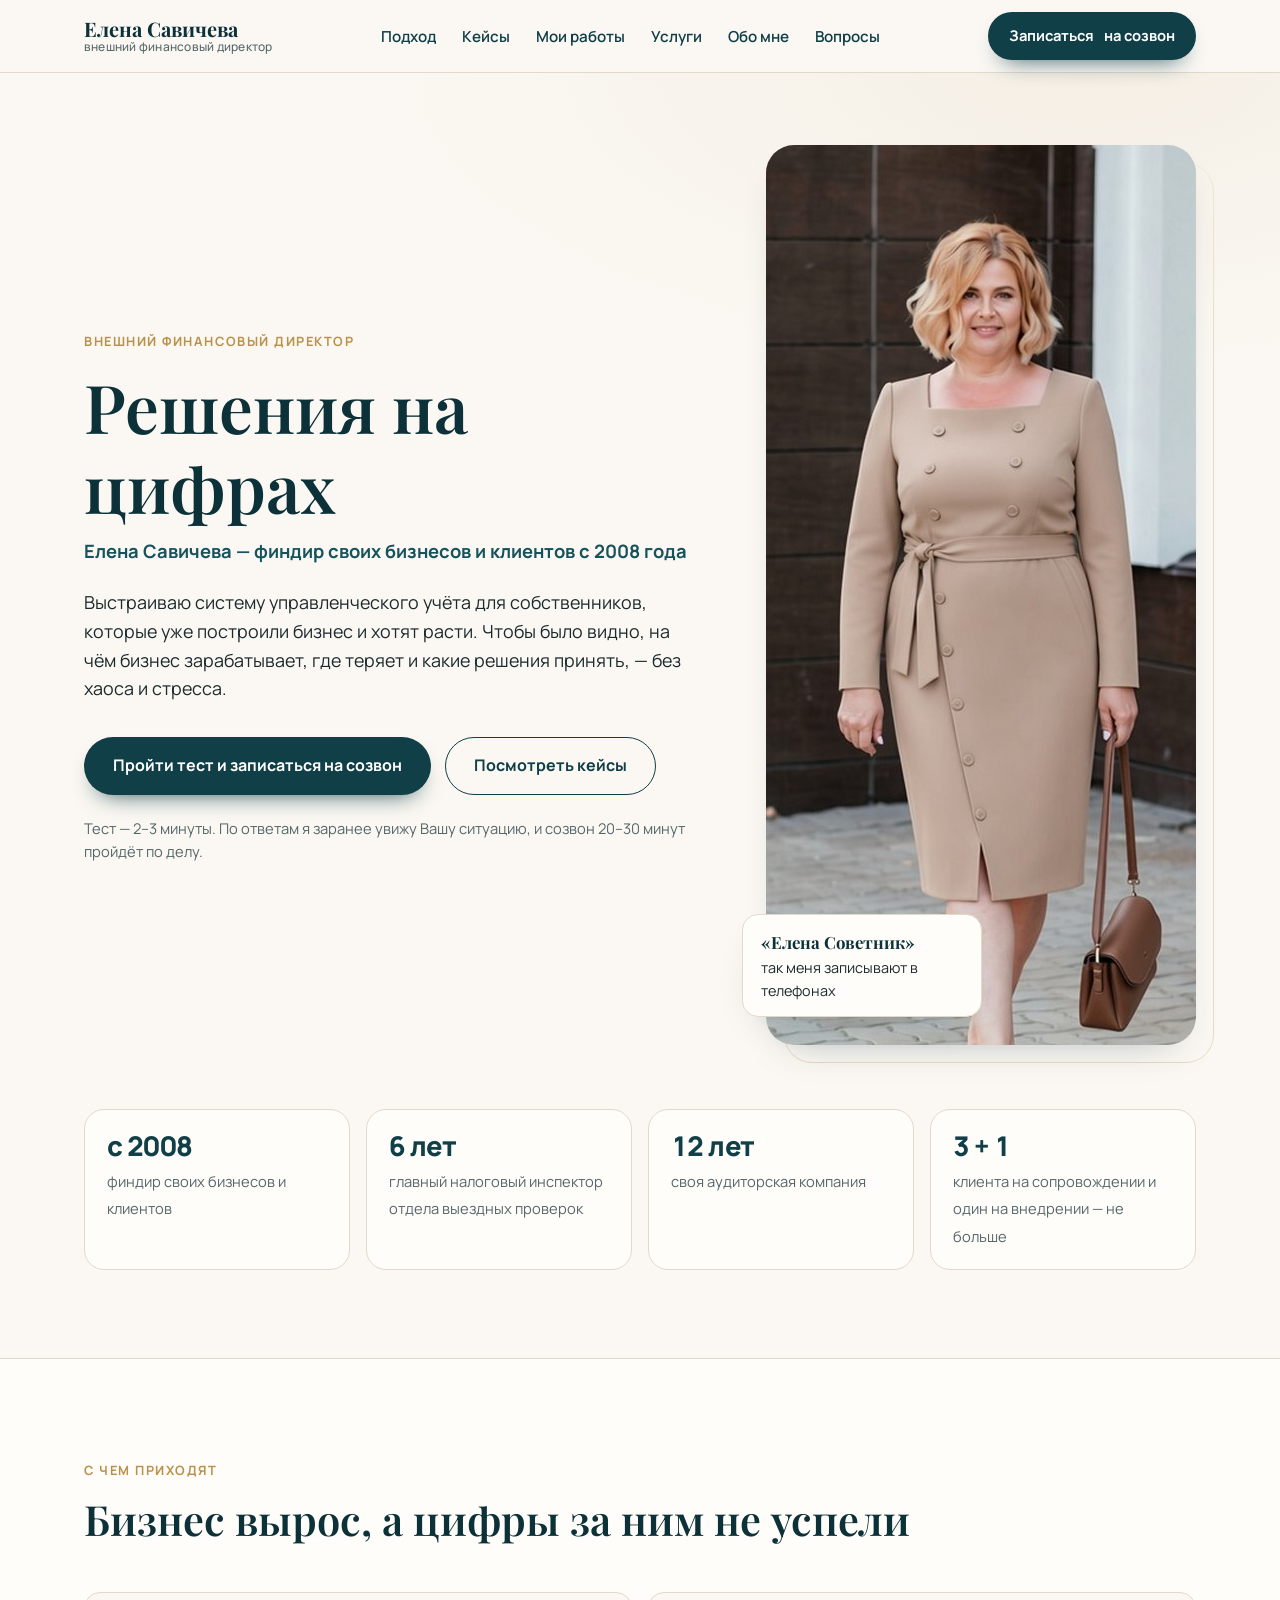
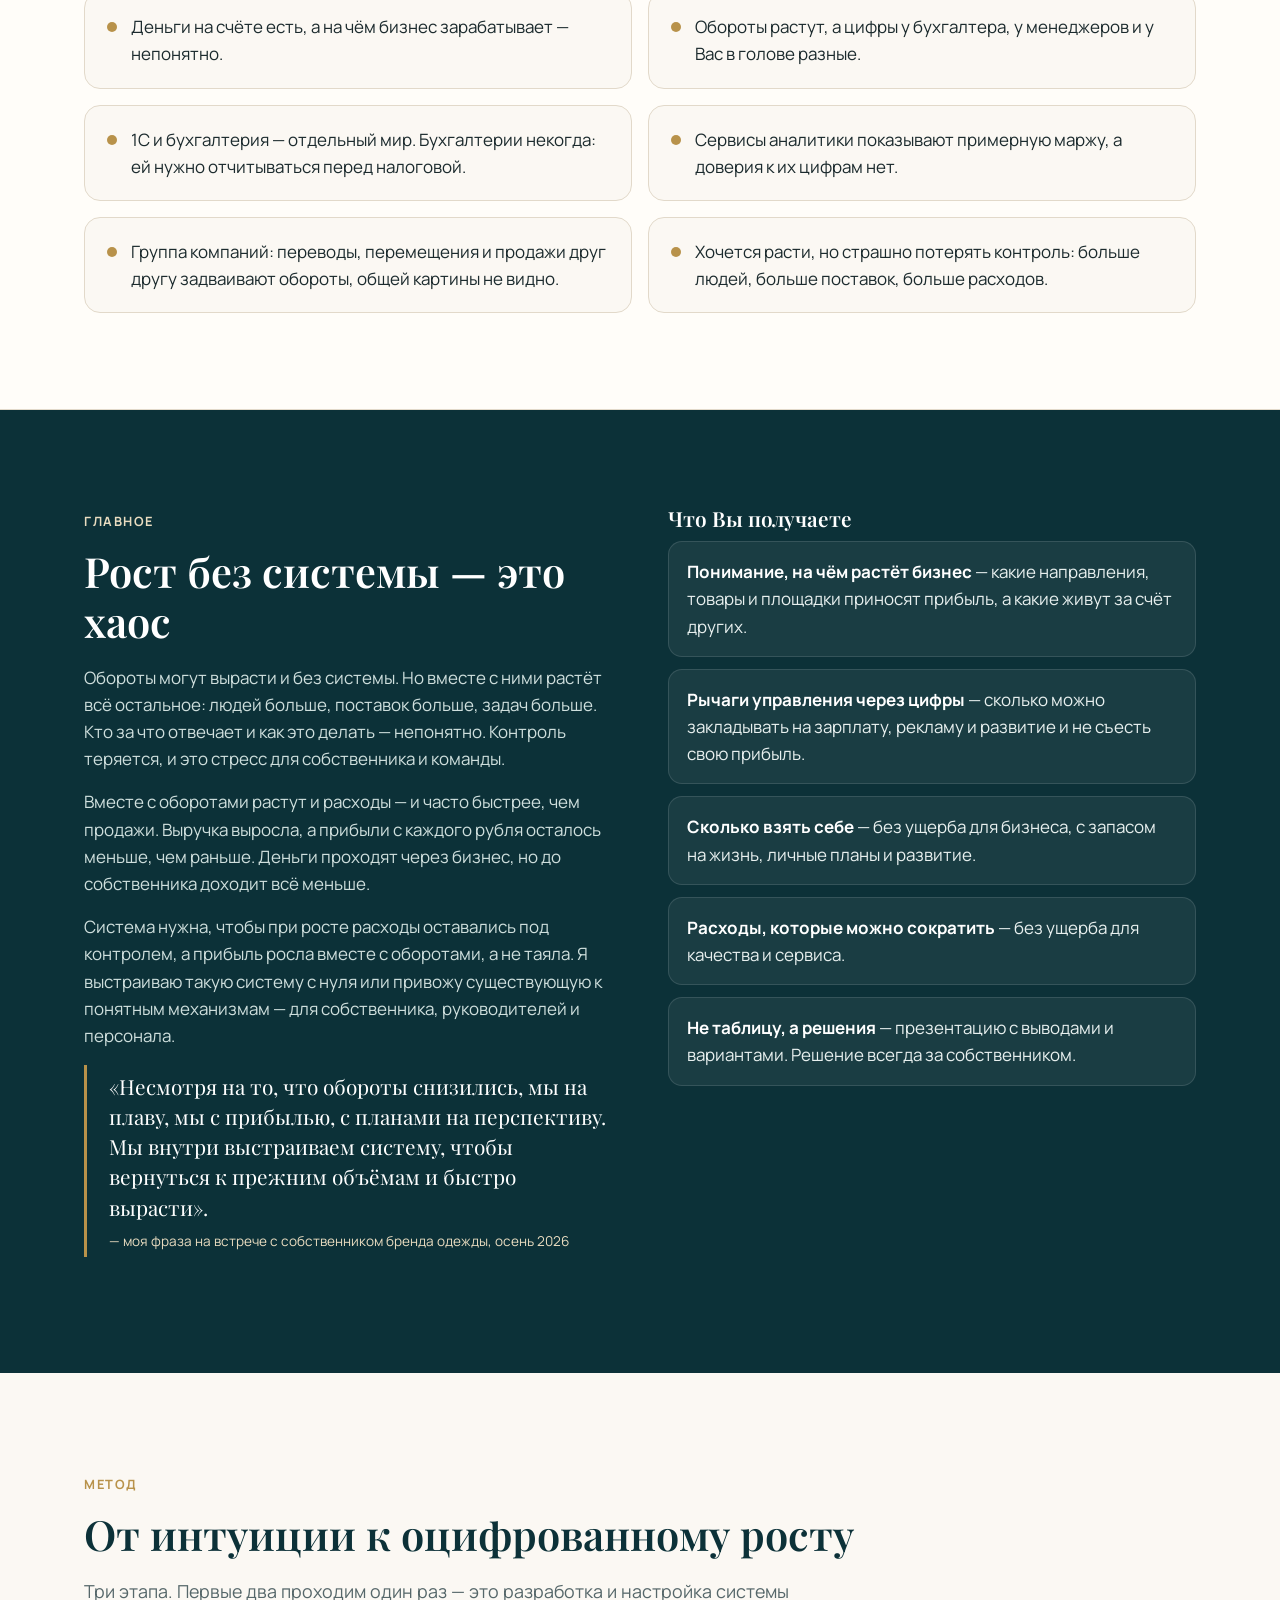
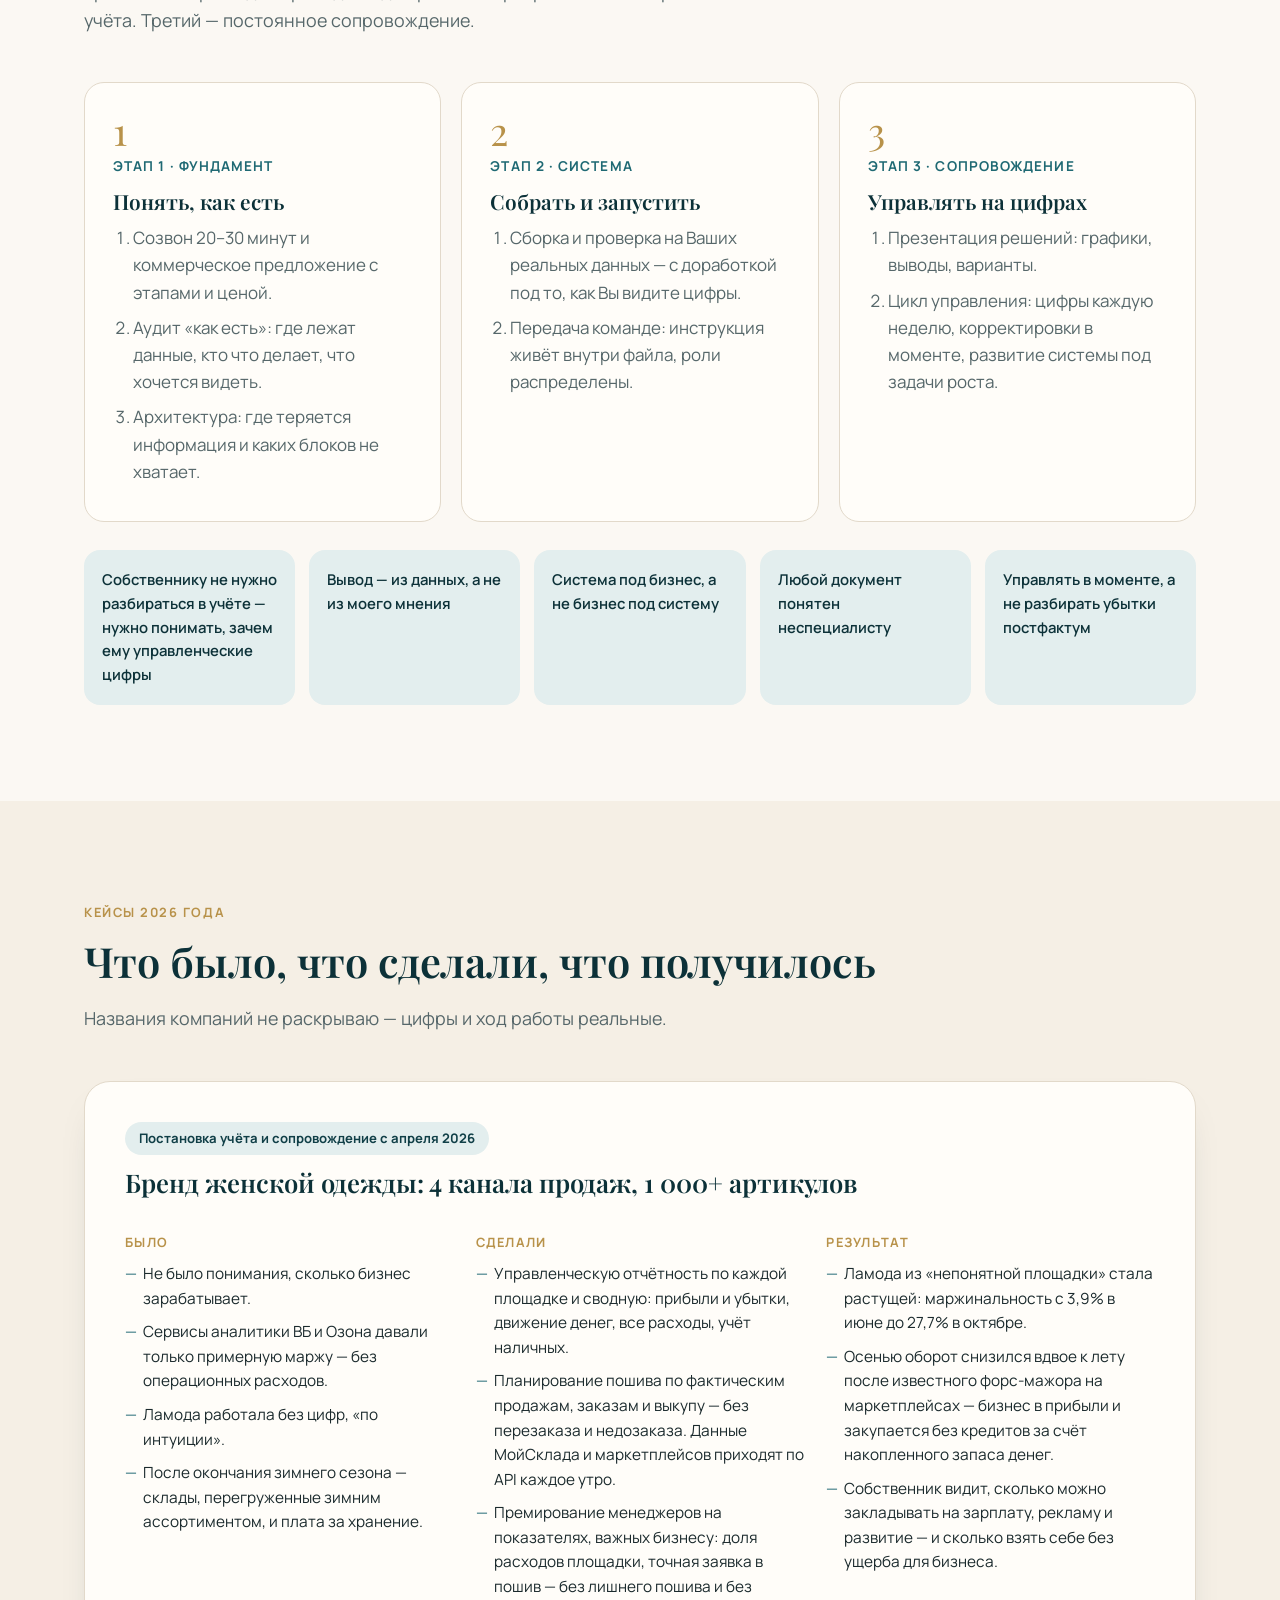
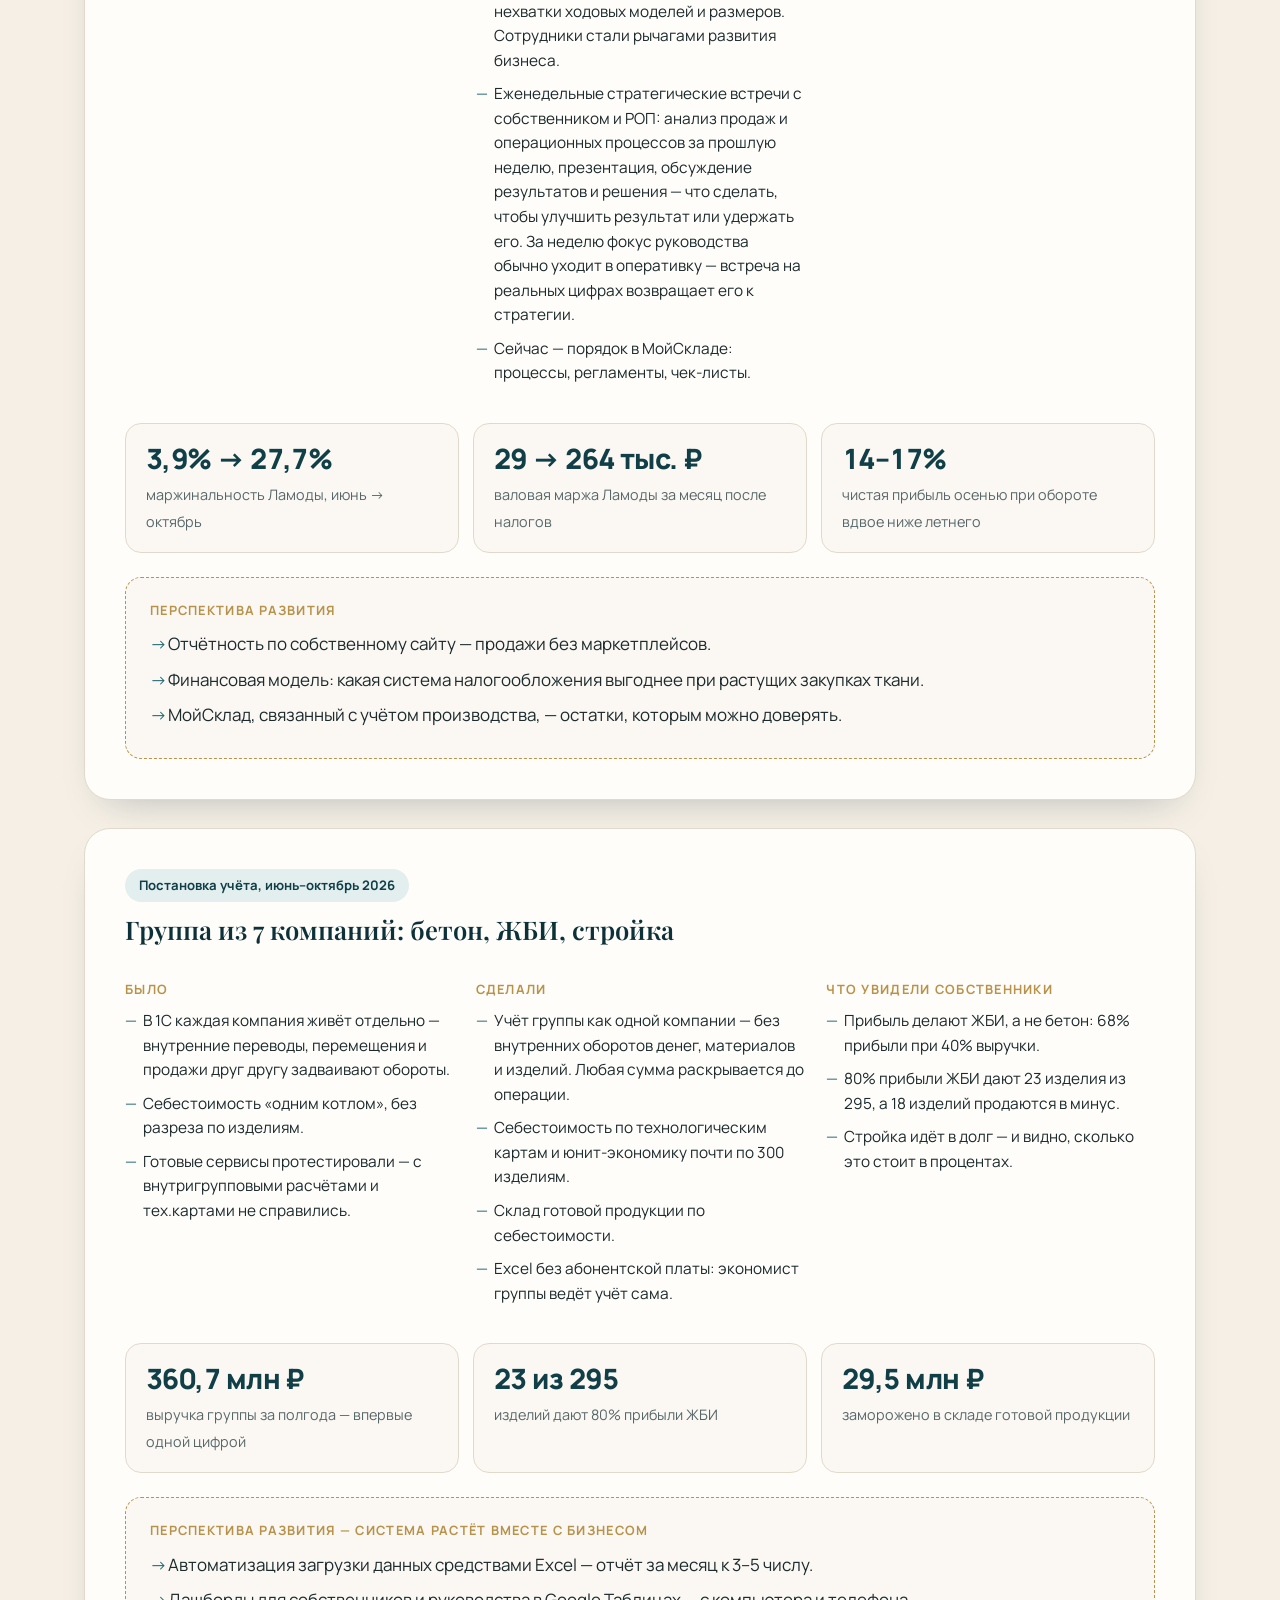
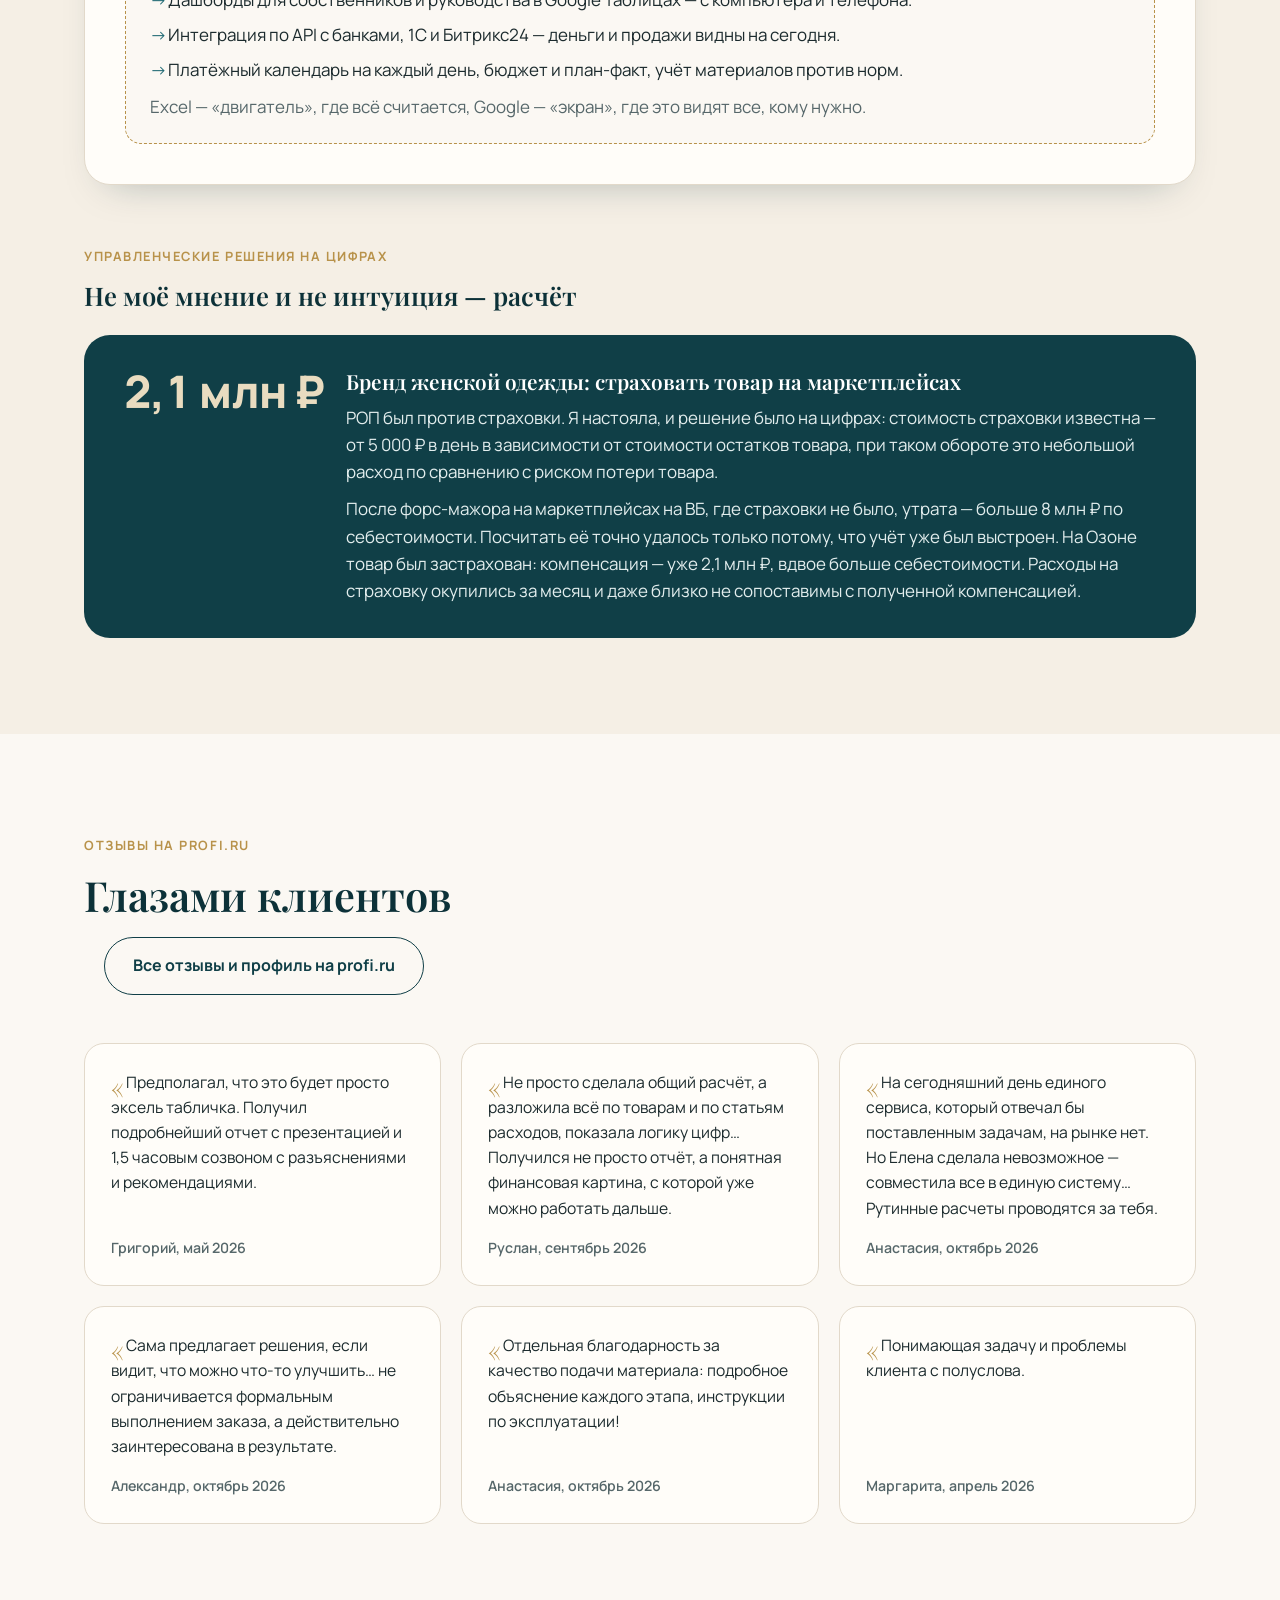
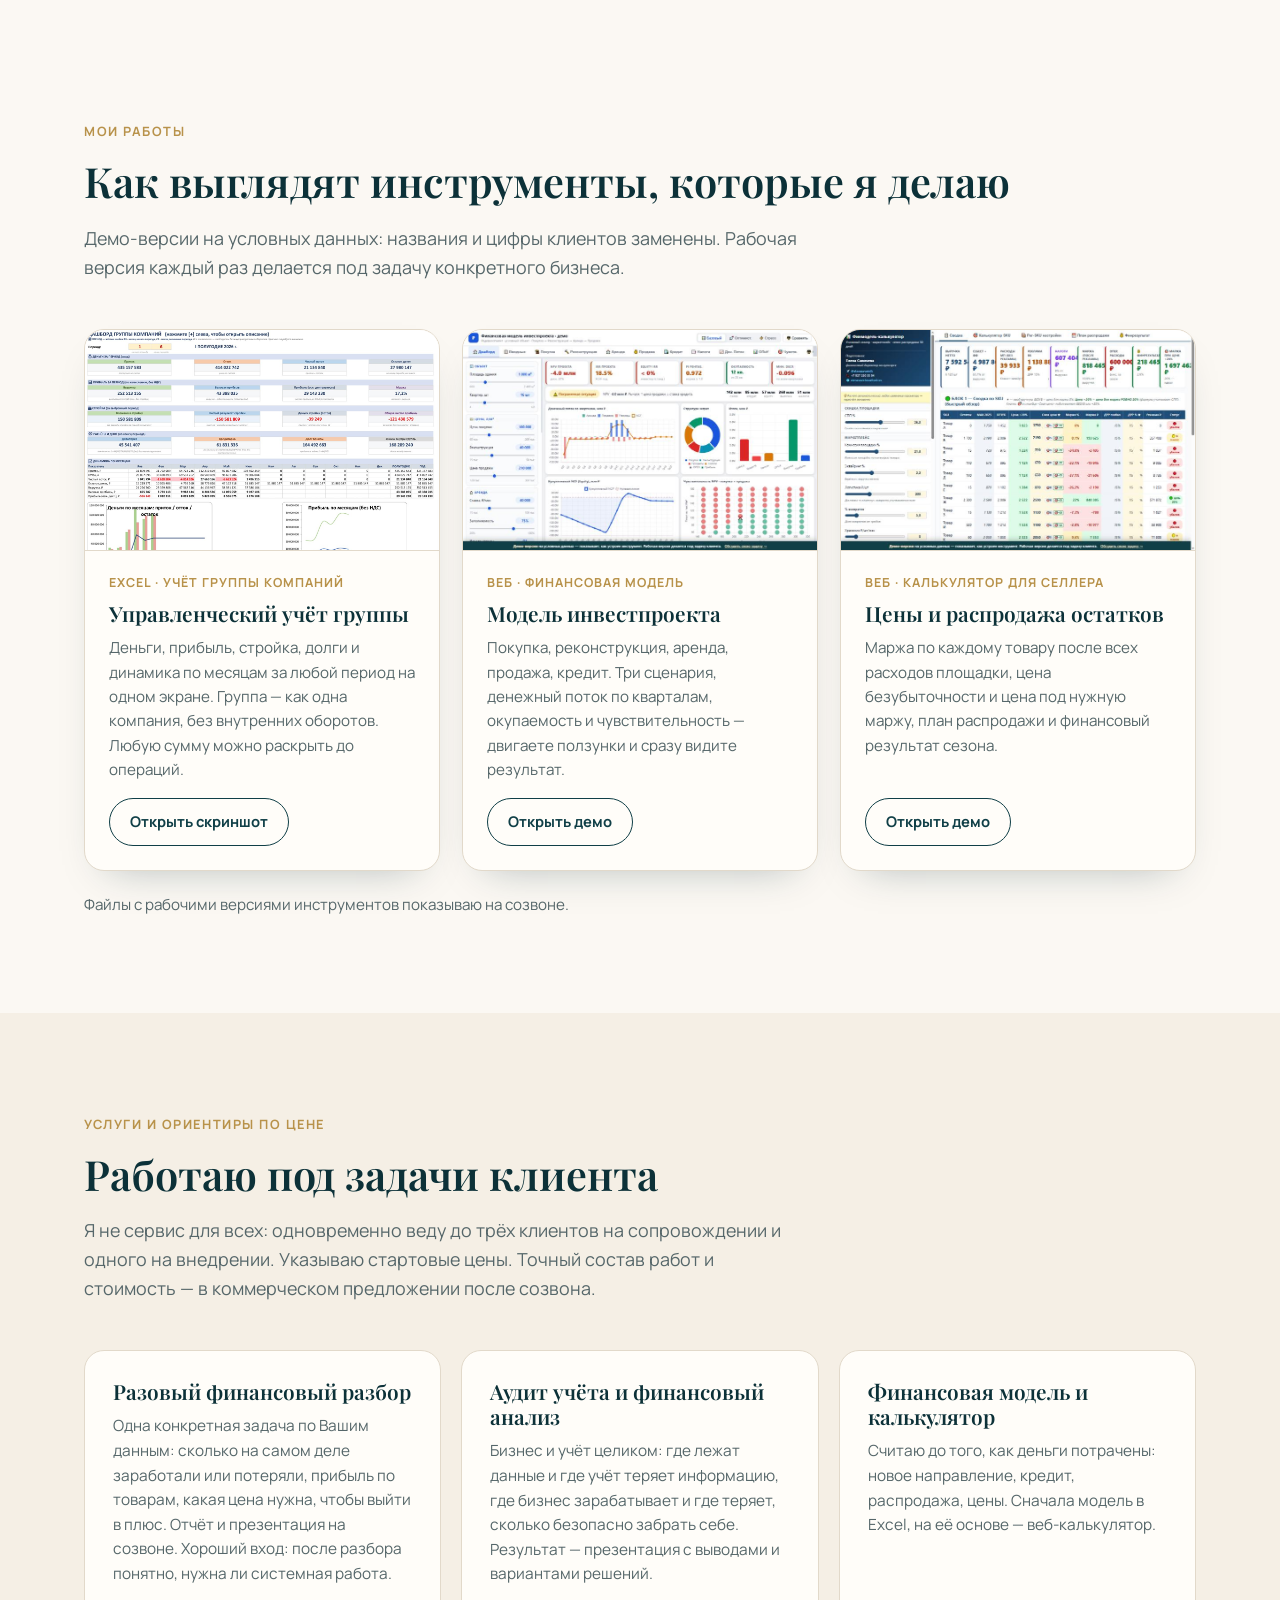
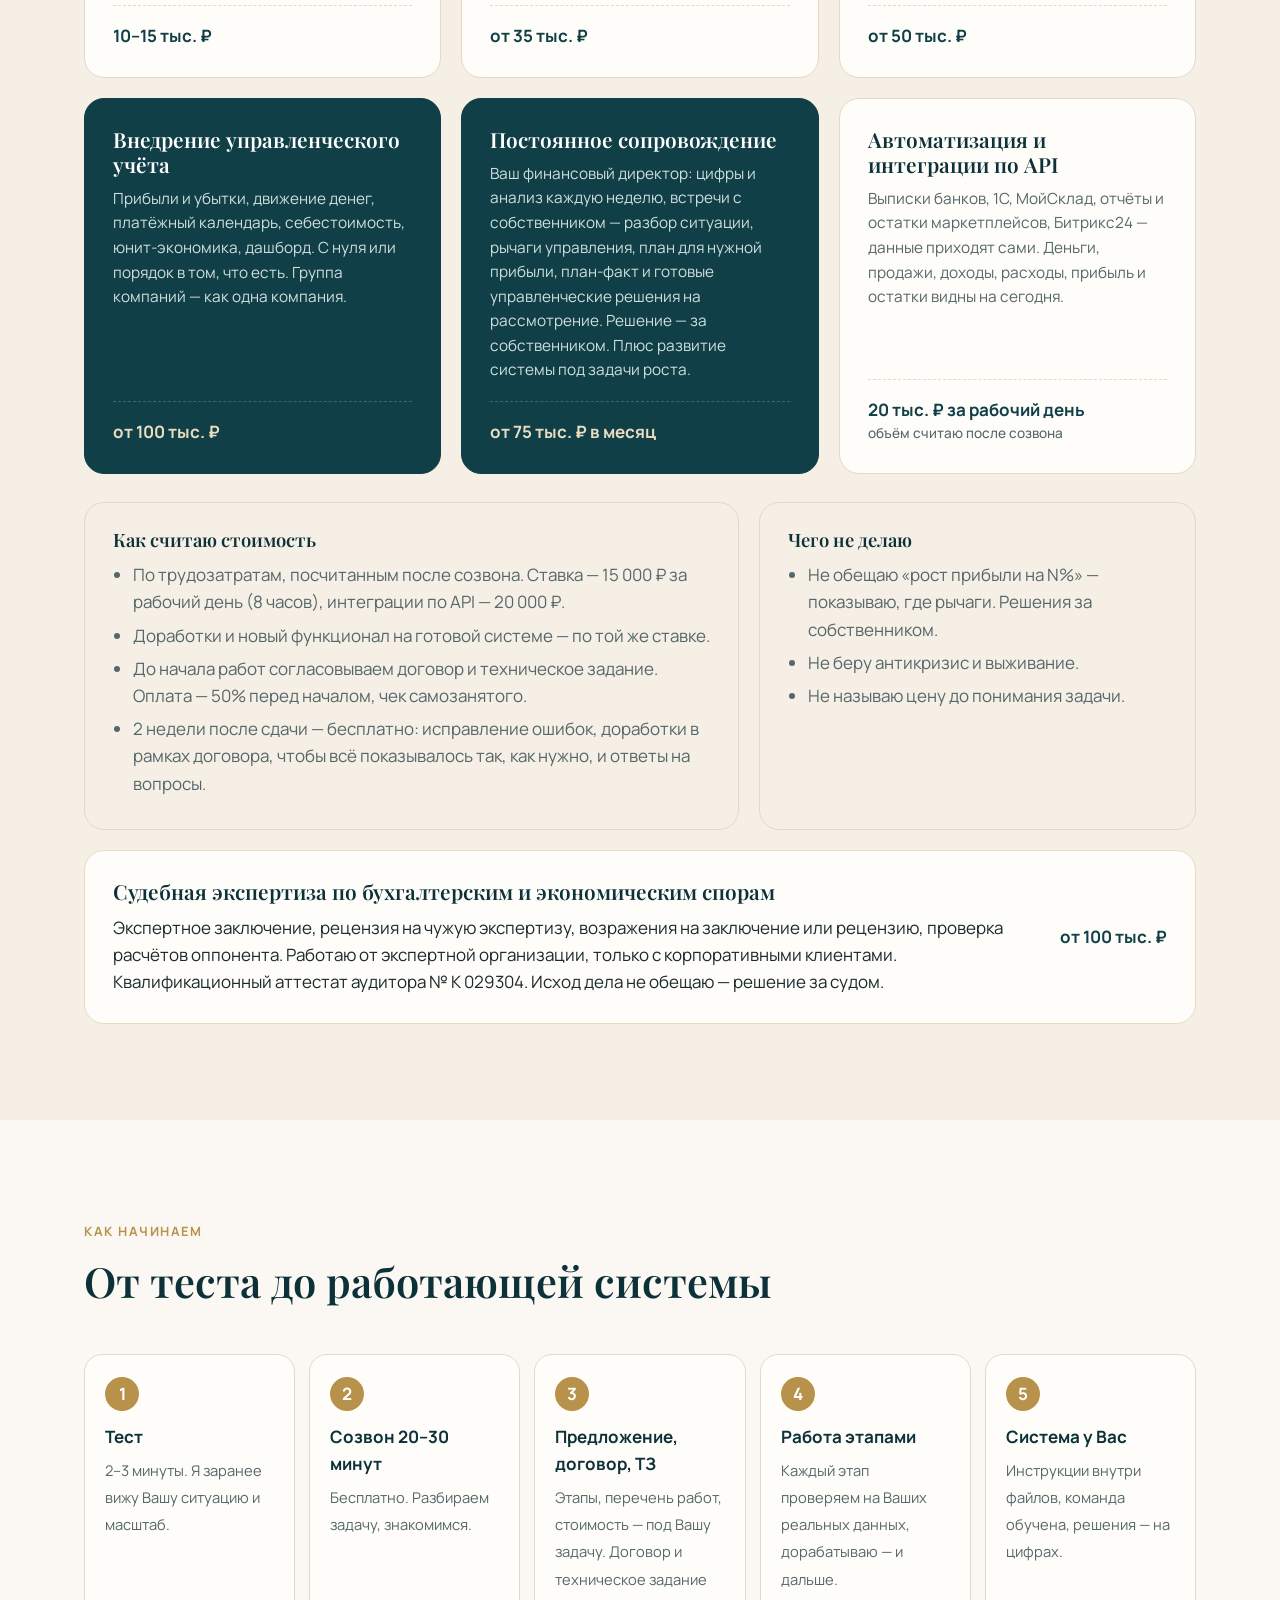
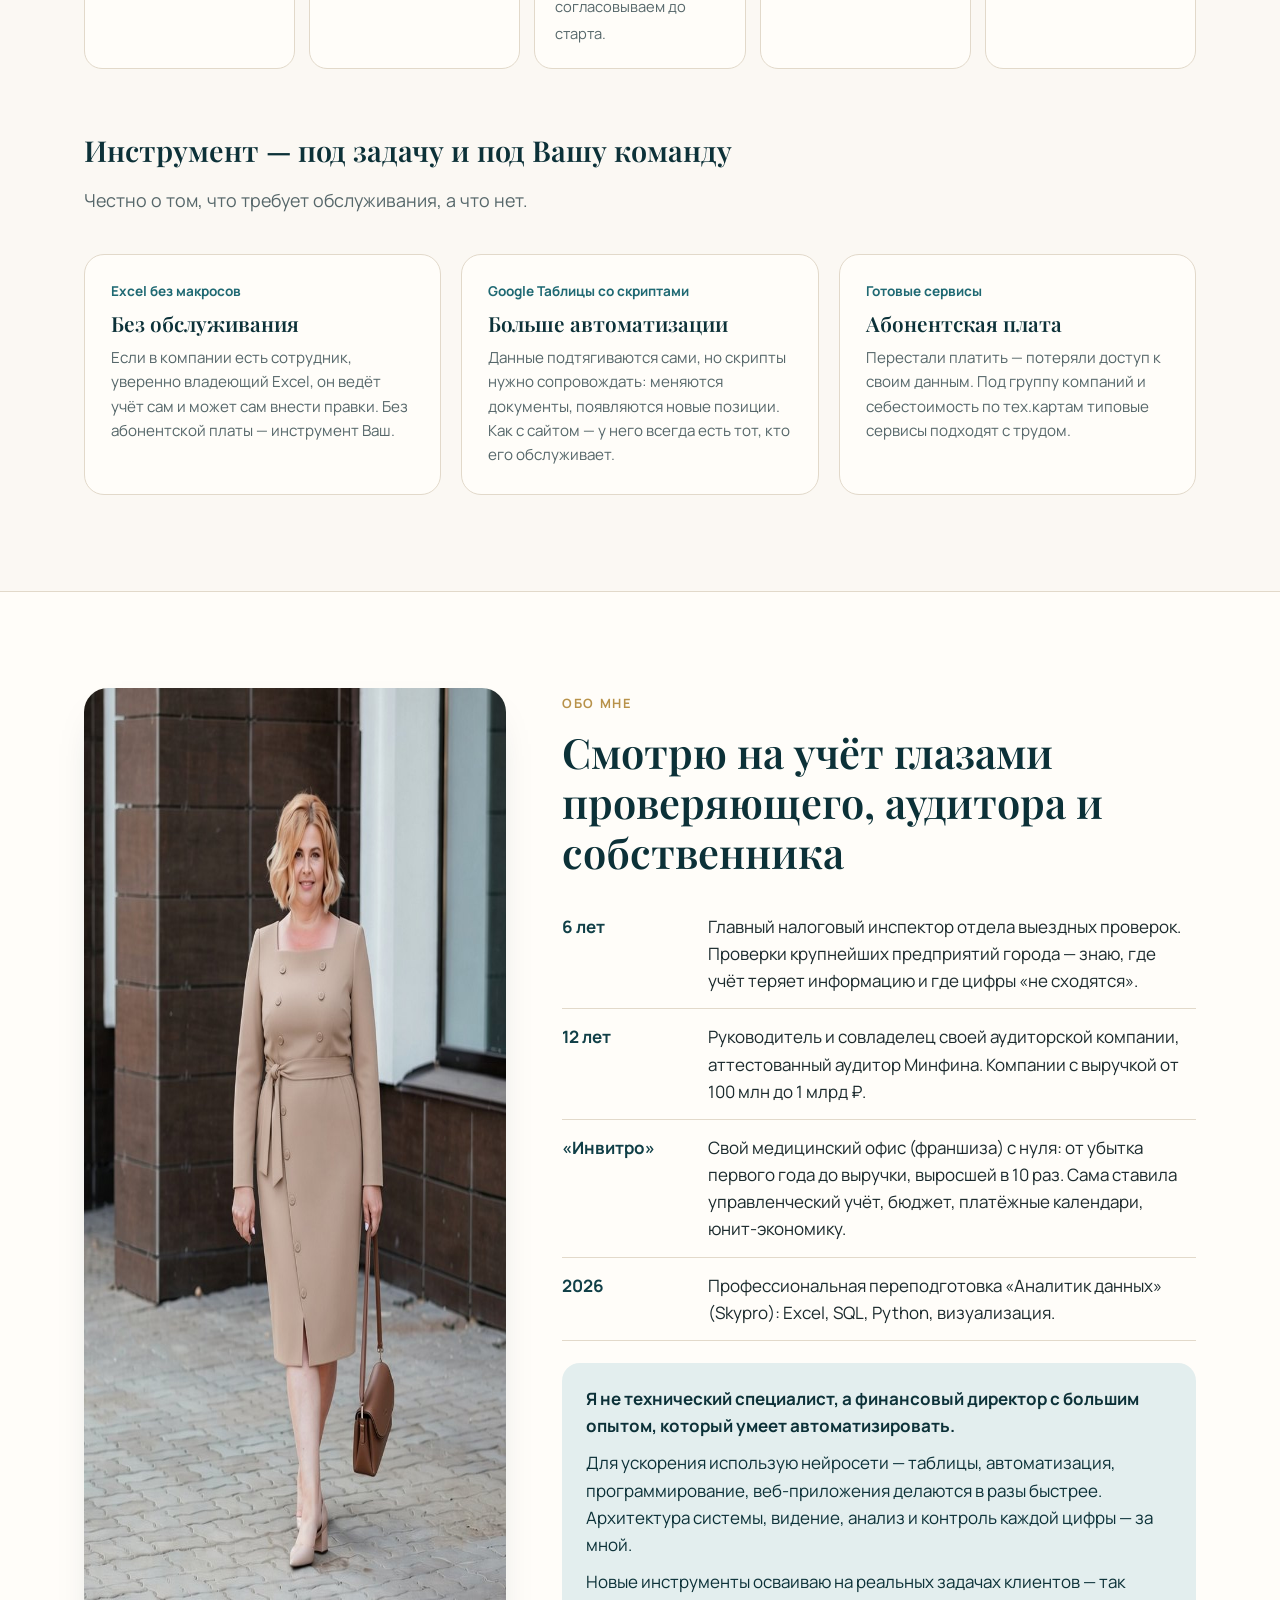
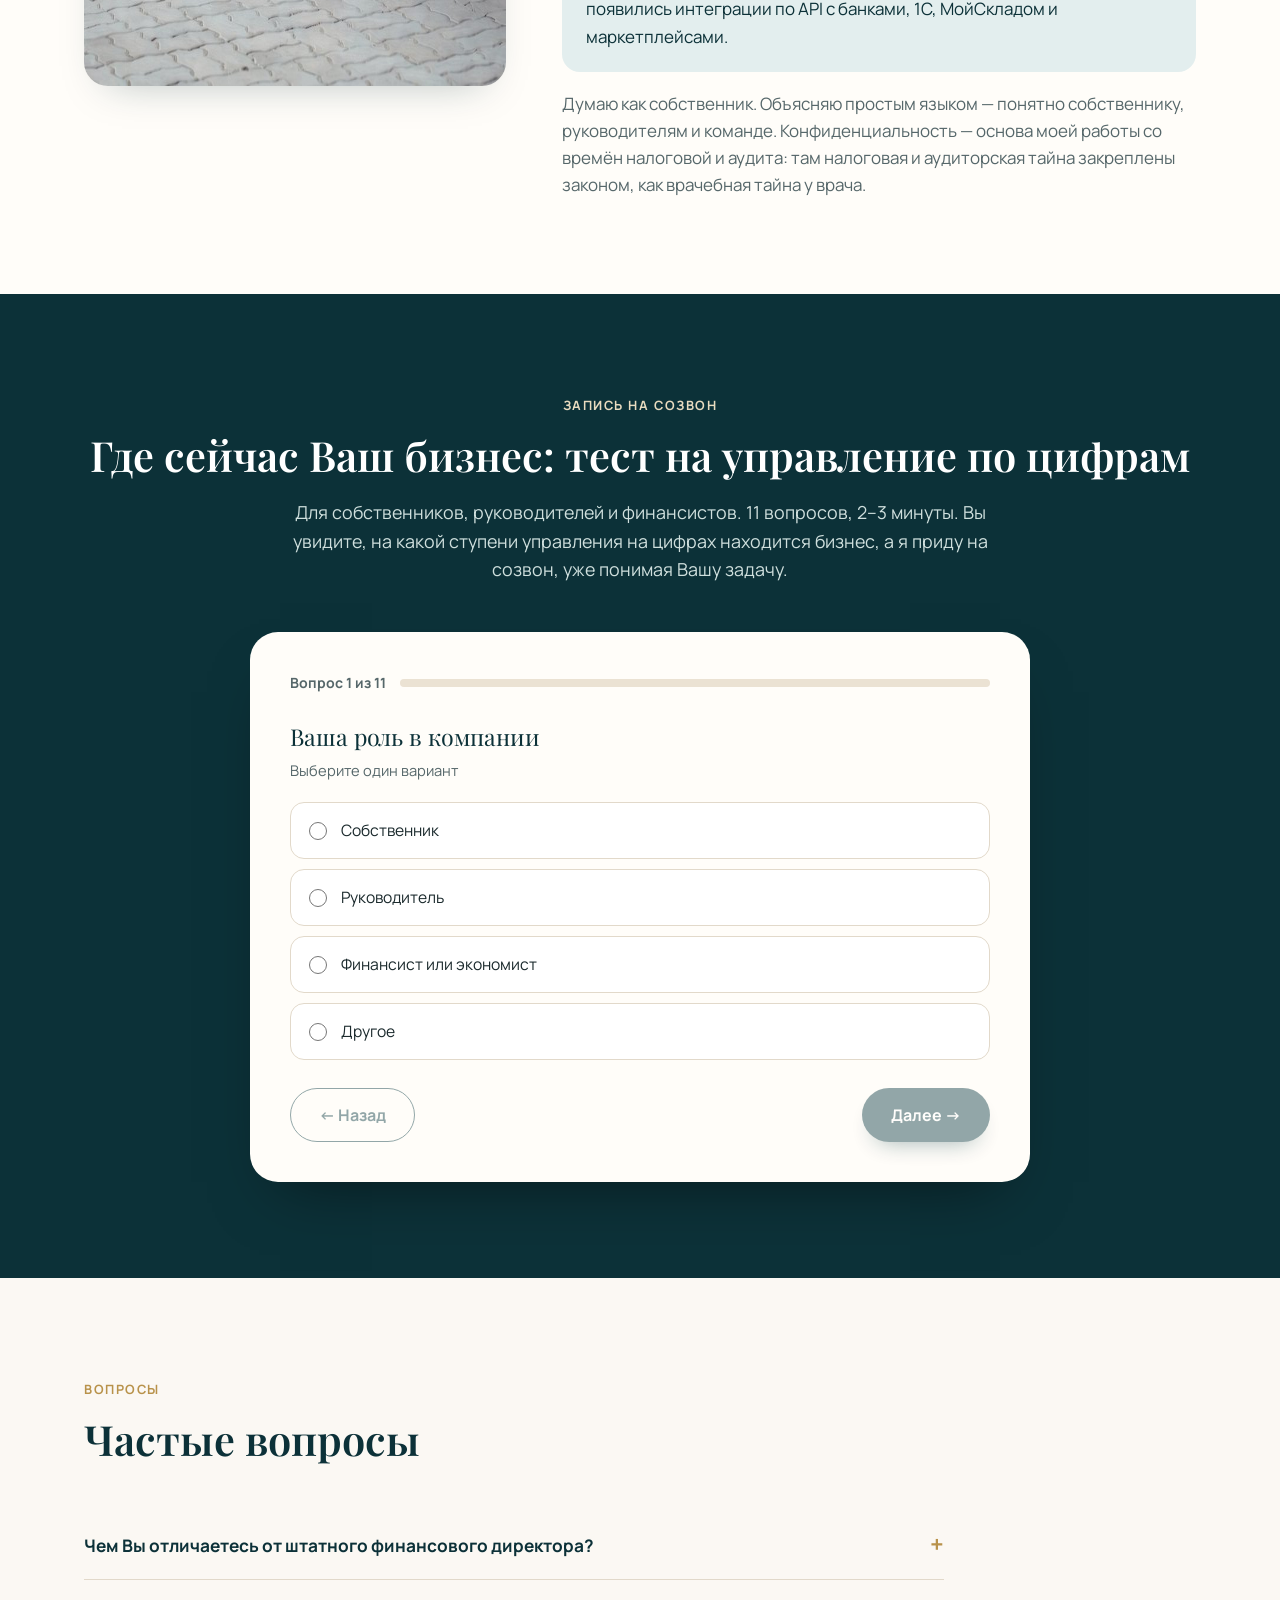
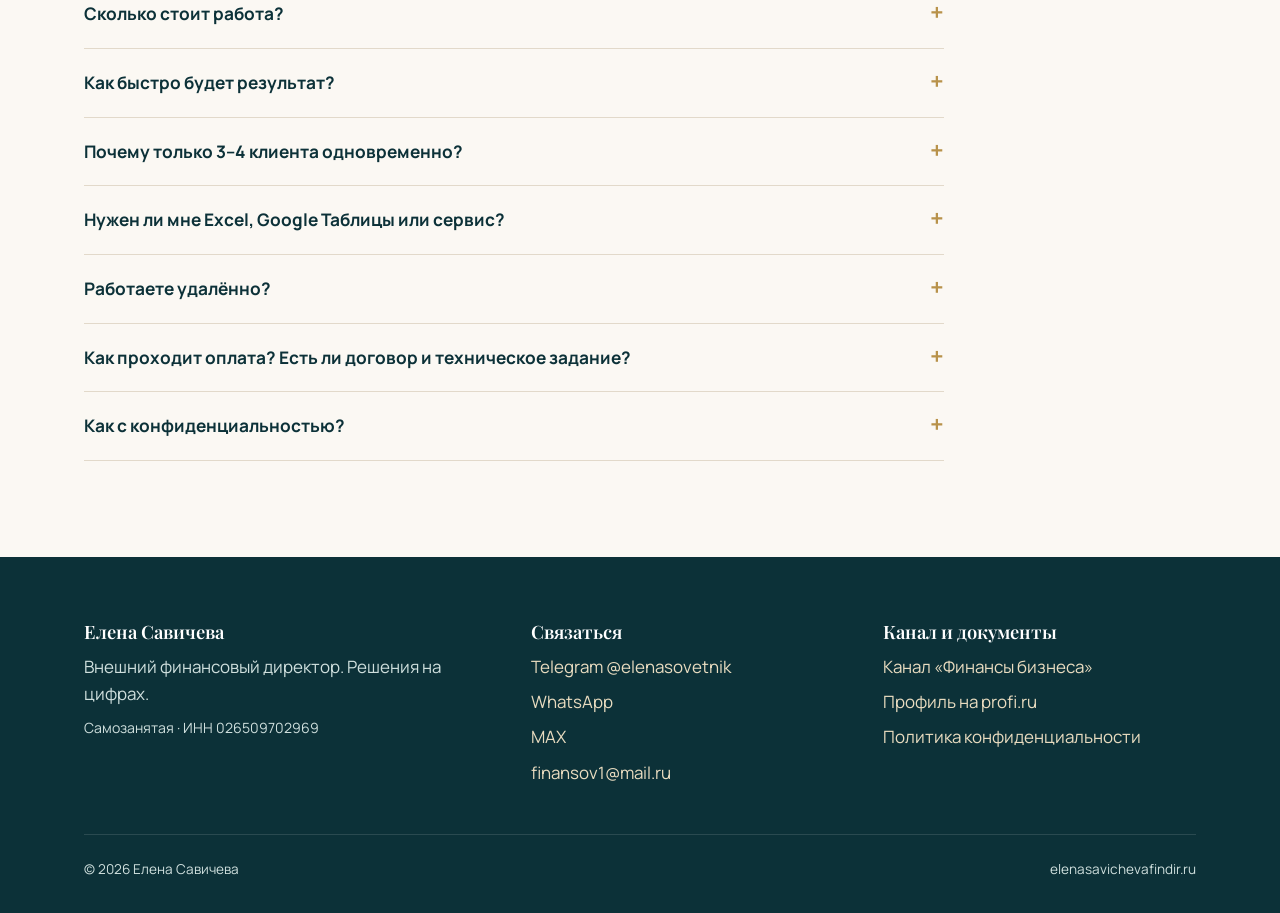
==== index.html @ 4357dfa2 "Исправлена ошибка в коде теста (перенос строки) Co-Authored-By: Claude Opus 5.5 <noreply@anthropic.c" ====
<!DOCTYPE html>
<html lang="ru">
<head>
<meta charset="UTF-8">
<meta name="viewport" content="width=device-width, initial-scale=1.0">
<title>Елена Савичева — внешний финансовый директор</title>
<meta name="description" content="Управленческий учёт, себестоимость, автоматизация и интеграции по API для собственников бизнеса. Финдир своих бизнесов и клиентов с 2008 года. Решения на цифрах.">
<meta name="keywords" content="внешний финансовый директор, управленческий учёт, учёт группы компаний, себестоимость по технологическим картам, юнит-экономика, автоматизация учёта, интеграция API, финансовый анализ, финансовая модель">
<meta name="author" content="Елена Савичева">
<meta property="og:title" content="Елена Савичева — внешний финансовый директор">
<meta property="og:description" content="Система управленческого учёта для собственников, которые выстроили бизнес и хотят расти без хаоса. Решения на цифрах.">
<meta property="og:image" content="https://elenasavichevafindir.ru/assets/elena.jpg">
<meta property="og:url" content="https://elenasavichevafindir.ru/">
<link rel="icon" href="favicon.ico">
<link rel="preconnect" href="https://fonts.googleapis.com">
<link rel="preconnect" href="https://fonts.gstatic.com" crossorigin>
<link href="https://fonts.googleapis.com/css2?family=Playfair+Display:wght@500;600;700&family=Manrope:wght@400;500;600;700&display=swap" rel="stylesheet">
<style>
:root{
  --teal-900:#0c3138;
  --teal-800:#103f47;
  --teal-700:#17535c;
  --teal-600:#1f6973;
  --teal-100:#e3eeee;
  --sand-50:#fbf8f3;
  --sand-100:#f5efe5;
  --sand-200:#ebe2d3;
  --ink:#1b2a2d;
  --muted:#56676a;
  --line:#e2d9ca;
  --gold:#b8924a;
  --gold-soft:#e9dcc0;
  --white:#fffdf9;
  --radius:20px;
  --shadow:0 18px 40px -24px rgba(12,49,56,.35);
}
*{margin:0;padding:0;box-sizing:border-box}
html{scroll-behavior:smooth}
body{font-family:'Manrope',-apple-system,'Segoe UI',Roboto,Arial,sans-serif;background:var(--sand-50);color:var(--ink);line-height:1.6;font-size:17px;-webkit-font-smoothing:antialiased}
img{max-width:100%;display:block}
a{color:inherit}
.container{max-width:1160px;margin:0 auto;padding:0 24px}
h1,h2,h3{font-family:'Playfair Display',Georgia,serif;font-weight:600;line-height:1.2;color:var(--teal-900)}
h2{font-size:clamp(1.9rem,3.4vw,2.6rem);margin-bottom:18px}
h3{font-size:1.3rem;margin-bottom:10px}
.eyebrow{display:inline-block;font-size:.8rem;letter-spacing:.12em;text-transform:uppercase;font-weight:700;color:var(--gold);margin-bottom:14px}
.lead{font-size:1.12rem;color:var(--muted);max-width:720px}
section{padding:96px 0}
.section-head{margin-bottom:48px}
.btn{display:inline-flex;align-items:center;justify-content:center;gap:10px;padding:15px 28px;border-radius:999px;font-weight:700;font-size:1rem;text-decoration:none;border:1.5px solid transparent;cursor:pointer;transition:transform .15s,background .15s,box-shadow .15s;font-family:inherit}
.btn-primary{background:var(--teal-800);color:#fff;box-shadow:0 12px 24px -14px var(--teal-800)}
.btn-primary:hover{background:var(--teal-700);transform:translateY(-1px)}
.btn-gold{background:var(--gold);color:#fff}
.btn-gold:hover{background:#a6813d}
.btn-ghost{border-color:var(--teal-800);color:var(--teal-800);background:transparent}
.btn-ghost:hover{background:var(--teal-100)}
.btn:disabled{opacity:.45;cursor:not-allowed;transform:none}

/* header */
header{position:sticky;top:0;z-index:50;background:rgba(251,248,243,.92);backdrop-filter:blur(10px);border-bottom:1px solid var(--line)}
.nav{display:flex;align-items:center;justify-content:space-between;height:72px;gap:20px}
.logo{font-family:'Playfair Display',serif;font-weight:700;font-size:1.25rem;color:var(--teal-900);text-decoration:none;line-height:1.1}
.logo small{display:block;font-family:'Manrope',sans-serif;font-weight:500;font-size:.75rem;color:var(--muted);letter-spacing:.02em}
.nav-links{display:flex;gap:26px;list-style:none}
.nav-links a{text-decoration:none;font-weight:600;font-size:.95rem;color:var(--teal-800)}
.nav-links a:hover{color:var(--gold)}
.nav .btn{padding:11px 20px;font-size:.92rem}

/* hero */
.hero{padding:72px 0 88px;background:radial-gradient(1200px 500px at 85% 0%,var(--sand-100),transparent 60%)}
.hero-grid{display:grid;grid-template-columns:1.15fr .85fr;gap:56px;align-items:center}
.hero h1{font-size:clamp(2.6rem,5.4vw,4.2rem);margin-bottom:10px}
.hero .name{font-size:1.15rem;font-weight:700;color:var(--teal-700);margin-bottom:22px}
.hero .lead{margin-bottom:34px;color:var(--ink)}
.hero-actions{display:flex;gap:14px;flex-wrap:wrap;margin-bottom:22px}
.hero-note{font-size:.92rem;color:var(--muted)}
.photo-wrap{position:relative;max-width:430px;justify-self:end;width:100%}
.photo-wrap img{border-radius:28px;box-shadow:var(--shadow);aspect-ratio:4/5;object-fit:cover;object-position:50% 20%;width:100%}
.photo-wrap::before{content:"";position:absolute;inset:18px -18px -18px 18px;border:1.5px solid var(--gold-soft);border-radius:28px;z-index:-1}
.photo-tag{position:absolute;left:-24px;bottom:28px;background:var(--white);border:1px solid var(--line);border-radius:16px;padding:14px 18px;box-shadow:var(--shadow);font-size:.9rem;max-width:240px}
.photo-tag b{font-family:'Playfair Display',serif;font-size:1.05rem;color:var(--teal-900);display:block}
.facts{display:grid;grid-template-columns:repeat(4,1fr);gap:16px;margin-top:64px}
.fact{background:var(--white);border:1px solid var(--line);border-radius:var(--radius);padding:20px 22px}
.fact b{display:block;font-family:'Manrope',sans-serif;font-weight:800;letter-spacing:-.02em;font-variant-numeric:tabular-nums;font-size:clamp(1.35rem,2.2vw,1.7rem);white-space:nowrap;color:var(--teal-800);line-height:1.15;margin-bottom:6px}
.fact span{font-size:.92rem;color:var(--muted)}

/* pains */
.pains{background:var(--white);border-top:1px solid var(--line);border-bottom:1px solid var(--line)}
.pain-grid{display:grid;grid-template-columns:repeat(2,1fr);gap:16px}
.pain{display:flex;gap:14px;align-items:flex-start;padding:20px 22px;border-radius:16px;background:var(--sand-50);border:1px solid var(--line)}
.pain::before{content:"";flex:0 0 10px;height:10px;margin-top:9px;border-radius:50%;background:var(--gold)}

/* idea */
.idea{background:var(--teal-900);color:#e8f0ef}
.idea h2{color:#fff}
.idea .eyebrow{color:var(--gold-soft)}
.idea-grid{display:grid;grid-template-columns:1fr 1fr;gap:56px;align-items:start}
.idea p{margin-bottom:16px;color:#cfdfdd}
.quote{border-left:3px solid var(--gold);padding:6px 0 6px 22px;font-family:'Playfair Display',serif;font-size:1.3rem;line-height:1.45;color:#fff;margin:8px 0 20px}
.quote cite{display:block;font-family:'Manrope',sans-serif;font-style:normal;font-size:.85rem;color:var(--gold-soft);margin-top:10px}
.gets{list-style:none;display:grid;gap:12px}
.gets li{background:rgba(255,255,255,.06);border:1px solid rgba(255,255,255,.12);border-radius:14px;padding:16px 18px}
.gets b{color:#fff}

/* method */
.phases{display:grid;grid-template-columns:repeat(3,1fr);gap:20px}
.phase{background:var(--white);border:1px solid var(--line);border-radius:var(--radius);padding:28px;position:relative}
.phase .num{font-family:'Playfair Display',serif;font-size:2.4rem;color:var(--gold);line-height:1}
.phase .role{font-size:.85rem;font-weight:700;color:var(--teal-600);text-transform:uppercase;letter-spacing:.08em;margin:6px 0 12px}
.phase ol{padding-left:20px;color:var(--muted)}
.phase li{margin-bottom:8px}
.principles{margin-top:28px;display:grid;grid-template-columns:repeat(5,1fr);gap:14px}
.principle{padding:18px;border-radius:16px;background:var(--teal-100);font-size:.93rem;color:var(--teal-900);font-weight:600}

/* cases */
.cases{background:var(--sand-100)}
.case{background:var(--white);border:1px solid var(--line);border-radius:26px;padding:40px;margin-bottom:28px;box-shadow:var(--shadow)}
.case-top{display:flex;justify-content:space-between;gap:20px;flex-wrap:wrap;margin-bottom:24px}
.tag{display:inline-block;font-size:.82rem;font-weight:700;padding:6px 14px;border-radius:999px;background:var(--teal-100);color:var(--teal-800)}
.case h3{font-size:1.6rem;margin-top:12px}
.case-cols{display:grid;grid-template-columns:1fr 1fr 1fr;gap:22px}
.case-cols h4{font-size:.8rem;text-transform:uppercase;letter-spacing:.1em;color:var(--gold);margin-bottom:10px}
.case-cols ul{list-style:none}
.case-cols li{padding-left:18px;position:relative;margin-bottom:9px;font-size:.96rem}
.case-cols li::before{content:"—";position:absolute;left:0;color:var(--teal-600)}
.metrics{display:grid;grid-template-columns:repeat(auto-fit,minmax(230px,1fr));gap:14px;margin-top:28px}
.metric{border-radius:16px;background:var(--sand-50);border:1px solid var(--line);padding:18px 20px}
.metric b{display:block;font-family:'Manrope',sans-serif;font-weight:800;letter-spacing:-.02em;font-variant-numeric:tabular-nums;font-size:clamp(1.3rem,2.2vw,1.75rem);white-space:nowrap;color:var(--teal-800);line-height:1.2;margin-bottom:4px}
.metric span{font-size:.9rem;color:var(--muted)}
.case-quote{margin-top:24px;padding:20px 24px;border-radius:16px;background:var(--teal-100);color:var(--teal-900)}
.mini-case{display:grid;grid-template-columns:auto 1fr;gap:22px;align-items:start;background:var(--teal-800);color:#e3eeee;border-radius:26px;padding:34px 40px}
.mini-case h3{color:#fff}
.mini-case .num{font-family:'Manrope',sans-serif;font-weight:800;letter-spacing:-.02em;font-variant-numeric:tabular-nums;font-size:clamp(2rem,4vw,2.8rem);white-space:nowrap;color:var(--gold-soft);line-height:1}
.next-box{margin-top:24px;padding:22px 24px;border-radius:16px;border:1.5px dashed var(--gold);background:var(--sand-50)}
.next-box h4{font-size:.8rem;text-transform:uppercase;letter-spacing:.1em;color:var(--gold);margin-bottom:10px}
.next-box ul{list-style:none}
.next-box li{padding-left:18px;position:relative;margin-bottom:8px}
.next-box li::before{content:"→";position:absolute;left:0;color:var(--teal-600)}

/* reviews */
.reviews-grid{display:grid;grid-template-columns:repeat(3,1fr);gap:20px}
.review{background:var(--white);border:1px solid var(--line);border-radius:var(--radius);padding:26px;display:flex;flex-direction:column;justify-content:space-between}
.review p{font-size:.98rem;margin-bottom:16px}
.review p::before{content:"«";font-family:'Playfair Display',serif;color:var(--gold);font-size:1.6rem;line-height:0;vertical-align:-.35em;margin-right:2px}
.review small{color:var(--muted);font-weight:600}

/* services */
.services-grid{display:grid;grid-template-columns:repeat(3,1fr);gap:20px}
.service{background:var(--white);border:1px solid var(--line);border-radius:var(--radius);padding:28px;display:flex;flex-direction:column}
.service p{color:var(--muted);font-size:.96rem;flex:1}
.price{margin-top:18px;padding-top:16px;border-top:1px dashed var(--line);font-weight:700;color:var(--teal-800)}
.price small{display:block;font-weight:500;color:var(--muted);font-size:.85rem}
.service.accent{background:var(--teal-800);border-color:var(--teal-800)}
.service.accent h3{color:#fff}
.service.accent p{color:#cfdfdd}
.service.accent .price{color:var(--gold-soft);border-color:rgba(255,255,255,.2)}
.service.accent .price small{color:#cfdfdd}
.price-note{margin-top:28px;display:grid;grid-template-columns:1.2fr .8fr;gap:20px}
.note-box{border-radius:var(--radius);padding:26px 28px;background:var(--sand-100);border:1px solid var(--line)}
.note-box h3{font-size:1.15rem}
.note-box ul{padding-left:20px;color:var(--muted)}
.note-box li{margin-bottom:6px}
.expert{margin-top:20px;border-radius:var(--radius);padding:28px;border:1.5px solid var(--gold-soft);background:var(--white);display:grid;grid-template-columns:1fr auto;gap:24px;align-items:center}


.profi-row{display:flex;align-items:center;gap:20px;flex-wrap:wrap;margin-top:18px}
/* works */
.works-grid{display:grid;grid-template-columns:repeat(3,1fr);gap:22px}
.work{background:var(--white);border:1px solid var(--line);border-radius:var(--radius);overflow:hidden;display:flex;flex-direction:column;box-shadow:var(--shadow)}
.work .shot{display:block;aspect-ratio:16/10;overflow:hidden;background:var(--sand-100);border-bottom:1px solid var(--line)}
.work .shot img{width:100%;height:100%;object-fit:cover;object-position:top left;transition:transform .4s}
.work:hover .shot img{transform:scale(1.03)}
.work .body{padding:22px 24px 24px;display:flex;flex-direction:column;flex:1}
.work .kind{font-size:.78rem;font-weight:700;text-transform:uppercase;letter-spacing:.08em;color:var(--gold);margin-bottom:8px}
.work p{color:var(--muted);font-size:.95rem;flex:1;margin-bottom:16px}
.work .btn{align-self:flex-start;padding:11px 20px;font-size:.92rem}
.works-note{margin-top:22px;color:var(--muted);font-size:.95rem}
/* process + tools */
.steps{display:grid;grid-template-columns:repeat(5,1fr);gap:14px;counter-reset:s}
.step{background:var(--white);border:1px solid var(--line);border-radius:18px;padding:22px 20px;counter-increment:s}
.step::before{content:counter(s);display:inline-grid;place-items:center;width:34px;height:34px;border-radius:50%;background:var(--gold);color:#fff;font-weight:700;margin-bottom:12px}
.step b{display:block;color:var(--teal-900);margin-bottom:6px}
.step span{font-size:.92rem;color:var(--muted)}
.tools{margin-top:40px;display:grid;grid-template-columns:repeat(3,1fr);gap:20px}
.tool{border-radius:var(--radius);padding:26px;background:var(--white);border:1px solid var(--line)}
.tool .who{font-size:.85rem;font-weight:700;color:var(--teal-600);margin-bottom:8px}
.tool p{font-size:.95rem;color:var(--muted)}

/* about */
.about{background:var(--white);border-top:1px solid var(--line)}
.about-grid{display:grid;grid-template-columns:.8fr 1.2fr;gap:56px;align-items:start}
.about-grid img{border-radius:24px;box-shadow:var(--shadow)}
.timeline{list-style:none;margin:22px 0}
.timeline li{display:grid;grid-template-columns:130px 1fr;gap:16px;padding:14px 0;border-bottom:1px solid var(--line)}
.timeline b{color:var(--teal-800)}
.callout{margin-top:22px;padding:22px 24px;border-radius:18px;background:var(--teal-100);color:var(--teal-900)}
.callout p+p{margin-top:10px}

/* quiz */
.quiz-section{background:var(--teal-900)}
.quiz-section h2,.quiz-section .lead{color:#fff}
.quiz-section .lead{color:#cfdfdd}
.quiz-section .eyebrow{color:var(--gold-soft)}
.quiz{max-width:780px;margin:0 auto;background:var(--white);border-radius:28px;padding:40px;box-shadow:0 30px 60px -30px rgba(0,0,0,.5)}
.q-progress{display:flex;align-items:center;gap:14px;margin-bottom:28px;font-size:.88rem;font-weight:700;color:var(--muted)}
.q-bar{flex:1;height:8px;background:var(--sand-200);border-radius:99px;overflow:hidden}
.q-bar i{display:block;height:100%;width:0;background:var(--gold);transition:width .3s}
.q-title{font-family:'Playfair Display',serif;font-size:1.45rem;color:var(--teal-900);margin-bottom:6px;line-height:1.3}
.q-hint{color:var(--muted);font-size:.92rem;margin-bottom:20px}
.opts{display:grid;gap:10px;margin-bottom:28px}
.opt{display:flex;align-items:center;gap:14px;padding:15px 18px;border:1.5px solid var(--line);border-radius:14px;cursor:pointer;background:#fff;transition:border-color .15s,background .15s;font-size:.98rem}
.opt:hover{border-color:var(--teal-600)}
.opt input{accent-color:var(--teal-800);width:18px;height:18px;flex:0 0 18px}
.opt.sel{border-color:var(--teal-800);background:var(--teal-100)}
.q-nav{display:flex;justify-content:space-between;gap:12px}
.zone-badge{display:inline-block;padding:7px 16px;border-radius:99px;background:var(--gold-soft);color:var(--teal-900);font-weight:700;font-size:.88rem;margin-bottom:14px}
.ladder{display:grid;grid-template-columns:repeat(4,1fr);gap:8px;margin:18px 0 24px}
.ladder div{padding:12px;border-radius:12px;background:var(--sand-100);font-size:.82rem;font-weight:600;color:var(--muted);text-align:center}
.ladder div.on{background:var(--teal-800);color:#fff}
.result-block{margin-bottom:18px}
.result-block h4{font-size:.8rem;text-transform:uppercase;letter-spacing:.1em;color:var(--gold);margin-bottom:8px}
.result-block ul{padding-left:20px}
.result-block li{margin-bottom:6px}
.fit{padding:16px 18px;border-radius:14px;background:var(--sand-100);margin:18px 0 24px;font-size:.96rem}
.field{margin-bottom:14px}
.field label{display:block;font-weight:600;font-size:.9rem;margin-bottom:6px;color:var(--teal-900)}
.field input{width:100%;padding:14px 16px;border:1.5px solid var(--line);border-radius:12px;font:inherit;background:#fff}
.field input:focus{outline:none;border-color:var(--teal-700)}
.consent{display:flex;gap:10px;align-items:flex-start;font-size:.88rem;color:var(--muted);margin:16px 0 22px}
.consent input{margin-top:4px;accent-color:var(--teal-800);width:18px;height:18px;flex:0 0 18px}
.form-msg{font-size:.9rem;margin-top:12px;color:#a33}
.messengers{display:flex;gap:12px;flex-wrap:wrap;margin-top:18px}
.hp{position:absolute;left:-9999px}

/* faq */
.faq-list{max-width:860px}
details{border-bottom:1px solid var(--line);padding:20px 0}
summary{cursor:pointer;font-weight:700;font-size:1.08rem;color:var(--teal-900);list-style:none;display:flex;justify-content:space-between;gap:16px}
summary::after{content:"+";color:var(--gold);font-size:1.5rem;line-height:1}
details[open] summary::after{content:"–"}
details p{margin-top:12px;color:var(--muted)}

/* footer */
footer{background:var(--teal-900);color:#cfdfdd;padding:64px 0 32px}
.foot-grid{display:grid;grid-template-columns:1.3fr 1fr 1fr;gap:40px;margin-bottom:40px}
footer h3{color:#fff;font-size:1.15rem}
footer a{color:#e9dcc0;text-decoration:none}
footer a:hover{text-decoration:underline}
footer li{list-style:none;margin-bottom:8px}
.copy{border-top:1px solid rgba(255,255,255,.12);padding-top:24px;font-size:.85rem;display:flex;justify-content:space-between;gap:16px;flex-wrap:wrap}

.reveal{opacity:0;transform:translateY(16px);transition:opacity .6s,transform .6s}
.reveal.in{opacity:1;transform:none}
@media (prefers-reduced-motion:reduce){.reveal{opacity:1;transform:none;transition:none}html{scroll-behavior:auto}}

@media (max-width:1000px){
  .hero-grid,.idea-grid,.about-grid,.price-note{grid-template-columns:1fr}
  .facts{grid-template-columns:repeat(2,1fr)}
  .phases,.services-grid,.reviews-grid,.tools,.works-grid{grid-template-columns:1fr 1fr}
  .principles{grid-template-columns:1fr 1fr}
  .steps{grid-template-columns:1fr 1fr}
  .case-cols{grid-template-columns:1fr}
  .nav-links{display:none}
  .photo-wrap{max-width:420px}
}
@media (max-width:640px){
  body{font-size:16px}
  .container{padding:0 16px}
  section{padding:68px 0}
  .hero{padding:40px 0 60px}
  .facts,.phases,.services-grid,.reviews-grid,.tools,.works-grid,.principles,.steps,.pain-grid,.ladder{grid-template-columns:1fr}
  .metric b,.fact b{white-space:normal}
  .case,.quiz{padding:26px 20px}
  .mini-case,.expert{grid-template-columns:1fr;padding:26px 22px}
  .photo-tag{left:12px;bottom:12px}
  .photo-wrap::before{display:none}
  .timeline li{grid-template-columns:1fr;gap:2px}
  .foot-grid{grid-template-columns:1fr}
  .nav .btn{padding:10px 14px;font-size:.85rem}
  .q-nav .btn{padding:13px 18px}
  .hero-actions .btn{width:100%}
  .hide-sm{display:none}
}
</style>
</head>
<body>

<header>
  <div class="container nav">
    <a class="logo" href="#top">Елена Савичева<small>внешний финансовый директор</small></a>
    <ul class="nav-links">
      <li><a href="#approach">Подход</a></li>
      <li><a href="#cases">Кейсы</a></li>
      <li><a href="#works">Мои работы</a></li>
      <li><a href="#services">Услуги</a></li>
      <li><a href="#about">Обо мне</a></li>
      <li><a href="#faq">Вопросы</a></li>
    </ul>
    <a class="btn btn-primary" href="#test">Записаться<span class="hide-sm"> на созвон</span></a>
  </div>
</header>

<main id="top">

<!-- HERO -->
<section class="hero">
  <div class="container">
    <div class="hero-grid">
      <div class="reveal">
        <span class="eyebrow">Внешний финансовый директор</span>
        <h1>Решения на цифрах</h1>
        <p class="name">Елена Савичева — финдир своих бизнесов и клиентов с 2008 года</p>
        <p class="lead">Выстраиваю систему управленческого учёта для собственников, которые уже построили бизнес и хотят расти. Чтобы было видно, на чём бизнес зарабатывает, где теряет и какие решения принять, — без хаоса и стресса.</p>
        <div class="hero-actions">
          <a class="btn btn-primary" href="#test">Пройти тест и записаться на созвон</a>
          <a class="btn btn-ghost" href="#cases">Посмотреть кейсы</a>
        </div>
        <p class="hero-note">Тест — 2–3 минуты. По ответам я заранее увижу Вашу ситуацию, и созвон 20–30 минут пройдёт по делу.</p>
      </div>
      <div class="photo-wrap reveal">
        <img src="assets/elena.jpg" alt="Елена Савичева, внешний финансовый директор" width="720" height="900">
        <div class="photo-tag"><b>«Елена Советник»</b>так меня записывают в телефонах</div>
      </div>
    </div>
    <div class="facts reveal">
      <div class="fact"><b>с 2008</b><span>финдир своих бизнесов и клиентов</span></div>
      <div class="fact"><b>6 лет</b><span>главный налоговый инспектор отдела выездных проверок</span></div>
      <div class="fact"><b>12 лет</b><span>своя аудиторская компания</span></div>
      <div class="fact"><b>3 + 1</b><span>клиента на сопровождении и один на внедрении — не больше</span></div>
    </div>
  </div>
</section>

<!-- PAINS -->
<section class="pains">
  <div class="container">
    <div class="section-head reveal">
      <span class="eyebrow">С чем приходят</span>
      <h2>Бизнес вырос, а цифры за ним не успели</h2>
    </div>
    <div class="pain-grid reveal">
      <div class="pain">Деньги на счёте есть, а на чём бизнес зарабатывает — непонятно.</div>
      <div class="pain">Обороты растут, а цифры у бухгалтера, у менеджеров и у Вас в голове разные.</div>
      <div class="pain">1С и бухгалтерия — отдельный мир. Бухгалтерии некогда: ей нужно отчитываться перед налоговой.</div>
      <div class="pain">Сервисы аналитики показывают примерную маржу, а доверия к их цифрам нет.</div>
      <div class="pain">Группа компаний: переводы, перемещения и продажи друг другу задваивают обороты, общей картины не видно.</div>
      <div class="pain">Хочется расти, но страшно потерять контроль: больше людей, больше поставок, больше расходов.</div>
    </div>
  </div>
</section>

<!-- IDEA -->
<section class="idea" id="approach">
  <div class="container idea-grid">
    <div class="reveal">
      <span class="eyebrow">Главное</span>
      <h2>Рост без системы — это хаос</h2>
      <p>Обороты могут вырасти и без системы. Но вместе с ними растёт всё остальное: людей больше, поставок больше, задач больше. Кто за что отвечает и как это делать — непонятно. Контроль теряется, и это стресс для собственника и команды.</p>
      <p>Вместе с оборотами растут и расходы — и часто быстрее, чем продажи. Выручка выросла, а прибыли с каждого рубля осталось меньше, чем раньше. Деньги проходят через бизнес, но до собственника доходит всё меньше.</p>
      <p>Система нужна, чтобы при росте расходы оставались под контролем, а прибыль росла вместе с оборотами, а не таяла. Я выстраиваю такую систему с нуля или привожу существующую к понятным механизмам — для собственника, руководителей и персонала.</p>
      <div class="quote">«Несмотря на то, что обороты снизились, мы на плаву, мы с прибылью, с планами на перспективу. Мы внутри выстраиваем систему, чтобы вернуться к прежним объёмам и быстро вырасти».<cite>— моя фраза на встрече с собственником бренда одежды, осень 2026</cite></div>
    </div>
    <div class="reveal">
      <h3 style="color:#fff">Что Вы получаете</h3>
      <ul class="gets">
        <li><b>Понимание, на чём растёт бизнес</b> — какие направления, товары и площадки приносят прибыль, а какие живут за счёт других.</li>
        <li><b>Рычаги управления через цифры</b> — сколько можно закладывать на зарплату, рекламу и развитие и не съесть свою прибыль.</li>
        <li><b>Сколько взять себе</b> — без ущерба для бизнеса, с запасом на жизнь, личные планы и развитие.</li>
        <li><b>Расходы, которые можно сократить</b> — без ущерба для качества и сервиса.</li>
        <li><b>Не таблицу, а решения</b> — презентацию с выводами и вариантами. Решение всегда за собственником.</li>
      </ul>
    </div>
  </div>
</section>

<!-- METHOD -->
<section id="method">
  <div class="container">
    <div class="section-head reveal">
      <span class="eyebrow">Метод</span>
      <h2>От интуиции к оцифрованному росту</h2>
      <p class="lead">Три этапа. Первые два проходим один раз — это разработка и настройка системы учёта. Третий — постоянное сопровождение.</p>
    </div>
    <div class="phases reveal">
      <div class="phase">
        <div class="num">1</div>
        <div class="role">Этап 1 · фундамент</div>
        <h3>Понять, как есть</h3>
        <ol>
          <li>Созвон 20–30 минут и коммерческое предложение с этапами и ценой.</li>
          <li>Аудит «как есть»: где лежат данные, кто что делает, что хочется видеть.</li>
          <li>Архитектура: где теряется информация и каких блоков не хватает.</li>
        </ol>
      </div>
      <div class="phase">
        <div class="num">2</div>
        <div class="role">Этап 2 · система</div>
        <h3>Собрать и запустить</h3>
        <ol>
          <li>Сборка и проверка на Ваших реальных данных — с доработкой под то, как Вы видите цифры.</li>
          <li>Передача команде: инструкция живёт внутри файла, роли распределены.</li>
        </ol>
      </div>
      <div class="phase">
        <div class="num">3</div>
        <div class="role">Этап 3 · сопровождение</div>
        <h3>Управлять на цифрах</h3>
        <ol>
          <li>Презентация решений: графики, выводы, варианты.</li>
          <li>Цикл управления: цифры каждую неделю, корректировки в моменте, развитие системы под задачи роста.</li>
        </ol>
      </div>
    </div>
    <div class="principles reveal">
      <div class="principle">Собственнику не нужно разбираться в учёте — нужно понимать, зачем ему управленческие цифры</div>
      <div class="principle">Вывод — из данных, а не из моего мнения</div>
      <div class="principle">Система под бизнес, а не бизнес под систему</div>
      <div class="principle">Любой документ понятен неспециалисту</div>
      <div class="principle">Управлять в моменте, а не разбирать убытки постфактум</div>
    </div>
  </div>
</section>

<!-- CASES -->
<section class="cases" id="cases">
  <div class="container">
    <div class="section-head reveal">
      <span class="eyebrow">Кейсы 2026 года</span>
      <h2>Что было, что сделали, что получилось</h2>
      <p class="lead">Названия компаний не раскрываю — цифры и ход работы реальные.</p>
    </div>

    <article class="case reveal">
      <div class="case-top">
        <div>
          <span class="tag">Постановка учёта и сопровождение с апреля 2026</span>
          <h3>Бренд женской одежды: 4 канала продаж, 1 000+ артикулов</h3>
        </div>
      </div>
      <div class="case-cols">
        <div>
          <h4>Было</h4>
          <ul>
            <li>Не было понимания, сколько бизнес зарабатывает.</li>
            <li>Сервисы аналитики ВБ и Озона давали только примерную маржу — без операционных расходов.</li>
            <li>Ламода работала без цифр, «по интуиции».</li>
            <li>После окончания зимнего сезона — склады, перегруженные зимним ассортиментом, и плата за хранение.</li>
          </ul>
        </div>
        <div>
          <h4>Сделали</h4>
          <ul>
            <li>Управленческую отчётность по каждой площадке и сводную: прибыли и убытки, движение денег, все расходы, учёт наличных.</li>
            <li>Планирование пошива по фактическим продажам, заказам и выкупу — без перезаказа и недозаказа. Данные МойСклада и маркетплейсов приходят по API каждое утро.</li>
            <li>Премирование менеджеров на показателях, важных бизнесу: доля расходов площадки, точная заявка в пошив — без лишнего пошива и без нехватки ходовых моделей и размеров. Сотрудники стали рычагами развития бизнеса.</li>
            <li>Еженедельные стратегические встречи с собственником и РОП: анализ продаж и операционных процессов за прошлую неделю, презентация, обсуждение результатов и решения — что сделать, чтобы улучшить результат или удержать его. За неделю фокус руководства обычно уходит в оперативку — встреча на реальных цифрах возвращает его к стратегии.</li>
            <li>Сейчас — порядок в МойСкладе: процессы, регламенты, чек-листы.</li>
          </ul>
        </div>
        <div>
          <h4>Результат</h4>
          <ul>
            <li>Ламода из «непонятной площадки» стала растущей: маржинальность с 3,9% в июне до 27,7% в октябре.</li>
            <li>Осенью оборот снизился вдвое к лету после известного форс-мажора на маркетплейсах — бизнес в прибыли и закупается без кредитов за счёт накопленного запаса денег.</li>
            <li>Собственник видит, сколько можно закладывать на зарплату, рекламу и развитие — и сколько взять себе без ущерба для бизнеса.</li>
          </ul>
        </div>
      </div>
      <div class="metrics">
        <div class="metric"><b>3,9% → 27,7%</b><span>маржинальность Ламоды, июнь → октябрь</span></div>
        <div class="metric"><b>29 → 264 тыс. ₽</b><span>валовая маржа Ламоды за месяц после налогов</span></div>
        <div class="metric"><b>14–17%</b><span>чистая прибыль осенью при обороте вдвое ниже летнего</span></div>
      </div>
      <div class="next-box">
        <h4>Перспектива развития</h4>
        <ul>
          <li>Отчётность по собственному сайту — продажи без маркетплейсов.</li>
          <li>Финансовая модель: какая система налогообложения выгоднее при растущих закупках ткани.</li>
          <li>МойСклад, связанный с учётом производства, — остатки, которым можно доверять.</li>
        </ul>
      </div>
    </article>

    <article class="case reveal">
      <div class="case-top">
        <div>
          <span class="tag">Постановка учёта, июнь–октябрь 2026</span>
          <h3>Группа из 7 компаний: бетон, ЖБИ, стройка</h3>
        </div>
      </div>
      <div class="case-cols">
        <div>
          <h4>Было</h4>
          <ul>
            <li>В 1С каждая компания живёт отдельно — внутренние переводы, перемещения и продажи друг другу задваивают обороты.</li>
            <li>Себестоимость «одним котлом», без разреза по изделиям.</li>
            <li>Готовые сервисы протестировали — с внутригрупповыми расчётами и тех.картами не справились.</li>
          </ul>
        </div>
        <div>
          <h4>Сделали</h4>
          <ul>
            <li>Учёт группы как одной компании — без внутренних оборотов денег, материалов и изделий. Любая сумма раскрывается до операции.</li>
            <li>Себестоимость по технологическим картам и юнит-экономику почти по 300 изделиям.</li>
            <li>Склад готовой продукции по себестоимости.</li>
            <li>Excel без абонентской платы: экономист группы ведёт учёт сама.</li>
          </ul>
        </div>
        <div>
          <h4>Что увидели собственники</h4>
          <ul>
            <li>Прибыль делают ЖБИ, а не бетон: 68% прибыли при 40% выручки.</li>
            <li>80% прибыли ЖБИ дают 23 изделия из 295, а 18 изделий продаются в минус.</li>
            <li>Стройка идёт в долг — и видно, сколько это стоит в процентах.</li>
          </ul>
        </div>
      </div>
      <div class="metrics">
        <div class="metric"><b>360,7 млн ₽</b><span>выручка группы за полгода — впервые одной цифрой</span></div>
        <div class="metric"><b>23 из 295</b><span>изделий дают 80% прибыли ЖБИ</span></div>
        <div class="metric"><b>29,5 млн ₽</b><span>заморожено в складе готовой продукции</span></div>
      </div>
      <div class="next-box">
        <h4>Перспектива развития — система растёт вместе с бизнесом</h4>
        <ul>
          <li>Автоматизация загрузки данных средствами Excel — отчёт за месяц к 3–5 числу.</li>
          <li>Дашборды для собственников и руководства в Google Таблицах — с компьютера и телефона.</li>
          <li>Интеграция по API с банками, 1С и Битрикс24 — деньги и продажи видны на сегодня.</li>
          <li>Платёжный календарь на каждый день, бюджет и план-факт, учёт материалов против норм.</li>
        </ul>
        <p style="margin-top:10px;color:var(--muted)">Excel — «двигатель», где всё считается, Google — «экран», где это видят все, кому нужно.</p>
      </div>
    </article>

    <div class="section-head reveal" style="margin:56px 0 24px">
      <span class="eyebrow">Управленческие решения на цифрах</span>
      <h3 style="font-size:1.6rem">Не моё мнение и не интуиция — расчёт</h3>
    </div>
    <div class="mini-case reveal">
      <div class="num">2,1 млн ₽</div>
      <div>
        <h3>Бренд женской одежды: страховать товар на маркетплейсах</h3>
        <p>РОП был против страховки. Я настояла, и решение было на цифрах: стоимость страховки известна — от 5 000 ₽ в день в зависимости от стоимости остатков товара, при таком обороте это небольшой расход по сравнению с риском потери товара.</p>
        <p style="margin-top:10px">После форс-мажора на маркетплейсах на ВБ, где страховки не было, утрата — больше 8 млн ₽ по себестоимости. Посчитать её точно удалось только потому, что учёт уже был выстроен. На Озоне товар был застрахован: компенсация — уже 2,1 млн ₽, вдвое больше себестоимости. Расходы на страховку окупились за месяц и даже близко не сопоставимы с полученной компенсацией.</p>
      </div>
    </div>
  </div>
</section>

<!-- REVIEWS -->
<section id="reviews">
  <div class="container">
    <div class="section-head reveal">
      <span class="eyebrow">Отзывы на profi.ru</span>
      <h2>Глазами клиентов</h2>
      <div class="profi-row">
        <div><div class="profi-widget" data-id="b19133ea1f74eb06f57bcb67fc82d1ba" data-type="300x100" data-emit-events="1"></div><script src="https://profi.ru/jqs/widget/widget.js"></script></div>
        <a class="btn btn-ghost" href="https://profi.ru/profile/SavichevaYL" target="_blank" rel="noopener">Все отзывы и профиль на profi.ru</a>
      </div>
    </div>
    <div class="reviews-grid reveal">
      <div class="review"><p>Предполагал, что это будет просто эксель табличка. Получил подробнейший отчет с презентацией и 1,5 часовым созвоном с разъяснениями и рекомендациями.</p><small>Григорий, май 2026</small></div>
      <div class="review"><p>Не просто сделала общий расчёт, а разложила всё по товарам и по статьям расходов, показала логику цифр… Получился не просто отчёт, а понятная финансовая картина, с которой уже можно работать дальше.</p><small>Руслан, сентябрь 2026</small></div>
      <div class="review"><p>На сегодняшний день единого сервиса, который отвечал бы поставленным задачам, на рынке нет. Но Елена сделала невозможное — совместила все в единую систему… Рутинные расчеты проводятся за тебя.</p><small>Анастасия, октябрь 2026</small></div>
      <div class="review"><p>Сама предлагает решения, если видит, что можно что-то улучшить… не ограничивается формальным выполнением заказа, а действительно заинтересована в результате.</p><small>Александр, октябрь 2026</small></div>
      <div class="review"><p>Отдельная благодарность за качество подачи материала: подробное объяснение каждого этапа, инструкции по эксплуатации!</p><small>Анастасия, октябрь 2026</small></div>
      <div class="review"><p>Понимающая задачу и проблемы клиента с полуслова.</p><small>Маргарита, апрель 2026</small></div>
    </div>
  </div>
</section>

<!-- WORKS -->
<section id="works">
  <div class="container">
    <div class="section-head reveal">
      <span class="eyebrow">Мои работы</span>
      <h2>Как выглядят инструменты, которые я делаю</h2>
      <p class="lead">Демо-версии на условных данных: названия и цифры клиентов заменены. Рабочая версия каждый раз делается под задачу конкретного бизнеса.</p>
    </div>
    <div class="works-grid reveal">
      <article class="work">
        <a class="shot" href="assets/work-dashboard.jpg" target="_blank" rel="noopener"><img src="assets/work-dashboard.jpg" alt="Дашборд управленческого учёта группы компаний в Excel" loading="lazy"></a>
        <div class="body">
          <div class="kind">Excel · учёт группы компаний</div>
          <h3>Управленческий учёт группы</h3>
          <p>Деньги, прибыль, стройка, долги и динамика по месяцам за любой период на одном экране. Группа — как одна компания, без внутренних оборотов. Любую сумму можно раскрыть до операций.</p>
          <a class="btn btn-ghost" href="assets/work-dashboard.jpg" target="_blank" rel="noopener">Открыть скриншот</a>
        </div>
      </article>
      <article class="work">
        <a class="shot" href="demo/invest-model.html" target="_blank" rel="noopener"><img src="assets/work-invest.jpg" alt="Финансовая модель инвестпроекта: дашборд" loading="lazy"></a>
        <div class="body">
          <div class="kind">Веб · финансовая модель</div>
          <h3>Модель инвестпроекта</h3>
          <p>Покупка, реконструкция, аренда, продажа, кредит. Три сценария, денежный поток по кварталам, окупаемость и чувствительность — двигаете ползунки и сразу видите результат.</p>
          <a class="btn btn-ghost" href="demo/invest-model.html" target="_blank" rel="noopener">Открыть демо</a>
        </div>
      </article>
      <article class="work">
        <a class="shot" href="demo/seller-calculator.html" target="_blank" rel="noopener"><img src="assets/work-seller.jpg" alt="Калькулятор цен и распродажи для селлера маркетплейса" loading="lazy"></a>
        <div class="body">
          <div class="kind">Веб · калькулятор для селлера</div>
          <h3>Цены и распродажа остатков</h3>
          <p>Маржа по каждому товару после всех расходов площадки, цена безубыточности и цена под нужную маржу, план распродажи и финансовый результат сезона.</p>
          <a class="btn btn-ghost" href="demo/seller-calculator.html" target="_blank" rel="noopener">Открыть демо</a>
        </div>
      </article>
    </div>
    <p class="works-note reveal">Файлы с рабочими версиями инструментов показываю на созвоне.</p>
  </div>
</section>

<!-- SERVICES -->
<section class="cases" id="services">
  <div class="container">
    <div class="section-head reveal">
      <span class="eyebrow">Услуги и ориентиры по цене</span>
      <h2>Работаю под задачи клиента</h2>
      <p class="lead">Я не сервис для всех: одновременно веду до трёх клиентов на сопровождении и одного на внедрении. Указываю стартовые цены. Точный состав работ и стоимость — в коммерческом предложении после созвона.</p>
    </div>
    <div class="services-grid reveal">
      <div class="service">
        <h3>Разовый финансовый разбор</h3>
        <p>Одна конкретная задача по Вашим данным: сколько на самом деле заработали или потеряли, прибыль по товарам, какая цена нужна, чтобы выйти в плюс. Отчёт и презентация на созвоне. Хороший вход: после разбора понятно, нужна ли системная работа.</p>
        <div class="price">10–15 тыс. ₽</div>
      </div>
      <div class="service">
        <h3>Аудит учёта и финансовый анализ</h3>
        <p>Бизнес и учёт целиком: где лежат данные и где учёт теряет информацию, где бизнес зарабатывает и где теряет, сколько безопасно забрать себе. Результат — презентация с выводами и вариантами решений.</p>
        <div class="price">от 35 тыс. ₽</div>
      </div>
      <div class="service">
        <h3>Финансовая модель и калькулятор</h3>
        <p>Считаю до того, как деньги потрачены: новое направление, кредит, распродажа, цены. Сначала модель в Excel, на её основе — веб-калькулятор.</p>
        <div class="price">от 50 тыс. ₽</div>
      </div>
      <div class="service accent">
        <h3>Внедрение управленческого учёта</h3>
        <p>Прибыли и убытки, движение денег, платёжный календарь, себестоимость, юнит-экономика, дашборд. С нуля или порядок в том, что есть. Группа компаний — как одна компания.</p>
        <div class="price">от 100 тыс. ₽</div>
      </div>
      <div class="service accent">
        <h3>Постоянное сопровождение</h3>
        <p>Ваш финансовый директор: цифры и анализ каждую неделю, встречи с собственником — разбор ситуации, рычаги управления, план для нужной прибыли, план-факт и готовые управленческие решения на рассмотрение. Решение — за собственником. Плюс развитие системы под задачи роста.</p>
        <div class="price">от 75 тыс. ₽ в месяц</div>
      </div>
      <div class="service">
        <h3>Автоматизация и интеграции по API</h3>
        <p>Выписки банков, 1С, МойСклад, отчёты и остатки маркетплейсов, Битрикс24 — данные приходят сами. Деньги, продажи, доходы, расходы, прибыль и остатки видны на сегодня.</p>
        <div class="price">20 тыс. ₽ за рабочий день<small>объём считаю после созвона</small></div>
      </div>
    </div>
    <div class="price-note reveal">
      <div class="note-box">
        <h3>Как считаю стоимость</h3>
        <ul>
          <li>По трудозатратам, посчитанным после созвона. Ставка — 15 000 ₽ за рабочий день (8 часов), интеграции по API — 20 000 ₽.</li>
          <li>Доработки и новый функционал на готовой системе — по той же ставке.</li>
          <li>До начала работ согласовываем договор и техническое задание. Оплата — 50% перед началом, чек самозанятого.</li>
          <li>2 недели после сдачи — бесплатно: исправление ошибок, доработки в рамках договора, чтобы всё показывалось так, как нужно, и ответы на вопросы.</li>
        </ul>
      </div>
      <div class="note-box">
        <h3>Чего не делаю</h3>
        <ul>
          <li>Не обещаю «рост прибыли на N%» — показываю, где рычаги. Решения за собственником.</li>
          <li>Не беру антикризис и выживание.</li>
          <li>Не называю цену до понимания задачи.</li>
        </ul>
      </div>
    </div>
    <div class="expert reveal">
      <div>
        <h3>Судебная экспертиза по бухгалтерским и экономическим спорам</h3>
        <p>Экспертное заключение, рецензия на чужую экспертизу, возражения на заключение или рецензию, проверка расчётов оппонента. Работаю от экспертной организации, только с корпоративными клиентами. Квалификационный аттестат аудитора № К 029304. Исход дела не обещаю — решение за судом.</p>
      </div>
      <div class="price" style="border:0;margin:0;padding:0;white-space:nowrap">от 100 тыс. ₽</div>
    </div>
  </div>
</section>

<!-- PROCESS + TOOLS -->
<section id="process">
  <div class="container">
    <div class="section-head reveal">
      <span class="eyebrow">Как начинаем</span>
      <h2>От теста до работающей системы</h2>
    </div>
    <div class="steps reveal">
      <div class="step"><b>Тест</b><span>2–3 минуты. Я заранее вижу Вашу ситуацию и масштаб.</span></div>
      <div class="step"><b>Созвон 20–30 минут</b><span>Бесплатно. Разбираем задачу, знакомимся.</span></div>
      <div class="step"><b>Предложение, договор, ТЗ</b><span>Этапы, перечень работ, стоимость — под Вашу задачу. Договор и техническое задание согласовываем до старта.</span></div>
      <div class="step"><b>Работа этапами</b><span>Каждый этап проверяем на Ваших реальных данных, дорабатываю — и дальше.</span></div>
      <div class="step"><b>Система у Вас</b><span>Инструкции внутри файлов, команда обучена, решения — на цифрах.</span></div>
    </div>
    <div class="section-head reveal" style="margin:64px 0 8px">
      <h2 style="font-size:1.8rem">Инструмент — под задачу и под Вашу команду</h2>
      <p class="lead">Честно о том, что требует обслуживания, а что нет.</p>
    </div>
    <div class="tools reveal">
      <div class="tool"><div class="who">Excel без макросов</div><h3>Без обслуживания</h3><p>Если в компании есть сотрудник, уверенно владеющий Excel, он ведёт учёт сам и может сам внести правки. Без абонентской платы — инструмент Ваш.</p></div>
      <div class="tool"><div class="who">Google Таблицы со скриптами</div><h3>Больше автоматизации</h3><p>Данные подтягиваются сами, но скрипты нужно сопровождать: меняются документы, появляются новые позиции. Как с сайтом — у него всегда есть тот, кто его обслуживает.</p></div>
      <div class="tool"><div class="who">Готовые сервисы</div><h3>Абонентская плата</h3><p>Перестали платить — потеряли доступ к своим данным. Под группу компаний и себестоимость по тех.картам типовые сервисы подходят с трудом.</p></div>
    </div>
  </div>
</section>

<!-- ABOUT -->
<section class="about" id="about">
  <div class="container about-grid">
    <div class="reveal"><img src="assets/elena-full.jpg" alt="Елена Савичева" loading="lazy" width="712" height="998"></div>
    <div class="reveal">
      <span class="eyebrow">Обо мне</span>
      <h2>Смотрю на учёт глазами проверяющего, аудитора и собственника</h2>
      <ul class="timeline">
        <li><b>6 лет</b><span>Главный налоговый инспектор отдела выездных проверок. Проверки крупнейших предприятий города — знаю, где учёт теряет информацию и где цифры «не сходятся».</span></li>
        <li><b>12 лет</b><span>Руководитель и совладелец своей аудиторской компании, аттестованный аудитор Минфина. Компании с выручкой от 100 млн до 1 млрд ₽.</span></li>
        <li><b>«Инвитро»</b><span>Свой медицинский офис (франшиза) с нуля: от убытка первого года до выручки, выросшей в 10 раз. Сама ставила управленческий учёт, бюджет, платёжные календари, юнит-экономику.</span></li>
        <li><b>2026</b><span>Профессиональная переподготовка «Аналитик данных» (Skypro): Excel, SQL, Python, визуализация.</span></li>
      </ul>
      <div class="callout">
        <p><b>Я не технический специалист, а финансовый директор с большим опытом, который умеет автоматизировать.</b></p>
        <p>Для ускорения использую нейросети — таблицы, автоматизация, программирование, веб-приложения делаются в разы быстрее. Архитектура системы, видение, анализ и контроль каждой цифры — за мной.</p>
        <p>Новые инструменты осваиваю на реальных задачах клиентов — так появились интеграции по API с банками, 1С, МойСкладом и маркетплейсами.</p>
      </div>
      <p style="margin-top:18px;color:var(--muted)">Думаю как собственник. Объясняю простым языком — понятно собственнику, руководителям и команде. Конфиденциальность — основа моей работы со времён налоговой и аудита: там налоговая и аудиторская тайна закреплены законом, как врачебная тайна у врача.</p>
    </div>
  </div>
</section>

<!-- QUIZ -->
<section class="quiz-section" id="test">
  <div class="container">
    <div class="section-head reveal" style="text-align:center">
      <span class="eyebrow">Запись на созвон</span>
      <h2>Где сейчас Ваш бизнес: тест на управление по цифрам</h2>
      <p class="lead" style="margin:0 auto">Для собственников, руководителей и финансистов. 11 вопросов, 2–3 минуты. Вы увидите, на какой ступени управления на цифрах находится бизнес, а я приду на созвон, уже понимая Вашу задачу.</p>
    </div>
    <div class="quiz" id="quiz">
      <div class="q-progress"><span id="qCount">Вопрос 1 из 11</span><div class="q-bar"><i id="qBar"></i></div></div>
      <div id="qBody"></div>
    </div>
  </div>
</section>

<!-- FAQ -->
<section id="faq">
  <div class="container">
    <div class="section-head reveal">
      <span class="eyebrow">Вопросы</span>
      <h2>Частые вопросы</h2>
    </div>
    <div class="faq-list reveal">
      <details><summary>Чем Вы отличаетесь от штатного финансового директора?</summary><p>Вы получаете опыт налоговой, аудита и собственного бизнеса без найма в штат. Я выстраиваю систему так, чтобы она работала и без меня: инструкции внутри файлов, команда обучена. Дальше — сопровождение или самостоятельная работа, как Вам удобнее.</p></details>
      <details><summary>Сколько стоит работа?</summary><p>Ориентиры — в разделе «Услуги». Точную стоимость считаю после созвона по трудозатратам: ставка 15 000 ₽ за рабочий день, интеграции по API — 20 000 ₽. Скидки в процентах не даю. Если берёте весь пул работ одним договором, скидка возможна — фиксированной суммой из сэкономленных часов.</p></details>
      <details><summary>Как быстро будет результат?</summary><p>Срок зависит от задачи и от того, как быстро команда проверяет этапы на своих данных. Ориентир по календарю — в коммерческом предложении. Работаю этапами: первые цифры Вы видите уже на первом этапе.</p></details>
      <details><summary>Почему только 3–4 клиента одновременно?</summary><p>До трёх клиентов на сопровождении и один на внедрении. Внедрение — это глубокое погружение в бизнес: данные, процессы, команда. Поэтому проекты внедрения беру по очереди: если место занято, договоримся о дате старта. Так каждый клиент получает персональную работу, а не поток.</p></details>
      <details><summary>Нужен ли мне Excel, Google Таблицы или сервис?</summary><p>Зависит от задачи и от того, кто будет вести учёт. Excel без макросов работает без обслуживания, если в компании есть сильный сотрудник. Google Таблицы со скриптами дают больше автоматизации, но требуют сопровождения. Сервисы — это абонентская плата. Подбираем на созвоне.</p></details>
      <details><summary>Работаете удалённо?</summary><p>Да, по всей России. Встречи онлайн, отчёты и аналитика — в электронном виде.</p></details>
      <details><summary>Как проходит оплата? Есть ли договор и техническое задание?</summary><p>До начала работ обязательно согласовываем договор и техническое задание: состав работ, результат, этапы, сроки и стоимость. Оплата — 50% перед началом, остаток — по акту или по этапам. Работаю официально как самозанятая: чек из кабинета налоговой.</p></details>
      <details><summary>Как с конфиденциальностью?</summary><p>Конфиденциальность — основа моей работы. Большую часть профессиональной жизни я проработала в налоговой и аудите, где налоговая и аудиторская тайна закреплены законом, как врачебная тайна у врача. Если нужно, подписываем соглашение о неразглашении.</p></details>
    </div>
  </div>
</section>
</main>

<footer>
  <div class="container">
    <div class="foot-grid">
      <div>
        <h3>Елена Савичева</h3>
        <p>Внешний финансовый директор. Решения на цифрах.</p>
        <p style="margin-top:10px;font-size:.88rem">Самозанятая · ИНН 026509702969</p>
      </div>
      <div>
        <h3>Связаться</h3>
        <ul>
          <li><a href="https://t.me/elenasovetnik" target="_blank" rel="noopener">Telegram @elenasovetnik</a></li>
          <li><a href="https://wa.me/79272303594" target="_blank" rel="noopener">WhatsApp</a></li>
          <li><a href="https://max.ru/u/f9LHodD0cOLTzX5jV_ozZ_ihegdCeDscIGXdoOSJLRzImtM7KLQqKhxRBUg" target="_blank" rel="noopener">MAX</a></li>
          <li><a href="mailto:finansov1@mail.ru">finansov1@mail.ru</a></li>
        </ul>
      </div>
      <div>
        <h3>Канал и документы</h3>
        <ul>
          <li><a href="https://t.me/savicheva_finance" target="_blank" rel="noopener">Канал «Финансы бизнеса»</a></li>
          <li><a href="https://profi.ru/profile/SavichevaYL" target="_blank" rel="noopener">Профиль на profi.ru</a></li>
          <li><a href="privacy.html">Политика конфиденциальности</a></li>
        </ul>
      </div>
    </div>
    <div class="copy"><span>© 2026 Елена Савичева</span><span>elenasavichevafindir.ru</span></div>
  </div>
</footer>

<script>
/* ===== НАСТРОЙКИ ОТПРАВКИ ЗАЯВОК =====
   APPS_SCRIPT_URL — адрес веб-приложения Google Apps Script. Скрипт проверяет заявку на спам,
   записывает её в таблицу, отправляет в Telegram-бот и на почту. Токенов и ключей в коде сайта нет. */
const APPS_SCRIPT_URL = "https://script.google.com/macros/s/AKfycbyUa-SzbPiUZ2KxRmttjQAFef_t9zFPTt0n3Ns-_HNo5woQQ5N6zeXwpRdxJKi3UT2G/exec";

/* ===== ТЕСТ ===== */
const QUESTIONS = [
  {t:"Ваша роль в компании", o:["Собственник","Руководитель","Финансист или экономист","Другое"]},
  {t:"Сфера бизнеса", o:["Производство","Торговля и маркетплейсы","Услуги","Строительство","Другое"]},
  {t:"Выручка бизнеса в год", h:"Помогает понять масштаб задачи", o:["До 20 млн ₽","20–100 млн ₽","100–500 млн ₽","Больше 500 млн ₽"], key:"rev"},
  {t:"Сколько юрлиц и ИП в бизнесе?", o:["Одно","2–3","4 и больше"]},
  {t:"Как Вы узнаёте, заработал ли бизнес за месяц?", o:["Смотрю, сколько денег на счёте","Считаем в таблицах или сервисах, но цифры не сходятся","Отчёты есть, но хочу видеть рычаги: где маржа, что развивать","Каждый месяц получаю отчёт о прибылях и деньгах и принимаю решения по нему"], s:[1,2,3,4]},
  {t:"Знаете точную прибыль за прошлый месяц?", o:["Да, точно","Примерно","Знаю, что прибыль есть, но сколько — непонятно","Похоже, бизнес в минусе"], s:[4,2,1,1]},
  {t:"Видите прибыль по направлениям, товарам или площадкам?", o:["Да, по каждому","Только по бизнесу в целом","Нет"], s:[4,2,1]},
  {t:"Где ведётся учёт для управления — не для налоговой?", o:["Только бухгалтерия в 1С","Excel или Google Таблицы","Сервис управленческого учёта","Система, связанная с банком, складом, маркетплейсами"], s:[1,2,2,4]},
  {t:"Что важнее всего получить в первую очередь?", o:["Понять, на чём бизнес зарабатывает","Навести порядок в цифрах и учёте","Себестоимость и юнит-экономика","Автоматизировать сбор данных","Финмодель под конкретное решение","Постоянного финансового директора"]},
  {t:"Какой бюджет готовы заложить на постановку системы?", h:"Ориентиры по ценам — в разделе «Услуги»", o:["До 50 тыс. ₽","50–150 тыс. ₽","150–300 тыс. ₽","Больше 300 тыс. ₽","Пока не знаю"], key:"budget"},
  {t:"Когда хотите начать?", o:["В этом месяце","В ближайшие 1–3 месяца","Пока присматриваюсь"]}
];
const ZONES = [
  {n:"Торгуем и торгуем", title:"Ступень 1. «Торгуем и торгуем»",
   now:["Результат видно по деньгам на счёте.","Маржа известна «плюс-минус».","Решения принимаются по ощущениям."],
   need:["Отчёт о движении денег и отчёт о прибылях и убытках — понять, сколько бизнес на самом деле зарабатывает.","Разделить деньги бизнеса и личные.","Увидеть, какие товары и направления в плюсе, а какие в минусе."]},
  {n:"Считаем, но не сходится", title:"Ступень 2. «Считаем, но не сходится»",
   now:["Таблицы и сервисы есть, но цифры у всех разные.","Доверия к цифрам нет — непонятно, где погрешность.","На сбор данных уходит много ручной работы."],
   need:["Единая картина из всех источников: банк, 1С, склад, маркетплейсы.","Проверка: управленческие цифры должны сходиться с деньгами.","Себестоимость и маржа по товарам и направлениям."]},
  {n:"Хотим рычаги", title:"Ступень 3. «Хотим рычаги»",
   now:["Основные цифры есть.","Хочется понять, где рычаги: что развивать, где цена, что сократить.","Нужен взгляд со стороны — не бухгалтера, а финансиста."],
   need:["Юнит-экономика и ABC-анализ по прибыли.","Еженедельные цифры и встречи по решениям.","Связать показатели команды с результатом бизнеса."]},
  {n:"Управляем на цифрах", title:"Ступень 4. «Управляем на цифрах»",
   now:["Решения принимаются по отчётам.","Система работает регулярно."],
   need:["Автоматизация: данные из банков, склада, CRM приходят сами.","Платёжный календарь на каждый день и план-факт.","Развитие системы под задачи роста."]}
];
let step = 0, startedAt = 0; const ans = new Array(QUESTIONS.length).fill(null);
const qBody = document.getElementById('qBody'), qBar = document.getElementById('qBar'), qCount = document.getElementById('qCount');
const esc = s => String(s).replace(/[&<>"]/g, c => ({'&':'&amp;','<':'&lt;','>':'&gt;','"':'&quot;'}[c]));

function renderQ(){
  const q = QUESTIONS[step];
  qCount.textContent = `Вопрос ${step+1} из ${QUESTIONS.length}`;
  qBar.style.width = (step/QUESTIONS.length*100)+'%';
  qBody.innerHTML = `<div class="q-title">${esc(q.t)}</div>${q.h?`<div class="q-hint">${esc(q.h)}</div>`:'<div class="q-hint">Выберите один вариант</div>'}
   <div class="opts">${q.o.map((o,i)=>`<label class="opt ${ans[step]===i?'sel':''}"><input type="radio" name="q" value="${i}" ${ans[step]===i?'checked':''}>${esc(o)}</label>`).join('')}</div>
   <div class="q-nav"><button class="btn btn-ghost" id="back" ${step===0?'disabled':''}>← Назад</button><button class="btn btn-primary" id="next" ${ans[step]===null?'disabled':''}>${step===QUESTIONS.length-1?'Узнать результат':'Далее →'}</button></div>`;
  qBody.querySelectorAll('input').forEach(inp => inp.addEventListener('change', e => {
    if(!startedAt) startedAt = Date.now();
    ans[step] = +e.target.value;
    qBody.querySelectorAll('.opt').forEach(l => l.classList.toggle('sel', l.contains(e.target)));
    document.getElementById('next').disabled = false;
  }));
  document.getElementById('back').onclick = () => { if(step>0){step--;renderQ();} };
  document.getElementById('next').onclick = () => { if(ans[step]===null) return; if(step<QUESTIONS.length-1){step++;renderQ();} else renderResult(); };
}
function zoneIndex(){
  let sum=0,n=0; QUESTIONS.forEach((q,i)=>{ if(q.s && ans[i]!==null){sum+=q.s[ans[i]];n++;} });
  const avg = sum/n; return avg<1.75?0:avg<2.5?1:avg<3.4?2:3;
}
function fitInfo(){
  const rev = ans[2], budget = ans[9];
  if(rev===0 || budget===0) return {ok:false, text:"Для Вашего масштаба лучший вход — разовый финансовый разбор (10–15 тыс. ₽): после него будет понятно, нужна ли системная работа и во что она обойдётся. На созвоне обсудим, с чего начать."};
  return {ok:true, text:"Ваша задача по масштабу подходит для системной работы. На созвоне 20–30 минут разберём её подробно, после встречи пришлю коммерческое предложение."};
}
function renderResult(){
  const z = ZONES[zoneIndex()], fit = fitInfo();
  qCount.textContent = 'Результат'; qBar.style.width = '100%';
  qBody.innerHTML = `<span class="zone-badge">Ваш результат</span>
   <div class="q-title">${z.title}</div>
   <div class="ladder">${ZONES.map(x=>`<div class="${x===z?'on':''}">${x.n}</div>`).join('')}</div>
   <div class="result-block"><h4>Как обычно выглядит эта ступень</h4><ul>${z.now.map(x=>`<li>${x}</li>`).join('')}</ul></div>
   <div class="result-block"><h4>Что даёт следующий шаг</h4><ul>${z.need.map(x=>`<li>${x}</li>`).join('')}</ul></div>
   <div class="fit">${fit.text}</div>
   <div class="q-title" style="font-size:1.2rem">Оставьте контакты — договоримся о созвоне</div>
   <form id="leadForm" novalidate>
     <input type="checkbox" name="botcheck" class="hp" tabindex="-1" autocomplete="off"><input type="text" name="company" class="hp" tabindex="-1" autocomplete="off" aria-hidden="true">
     <div class="field"><label for="fName">Имя</label><input id="fName" name="name" required autocomplete="name"></div>
     <div class="field"><label for="fContact">Телефон или Telegram</label><input id="fContact" name="contact" required placeholder="+7 900 000-00-00 или @ник"></div>
     <div class="field"><label for="fEmail">E-mail (по желанию)</label><input id="fEmail" name="email" type="email" autocomplete="email"></div>
     <label class="consent"><input type="checkbox" id="fConsent"> <span>Даю согласие на обработку персональных данных в соответствии с <a href="privacy.html" target="_blank">политикой конфиденциальности</a></span></label>
     <button class="btn btn-gold" type="submit" id="fSend" disabled>Записаться на созвон</button>
     <div class="form-msg" id="fMsg"></div>
   </form>
   <div class="q-nav" style="margin-top:20px"><button class="btn btn-ghost" id="restart">Пройти заново</button></div>`;
  const consent = document.getElementById('fConsent'), send = document.getElementById('fSend');
  consent.onchange = () => send.disabled = !consent.checked;
  document.getElementById('restart').onclick = () => { step=0; ans.fill(null); renderQ(); };
  document.getElementById('leadForm').onsubmit = e => submitLead(e, z, fit);
}
async function submitLead(e, z, fit){
  e.preventDefault();
  const f = e.target, msg = document.getElementById('fMsg'), send = document.getElementById('fSend');
  const name = f.name.value.trim(), contact = f.contact.value.trim(), email = f.email.value.trim();
  if(!name || !contact){ msg.textContent = 'Заполните имя и телефон или Telegram.'; return; }
  msg.textContent = ''; send.disabled = true; send.textContent = 'Отправляю…';
  const answers = QUESTIONS.map((q,i)=>`${i+1}. ${q.t} — ${ans[i]!==null?q.o[ans[i]]:'—'}`).join('\n');
  const lead = {name, contact, email, zone:z.n, fit: fit.ok?'подходит':'проверить масштаб', answers, page: location.href,
    answered: ans.filter(a=>a!==null).length, elapsed: startedAt ? Date.now() - startedAt : 0,
    hp: (f.botcheck.checked ? '1' : '') + f.company.value};
  let delivered = false;
  try{ await fetch(APPS_SCRIPT_URL,{method:'POST',mode:'no-cors',body:JSON.stringify(lead)}); delivered = true; }catch(err){}
  if(!delivered){
    send.disabled = false; send.textContent = 'Записаться на созвон';
    msg.innerHTML = 'Не получилось отправить. Напишите мне напрямую: <a href="https://t.me/elenasovetnik" target="_blank">Telegram</a> или <a href="https://wa.me/79272303594" target="_blank">WhatsApp</a>.';
    return;
  }
  const note = `Здравствуйте, Елена!

Только что оставил(а) заявку на Вашем сайте на созвон.
Результат теста: «${z.n}».

Мне удобно:
Дни: ___
Время: с ___ до ___ (МСК, в диапазоне 9:00–15:00)`;
  const text = encodeURIComponent(note);
  const MAX_URL = 'https://max.ru/u/f9LHodD0cOLTzX5jV_ozZ_ihegdCeDscIGXdoOSJLRzImtM7KLQqKhxRBUg';
  qBody.innerHTML = `<div class="q-title">Спасибо, ${esc(name)}! Заявка у меня</div>
    <p style="color:var(--muted);margin-bottom:6px">Выберите мессенджер, в котором Вам удобнее связаться. Сообщение уже готово — допишите удобные дни и время.</p>
    <div class="messengers">
      <a class="btn btn-primary" href="https://t.me/elenasovetnik?text=${text}" target="_blank" rel="noopener">Telegram</a>
      <a class="btn btn-primary" href="https://wa.me/79272303594?text=${text}" target="_blank" rel="noopener">WhatsApp</a>
      <a class="btn btn-primary" href="${MAX_URL}" target="_blank" rel="noopener" id="maxBtn">MAX</a>
    </div>
    <p style="color:var(--muted);font-size:.9rem;margin-top:12px">В MAX текст не подставляется сам — при нажатии он скопируется, останется вставить его в чат.</p>
    <p style="color:var(--muted);font-size:.9rem;margin-top:6px">Если не успеете написать — я сама свяжусь с Вами в ближайший рабочий день.</p>`;
  document.getElementById('maxBtn').addEventListener('click', () => { try { navigator.clipboard.writeText(note); } catch (e) {} });
}
renderQ();

/* появление блоков при прокрутке */
const io = new IntersectionObserver(es => es.forEach(en => { if(en.isIntersecting){ en.target.classList.add('in'); io.unobserve(en.target); } }), {threshold:.12});
document.querySelectorAll('.reveal').forEach(el => io.observe(el));
</script>
</body>
</html>
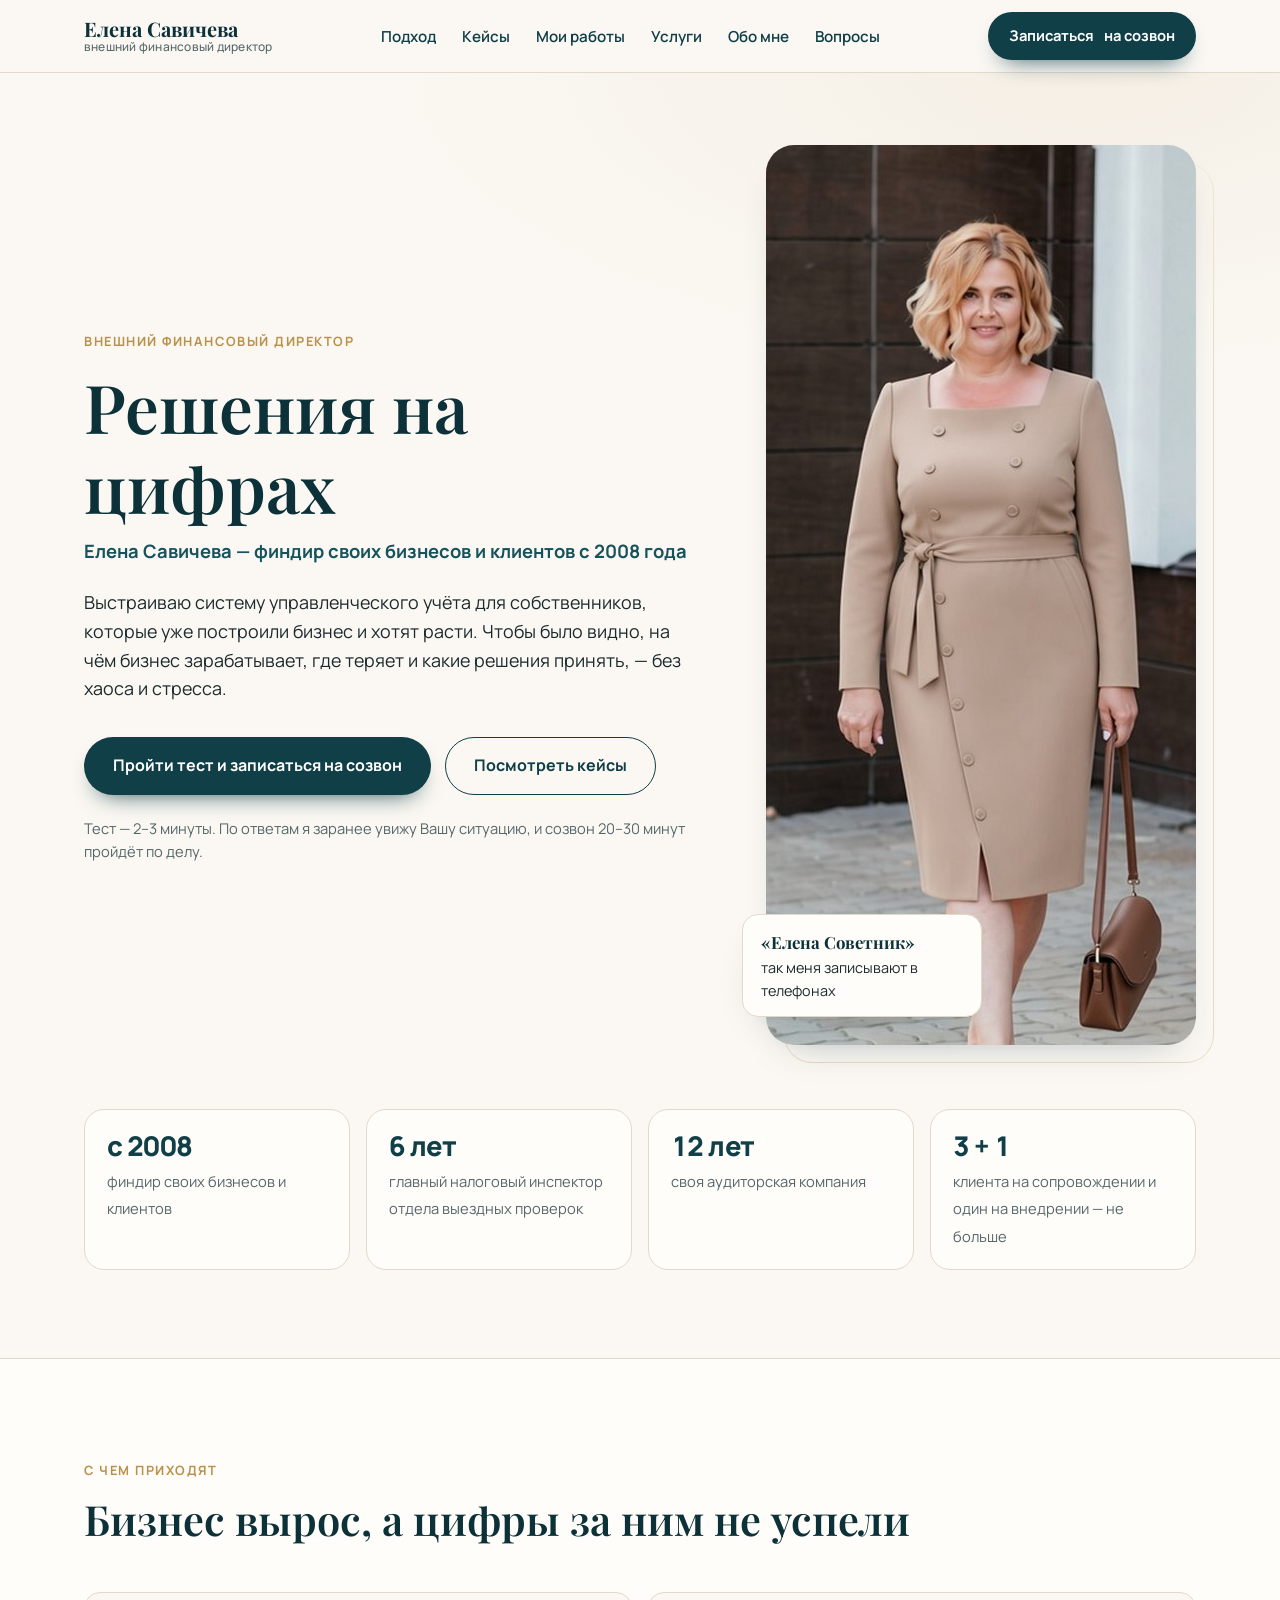
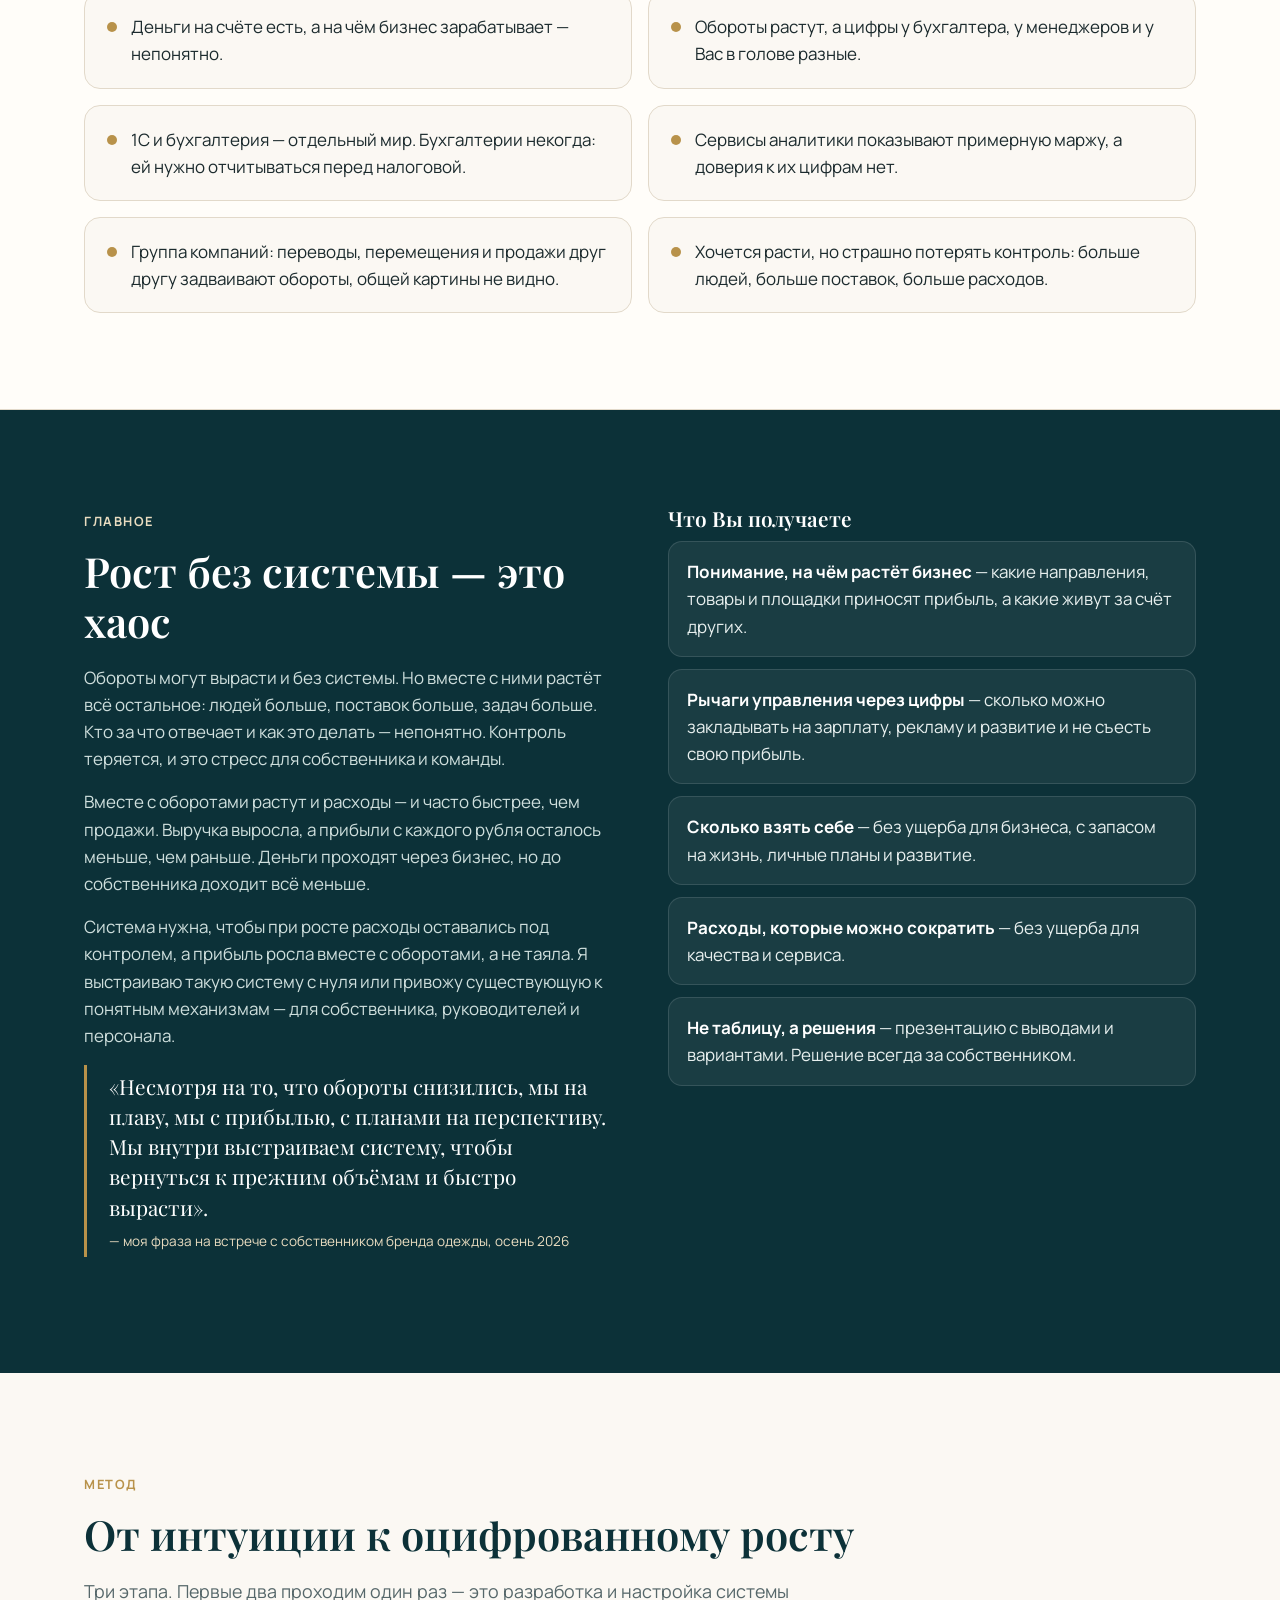
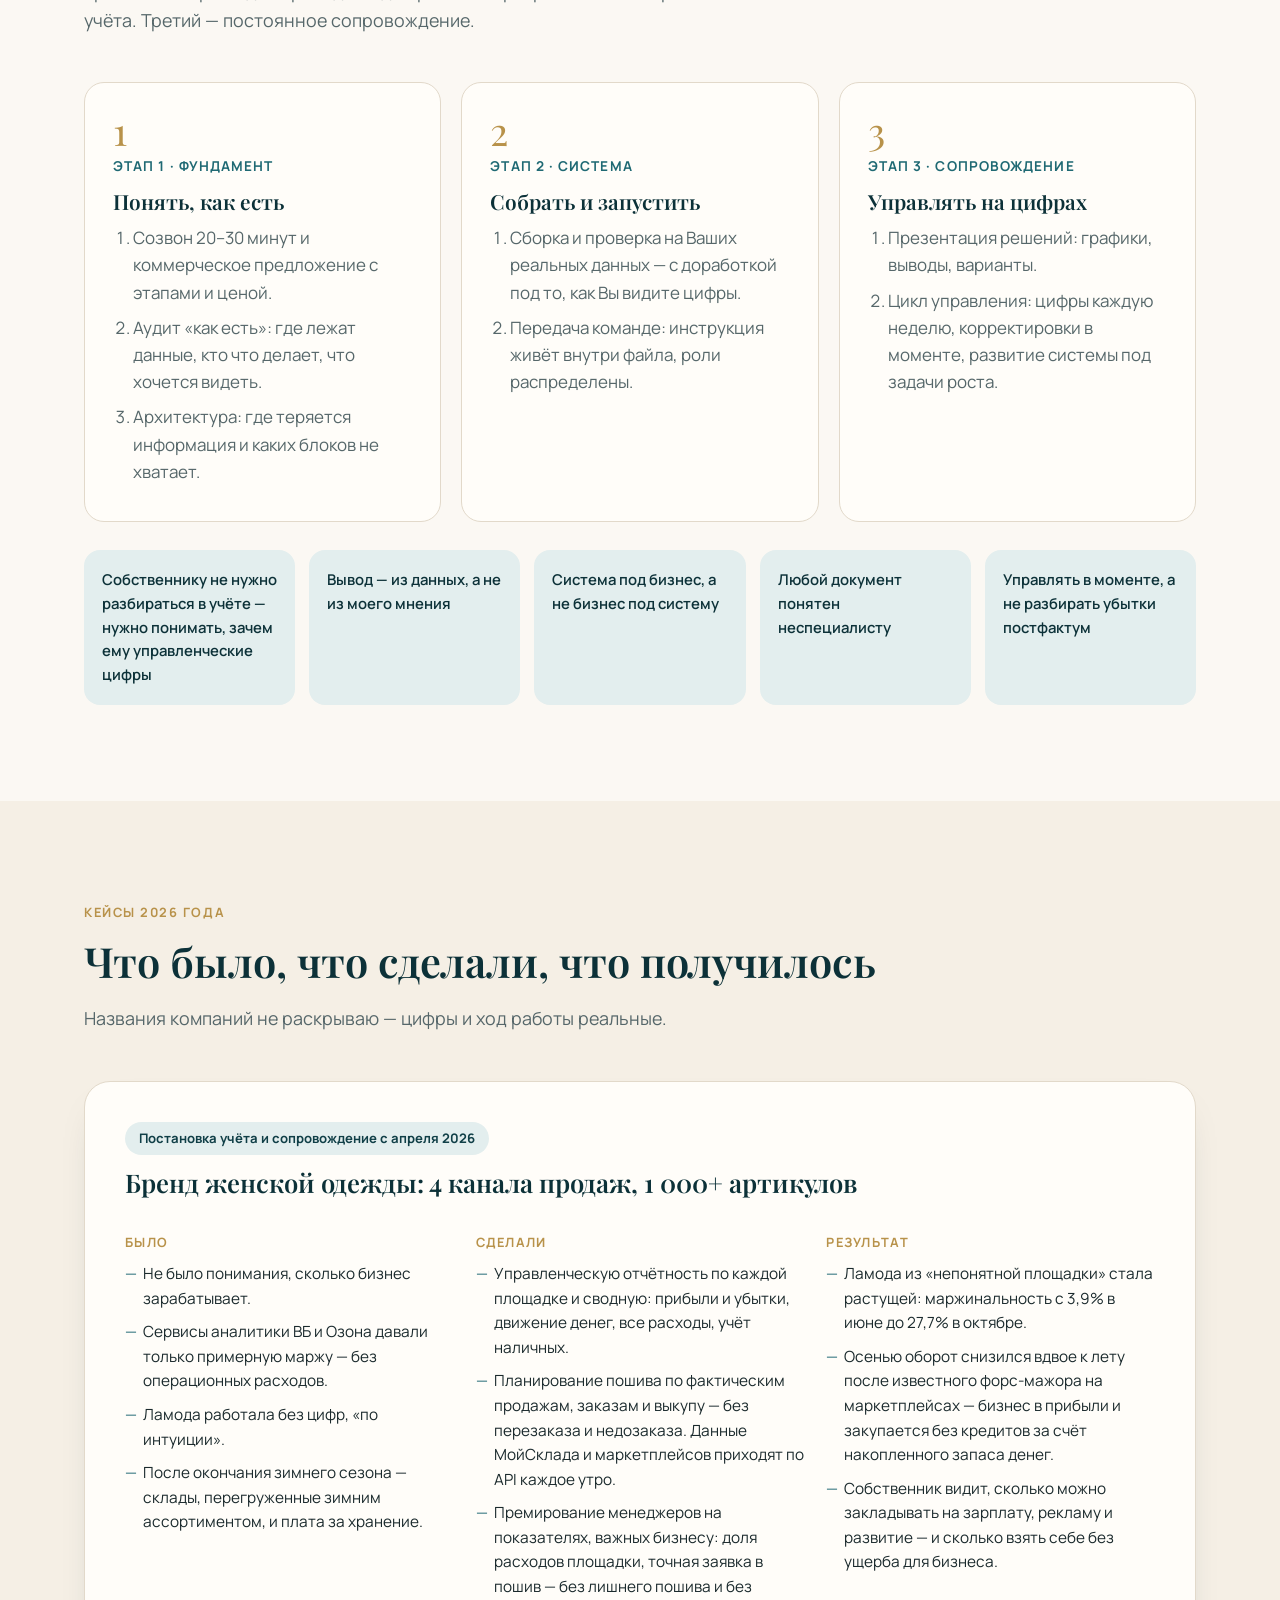
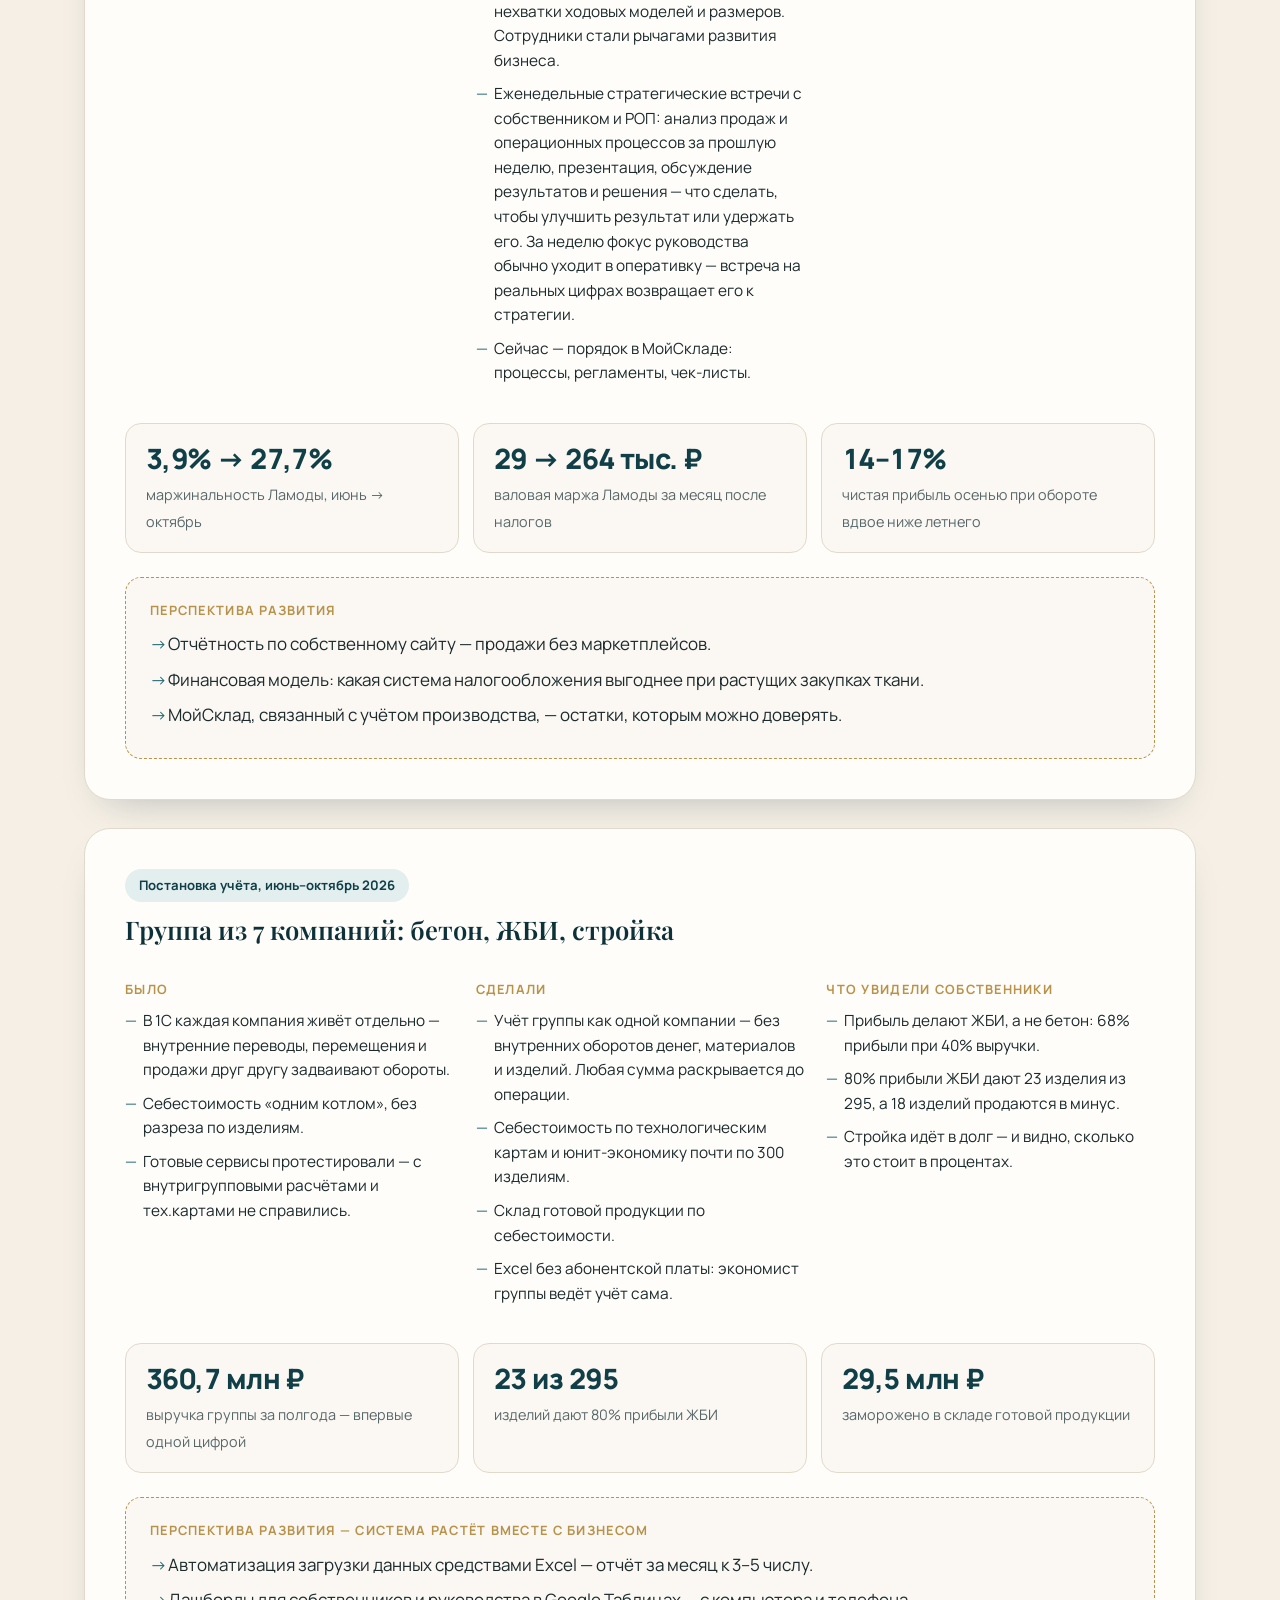
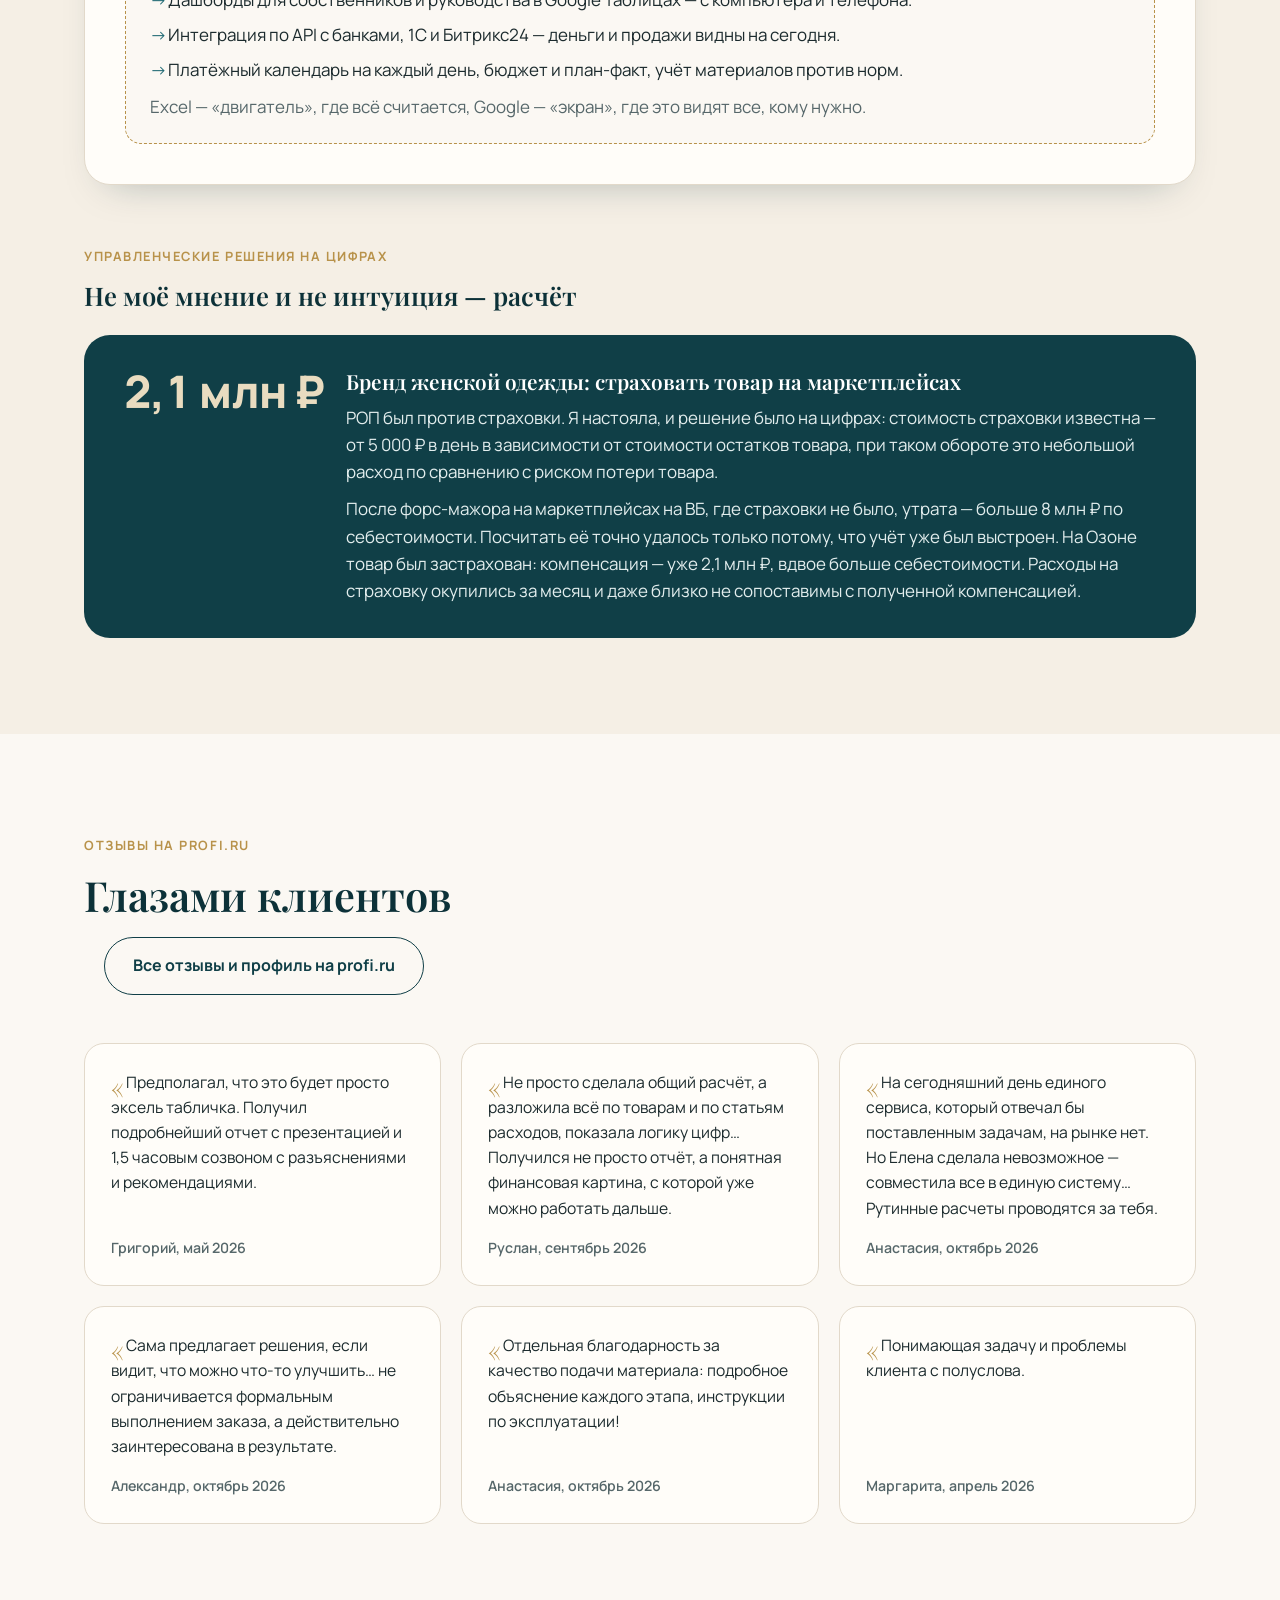
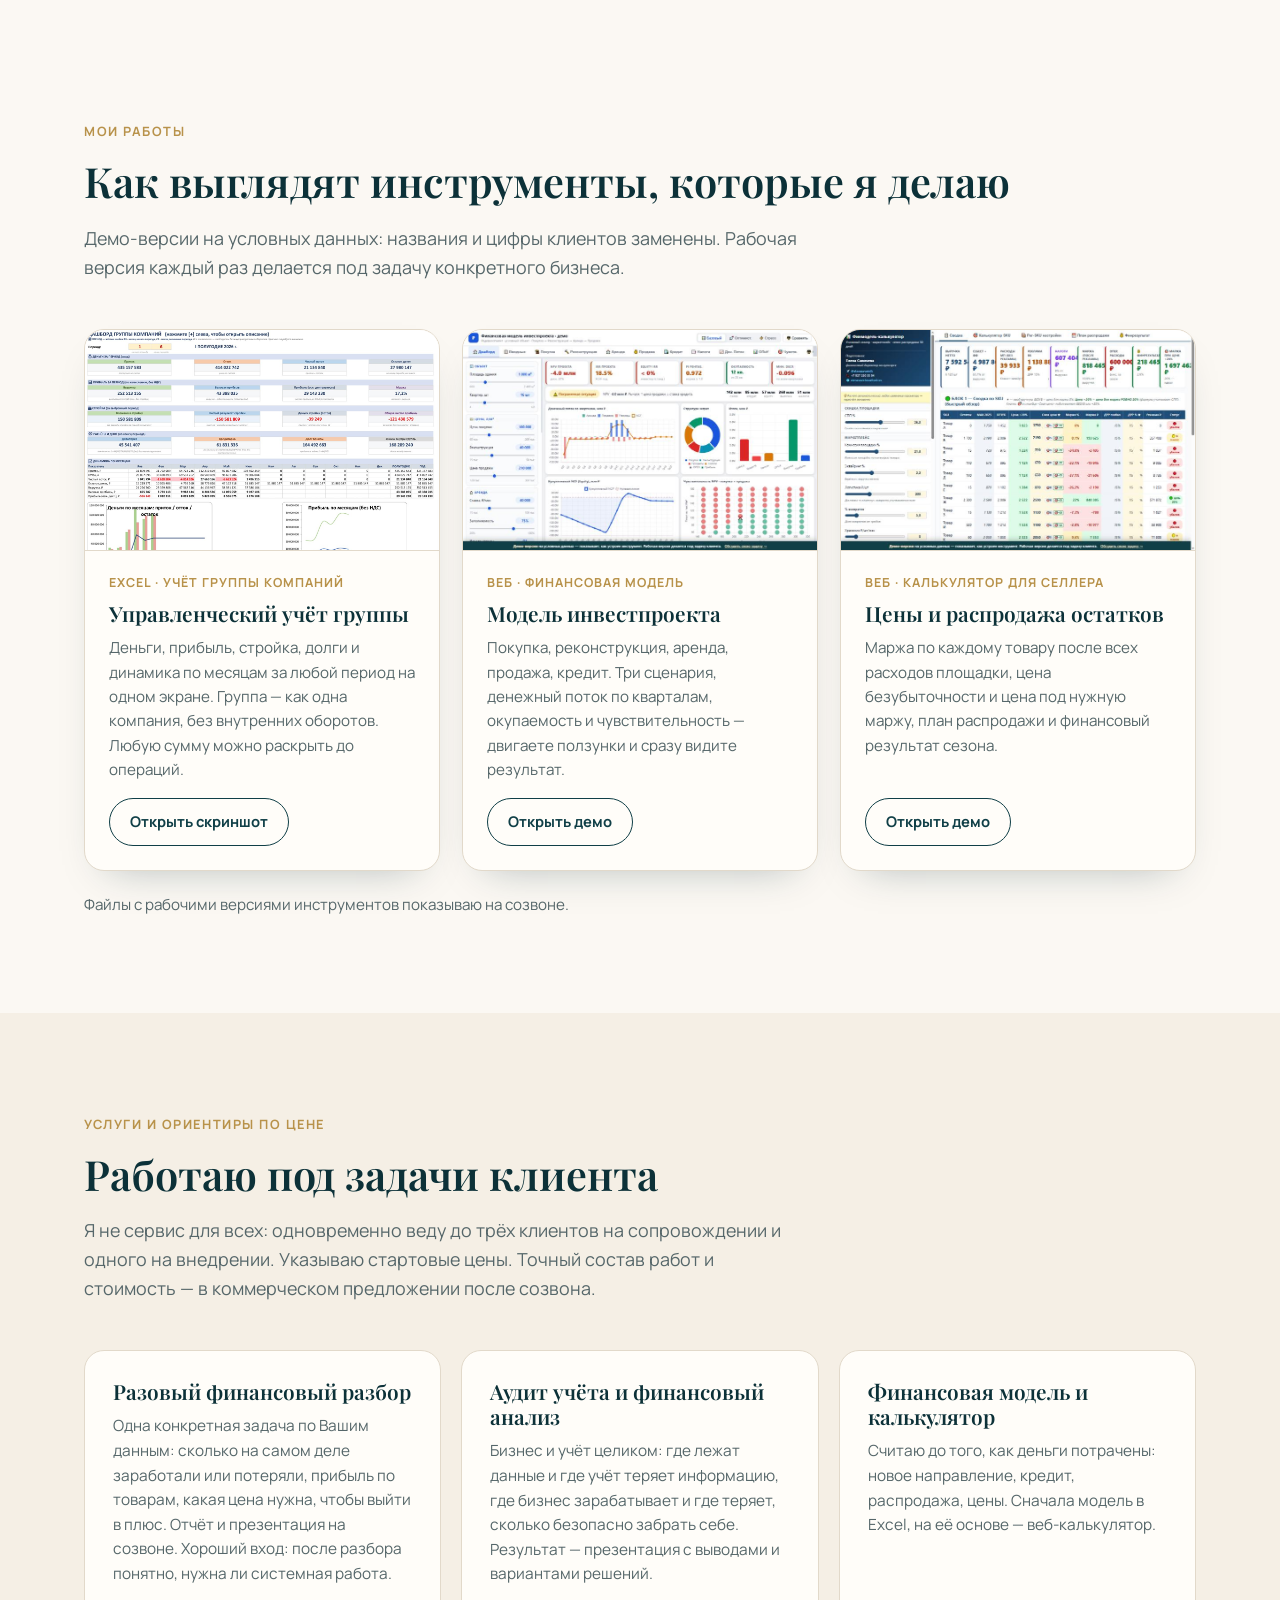
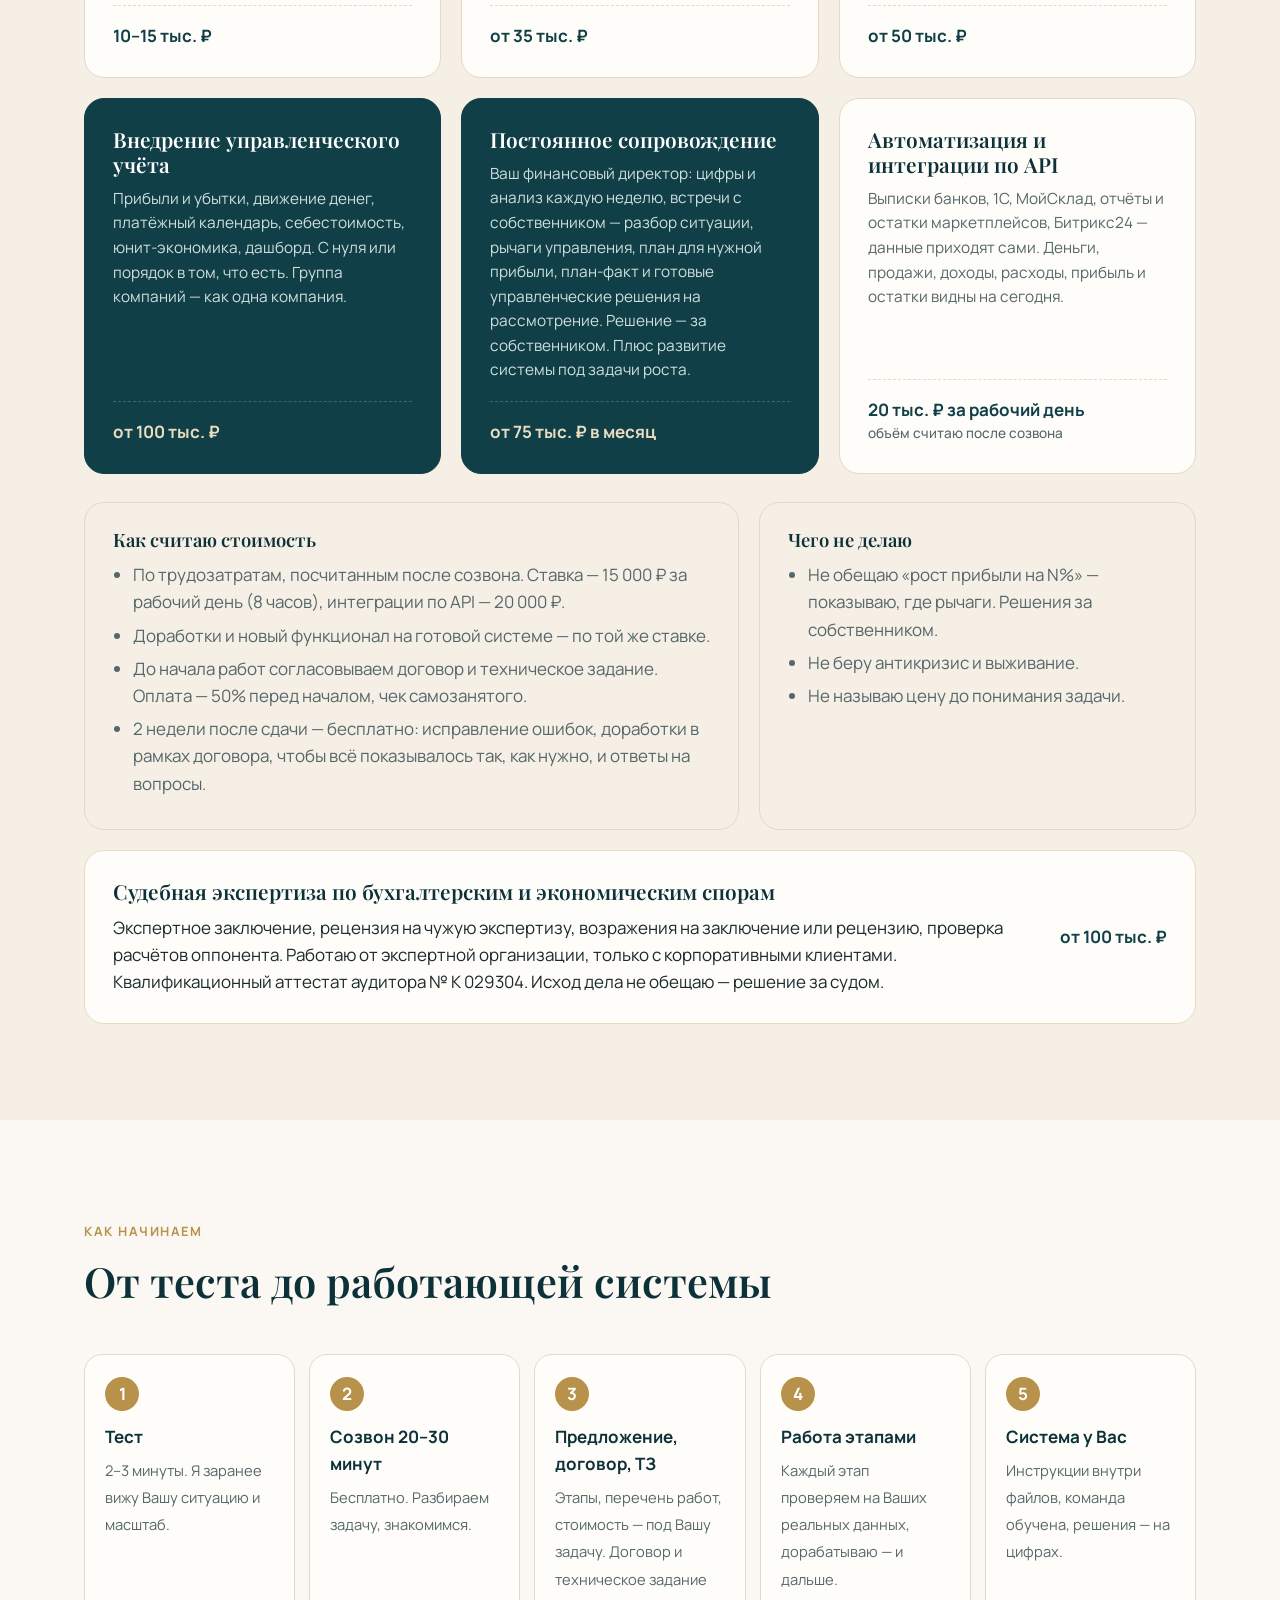
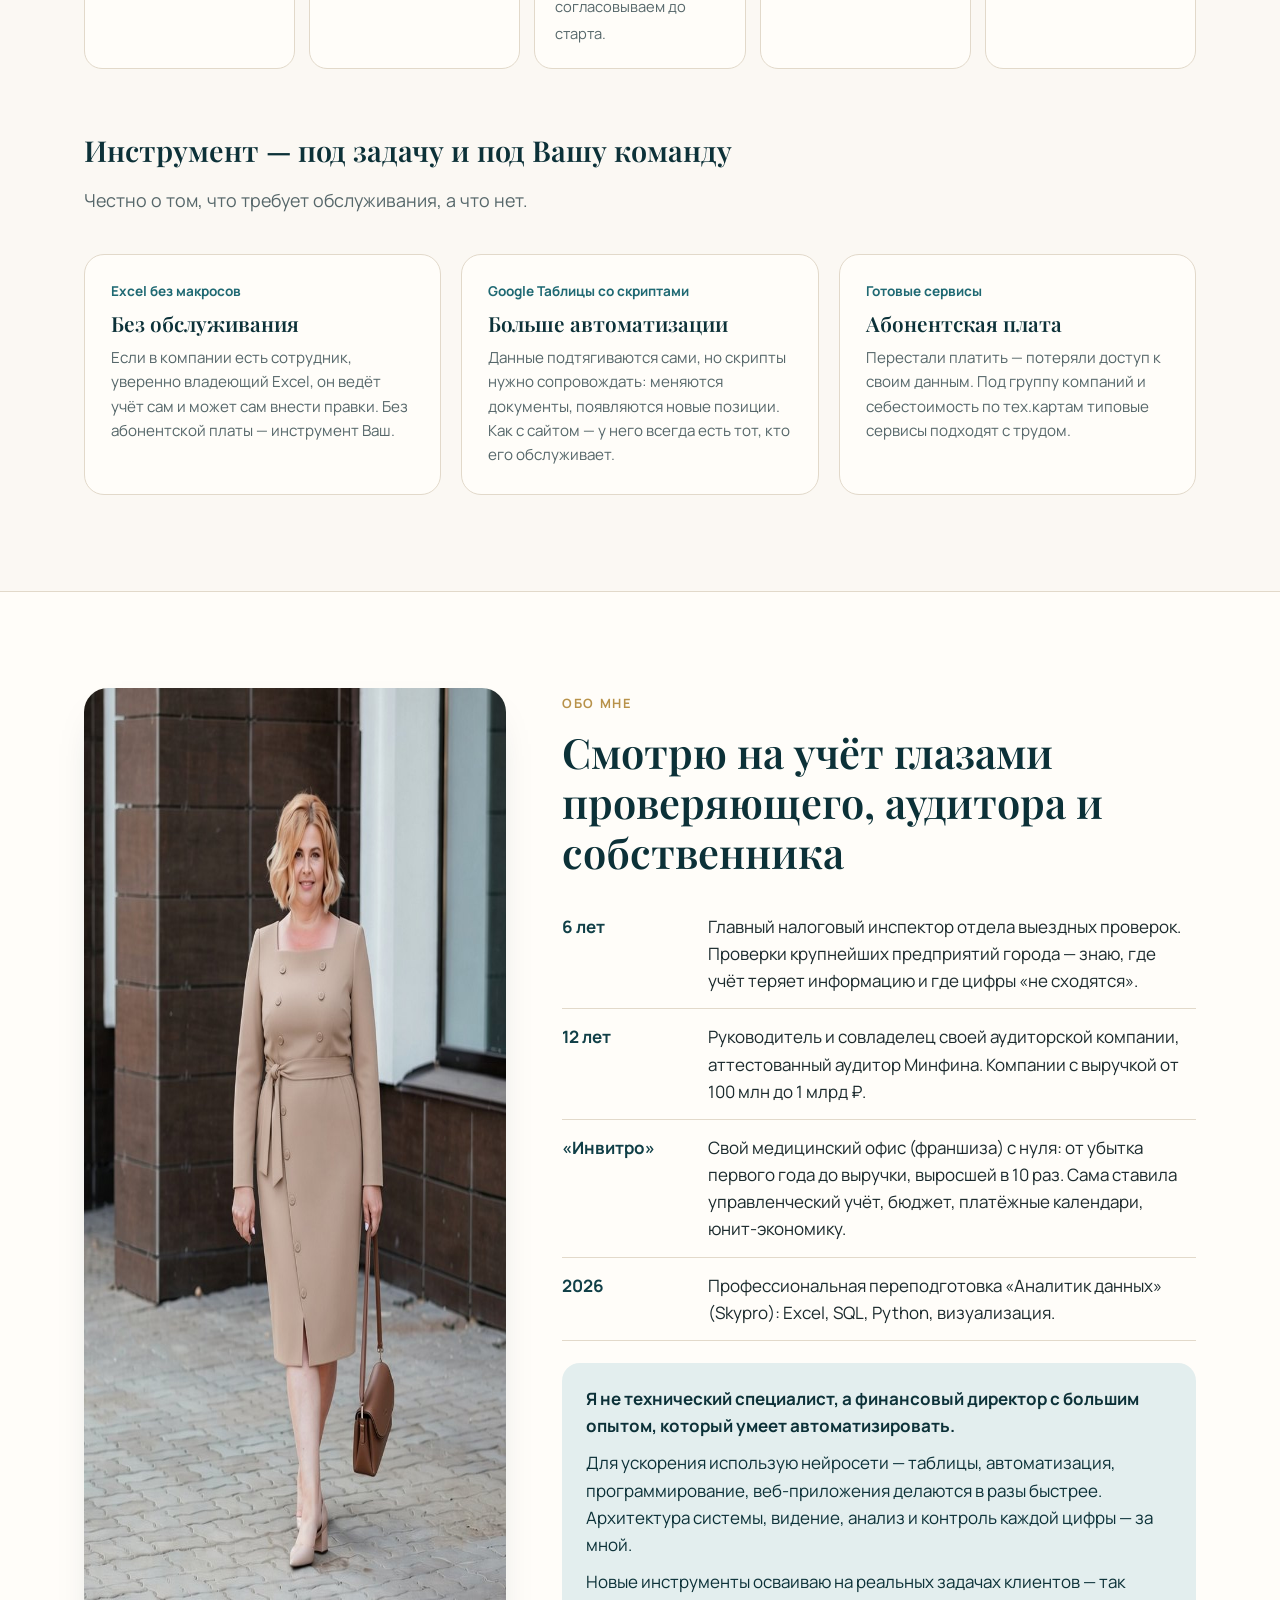
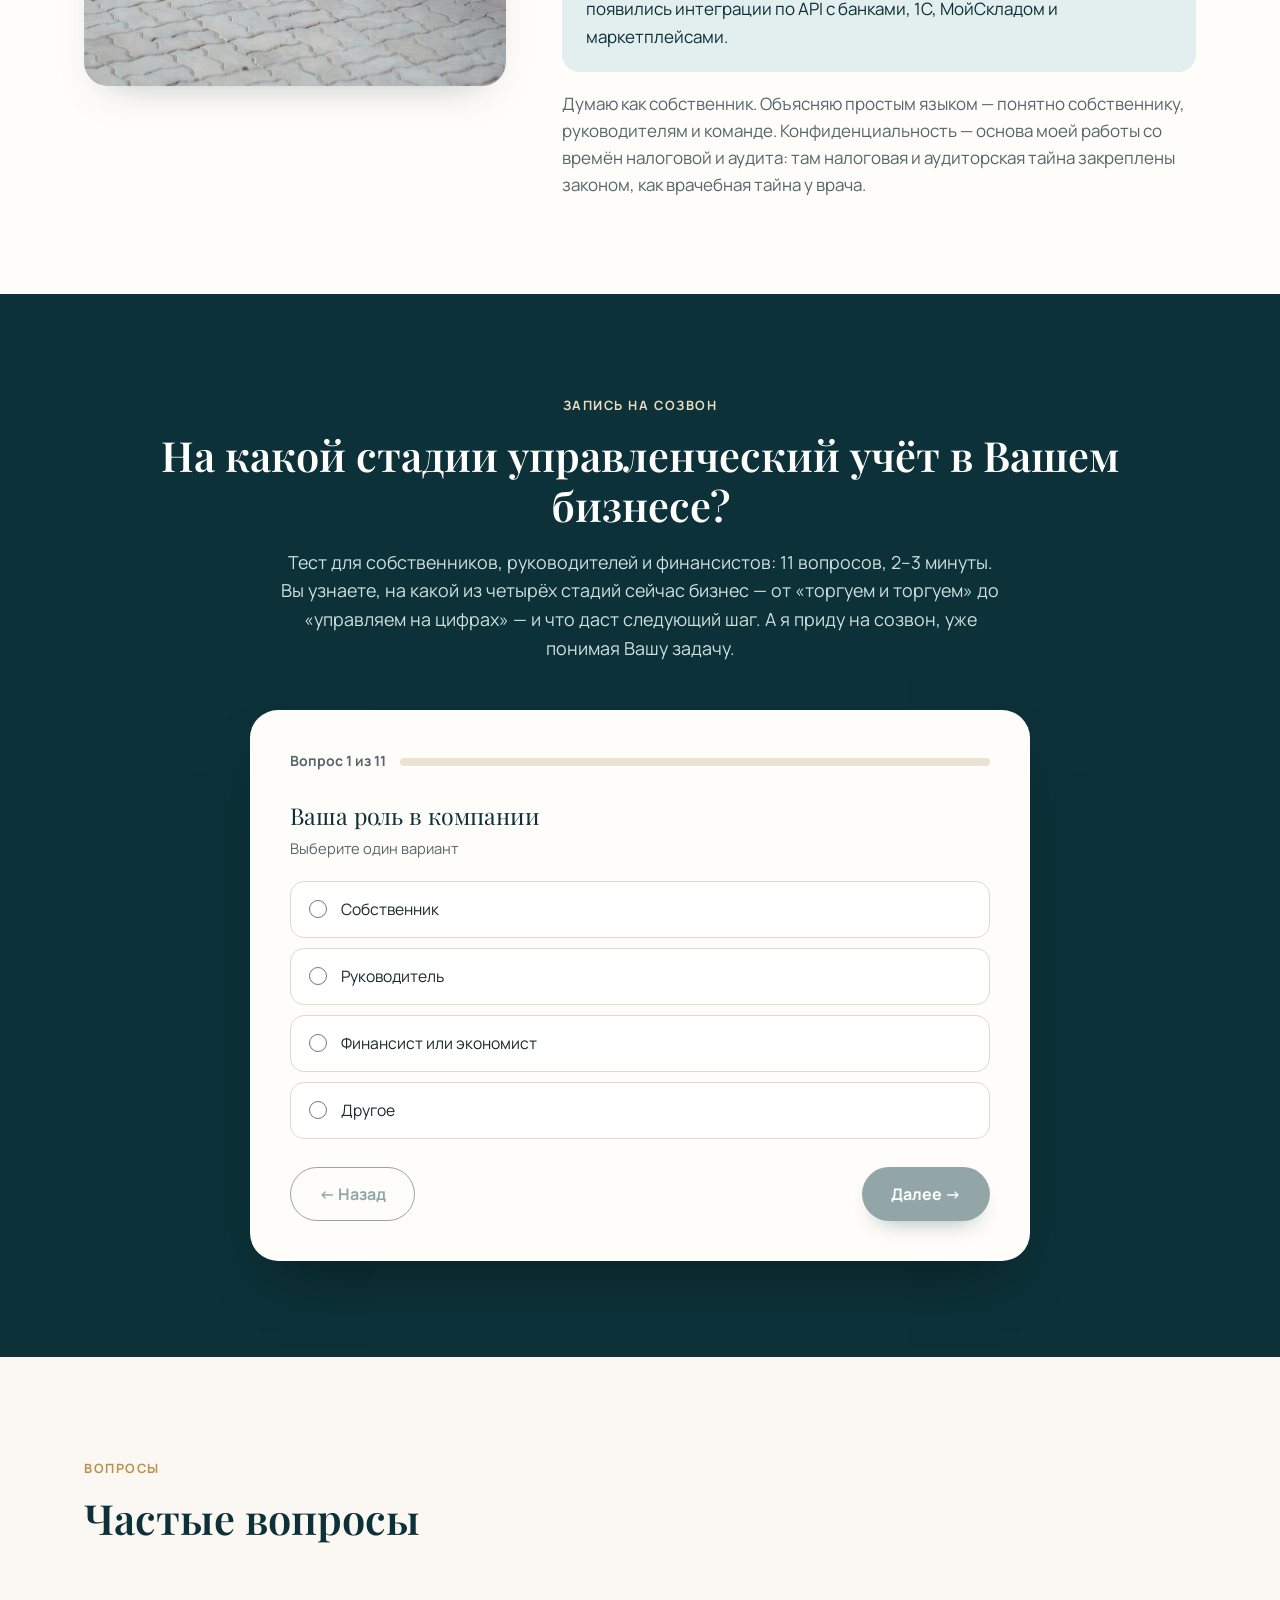
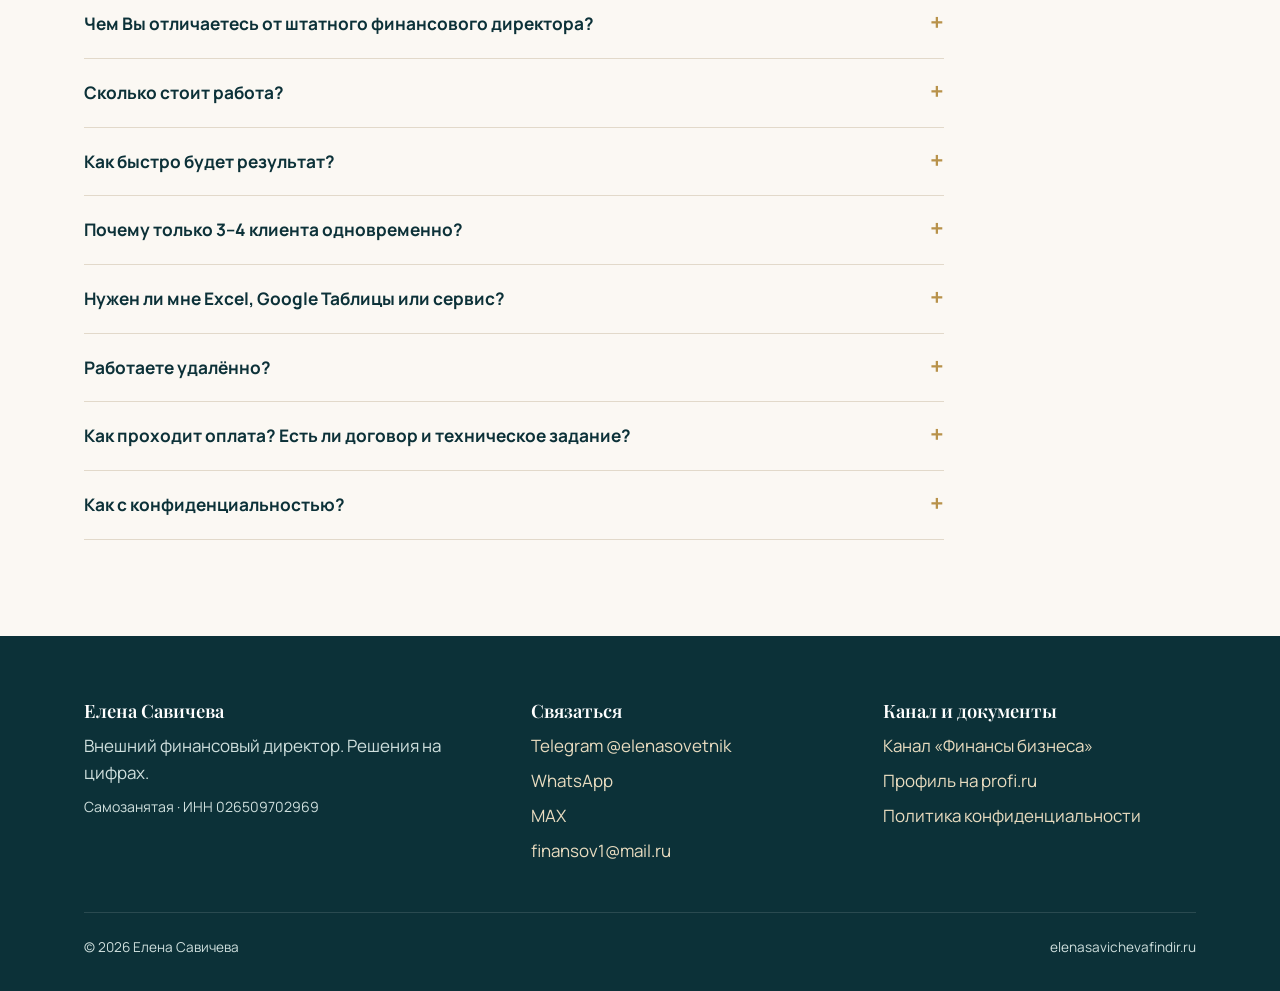
==== commit 69adb5de: "Тест: понятное название — на какой стадии управленческий учёт Co-Authored-By: Claude Opus 5.5 <norep" ====
--- a/index.html
+++ b/index.html
@@ -733,8 +733,8 @@
   <div class="container">
     <div class="section-head reveal" style="text-align:center">
       <span class="eyebrow">Запись на созвон</span>
-      <h2>Где сейчас Ваш бизнес: тест на управление по цифрам</h2>
-      <p class="lead" style="margin:0 auto">Для собственников, руководителей и финансистов. 11 вопросов, 2–3 минуты. Вы увидите, на какой ступени управления на цифрах находится бизнес, а я приду на созвон, уже понимая Вашу задачу.</p>
+      <h2>На какой стадии управленческий учёт в Вашем бизнесе?</h2>
+      <p class="lead" style="margin:0 auto">Тест для собственников, руководителей и финансистов: 11 вопросов, 2–3 минуты. Вы узнаете, на какой из четырёх стадий сейчас бизнес — от «торгуем и торгуем» до «управляем на цифрах» — и что даст следующий шаг. А я приду на созвон, уже понимая Вашу задачу.</p>
     </div>
     <div class="quiz" id="quiz">
       <div class="q-progress"><span id="qCount">Вопрос 1 из 11</span><div class="q-bar"><i id="qBar"></i></div></div>
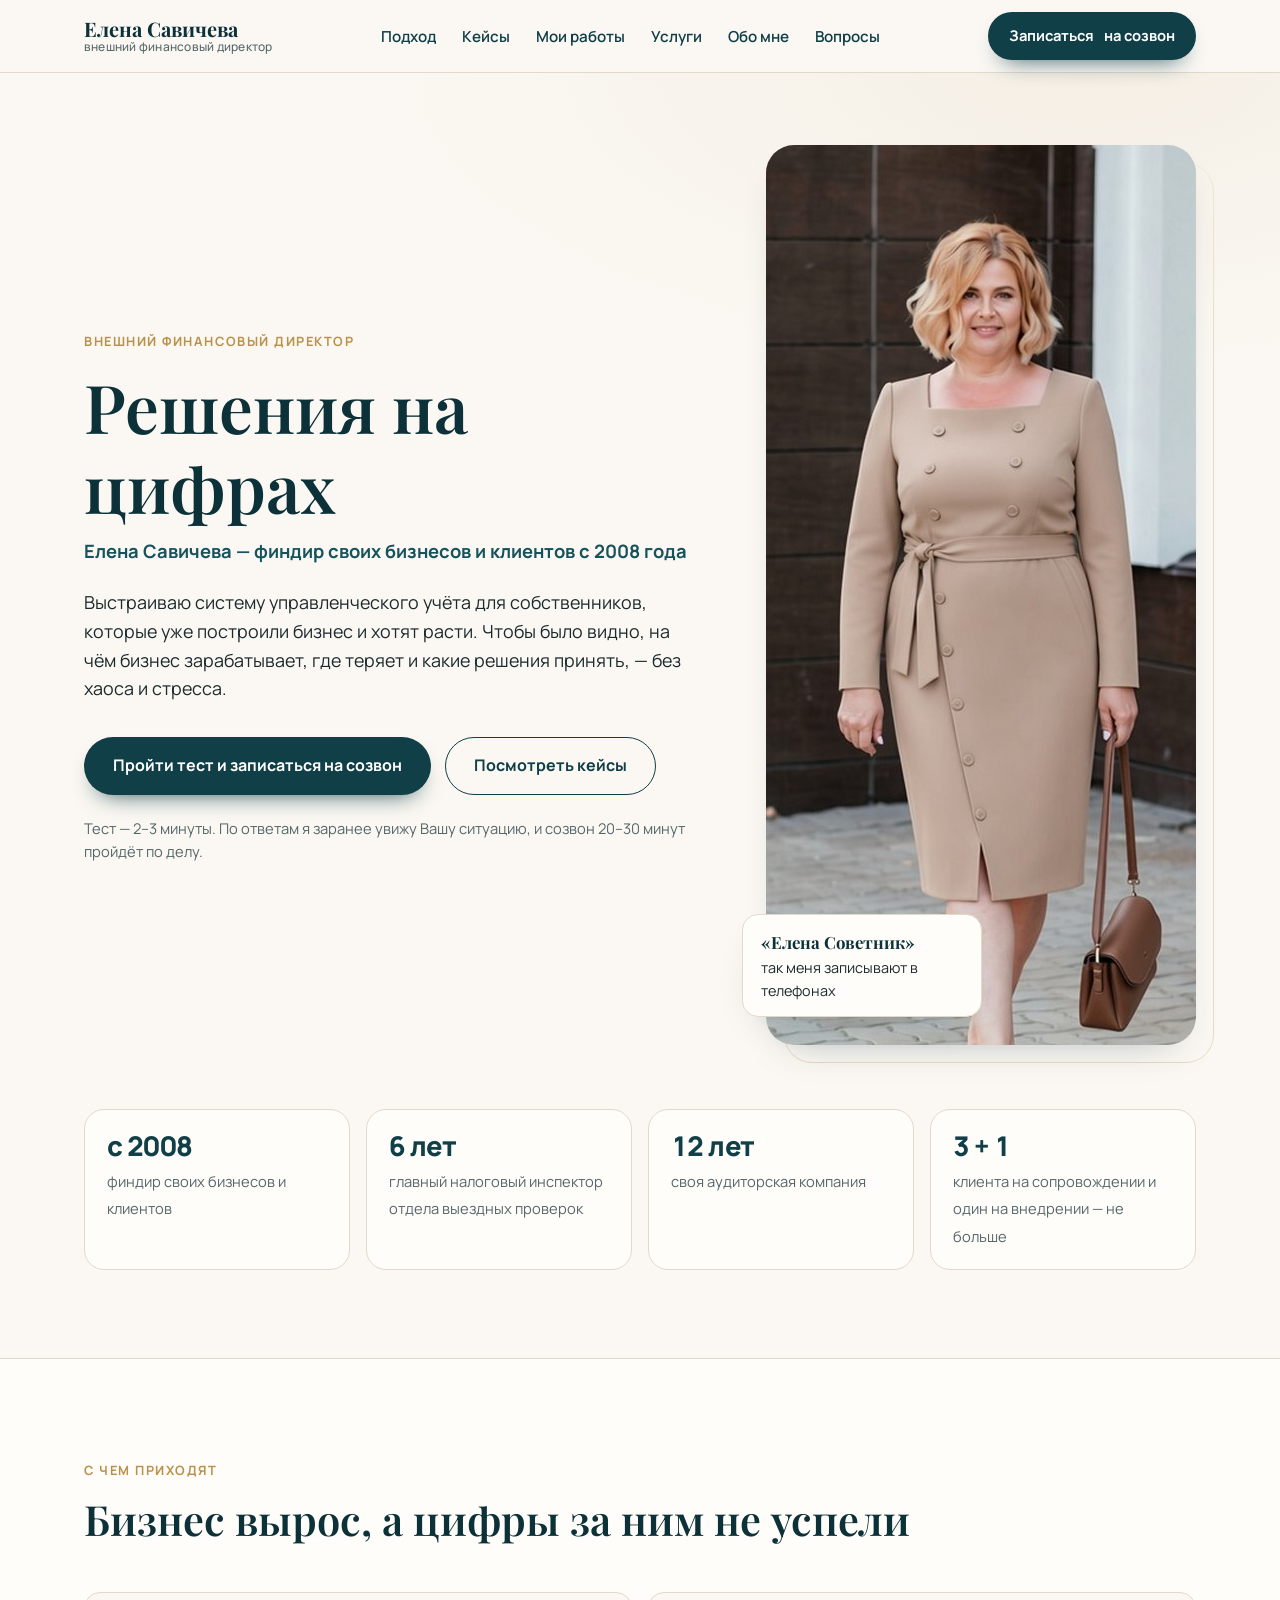
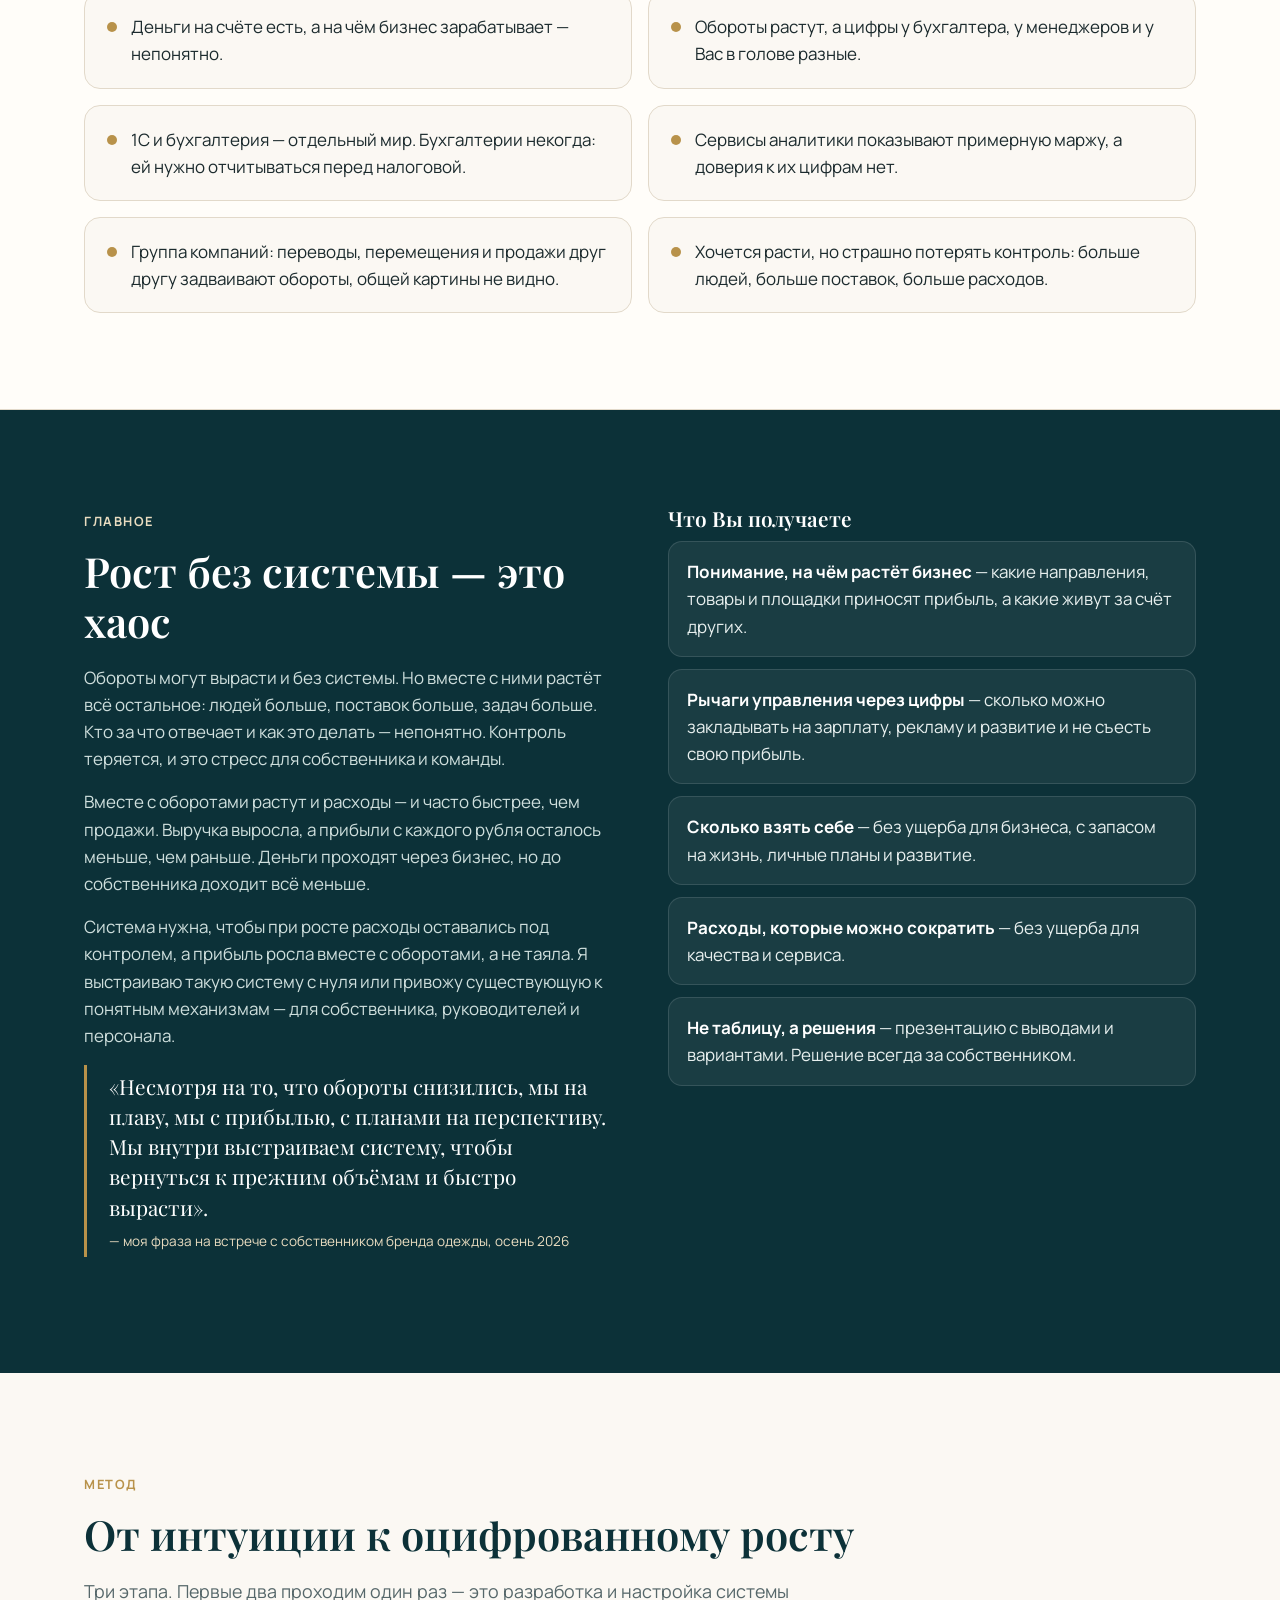
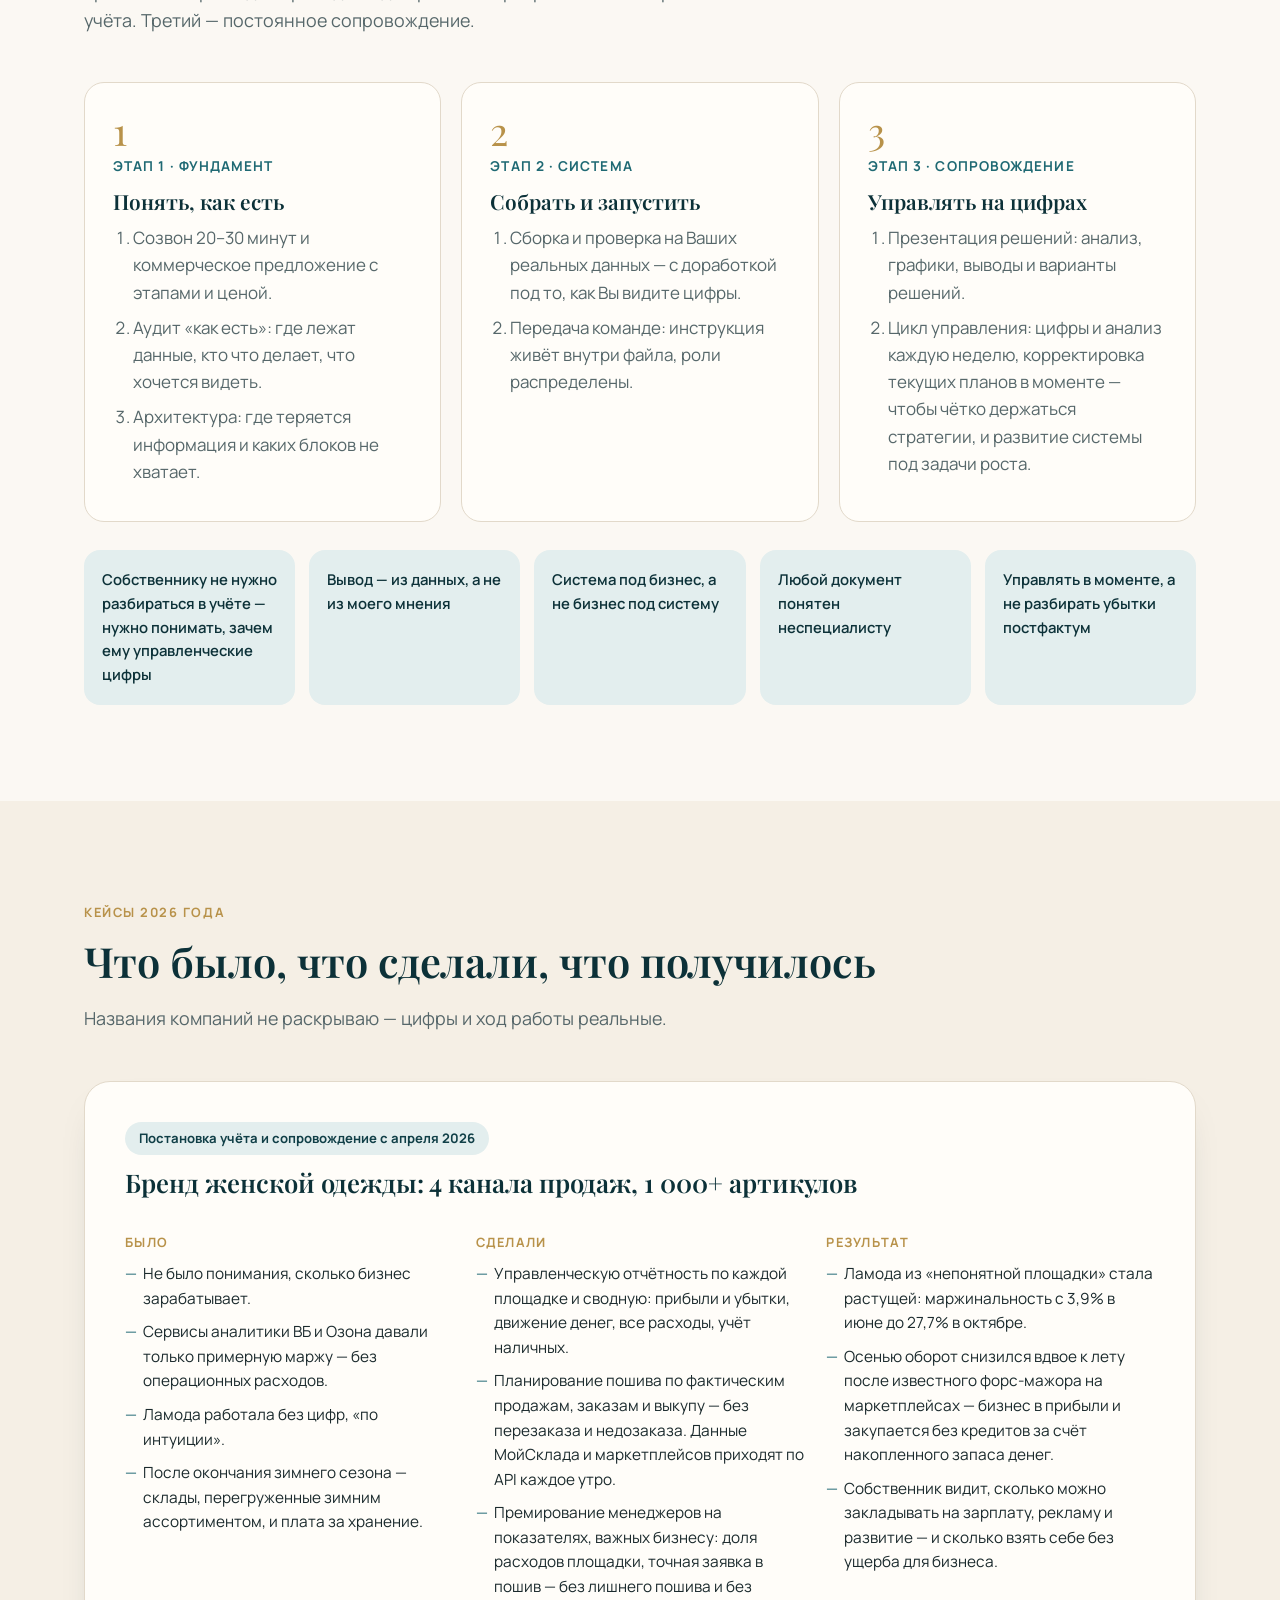
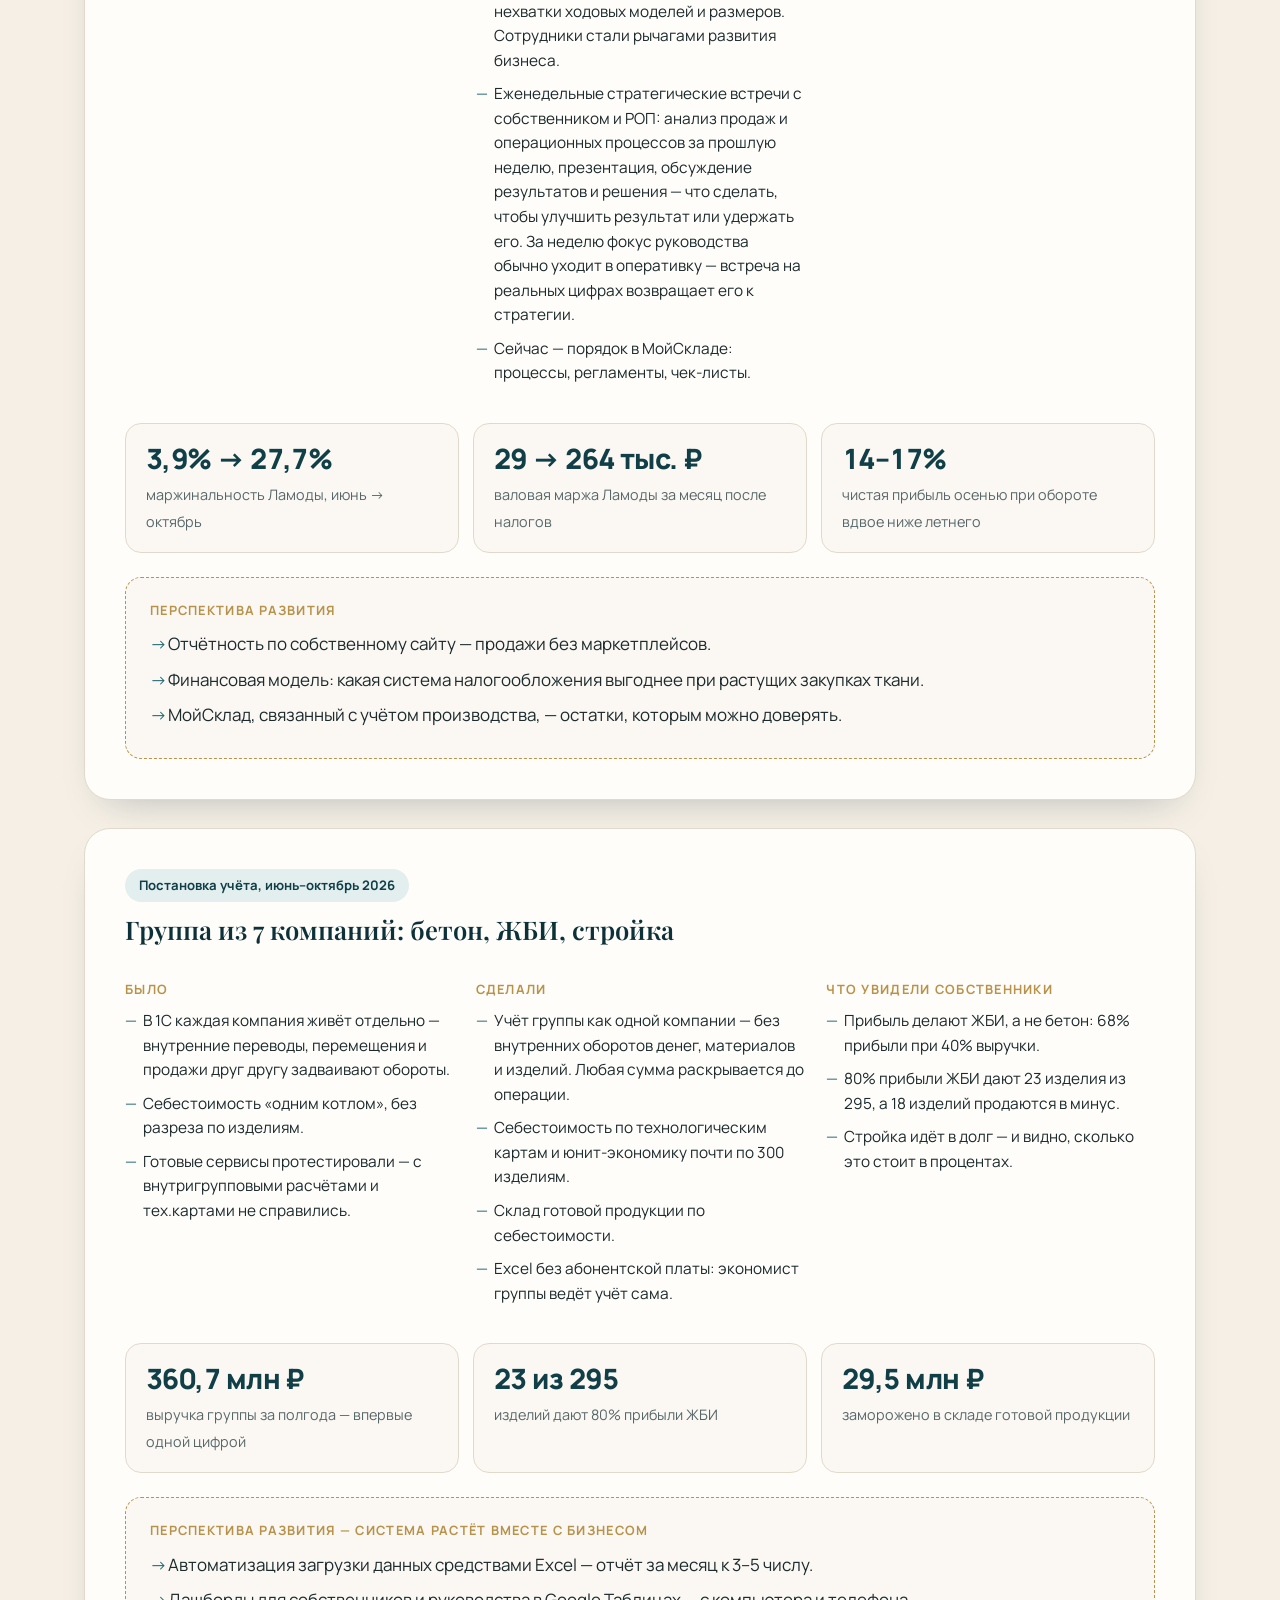
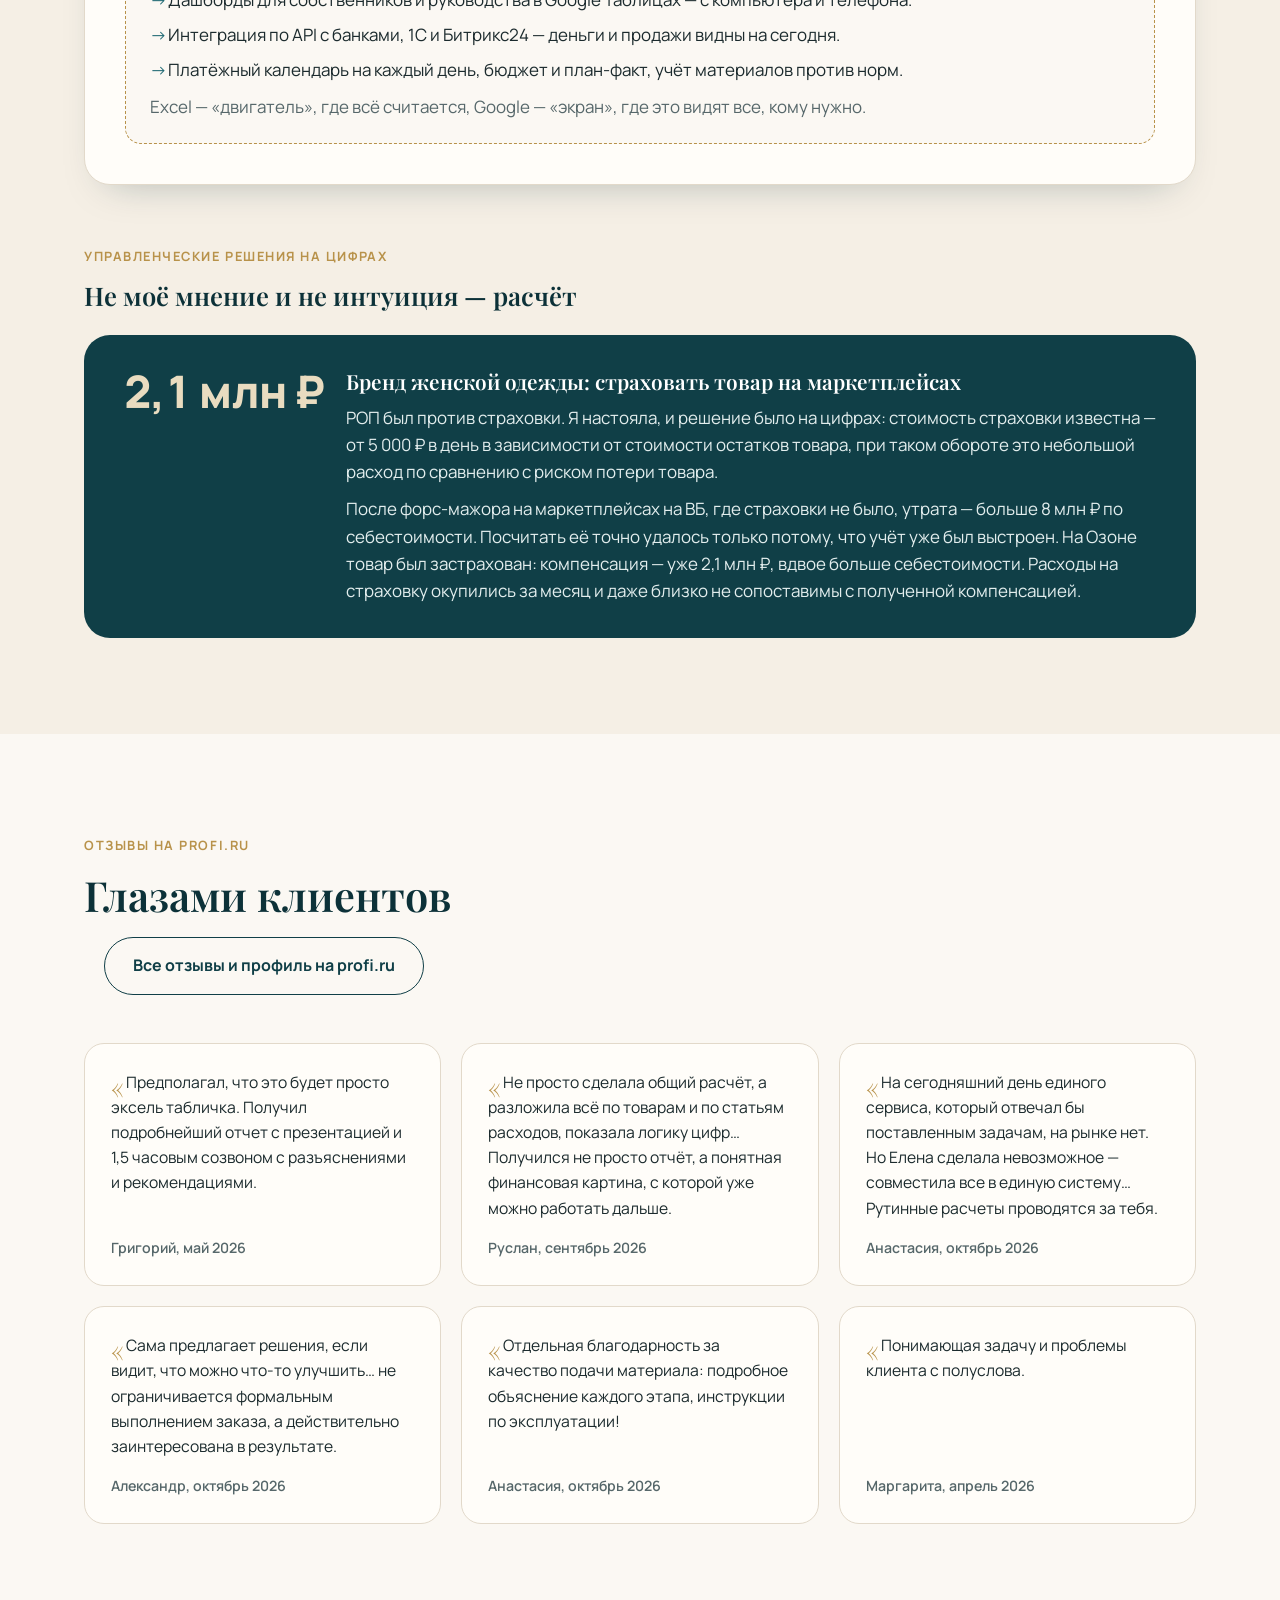
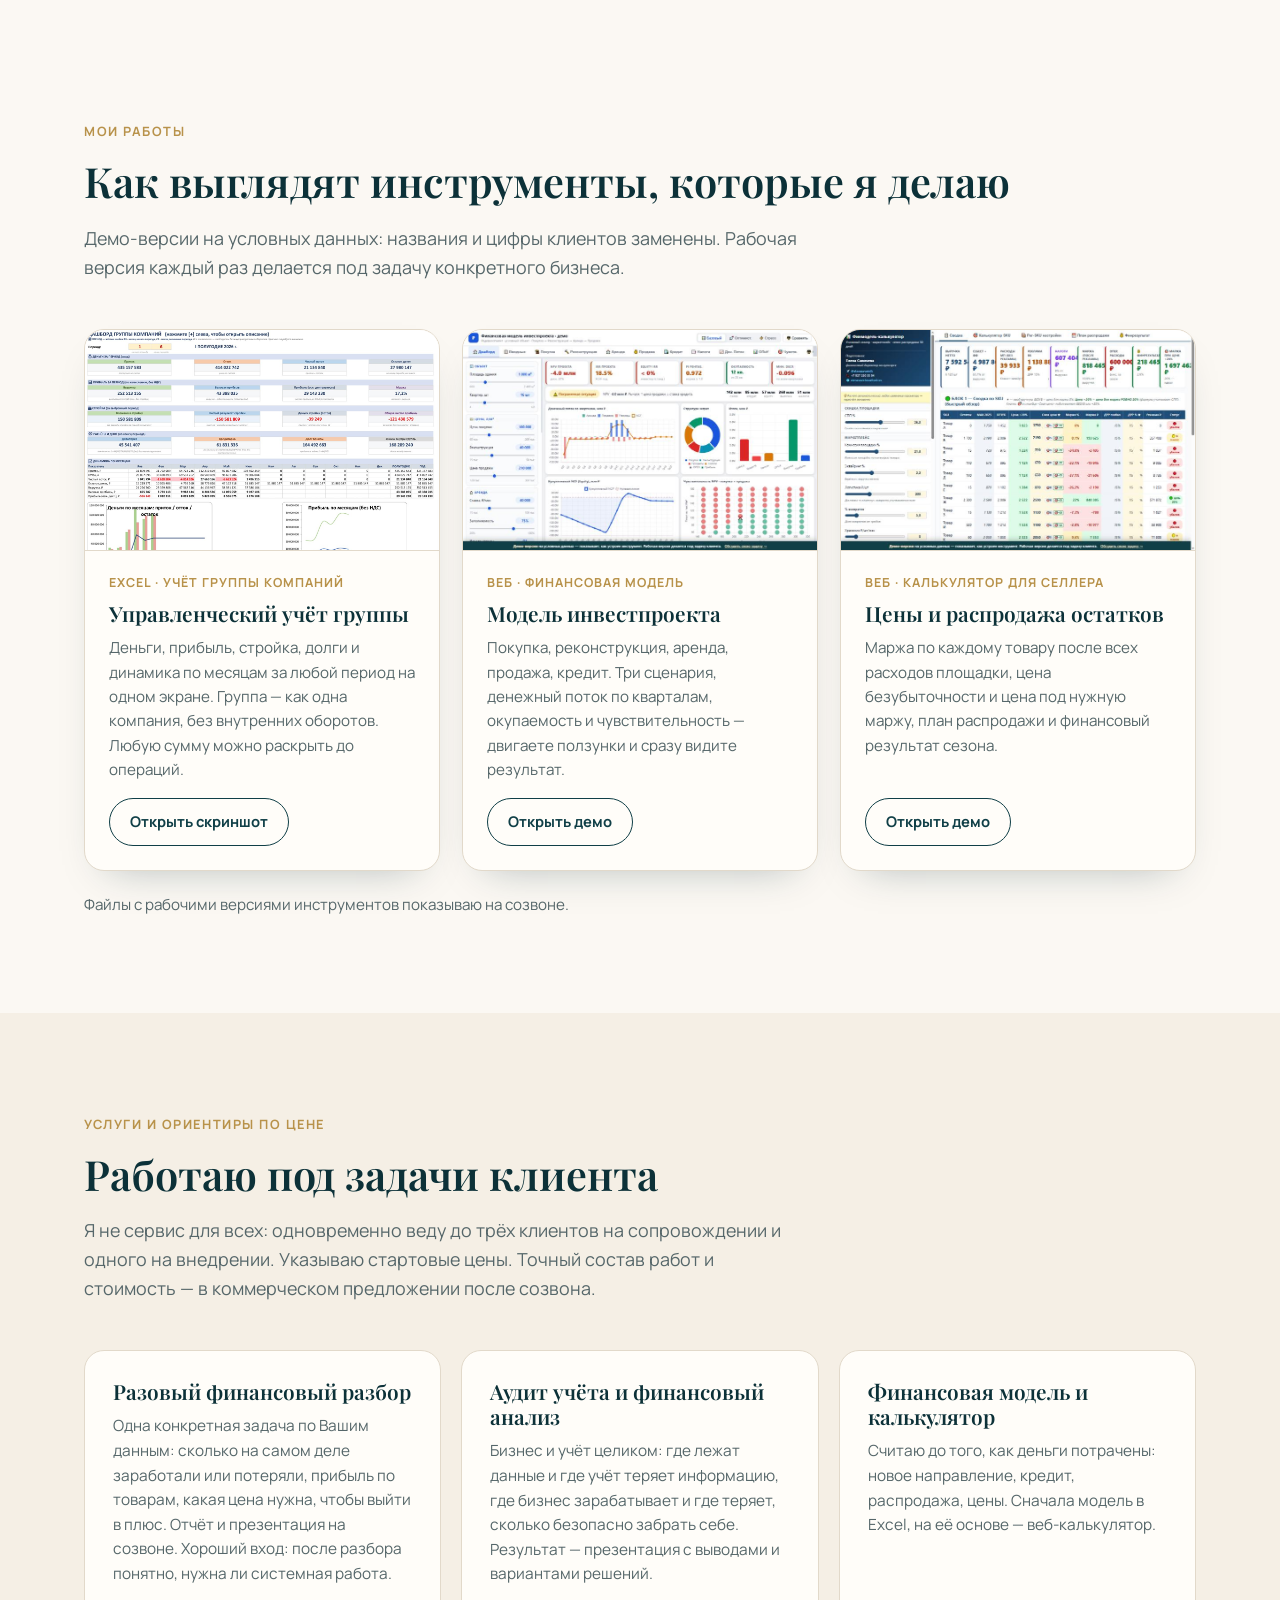
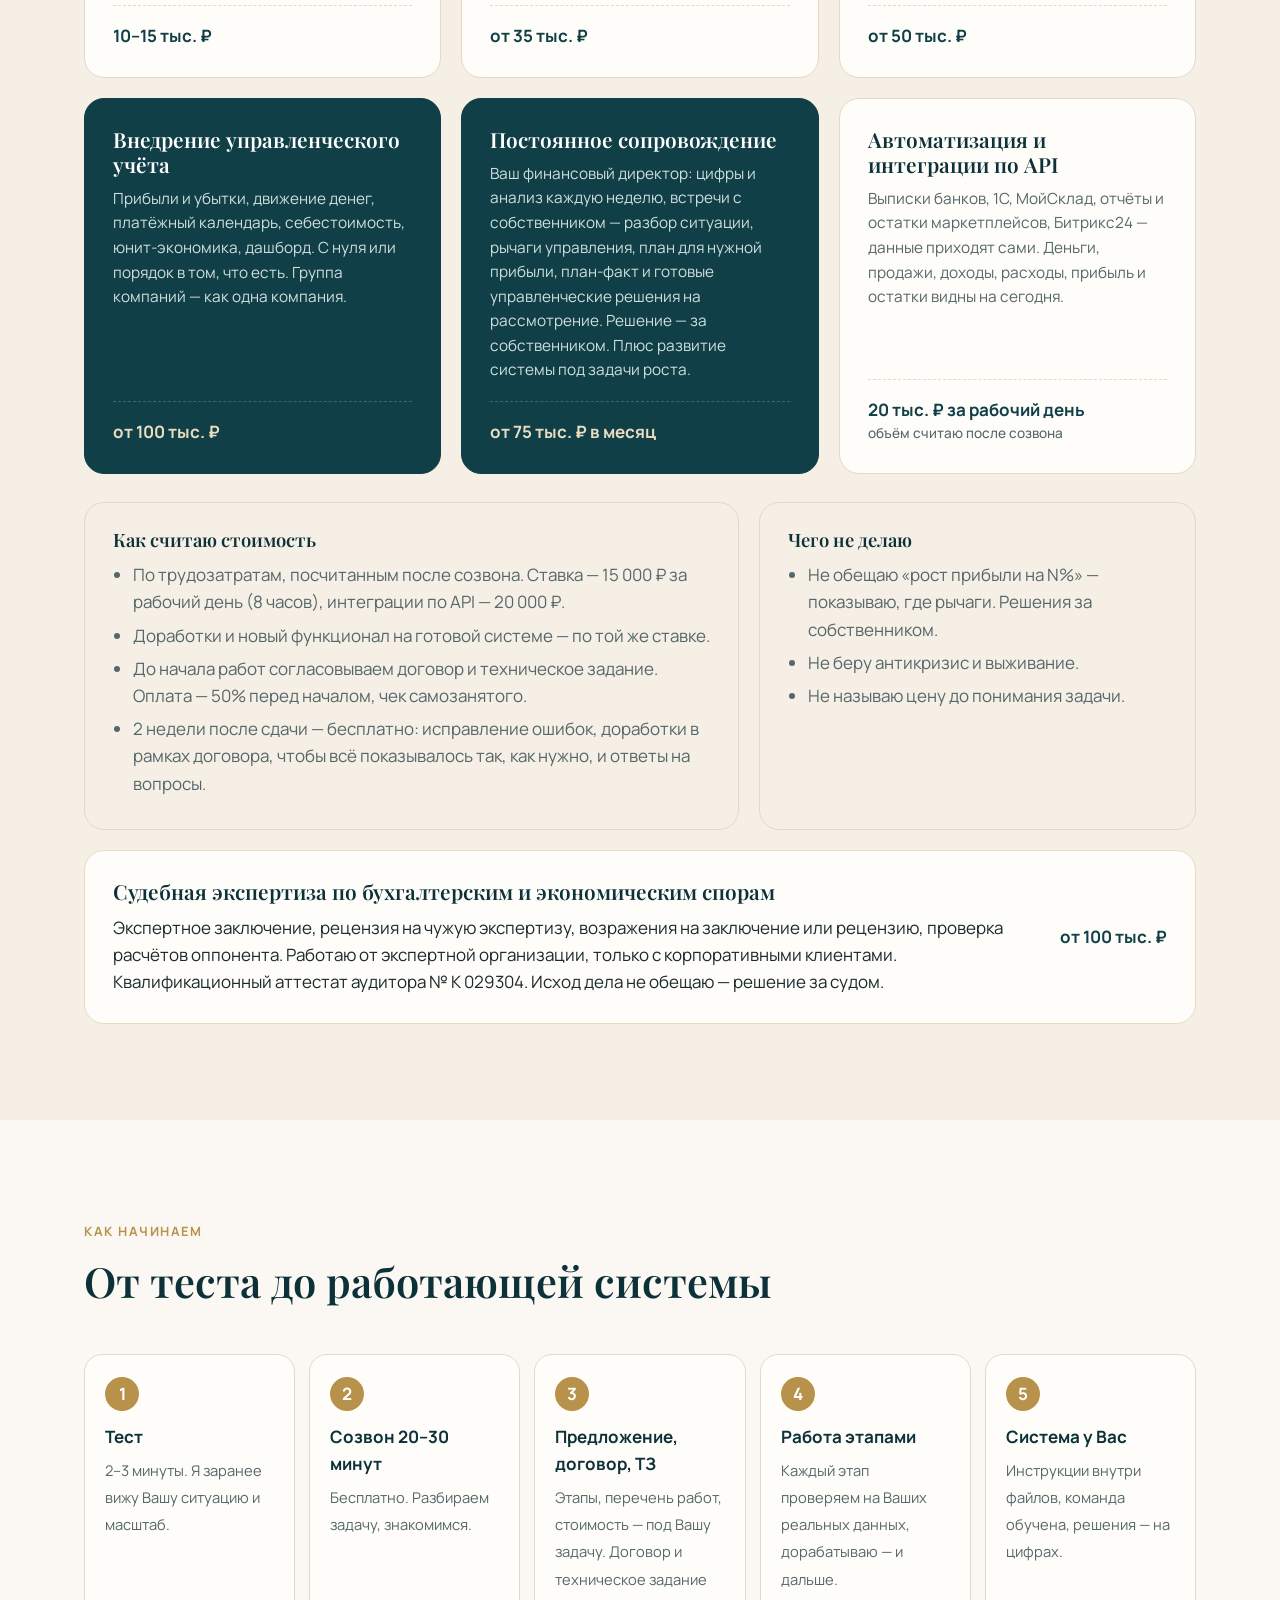
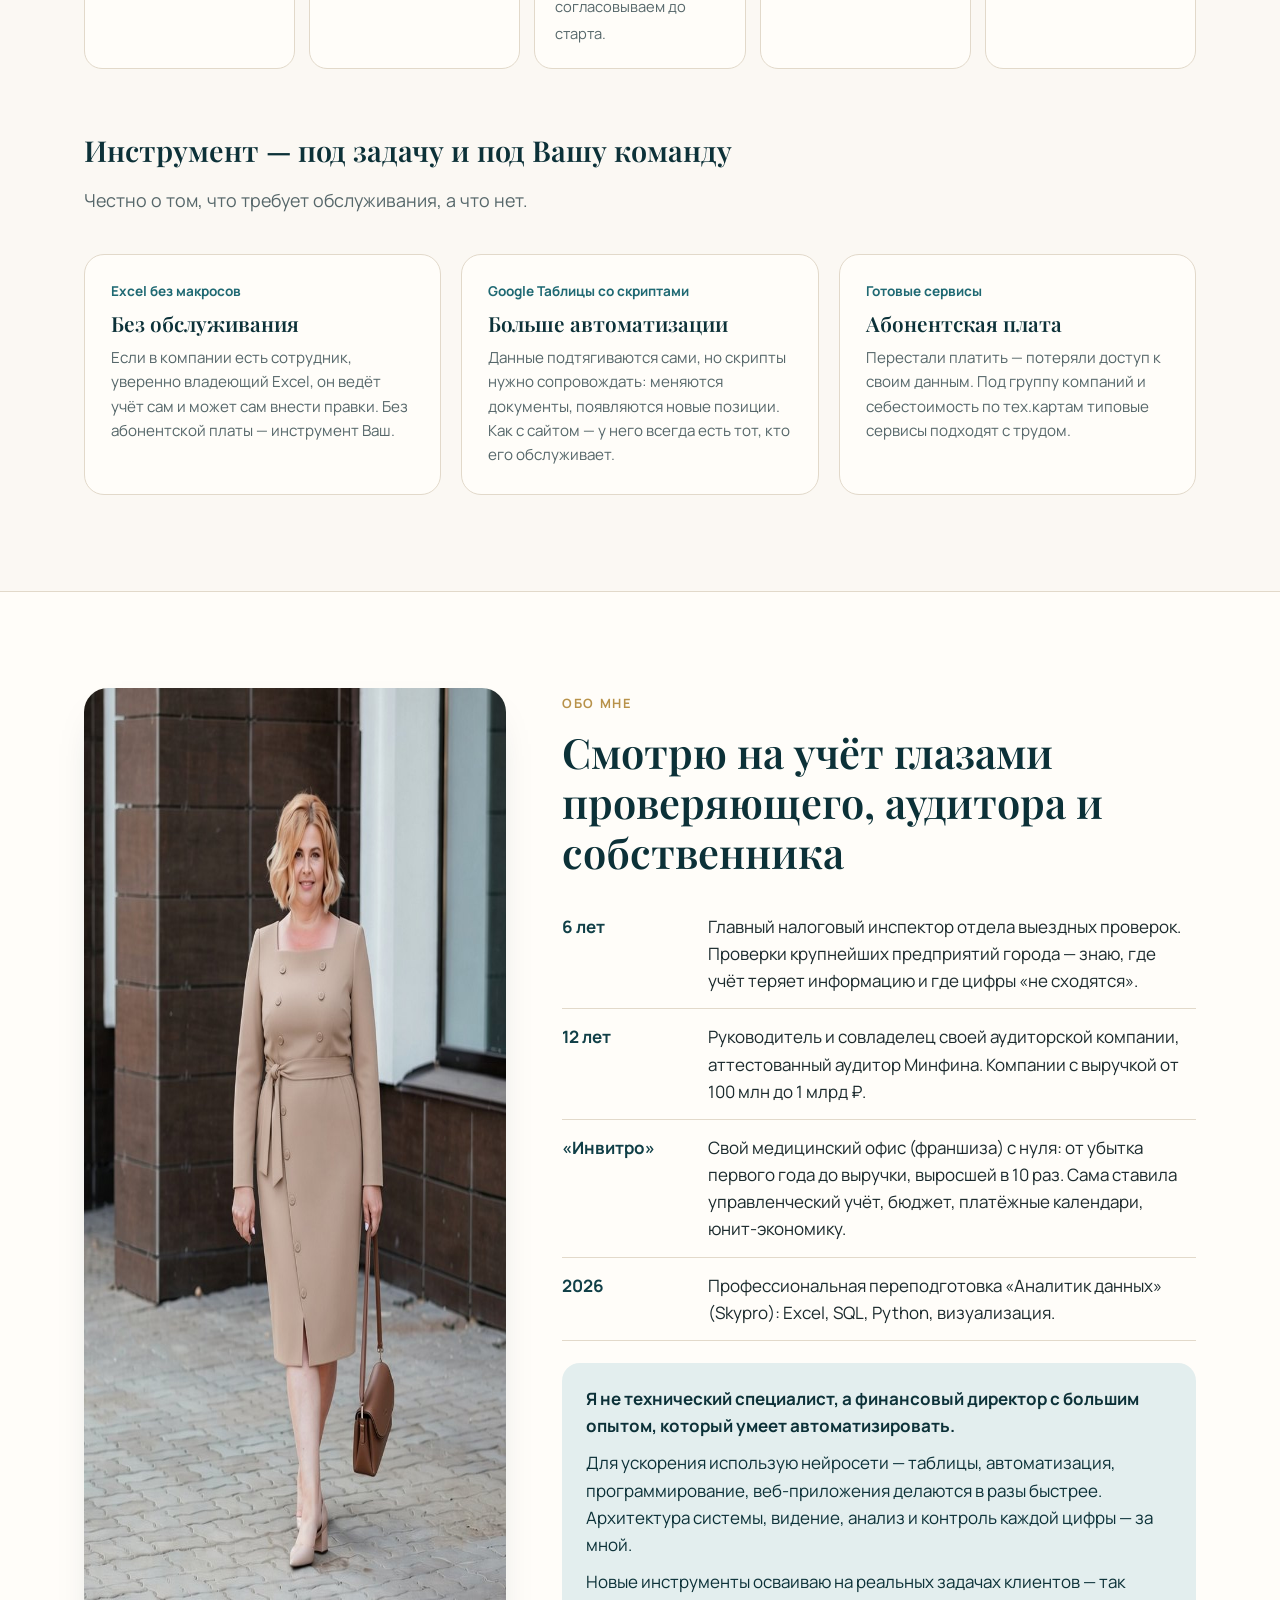
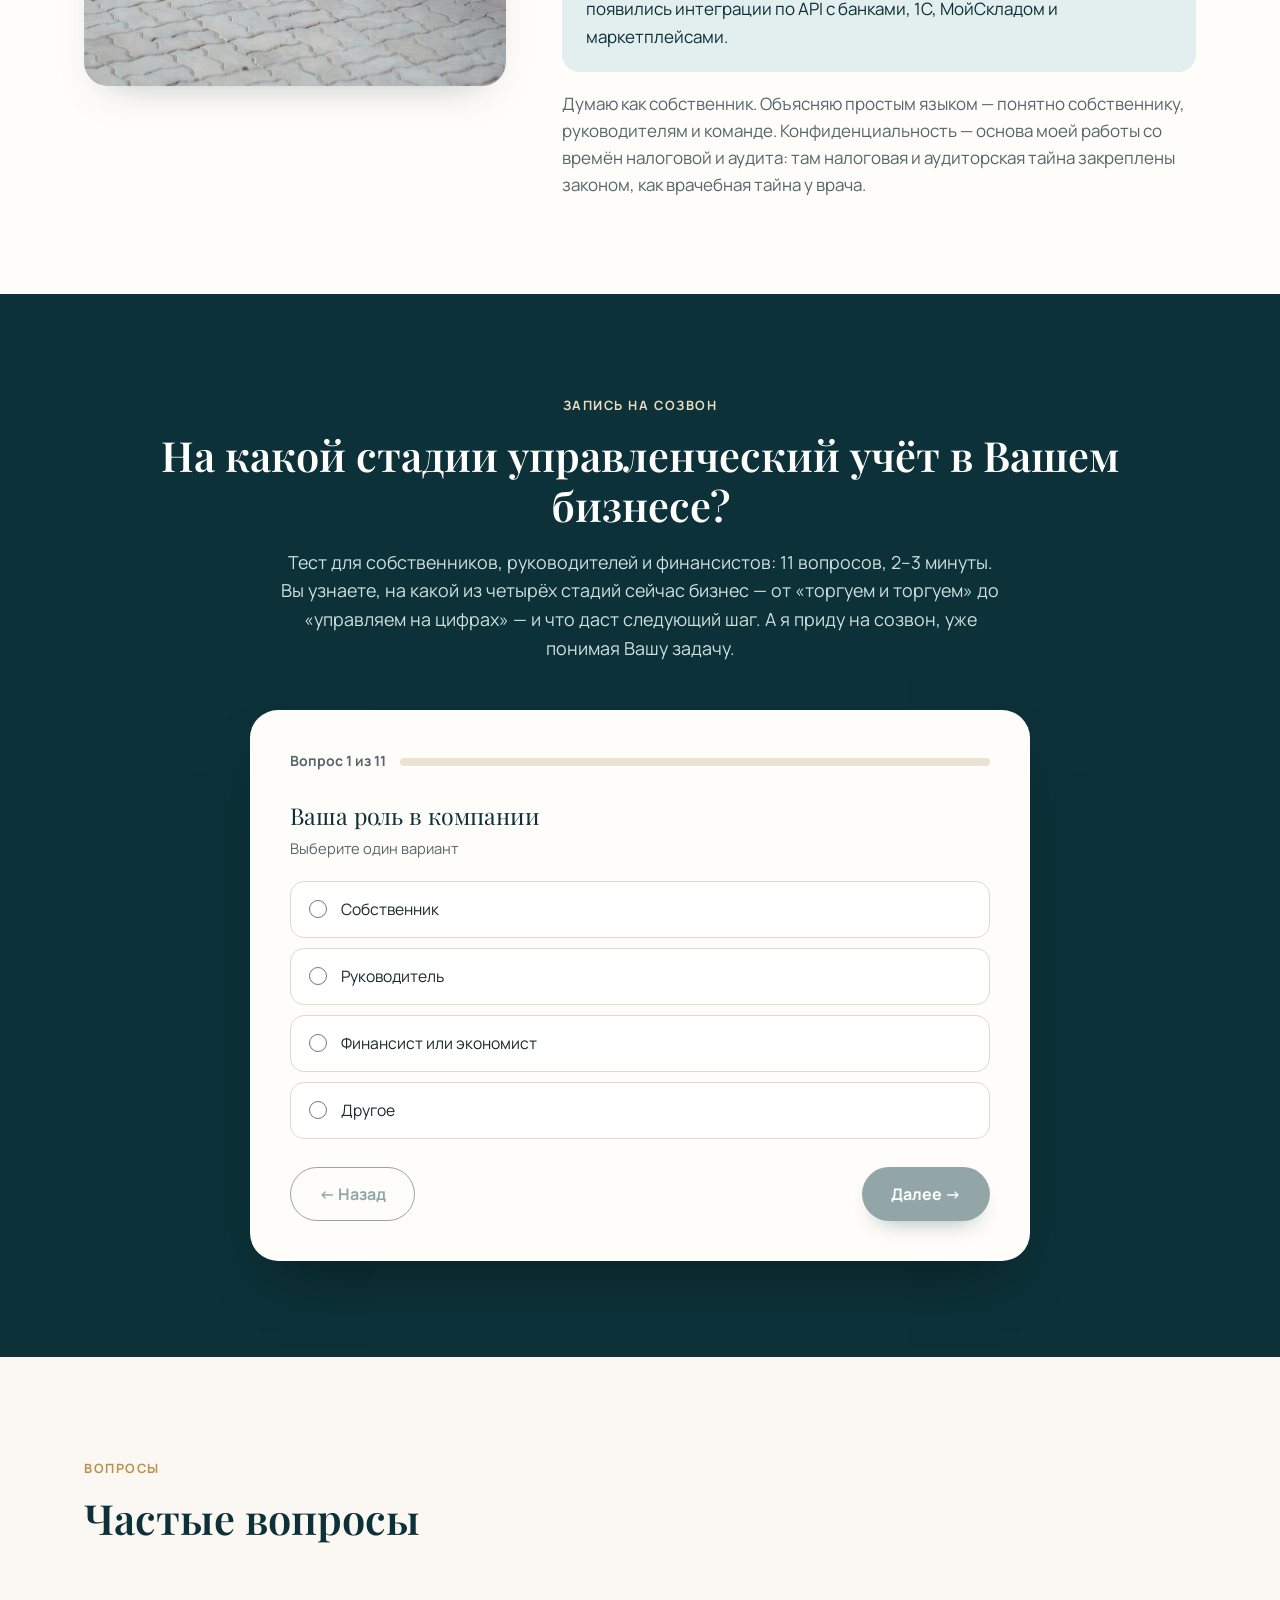
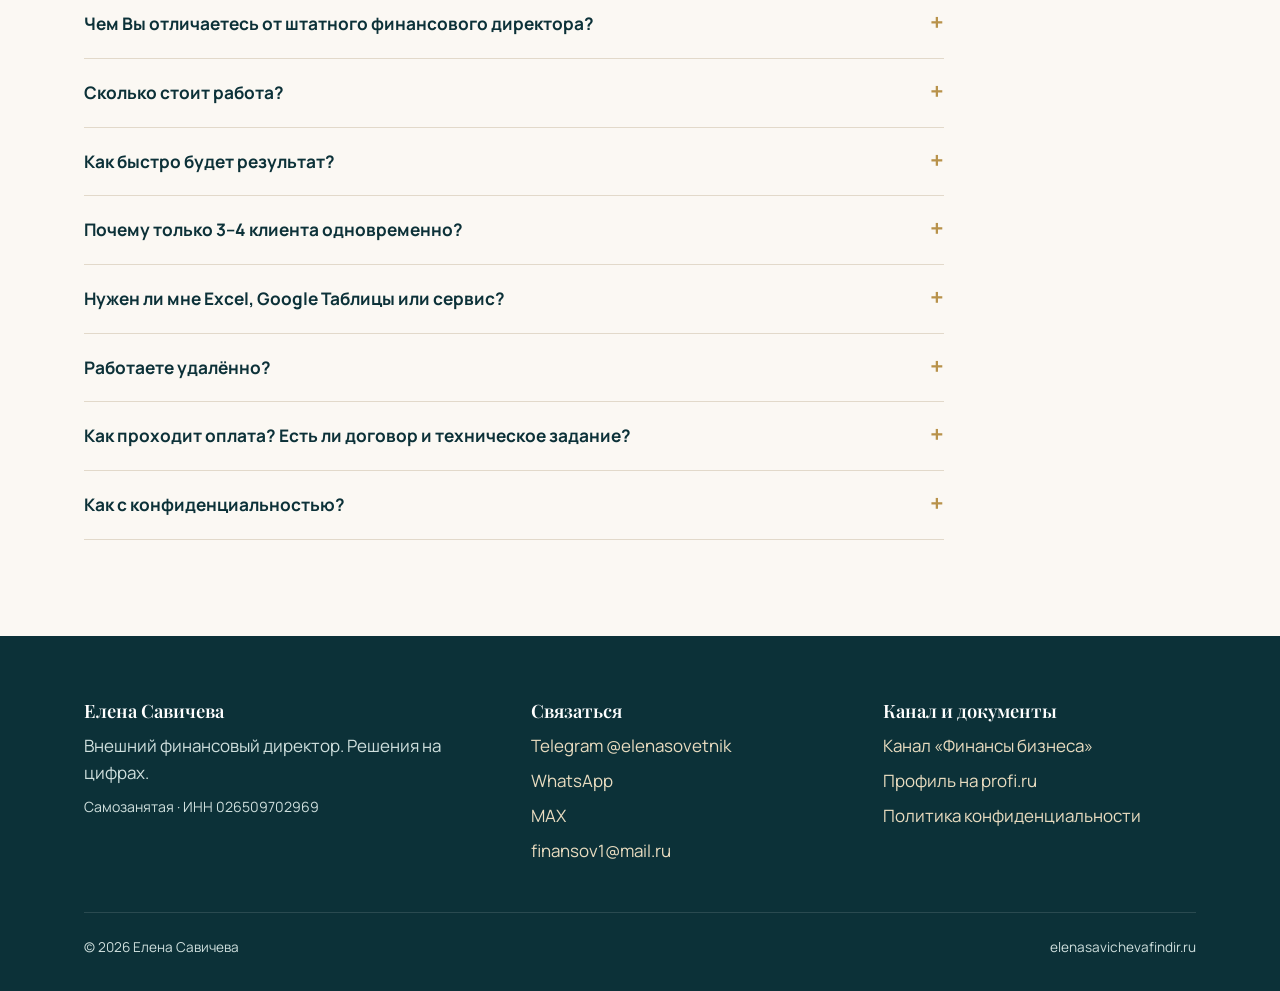
==== commit 572243ae: "Метод: цикл управления и презентация решений — понятнее Co-Authored-By: Claude Opus 5.5 <noreply@ant" ====
--- a/index.html
+++ b/index.html
@@ -406,8 +406,8 @@
         <div class="role">Этап 3 · сопровождение</div>
         <h3>Управлять на цифрах</h3>
         <ol>
-          <li>Презентация решений: графики, выводы, варианты.</li>
-          <li>Цикл управления: цифры каждую неделю, корректировки в моменте, развитие системы под задачи роста.</li>
+          <li>Презентация решений: анализ, графики, выводы и варианты решений.</li>
+          <li>Цикл управления: цифры и анализ каждую неделю, корректировка текущих планов в моменте — чтобы чётко держаться стратегии, и развитие системы под задачи роста.</li>
         </ol>
       </div>
     </div>
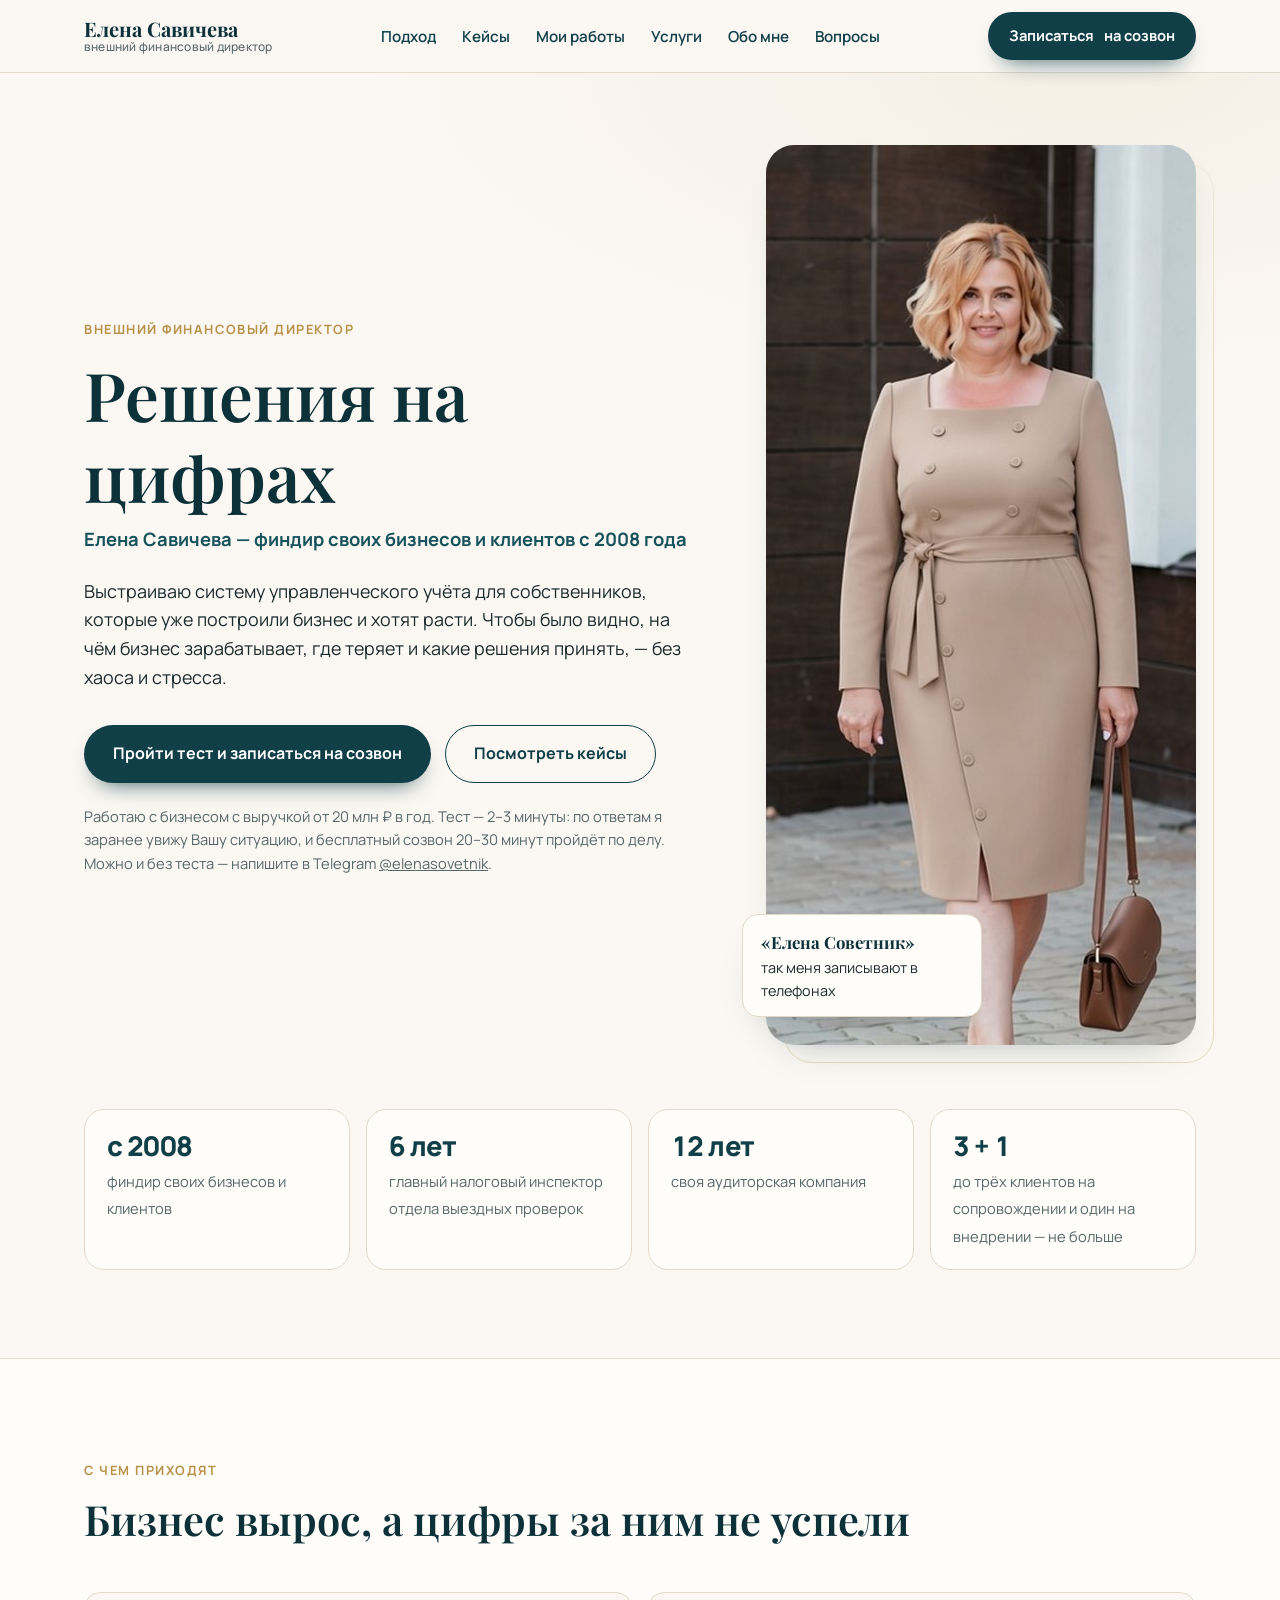
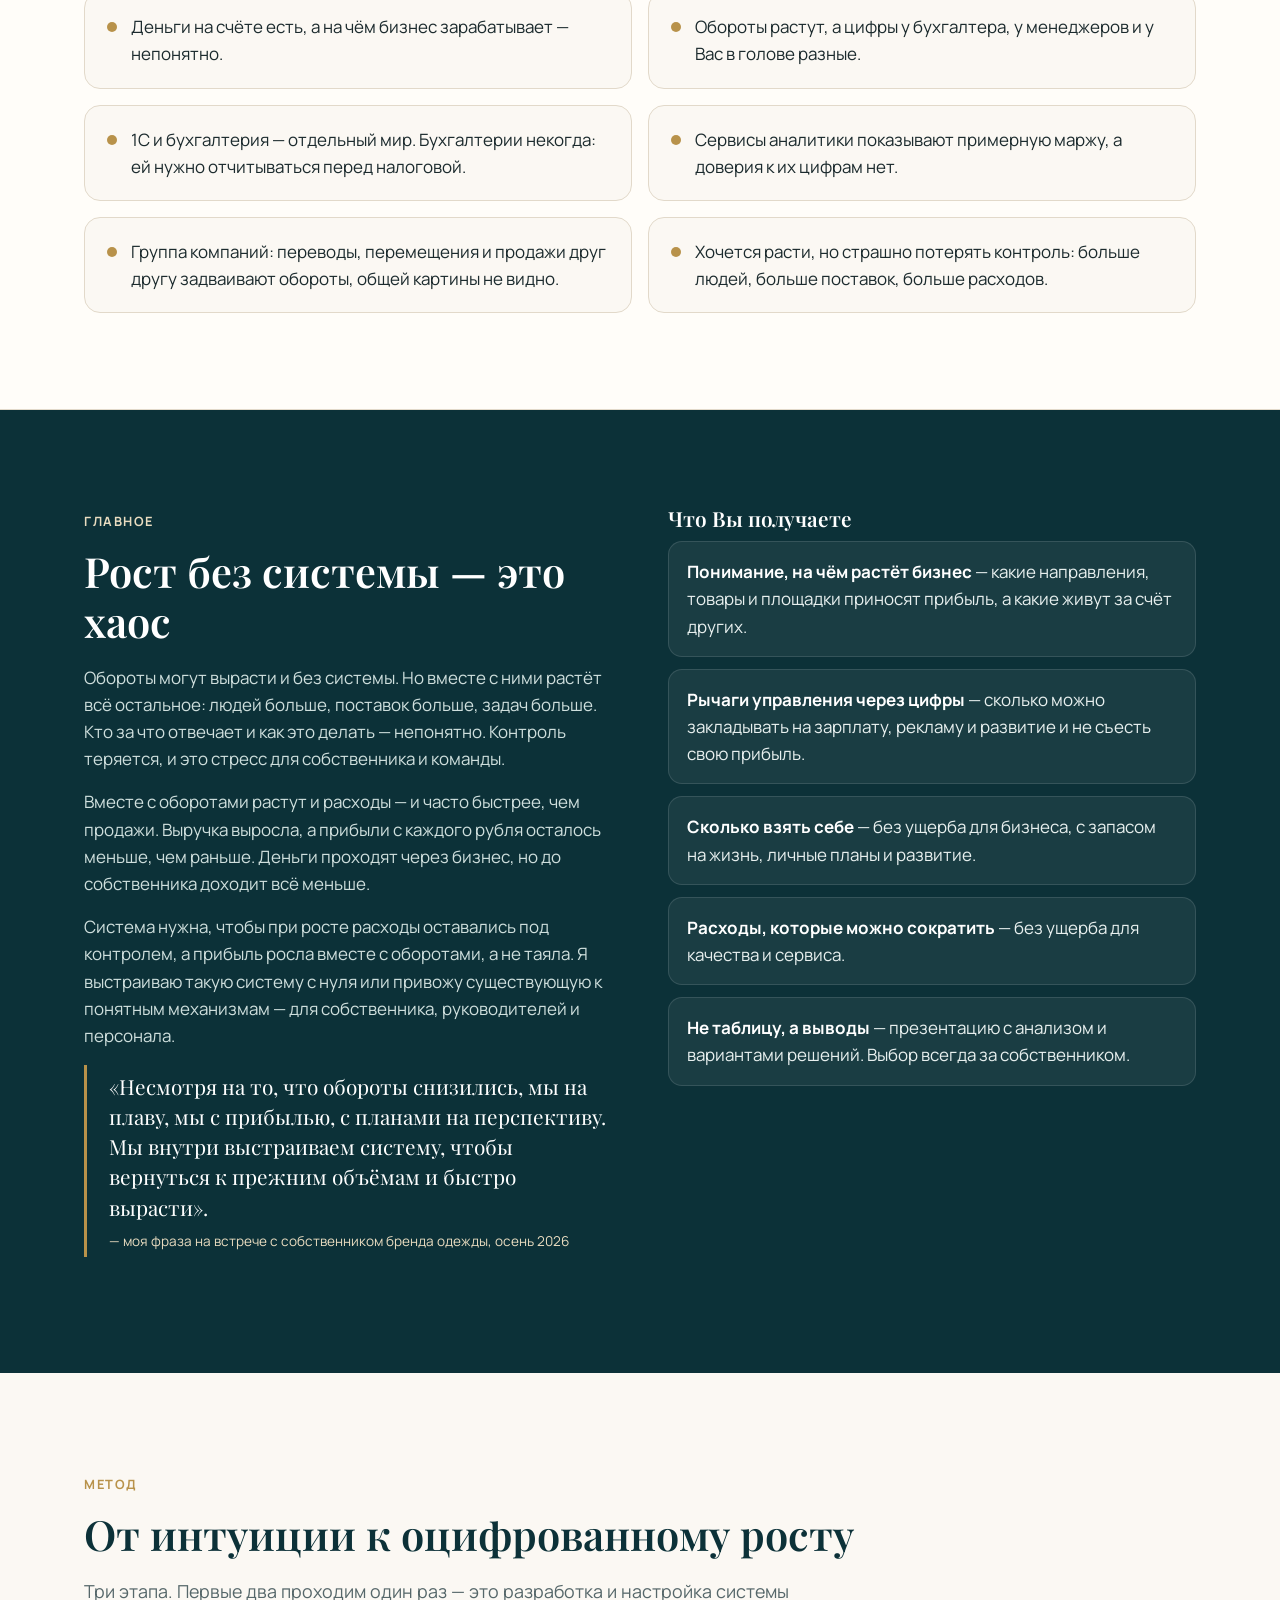
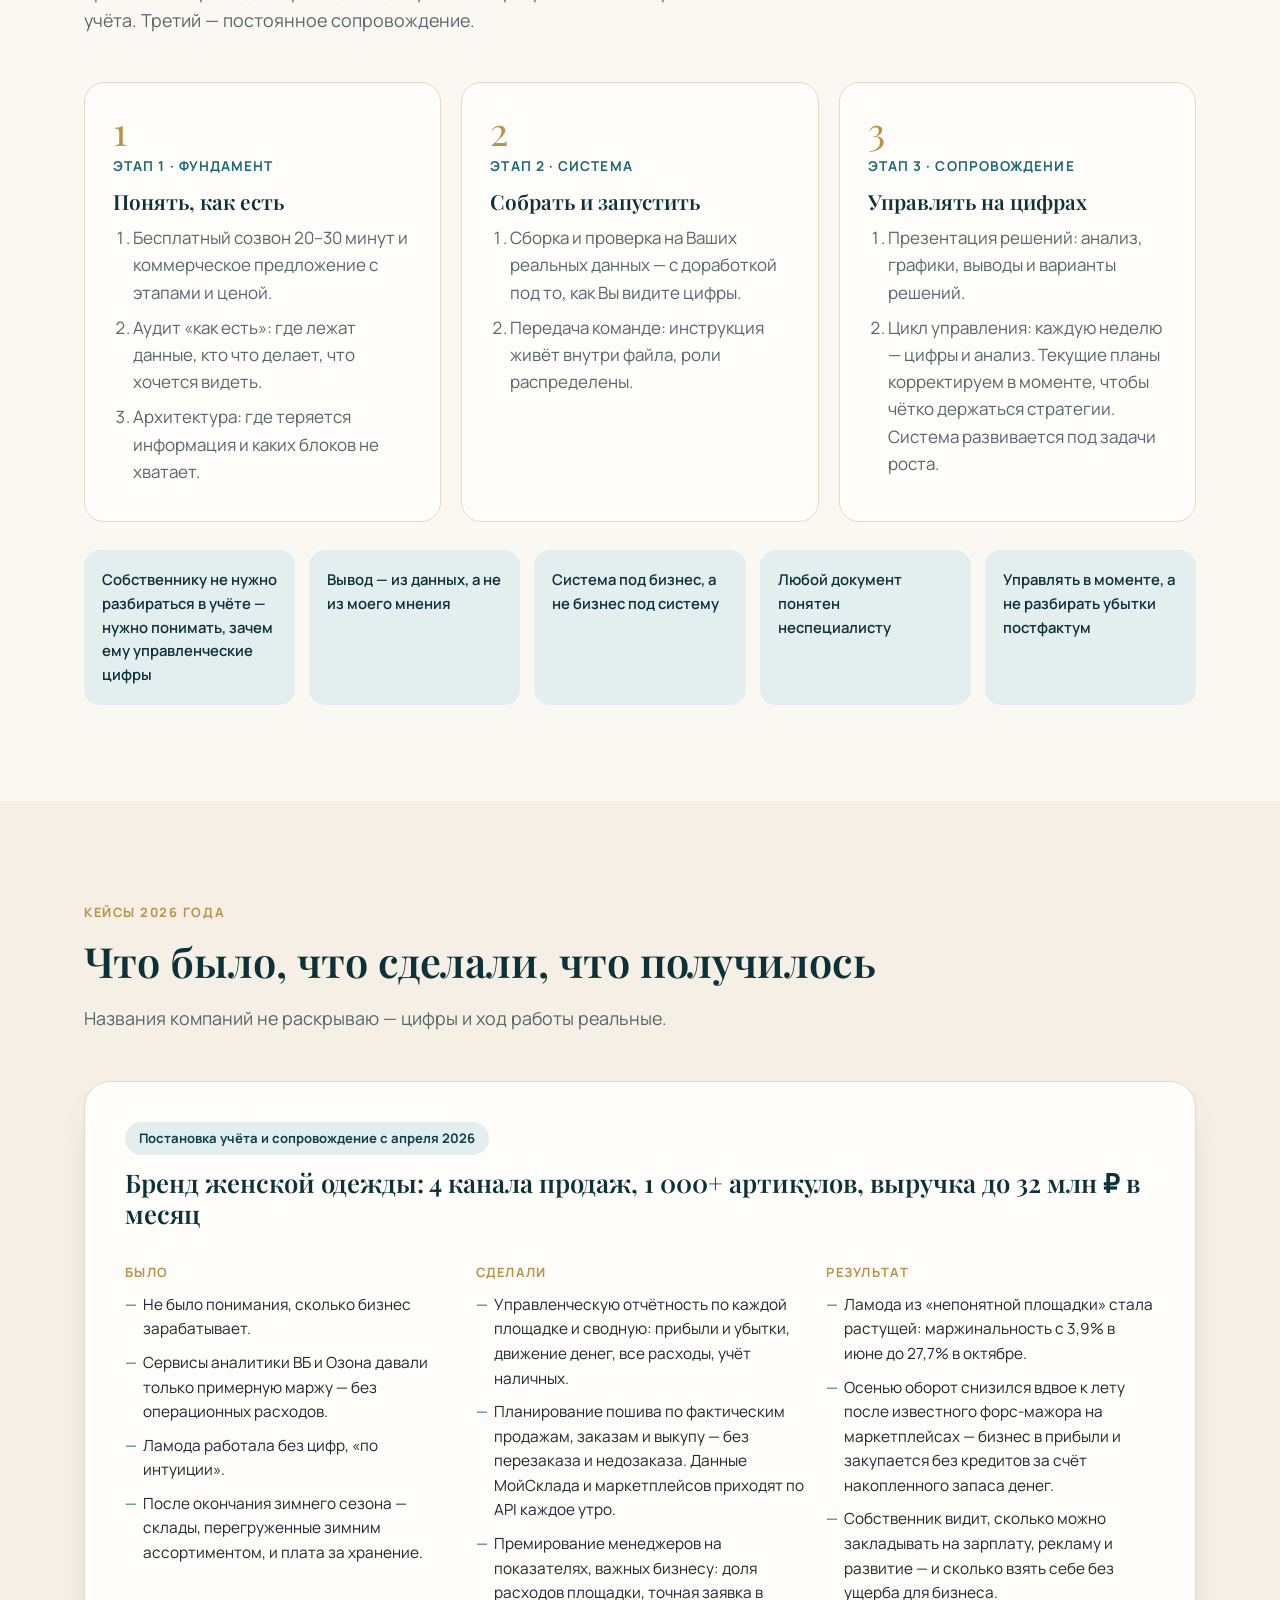
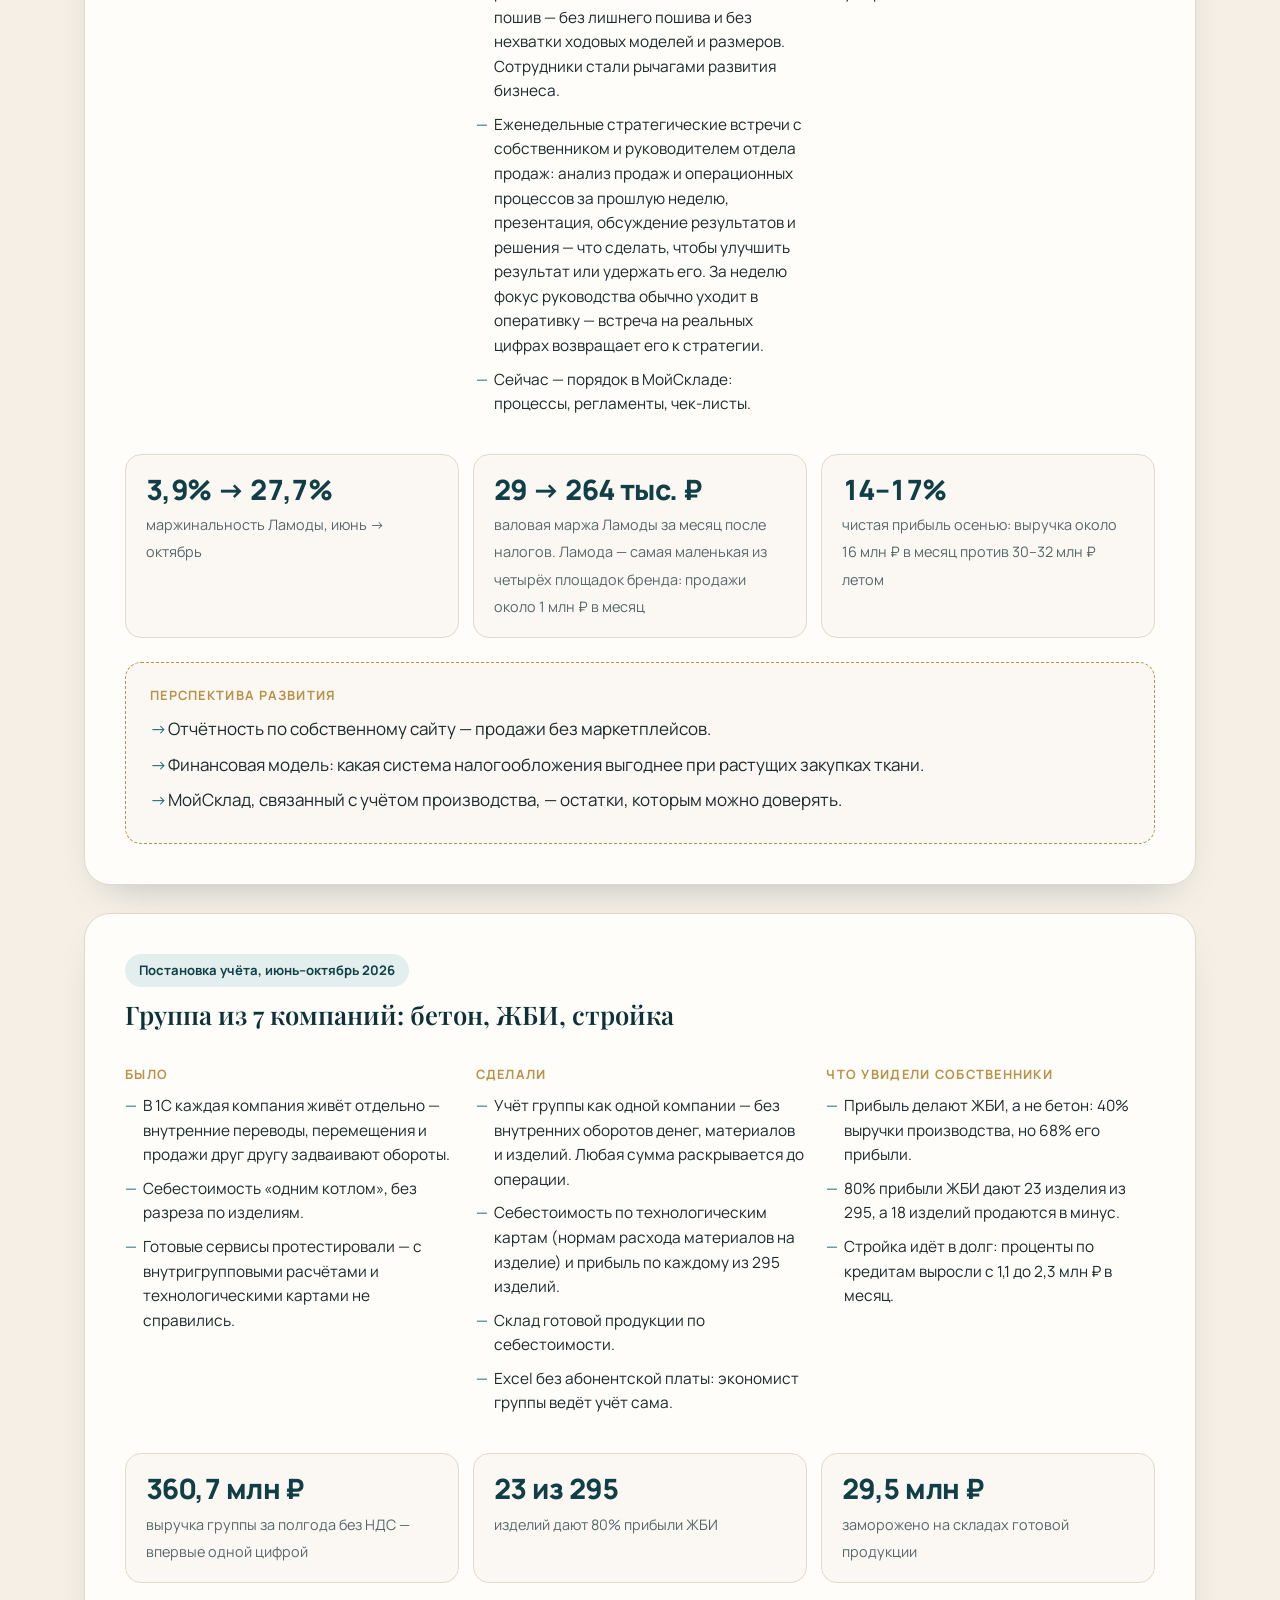
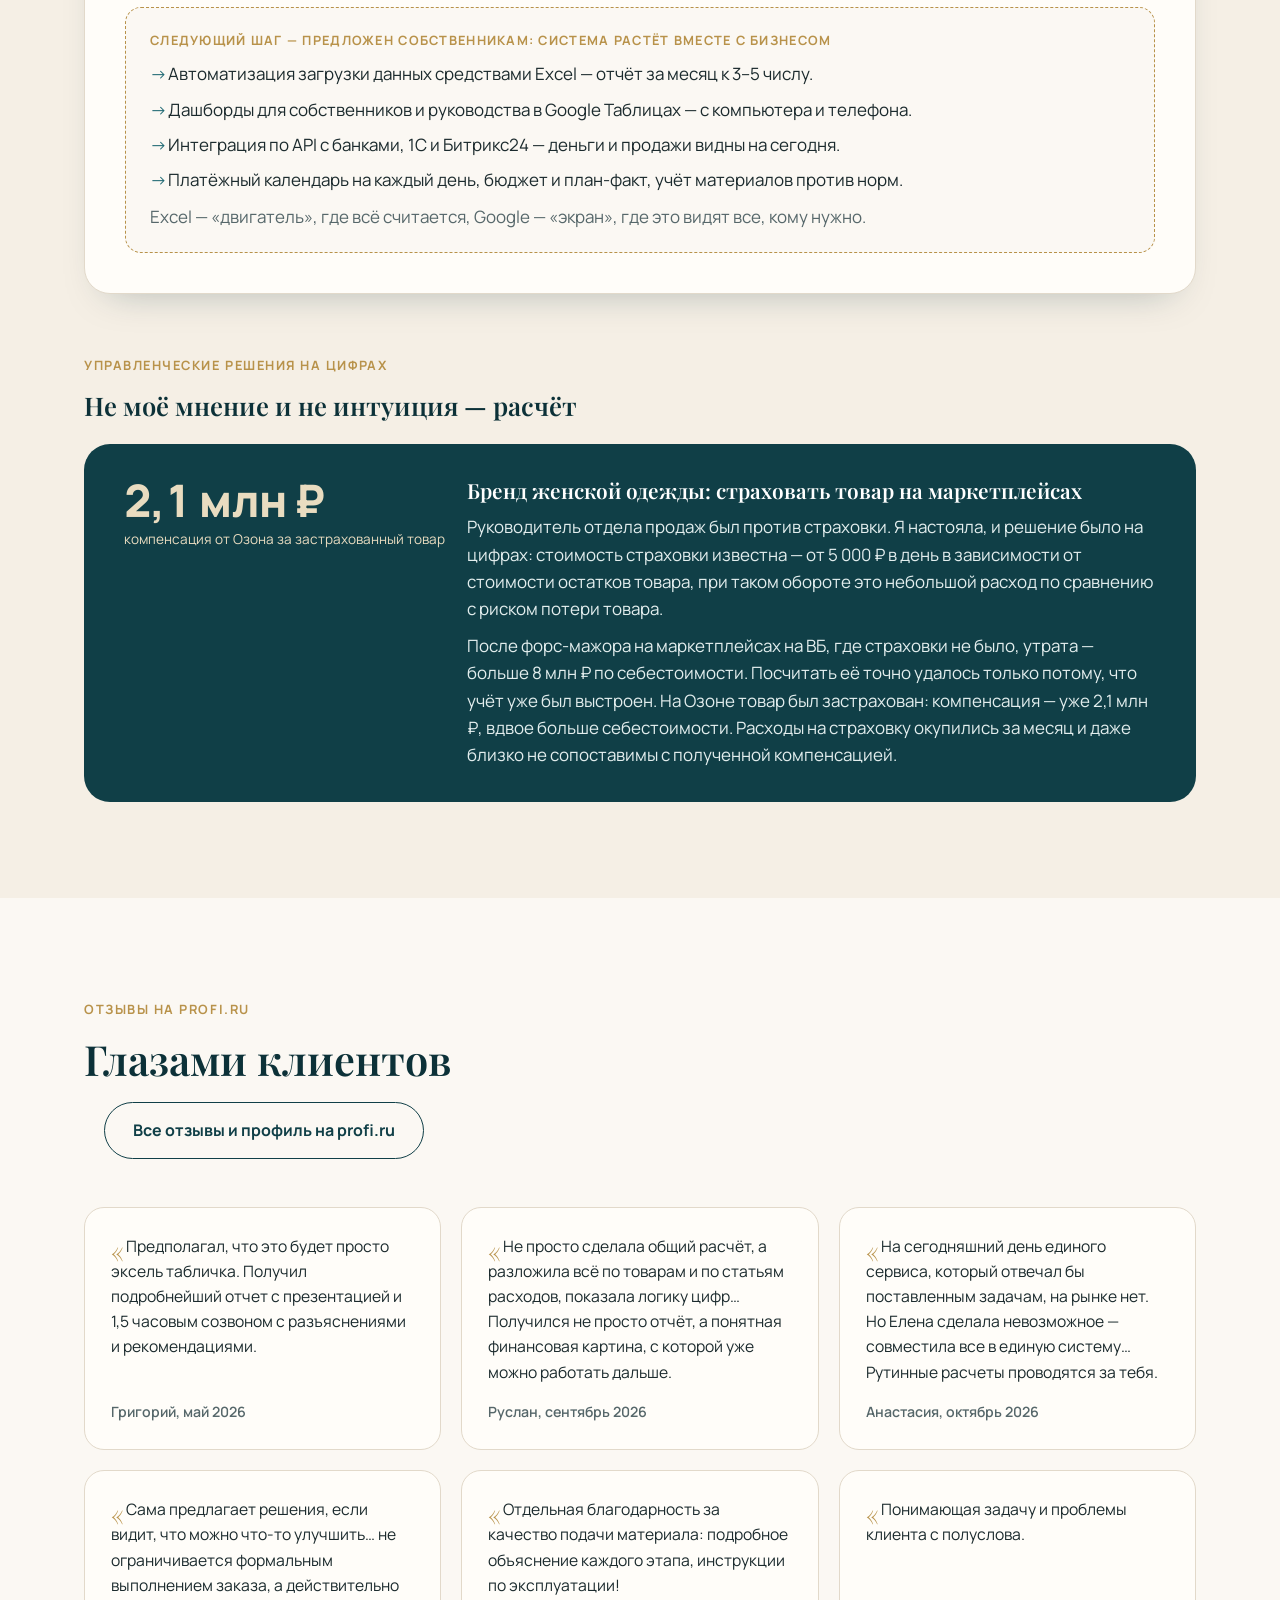
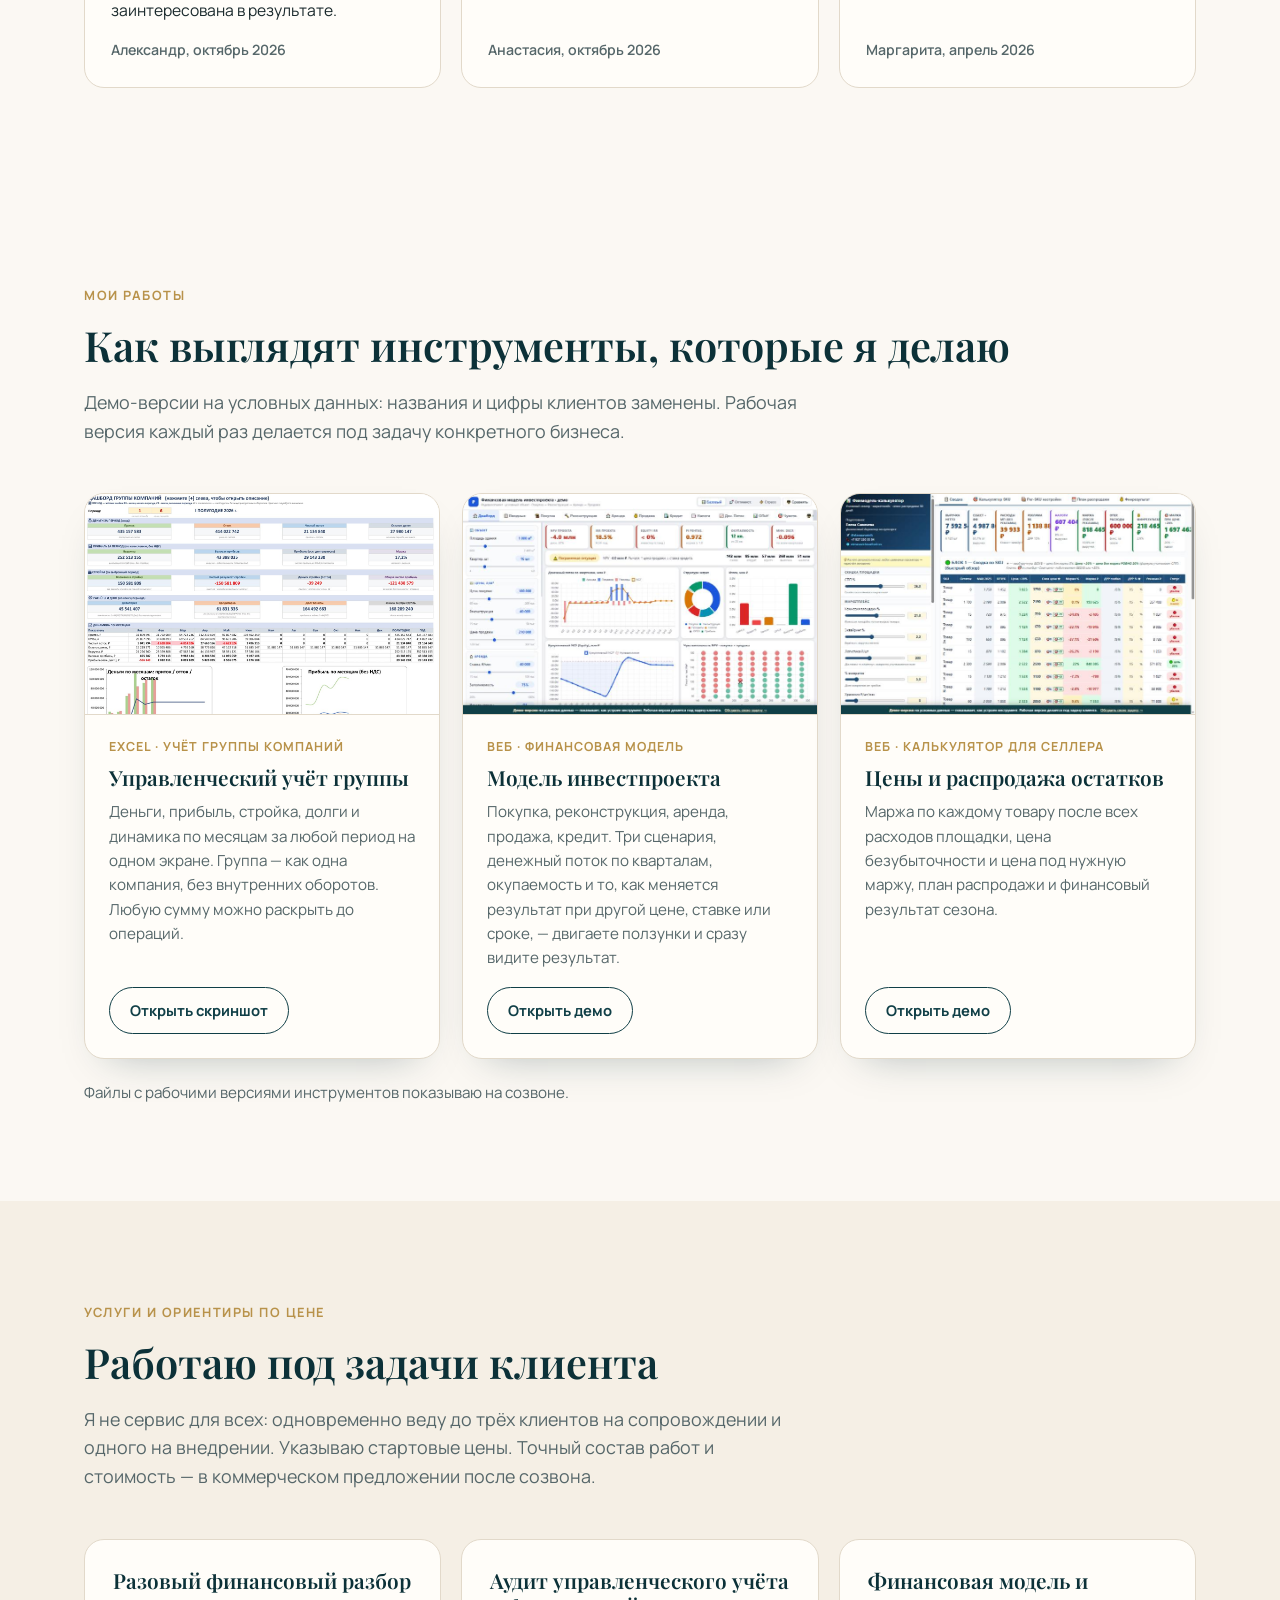
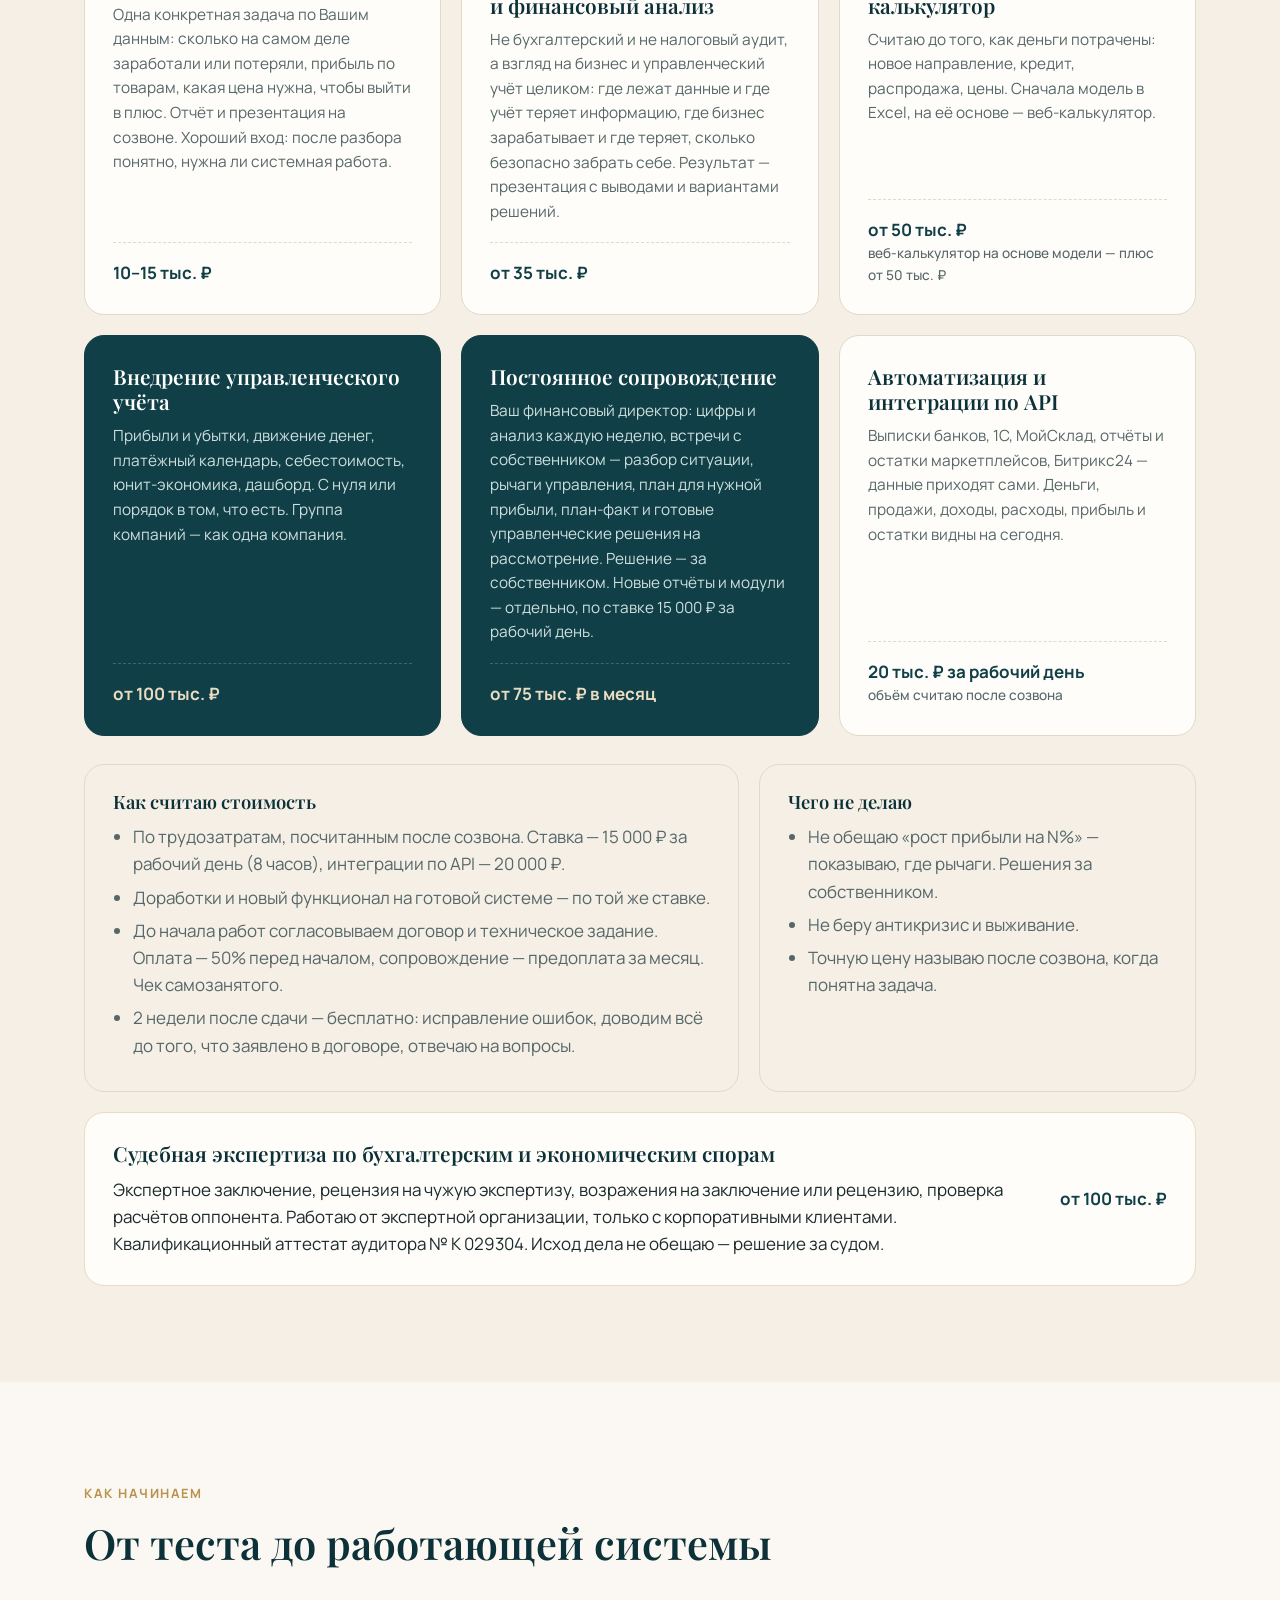
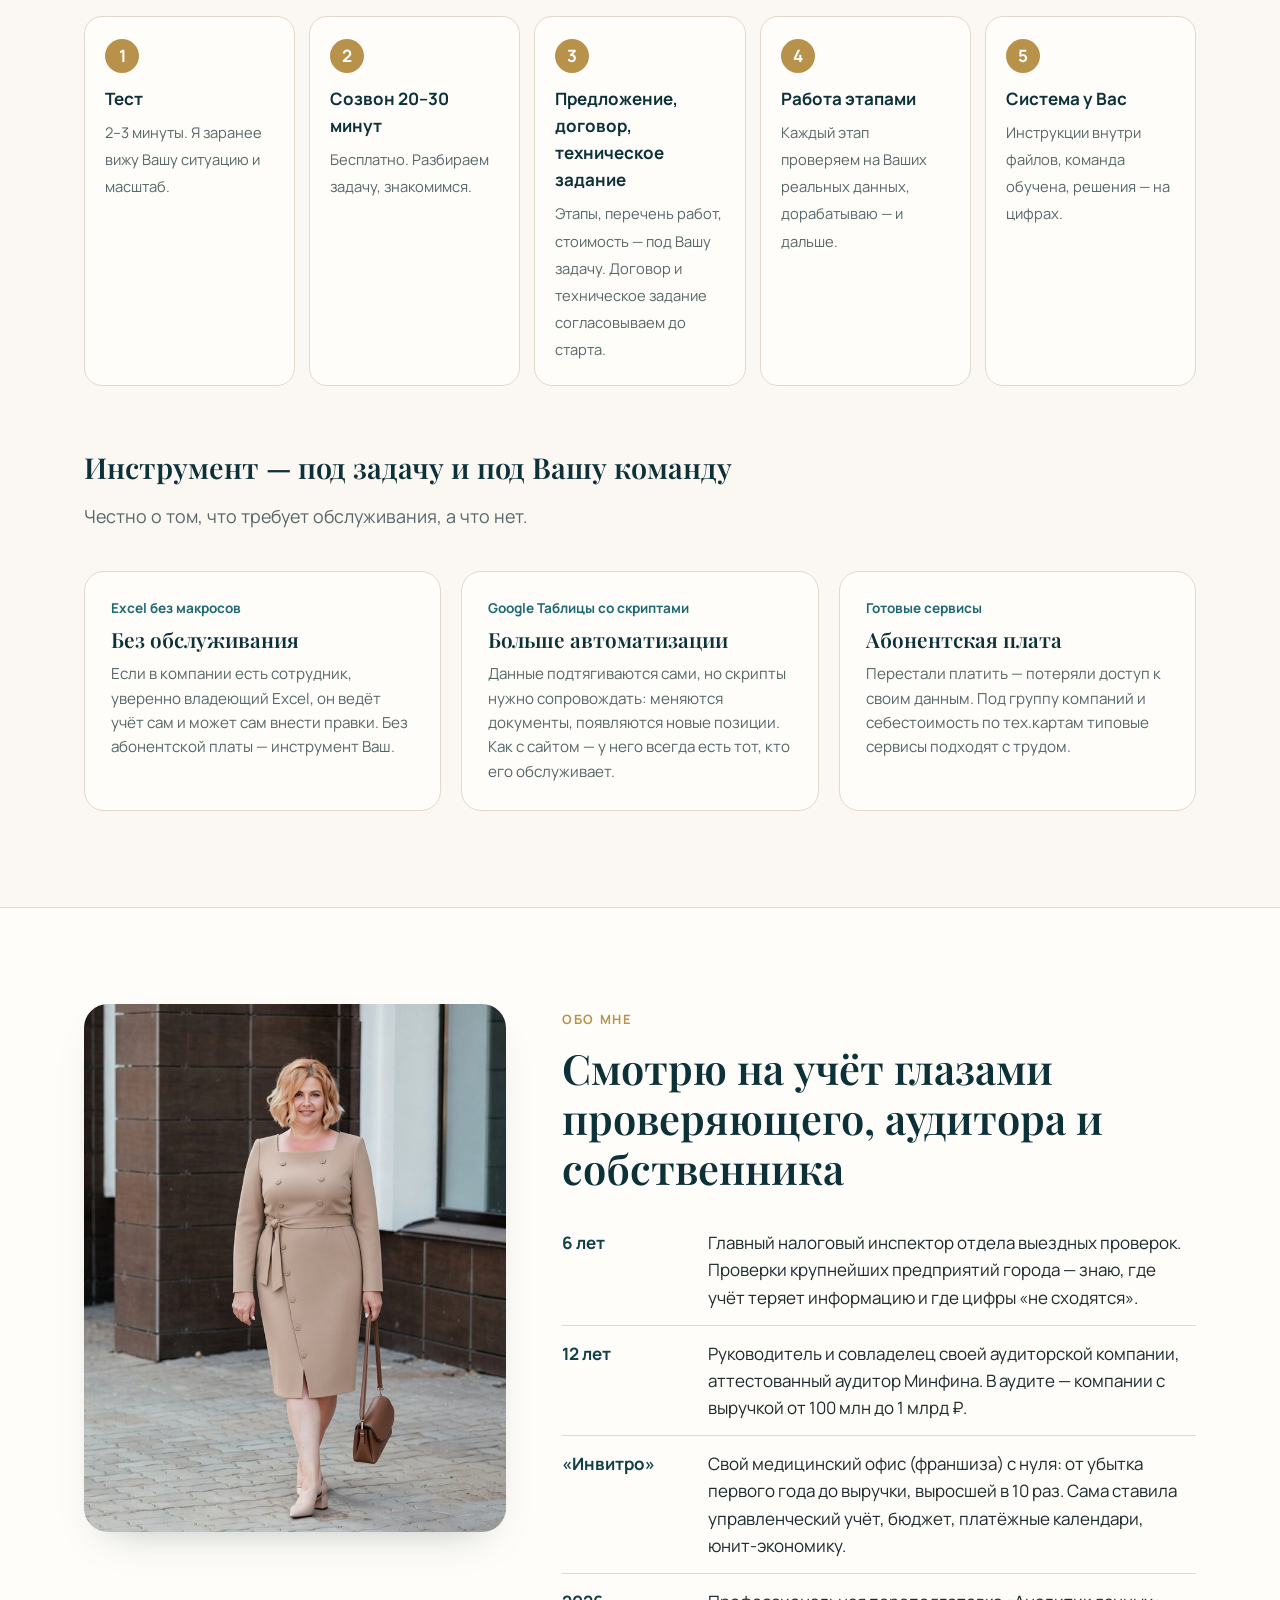
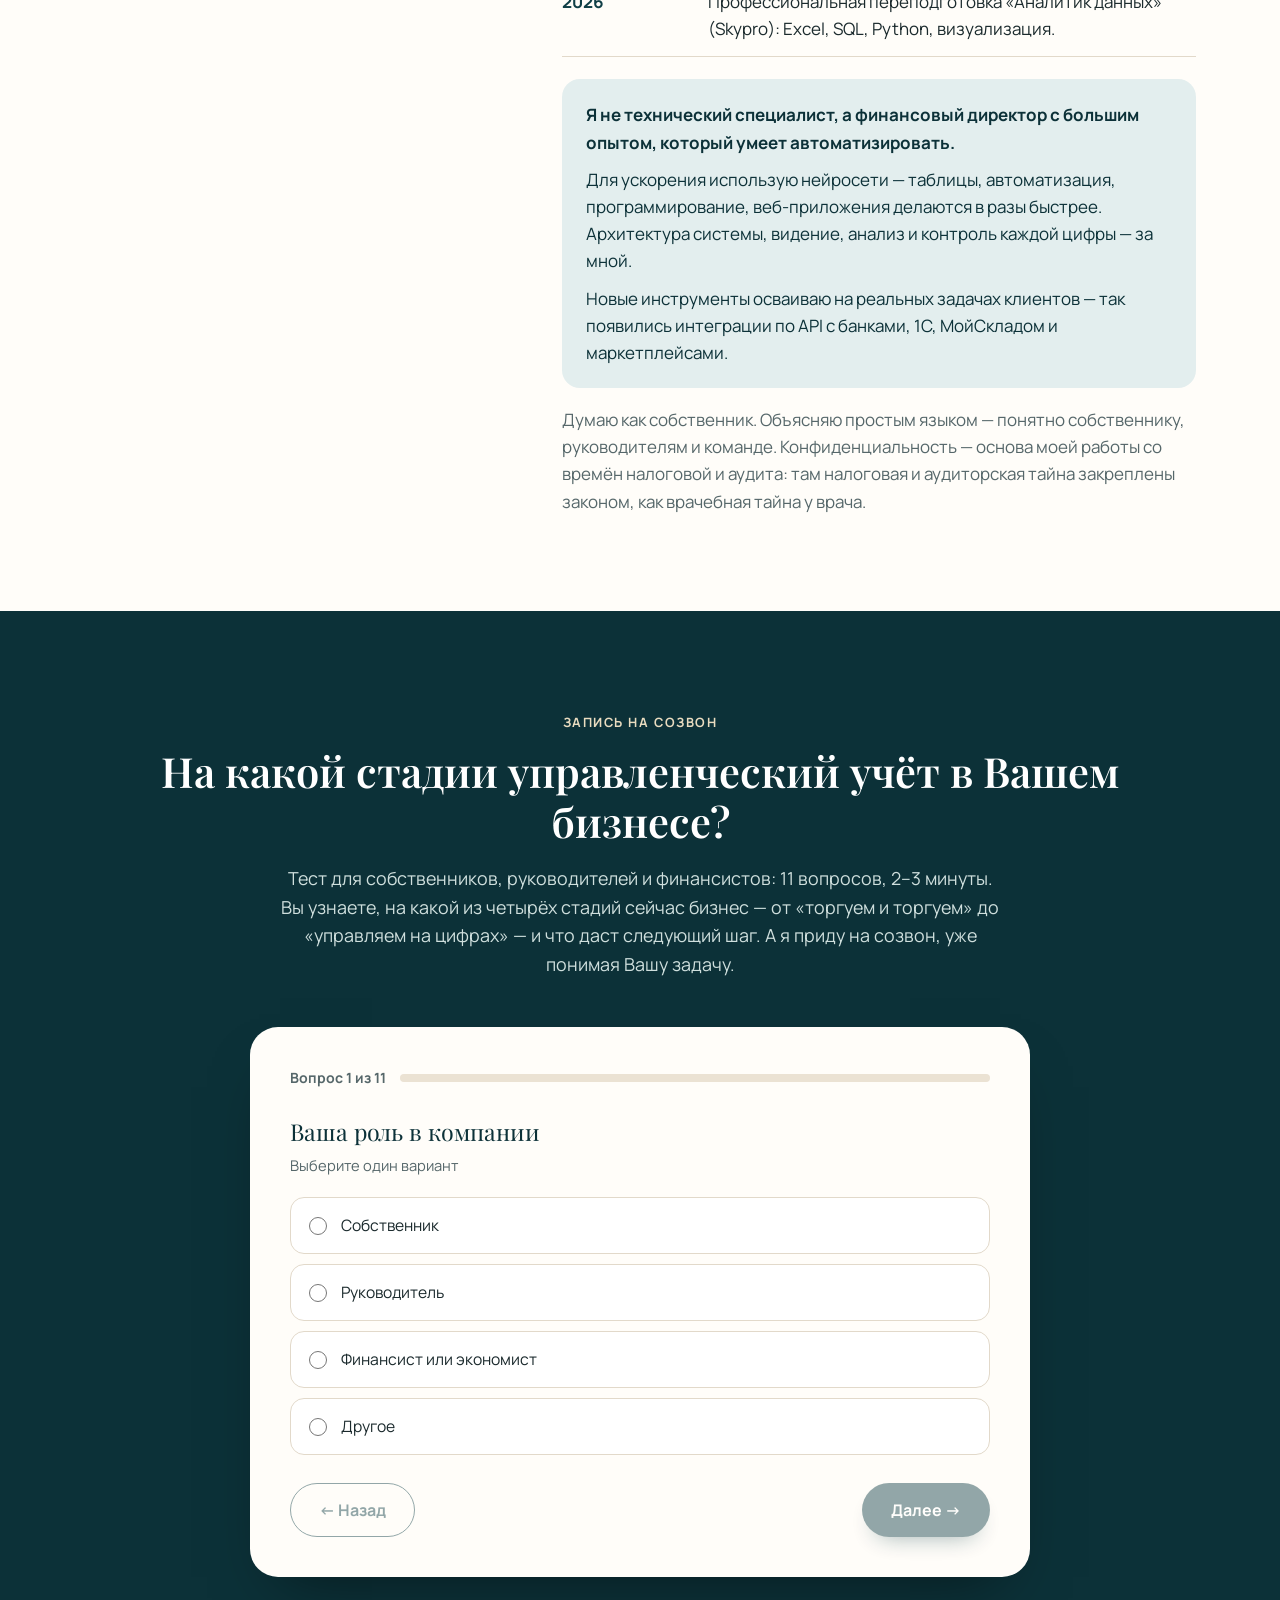
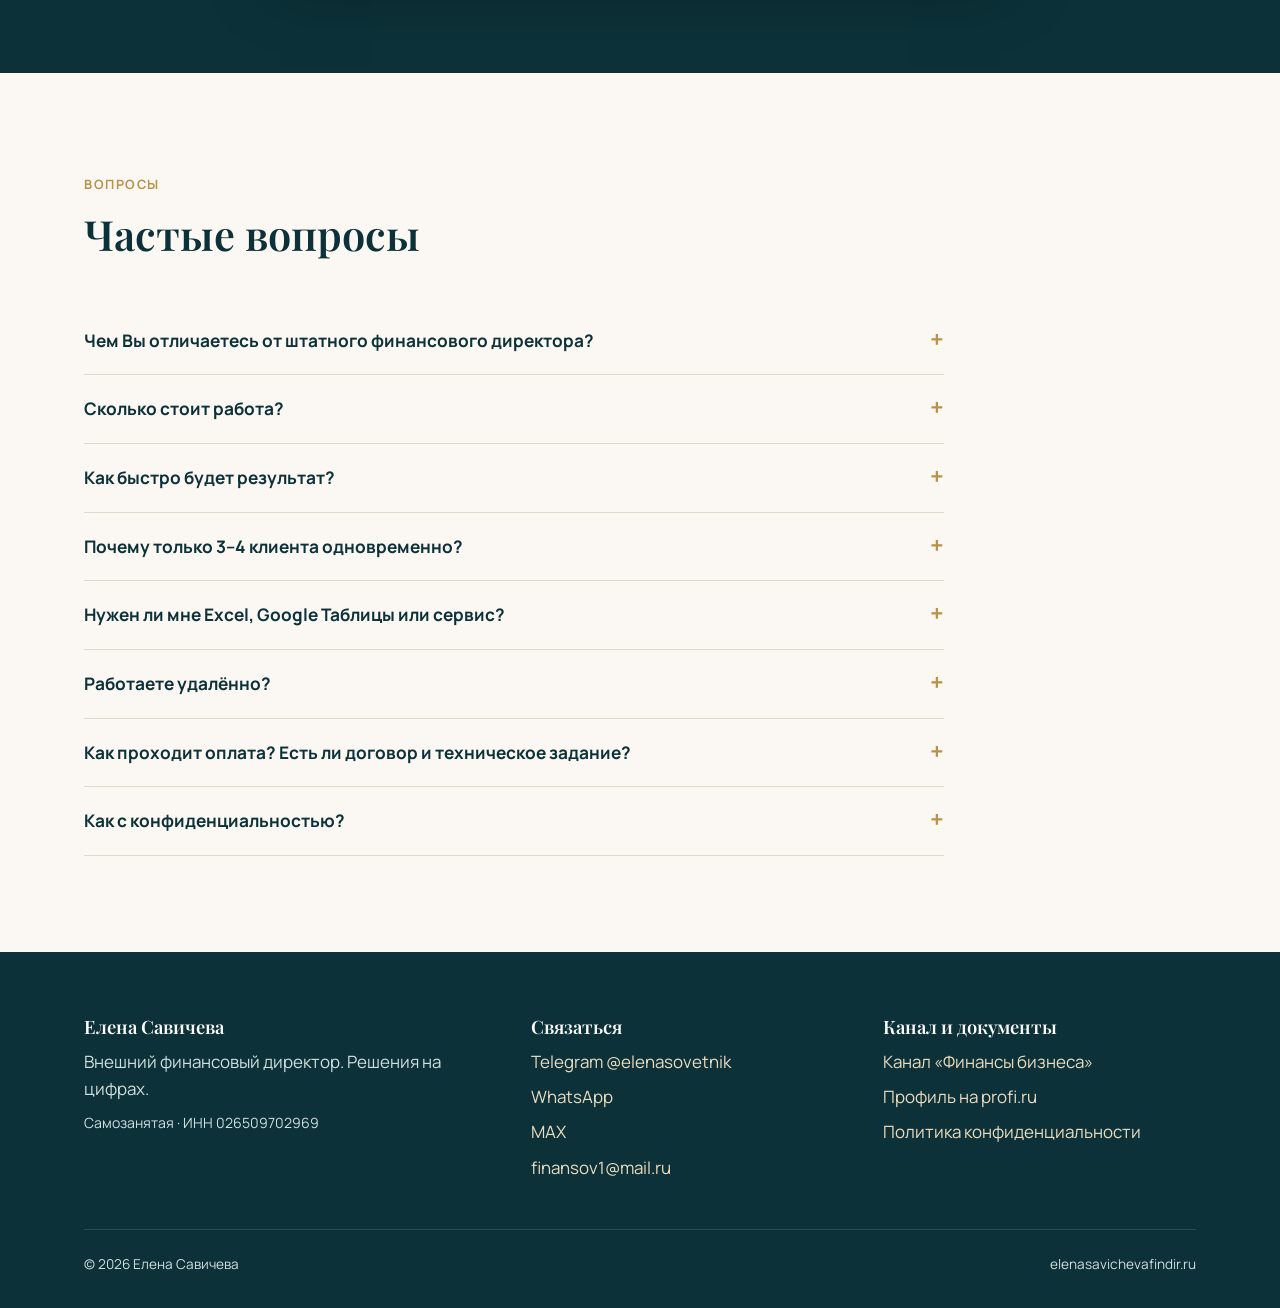
==== commit 1d601480: "Правки по проверке логики: масштаб в кейсах, 3 + 1, порог от 20 млн, цены финмодели и сопровождения," ====
--- a/index.html
+++ b/index.html
@@ -189,7 +189,7 @@
 /* about */
 .about{background:var(--white);border-top:1px solid var(--line)}
 .about-grid{display:grid;grid-template-columns:.8fr 1.2fr;gap:56px;align-items:start}
-.about-grid img{border-radius:24px;box-shadow:var(--shadow)}
+.about-grid img{border-radius:24px;box-shadow:var(--shadow);width:100%;height:auto;aspect-ratio:4/5;object-fit:cover;object-position:50% 12%}
 .timeline{list-style:none;margin:22px 0}
 .timeline li{display:grid;grid-template-columns:130px 1fr;gap:16px;padding:14px 0;border-bottom:1px solid var(--line)}
 .timeline b{color:var(--teal-800)}
@@ -315,7 +315,7 @@
           <a class="btn btn-primary" href="#test">Пройти тест и записаться на созвон</a>
           <a class="btn btn-ghost" href="#cases">Посмотреть кейсы</a>
         </div>
-        <p class="hero-note">Тест — 2–3 минуты. По ответам я заранее увижу Вашу ситуацию, и созвон 20–30 минут пройдёт по делу.</p>
+        <p class="hero-note">Работаю с бизнесом с выручкой от 20 млн ₽ в год. Тест — 2–3 минуты: по ответам я заранее увижу Вашу ситуацию, и бесплатный созвон 20–30 минут пройдёт по делу. Можно и без теста — напишите в Telegram <a href="https://t.me/elenasovetnik" target="_blank" rel="noopener">@elenasovetnik</a>.</p>
       </div>
       <div class="photo-wrap reveal">
         <img src="assets/elena.jpg" alt="Елена Савичева, внешний финансовый директор" width="720" height="900">
@@ -326,7 +326,7 @@
       <div class="fact"><b>с 2008</b><span>финдир своих бизнесов и клиентов</span></div>
       <div class="fact"><b>6 лет</b><span>главный налоговый инспектор отдела выездных проверок</span></div>
       <div class="fact"><b>12 лет</b><span>своя аудиторская компания</span></div>
-      <div class="fact"><b>3 + 1</b><span>клиента на сопровождении и один на внедрении — не больше</span></div>
+      <div class="fact"><b>3 + 1</b><span>до трёх клиентов на сопровождении и один на внедрении — не больше</span></div>
     </div>
   </div>
 </section>
@@ -367,7 +367,7 @@
         <li><b>Рычаги управления через цифры</b> — сколько можно закладывать на зарплату, рекламу и развитие и не съесть свою прибыль.</li>
         <li><b>Сколько взять себе</b> — без ущерба для бизнеса, с запасом на жизнь, личные планы и развитие.</li>
         <li><b>Расходы, которые можно сократить</b> — без ущерба для качества и сервиса.</li>
-        <li><b>Не таблицу, а решения</b> — презентацию с выводами и вариантами. Решение всегда за собственником.</li>
+        <li><b>Не таблицу, а выводы</b> — презентацию с анализом и вариантами решений. Выбор всегда за собственником.</li>
       </ul>
     </div>
   </div>
@@ -387,7 +387,7 @@
         <div class="role">Этап 1 · фундамент</div>
         <h3>Понять, как есть</h3>
         <ol>
-          <li>Созвон 20–30 минут и коммерческое предложение с этапами и ценой.</li>
+          <li>Бесплатный созвон 20–30 минут и коммерческое предложение с этапами и ценой.</li>
           <li>Аудит «как есть»: где лежат данные, кто что делает, что хочется видеть.</li>
           <li>Архитектура: где теряется информация и каких блоков не хватает.</li>
         </ol>
@@ -407,7 +407,7 @@
         <h3>Управлять на цифрах</h3>
         <ol>
           <li>Презентация решений: анализ, графики, выводы и варианты решений.</li>
-          <li>Цикл управления: цифры и анализ каждую неделю, корректировка текущих планов в моменте — чтобы чётко держаться стратегии, и развитие системы под задачи роста.</li>
+          <li>Цикл управления: каждую неделю — цифры и анализ. Текущие планы корректируем в моменте, чтобы чётко держаться стратегии. Система развивается под задачи роста.</li>
         </ol>
       </div>
     </div>
@@ -434,7 +434,7 @@
       <div class="case-top">
         <div>
           <span class="tag">Постановка учёта и сопровождение с апреля 2026</span>
-          <h3>Бренд женской одежды: 4 канала продаж, 1 000+ артикулов</h3>
+          <h3>Бренд женской одежды: 4 канала продаж, 1 000+ артикулов, выручка до 32 млн ₽ в месяц</h3>
         </div>
       </div>
       <div class="case-cols">
@@ -453,7 +453,7 @@
             <li>Управленческую отчётность по каждой площадке и сводную: прибыли и убытки, движение денег, все расходы, учёт наличных.</li>
             <li>Планирование пошива по фактическим продажам, заказам и выкупу — без перезаказа и недозаказа. Данные МойСклада и маркетплейсов приходят по API каждое утро.</li>
             <li>Премирование менеджеров на показателях, важных бизнесу: доля расходов площадки, точная заявка в пошив — без лишнего пошива и без нехватки ходовых моделей и размеров. Сотрудники стали рычагами развития бизнеса.</li>
-            <li>Еженедельные стратегические встречи с собственником и РОП: анализ продаж и операционных процессов за прошлую неделю, презентация, обсуждение результатов и решения — что сделать, чтобы улучшить результат или удержать его. За неделю фокус руководства обычно уходит в оперативку — встреча на реальных цифрах возвращает его к стратегии.</li>
+            <li>Еженедельные стратегические встречи с собственником и руководителем отдела продаж: анализ продаж и операционных процессов за прошлую неделю, презентация, обсуждение результатов и решения — что сделать, чтобы улучшить результат или удержать его. За неделю фокус руководства обычно уходит в оперативку — встреча на реальных цифрах возвращает его к стратегии.</li>
             <li>Сейчас — порядок в МойСкладе: процессы, регламенты, чек-листы.</li>
           </ul>
         </div>
@@ -468,8 +468,8 @@
       </div>
       <div class="metrics">
         <div class="metric"><b>3,9% → 27,7%</b><span>маржинальность Ламоды, июнь → октябрь</span></div>
-        <div class="metric"><b>29 → 264 тыс. ₽</b><span>валовая маржа Ламоды за месяц после налогов</span></div>
-        <div class="metric"><b>14–17%</b><span>чистая прибыль осенью при обороте вдвое ниже летнего</span></div>
+        <div class="metric"><b>29 → 264 тыс. ₽</b><span>валовая маржа Ламоды за месяц после налогов. Ламода — самая маленькая из четырёх площадок бренда: продажи около 1 млн ₽ в месяц</span></div>
+        <div class="metric"><b>14–17%</b><span>чистая прибыль осенью: выручка около 16 млн ₽ в месяц против 30–32 млн ₽ летом</span></div>
       </div>
       <div class="next-box">
         <h4>Перспектива развития</h4>
@@ -494,14 +494,14 @@
           <ul>
             <li>В 1С каждая компания живёт отдельно — внутренние переводы, перемещения и продажи друг другу задваивают обороты.</li>
             <li>Себестоимость «одним котлом», без разреза по изделиям.</li>
-            <li>Готовые сервисы протестировали — с внутригрупповыми расчётами и тех.картами не справились.</li>
+            <li>Готовые сервисы протестировали — с внутригрупповыми расчётами и технологическими картами не справились.</li>
           </ul>
         </div>
         <div>
           <h4>Сделали</h4>
           <ul>
             <li>Учёт группы как одной компании — без внутренних оборотов денег, материалов и изделий. Любая сумма раскрывается до операции.</li>
-            <li>Себестоимость по технологическим картам и юнит-экономику почти по 300 изделиям.</li>
+            <li>Себестоимость по технологическим картам (нормам расхода материалов на изделие) и прибыль по каждому из 295 изделий.</li>
             <li>Склад готовой продукции по себестоимости.</li>
             <li>Excel без абонентской платы: экономист группы ведёт учёт сама.</li>
           </ul>
@@ -509,19 +509,19 @@
         <div>
           <h4>Что увидели собственники</h4>
           <ul>
-            <li>Прибыль делают ЖБИ, а не бетон: 68% прибыли при 40% выручки.</li>
+            <li>Прибыль делают ЖБИ, а не бетон: 40% выручки производства, но 68% его прибыли.</li>
             <li>80% прибыли ЖБИ дают 23 изделия из 295, а 18 изделий продаются в минус.</li>
-            <li>Стройка идёт в долг — и видно, сколько это стоит в процентах.</li>
+            <li>Стройка идёт в долг: проценты по кредитам выросли с 1,1 до 2,3 млн ₽ в месяц.</li>
           </ul>
         </div>
       </div>
       <div class="metrics">
-        <div class="metric"><b>360,7 млн ₽</b><span>выручка группы за полгода — впервые одной цифрой</span></div>
+        <div class="metric"><b>360,7 млн ₽</b><span>выручка группы за полгода без НДС — впервые одной цифрой</span></div>
         <div class="metric"><b>23 из 295</b><span>изделий дают 80% прибыли ЖБИ</span></div>
-        <div class="metric"><b>29,5 млн ₽</b><span>заморожено в складе готовой продукции</span></div>
+        <div class="metric"><b>29,5 млн ₽</b><span>заморожено на складах готовой продукции</span></div>
       </div>
       <div class="next-box">
-        <h4>Перспектива развития — система растёт вместе с бизнесом</h4>
+        <h4>Следующий шаг — предложен собственникам: система растёт вместе с бизнесом</h4>
         <ul>
           <li>Автоматизация загрузки данных средствами Excel — отчёт за месяц к 3–5 числу.</li>
           <li>Дашборды для собственников и руководства в Google Таблицах — с компьютера и телефона.</li>
@@ -537,10 +537,10 @@
       <h3 style="font-size:1.6rem">Не моё мнение и не интуиция — расчёт</h3>
     </div>
     <div class="mini-case reveal">
-      <div class="num">2,1 млн ₽</div>
+      <div><div class="num">2,1 млн ₽</div><div style="color:var(--gold-soft);font-size:.85rem;margin-top:6px">компенсация от Озона за застрахованный товар</div></div>
       <div>
         <h3>Бренд женской одежды: страховать товар на маркетплейсах</h3>
-        <p>РОП был против страховки. Я настояла, и решение было на цифрах: стоимость страховки известна — от 5 000 ₽ в день в зависимости от стоимости остатков товара, при таком обороте это небольшой расход по сравнению с риском потери товара.</p>
+        <p>Руководитель отдела продаж был против страховки. Я настояла, и решение было на цифрах: стоимость страховки известна — от 5 000 ₽ в день в зависимости от стоимости остатков товара, при таком обороте это небольшой расход по сравнению с риском потери товара.</p>
         <p style="margin-top:10px">После форс-мажора на маркетплейсах на ВБ, где страховки не было, утрата — больше 8 млн ₽ по себестоимости. Посчитать её точно удалось только потому, что учёт уже был выстроен. На Озоне товар был застрахован: компенсация — уже 2,1 млн ₽, вдвое больше себестоимости. Расходы на страховку окупились за месяц и даже близко не сопоставимы с полученной компенсацией.</p>
       </div>
     </div>
@@ -592,7 +592,7 @@
         <div class="body">
           <div class="kind">Веб · финансовая модель</div>
           <h3>Модель инвестпроекта</h3>
-          <p>Покупка, реконструкция, аренда, продажа, кредит. Три сценария, денежный поток по кварталам, окупаемость и чувствительность — двигаете ползунки и сразу видите результат.</p>
+          <p>Покупка, реконструкция, аренда, продажа, кредит. Три сценария, денежный поток по кварталам, окупаемость и то, как меняется результат при другой цене, ставке или сроке, — двигаете ползунки и сразу видите результат.</p>
           <a class="btn btn-ghost" href="demo/invest-model.html" target="_blank" rel="noopener">Открыть демо</a>
         </div>
       </article>
@@ -625,14 +625,14 @@
         <div class="price">10–15 тыс. ₽</div>
       </div>
       <div class="service">
-        <h3>Аудит учёта и финансовый анализ</h3>
-        <p>Бизнес и учёт целиком: где лежат данные и где учёт теряет информацию, где бизнес зарабатывает и где теряет, сколько безопасно забрать себе. Результат — презентация с выводами и вариантами решений.</p>
+        <h3>Аудит управленческого учёта и финансовый анализ</h3>
+        <p>Не бухгалтерский и не налоговый аудит, а взгляд на бизнес и управленческий учёт целиком: где лежат данные и где учёт теряет информацию, где бизнес зарабатывает и где теряет, сколько безопасно забрать себе. Результат — презентация с выводами и вариантами решений.</p>
         <div class="price">от 35 тыс. ₽</div>
       </div>
       <div class="service">
         <h3>Финансовая модель и калькулятор</h3>
         <p>Считаю до того, как деньги потрачены: новое направление, кредит, распродажа, цены. Сначала модель в Excel, на её основе — веб-калькулятор.</p>
-        <div class="price">от 50 тыс. ₽</div>
+        <div class="price">от 50 тыс. ₽<small>веб-калькулятор на основе модели — плюс от 50 тыс. ₽</small></div>
       </div>
       <div class="service accent">
         <h3>Внедрение управленческого учёта</h3>
@@ -641,7 +641,7 @@
       </div>
       <div class="service accent">
         <h3>Постоянное сопровождение</h3>
-        <p>Ваш финансовый директор: цифры и анализ каждую неделю, встречи с собственником — разбор ситуации, рычаги управления, план для нужной прибыли, план-факт и готовые управленческие решения на рассмотрение. Решение — за собственником. Плюс развитие системы под задачи роста.</p>
+        <p>Ваш финансовый директор: цифры и анализ каждую неделю, встречи с собственником — разбор ситуации, рычаги управления, план для нужной прибыли, план-факт и готовые управленческие решения на рассмотрение. Решение — за собственником. Новые отчёты и модули — отдельно, по ставке 15 000 ₽ за рабочий день.</p>
         <div class="price">от 75 тыс. ₽ в месяц</div>
       </div>
       <div class="service">
@@ -656,8 +656,8 @@
         <ul>
           <li>По трудозатратам, посчитанным после созвона. Ставка — 15 000 ₽ за рабочий день (8 часов), интеграции по API — 20 000 ₽.</li>
           <li>Доработки и новый функционал на готовой системе — по той же ставке.</li>
-          <li>До начала работ согласовываем договор и техническое задание. Оплата — 50% перед началом, чек самозанятого.</li>
-          <li>2 недели после сдачи — бесплатно: исправление ошибок, доработки в рамках договора, чтобы всё показывалось так, как нужно, и ответы на вопросы.</li>
+          <li>До начала работ согласовываем договор и техническое задание. Оплата — 50% перед началом, сопровождение — предоплата за месяц. Чек самозанятого.</li>
+          <li>2 недели после сдачи — бесплатно: исправление ошибок, доводим всё до того, что заявлено в договоре, отвечаю на вопросы.</li>
         </ul>
       </div>
       <div class="note-box">
@@ -665,7 +665,7 @@
         <ul>
           <li>Не обещаю «рост прибыли на N%» — показываю, где рычаги. Решения за собственником.</li>
           <li>Не беру антикризис и выживание.</li>
-          <li>Не называю цену до понимания задачи.</li>
+          <li>Точную цену называю после созвона, когда понятна задача.</li>
         </ul>
       </div>
     </div>
@@ -689,7 +689,7 @@
     <div class="steps reveal">
       <div class="step"><b>Тест</b><span>2–3 минуты. Я заранее вижу Вашу ситуацию и масштаб.</span></div>
       <div class="step"><b>Созвон 20–30 минут</b><span>Бесплатно. Разбираем задачу, знакомимся.</span></div>
-      <div class="step"><b>Предложение, договор, ТЗ</b><span>Этапы, перечень работ, стоимость — под Вашу задачу. Договор и техническое задание согласовываем до старта.</span></div>
+      <div class="step"><b>Предложение, договор, техническое задание</b><span>Этапы, перечень работ, стоимость — под Вашу задачу. Договор и техническое задание согласовываем до старта.</span></div>
       <div class="step"><b>Работа этапами</b><span>Каждый этап проверяем на Ваших реальных данных, дорабатываю — и дальше.</span></div>
       <div class="step"><b>Система у Вас</b><span>Инструкции внутри файлов, команда обучена, решения — на цифрах.</span></div>
     </div>
@@ -714,7 +714,7 @@
       <h2>Смотрю на учёт глазами проверяющего, аудитора и собственника</h2>
       <ul class="timeline">
         <li><b>6 лет</b><span>Главный налоговый инспектор отдела выездных проверок. Проверки крупнейших предприятий города — знаю, где учёт теряет информацию и где цифры «не сходятся».</span></li>
-        <li><b>12 лет</b><span>Руководитель и совладелец своей аудиторской компании, аттестованный аудитор Минфина. Компании с выручкой от 100 млн до 1 млрд ₽.</span></li>
+        <li><b>12 лет</b><span>Руководитель и совладелец своей аудиторской компании, аттестованный аудитор Минфина. В аудите — компании с выручкой от 100 млн до 1 млрд ₽.</span></li>
         <li><b>«Инвитро»</b><span>Свой медицинский офис (франшиза) с нуля: от убытка первого года до выручки, выросшей в 10 раз. Сама ставила управленческий учёт, бюджет, платёжные календари, юнит-экономику.</span></li>
         <li><b>2026</b><span>Профессиональная переподготовка «Аналитик данных» (Skypro): Excel, SQL, Python, визуализация.</span></li>
       </ul>
@@ -751,9 +751,9 @@
       <h2>Частые вопросы</h2>
     </div>
     <div class="faq-list reveal">
-      <details><summary>Чем Вы отличаетесь от штатного финансового директора?</summary><p>Вы получаете опыт налоговой, аудита и собственного бизнеса без найма в штат. Я выстраиваю систему так, чтобы она работала и без меня: инструкции внутри файлов, команда обучена. Дальше — сопровождение или самостоятельная работа, как Вам удобнее.</p></details>
+      <details><summary>Чем Вы отличаетесь от штатного финансового директора?</summary><p>Вы получаете опыт налоговой, аудита и собственного бизнеса без найма в штат. Я выстраиваю систему так, чтобы она работала и без меня: инструкции внутри файлов, команда обучена. Дальше — сопровождение или самостоятельная работа, как Вам удобнее. Вы платите за нужный объём работы, а не за полный рабочий день в штате.</p></details>
       <details><summary>Сколько стоит работа?</summary><p>Ориентиры — в разделе «Услуги». Точную стоимость считаю после созвона по трудозатратам: ставка 15 000 ₽ за рабочий день, интеграции по API — 20 000 ₽. Скидки в процентах не даю. Если берёте весь пул работ одним договором, скидка возможна — фиксированной суммой из сэкономленных часов.</p></details>
-      <details><summary>Как быстро будет результат?</summary><p>Срок зависит от задачи и от того, как быстро команда проверяет этапы на своих данных. Ориентир по календарю — в коммерческом предложении. Работаю этапами: первые цифры Вы видите уже на первом этапе.</p></details>
+      <details><summary>Как быстро будет результат?</summary><p>Срок зависит от задачи и от того, как быстро команда проверяет этапы на своих данных. Ориентир по календарю — в коммерческом предложении. Работаю этапами: первые выводы Вы получаете уже после аудита, на первом этапе.</p></details>
       <details><summary>Почему только 3–4 клиента одновременно?</summary><p>До трёх клиентов на сопровождении и один на внедрении. Внедрение — это глубокое погружение в бизнес: данные, процессы, команда. Поэтому проекты внедрения беру по очереди: если место занято, договоримся о дате старта. Так каждый клиент получает персональную работу, а не поток.</p></details>
       <details><summary>Нужен ли мне Excel, Google Таблицы или сервис?</summary><p>Зависит от задачи и от того, кто будет вести учёт. Excel без макросов работает без обслуживания, если в компании есть сильный сотрудник. Google Таблицы со скриптами дают больше автоматизации, но требуют сопровождения. Сервисы — это абонентская плата. Подбираем на созвоне.</p></details>
       <details><summary>Работаете удалённо?</summary><p>Да, по всей России. Встречи онлайн, отчёты и аналитика — в электронном виде.</p></details>
@@ -807,11 +807,11 @@
   {t:"Выручка бизнеса в год", h:"Помогает понять масштаб задачи", o:["До 20 млн ₽","20–100 млн ₽","100–500 млн ₽","Больше 500 млн ₽"], key:"rev"},
   {t:"Сколько юрлиц и ИП в бизнесе?", o:["Одно","2–3","4 и больше"]},
   {t:"Как Вы узнаёте, заработал ли бизнес за месяц?", o:["Смотрю, сколько денег на счёте","Считаем в таблицах или сервисах, но цифры не сходятся","Отчёты есть, но хочу видеть рычаги: где маржа, что развивать","Каждый месяц получаю отчёт о прибылях и деньгах и принимаю решения по нему"], s:[1,2,3,4]},
-  {t:"Знаете точную прибыль за прошлый месяц?", o:["Да, точно","Примерно","Знаю, что прибыль есть, но сколько — непонятно","Похоже, бизнес в минусе"], s:[4,2,1,1]},
+  {t:"Знаете точную прибыль за прошлый месяц?", o:["Да, точно","Примерно, с погрешностью","Знаю только, что прибыль есть","Похоже, бизнес в минусе"], s:[4,2,1,1]},
   {t:"Видите прибыль по направлениям, товарам или площадкам?", o:["Да, по каждому","Только по бизнесу в целом","Нет"], s:[4,2,1]},
   {t:"Где ведётся учёт для управления — не для налоговой?", o:["Только бухгалтерия в 1С","Excel или Google Таблицы","Сервис управленческого учёта","Система, связанная с банком, складом, маркетплейсами"], s:[1,2,2,4]},
   {t:"Что важнее всего получить в первую очередь?", o:["Понять, на чём бизнес зарабатывает","Навести порядок в цифрах и учёте","Себестоимость и юнит-экономика","Автоматизировать сбор данных","Финмодель под конкретное решение","Постоянного финансового директора"]},
-  {t:"Какой бюджет готовы заложить на постановку системы?", h:"Ориентиры по ценам — в разделе «Услуги»", o:["До 50 тыс. ₽","50–150 тыс. ₽","150–300 тыс. ₽","Больше 300 тыс. ₽","Пока не знаю"], key:"budget"},
+  {t:"Какой бюджет готовы заложить на первый этап работы?", h:"Ориентиры по ценам — в разделе «Услуги»", o:["До 50 тыс. ₽","50–150 тыс. ₽","150–300 тыс. ₽","Больше 300 тыс. ₽","Пока не знаю"], key:"budget"},
   {t:"Когда хотите начать?", o:["В этом месяце","В ближайшие 1–3 месяца","Пока присматриваюсь"]}
 ];
 const ZONES = [
@@ -823,10 +823,10 @@
    need:["Единая картина из всех источников: банк, 1С, склад, маркетплейсы.","Проверка: управленческие цифры должны сходиться с деньгами.","Себестоимость и маржа по товарам и направлениям."]},
   {n:"Хотим рычаги", title:"Ступень 3. «Хотим рычаги»",
    now:["Основные цифры есть.","Хочется понять, где рычаги: что развивать, где цена, что сократить.","Нужен взгляд со стороны — не бухгалтера, а финансиста."],
-   need:["Юнит-экономика и ABC-анализ по прибыли.","Еженедельные цифры и встречи по решениям.","Связать показатели команды с результатом бизнеса."]},
+   need:["Прибыль с каждого товара после всех расходов: какие товары дают основную прибыль, а какие тянут вниз.","Еженедельные цифры и встречи по решениям.","Связать показатели команды с результатом бизнеса."]},
   {n:"Управляем на цифрах", title:"Ступень 4. «Управляем на цифрах»",
-   now:["Решения принимаются по отчётам.","Система работает регулярно."],
-   need:["Автоматизация: данные из банков, склада, CRM приходят сами.","Платёжный календарь на каждый день и план-факт.","Развитие системы под задачи роста."]}
+   now:["Решения принимаются по отчётам.","Система работает регулярно.","Хочется меньше ручной работы и цифры на сегодня, а не за прошлый месяц."],
+   need:["Автоматизация: данные из банков, склада и системы продаж (CRM) приходят сами.","Платёжный календарь на каждый день и план-факт.","Развитие системы под задачи роста."]}
 ];
 let step = 0, startedAt = 0; const ans = new Array(QUESTIONS.length).fill(null);
 const qBody = document.getElementById('qBody'), qBar = document.getElementById('qBar'), qCount = document.getElementById('qCount');
@@ -910,14 +910,14 @@
   const text = encodeURIComponent(note);
   const MAX_URL = 'https://max.ru/u/f9LHodD0cOLTzX5jV_ozZ_ihegdCeDscIGXdoOSJLRzImtM7KLQqKhxRBUg';
   qBody.innerHTML = `<div class="q-title">Спасибо, ${esc(name)}! Заявка у меня</div>
-    <p style="color:var(--muted);margin-bottom:6px">Выберите мессенджер, в котором Вам удобнее связаться. Сообщение уже готово — допишите удобные дни и время.</p>
+    <p style="color:var(--muted);margin-bottom:6px">Заявка у меня — напишу Вам в течение рабочего дня. Хотите быстрее — напишите сами, сообщение уже готово, допишите удобные дни и время. Созвоны — по будням с 9:00 до 15:00 МСК.</p>
     <div class="messengers">
       <a class="btn btn-primary" href="https://t.me/elenasovetnik?text=${text}" target="_blank" rel="noopener">Telegram</a>
       <a class="btn btn-primary" href="https://wa.me/79272303594?text=${text}" target="_blank" rel="noopener">WhatsApp</a>
       <a class="btn btn-primary" href="${MAX_URL}" target="_blank" rel="noopener" id="maxBtn">MAX</a>
     </div>
     <p style="color:var(--muted);font-size:.9rem;margin-top:12px">В MAX текст не подставляется сам — при нажатии он скопируется, останется вставить его в чат.</p>
-    <p style="color:var(--muted);font-size:.9rem;margin-top:6px">Если не успеете написать — я сама свяжусь с Вами в ближайший рабочий день.</p>`;
+    `;
   document.getElementById('maxBtn').addEventListener('click', () => { try { navigator.clipboard.writeText(note); } catch (e) {} });
 }
 renderQ();
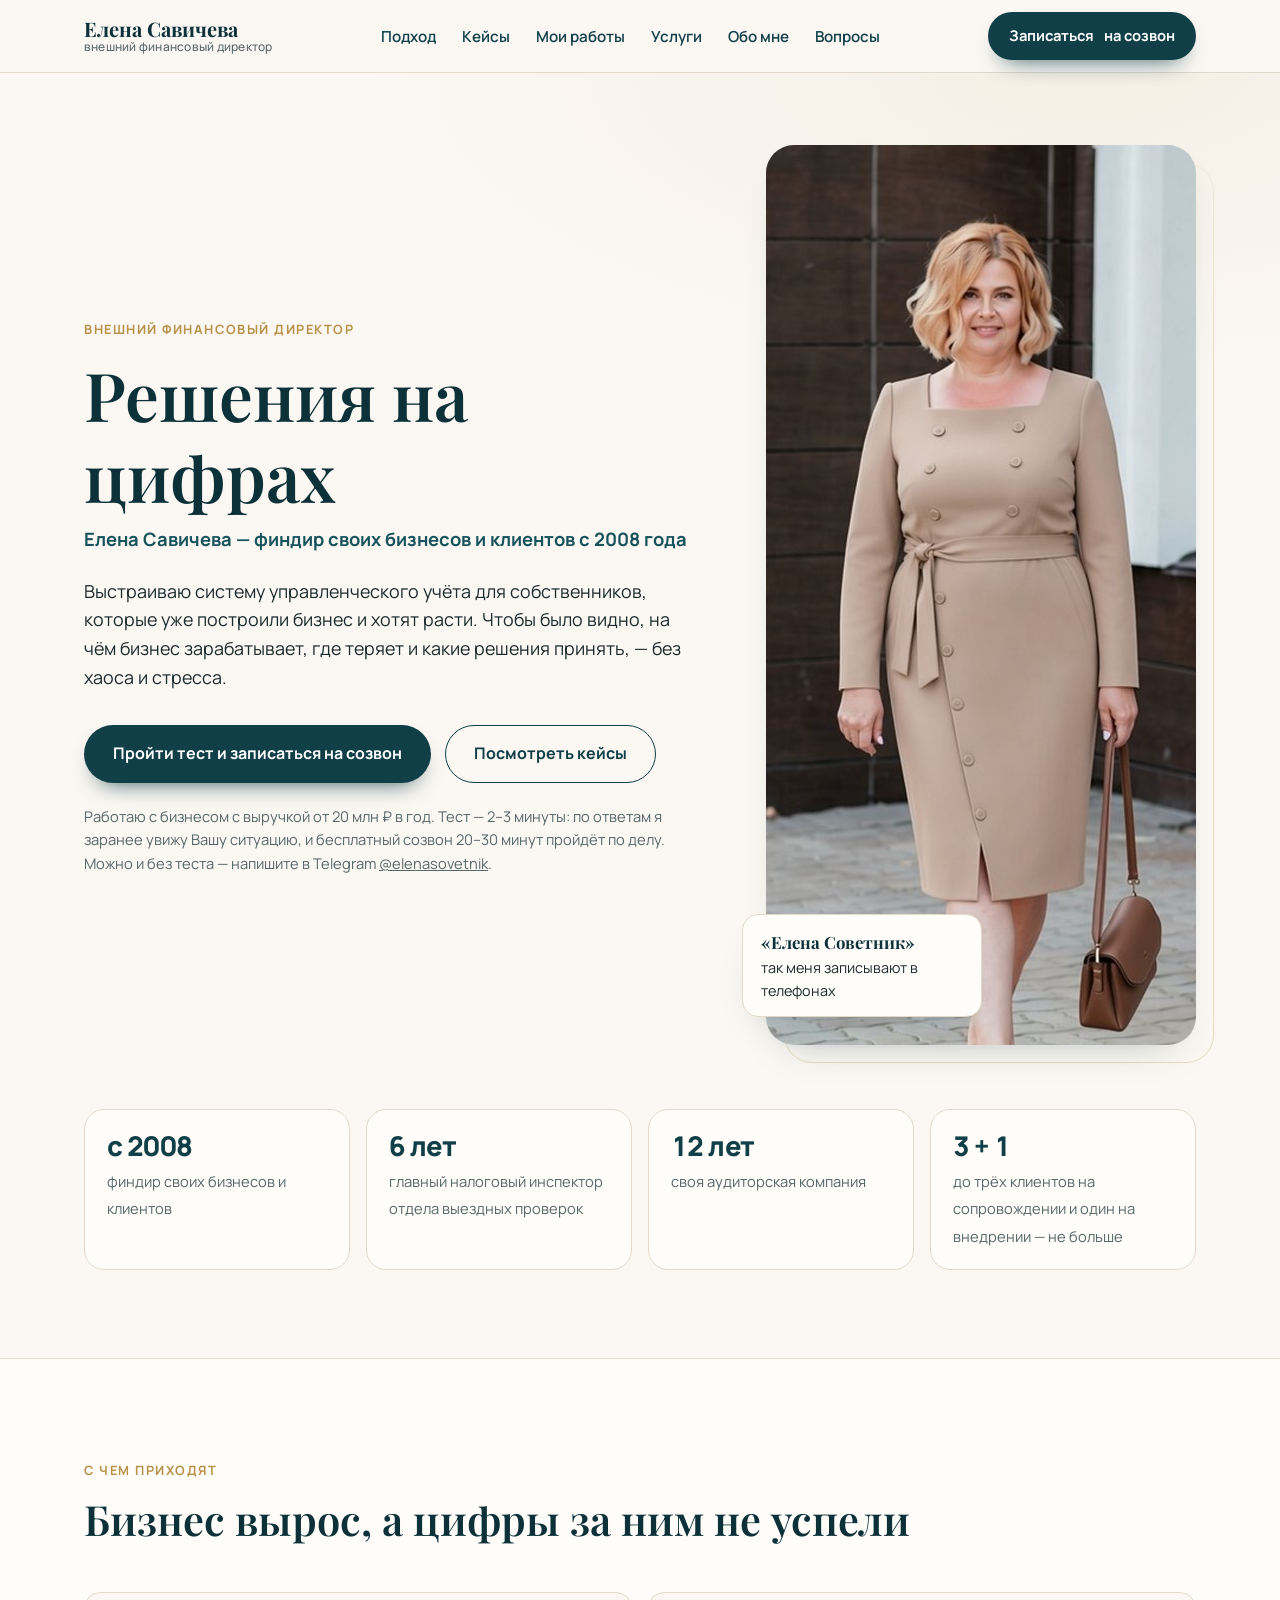
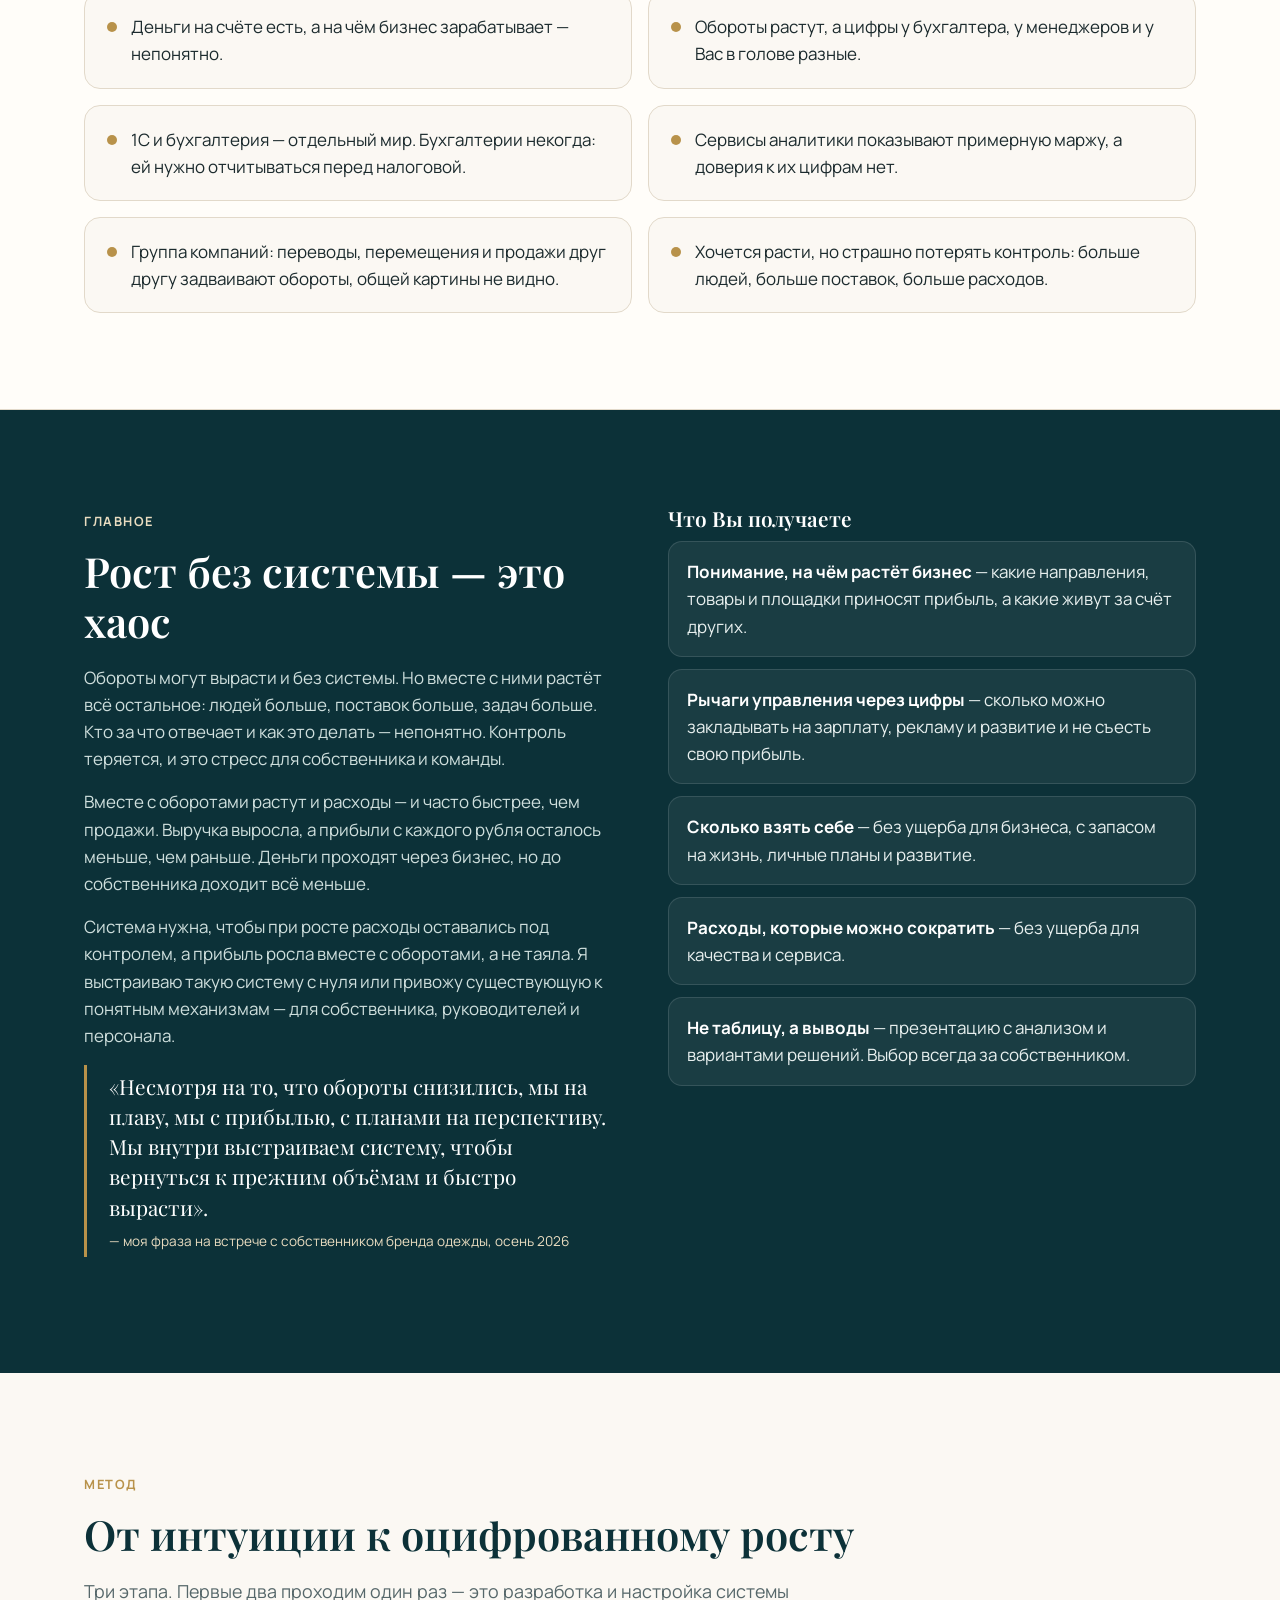
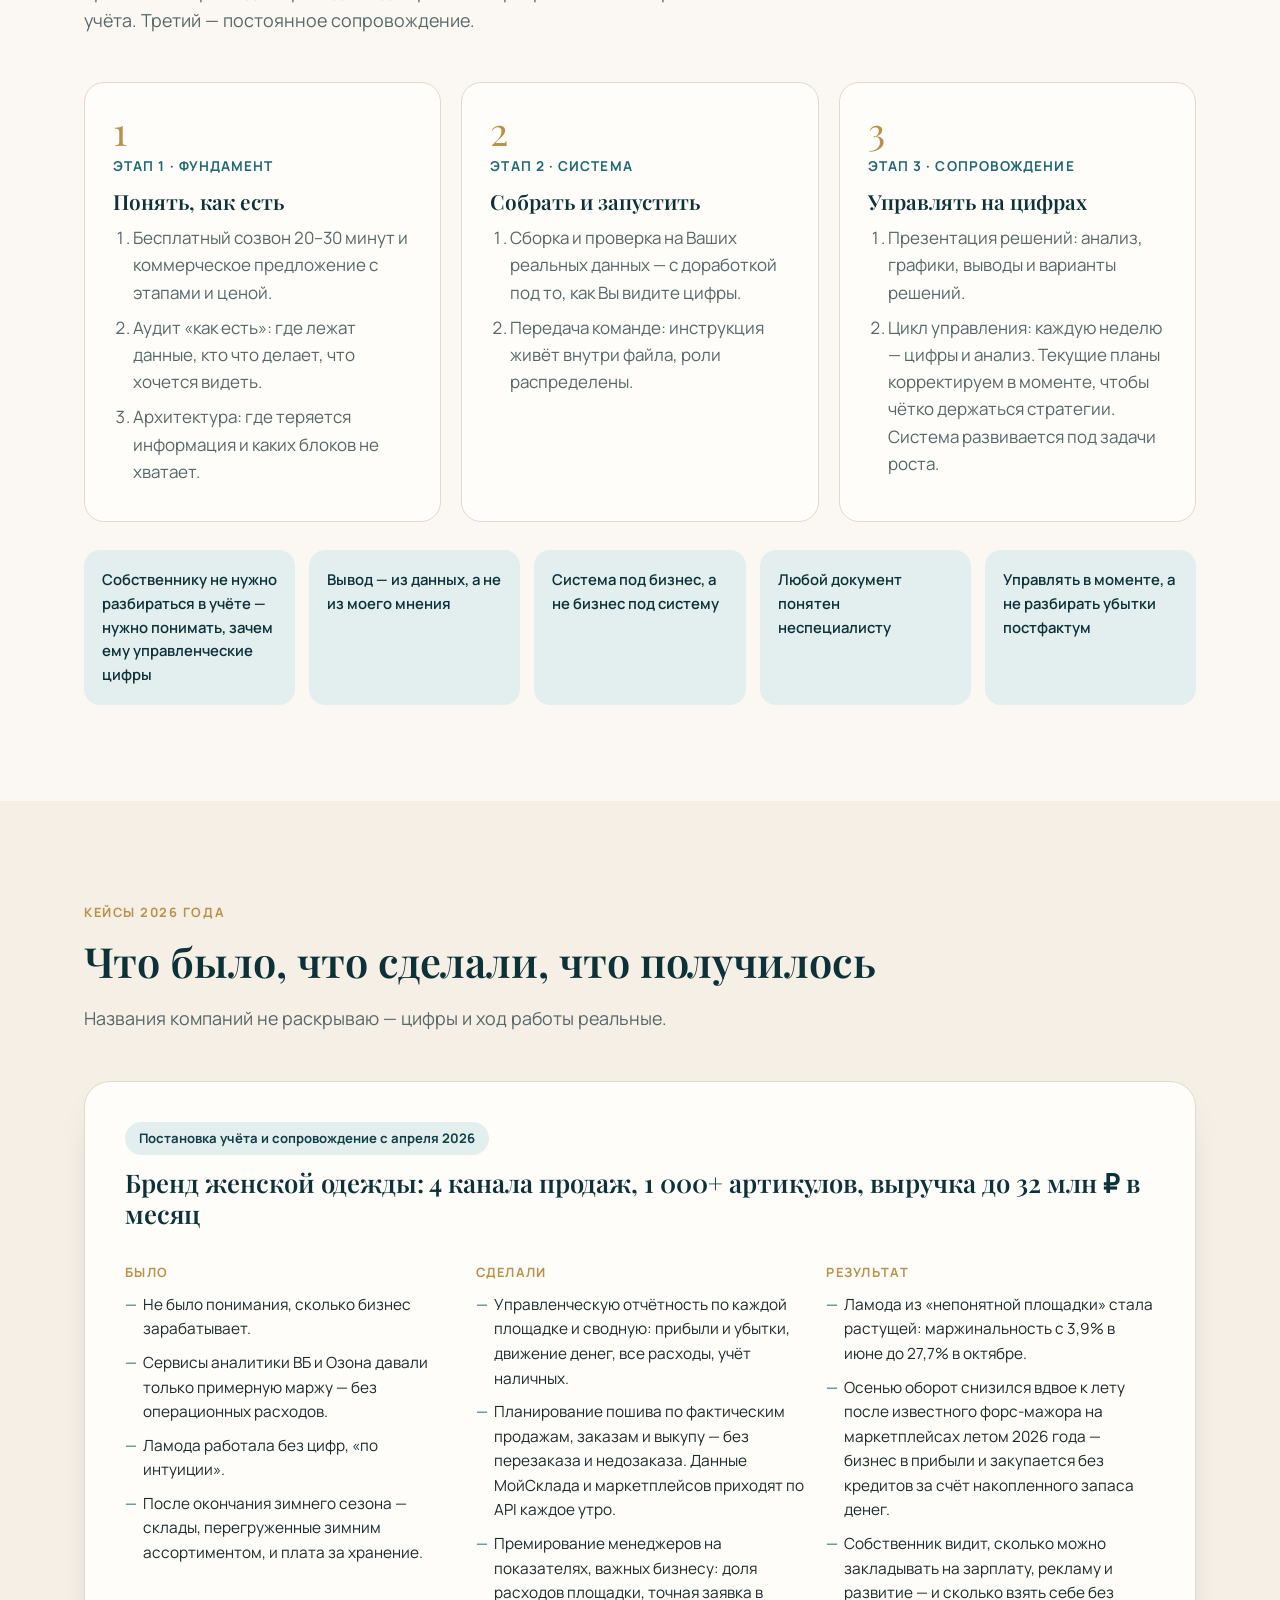
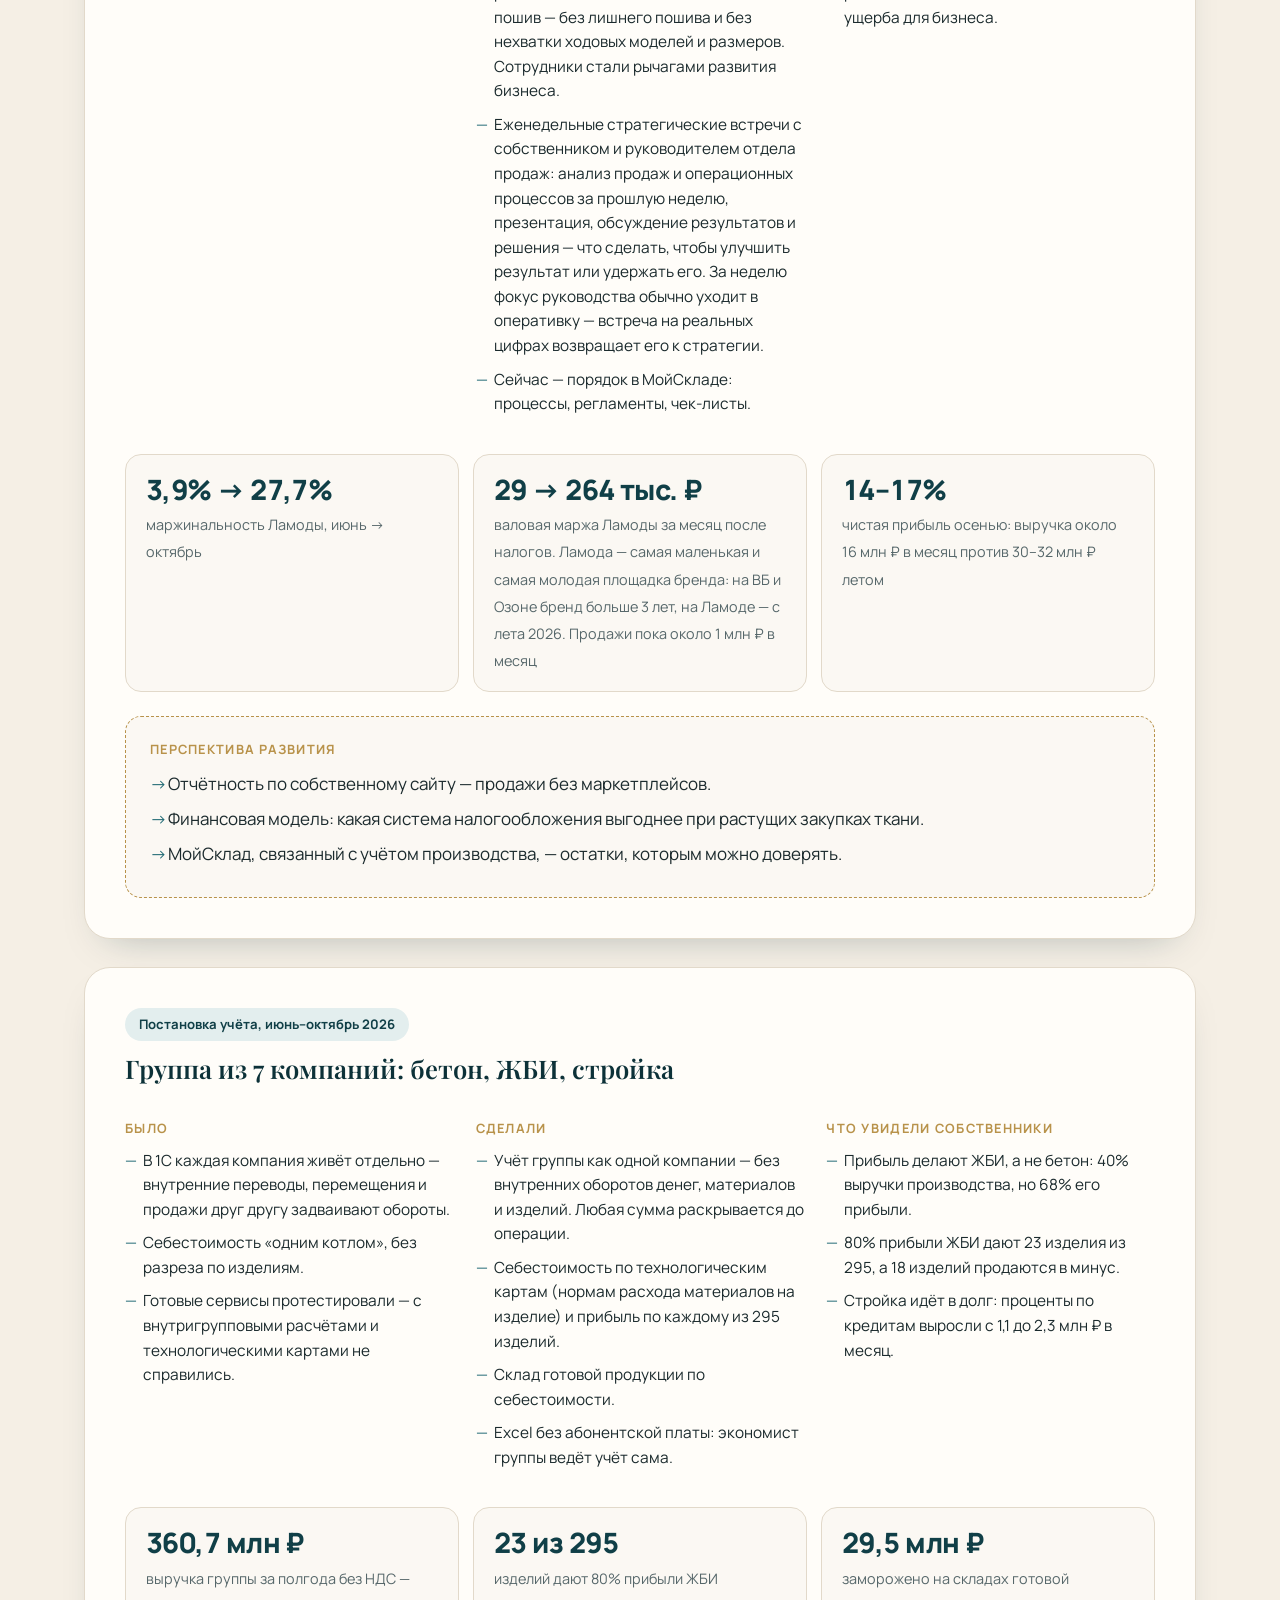
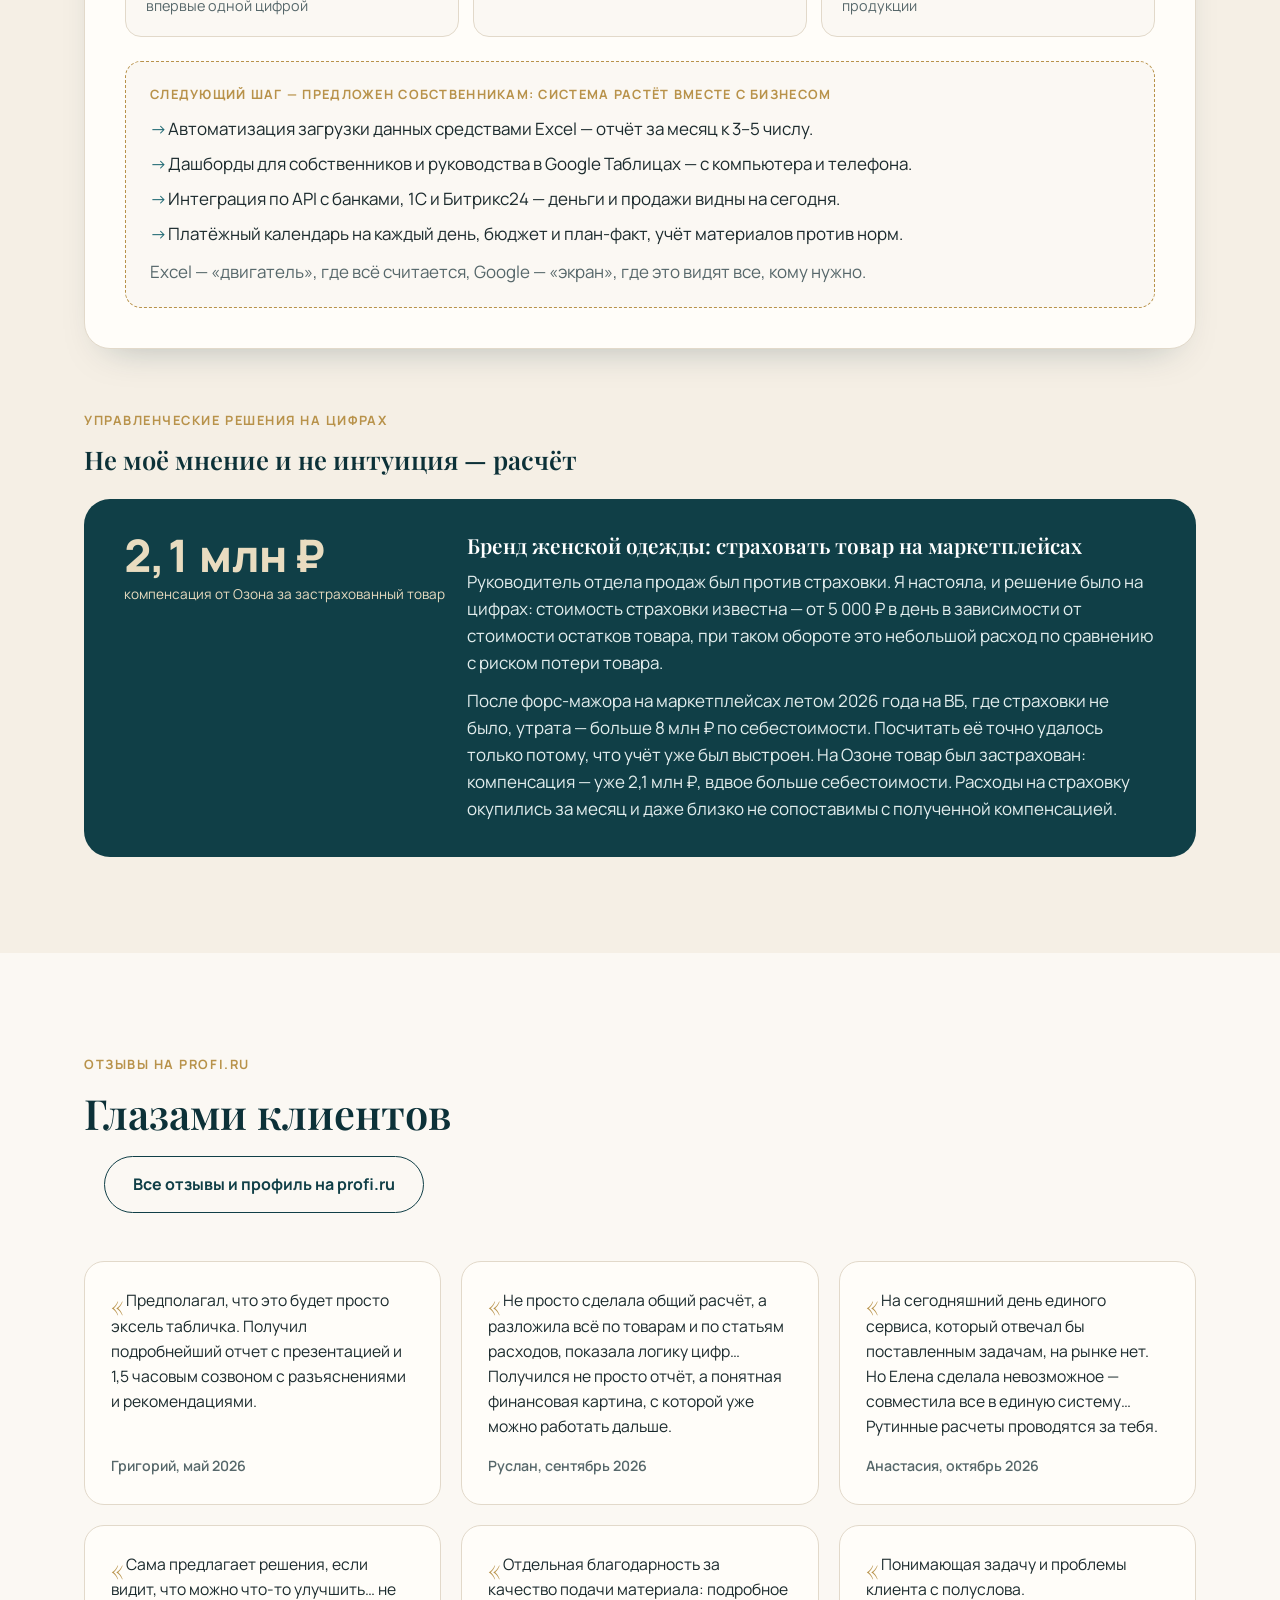
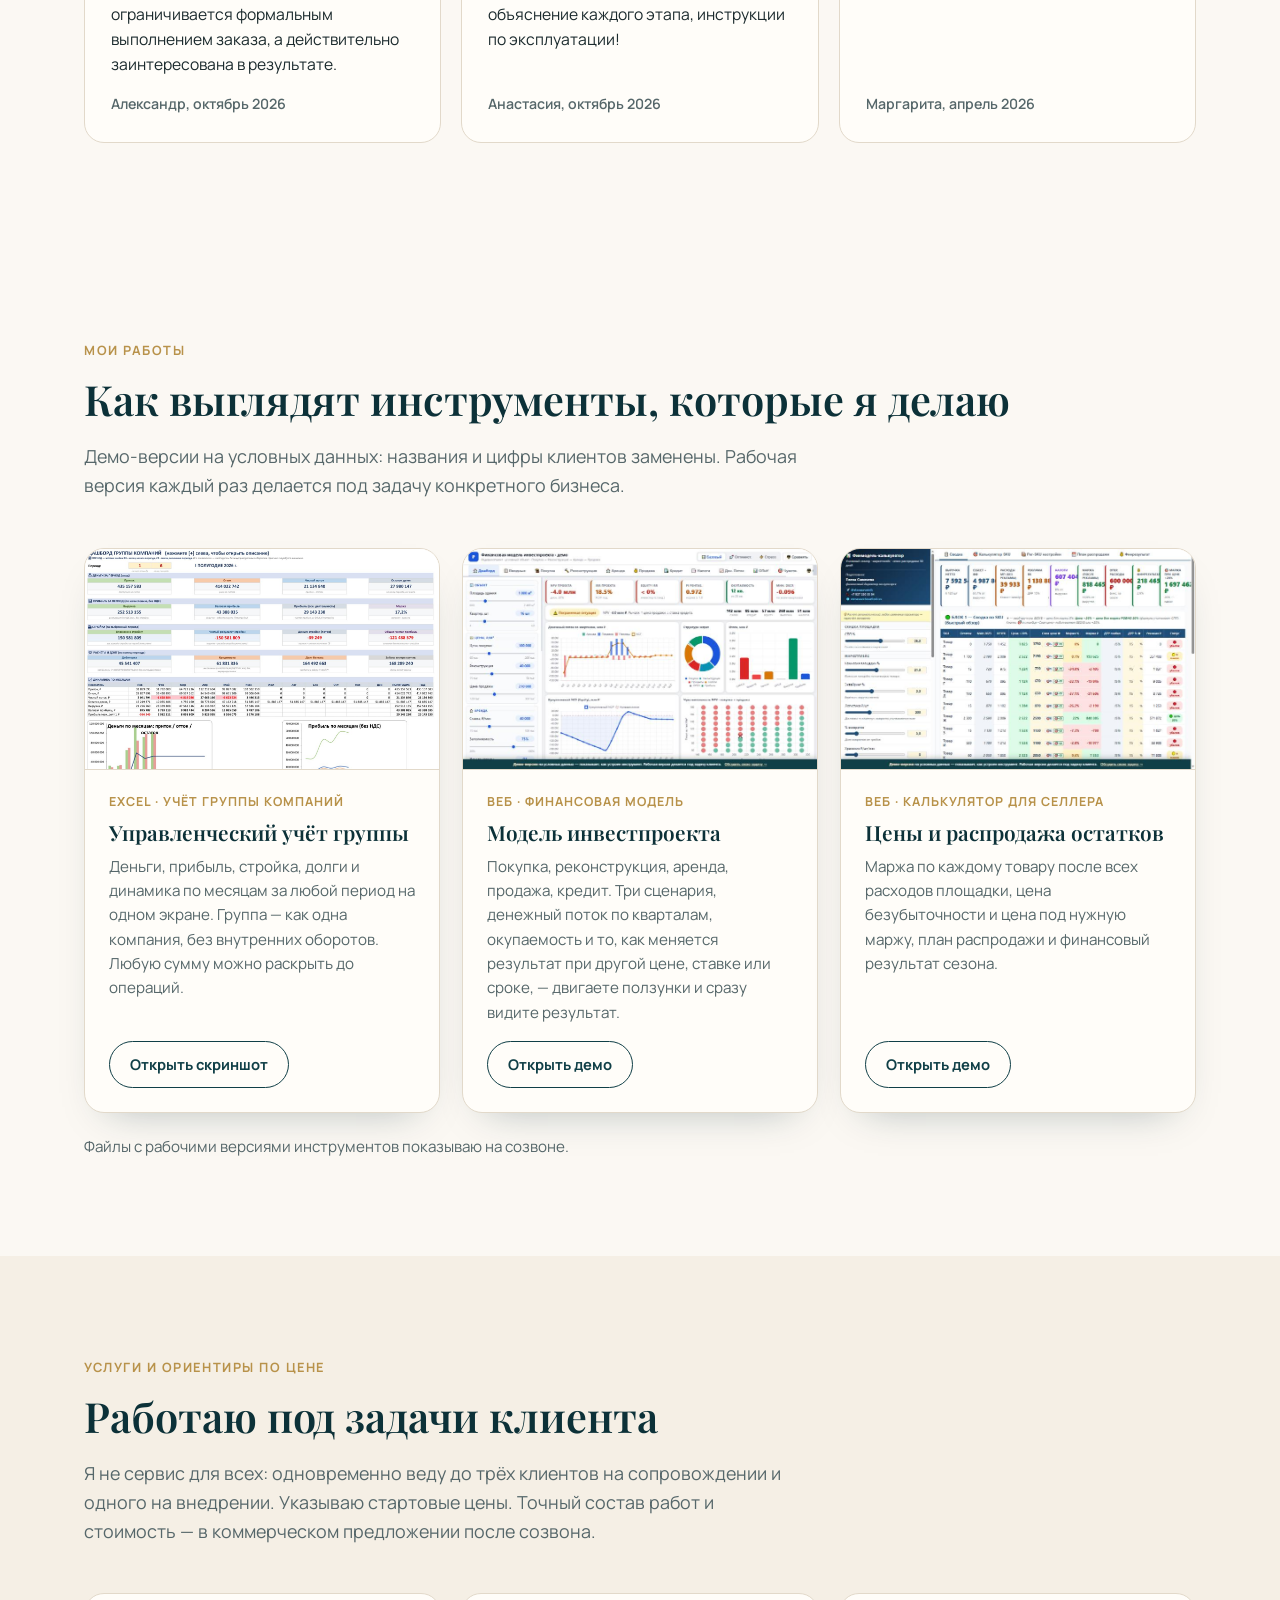
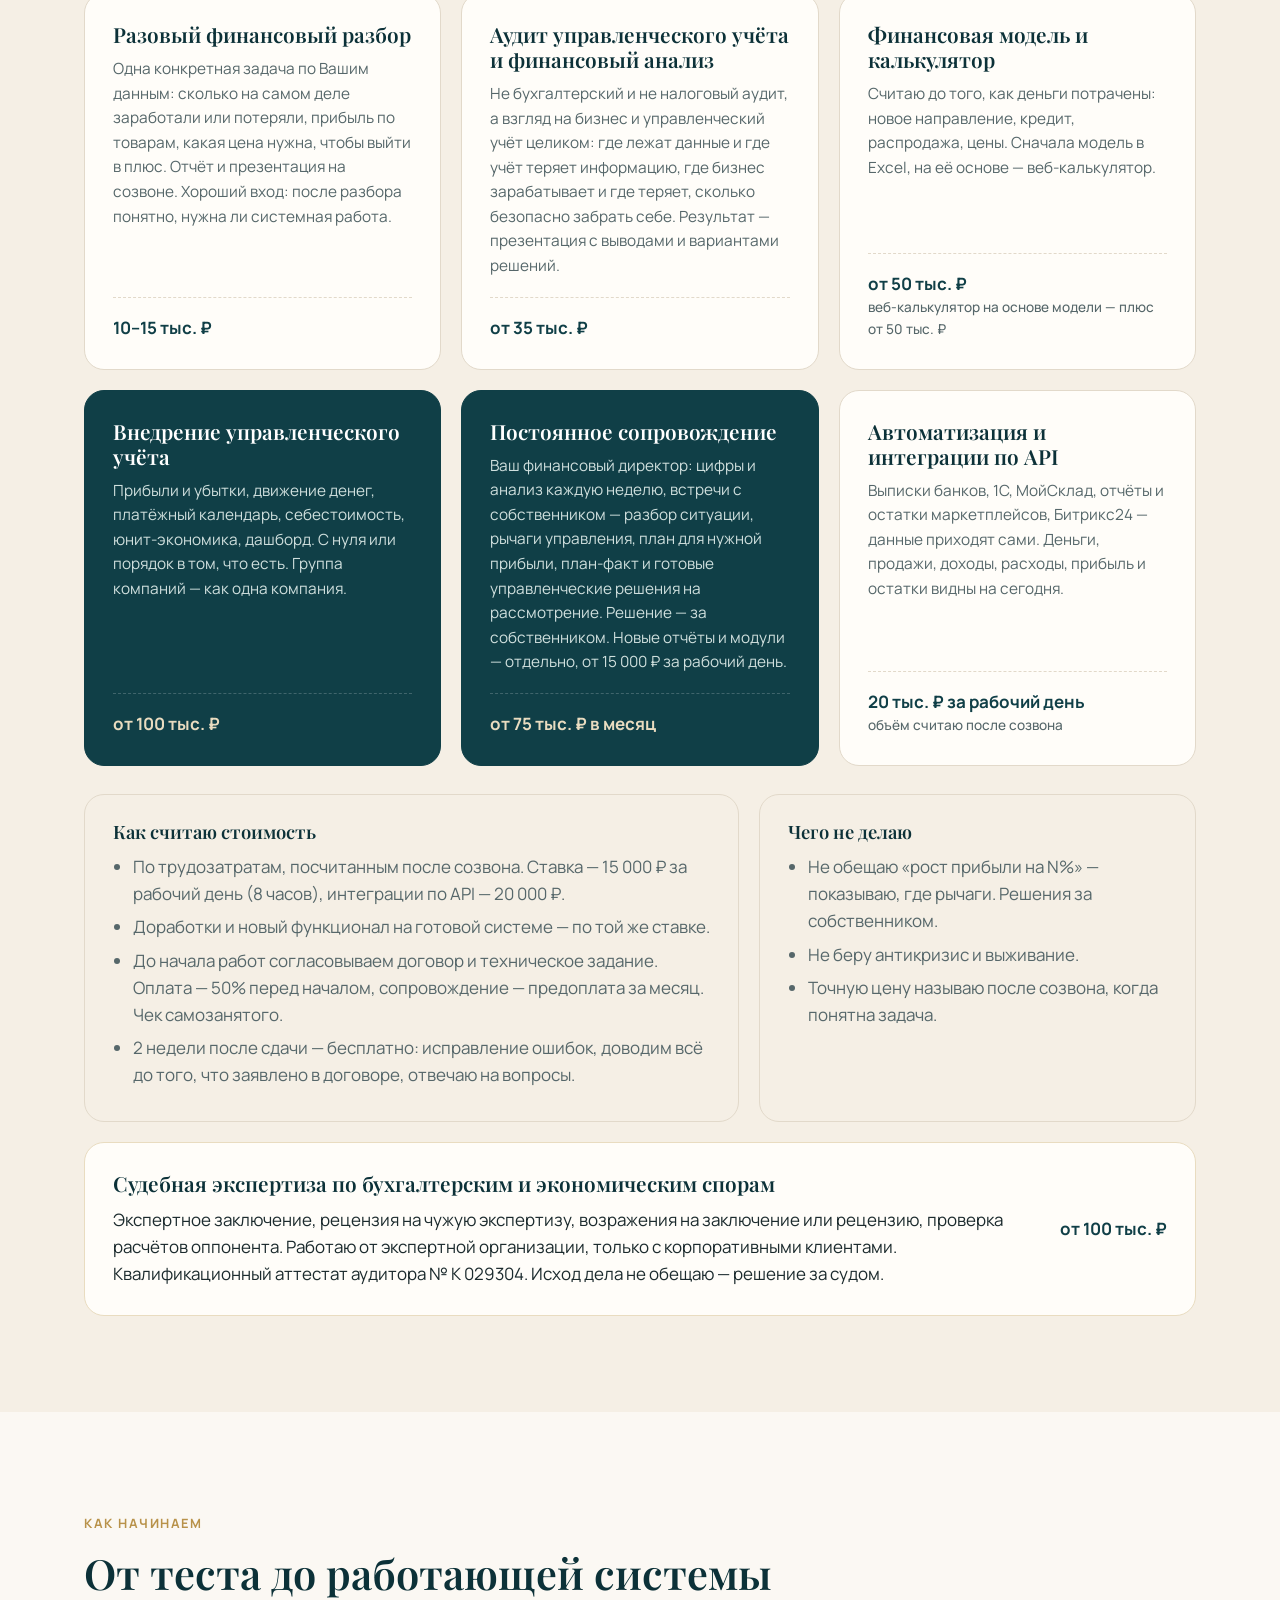
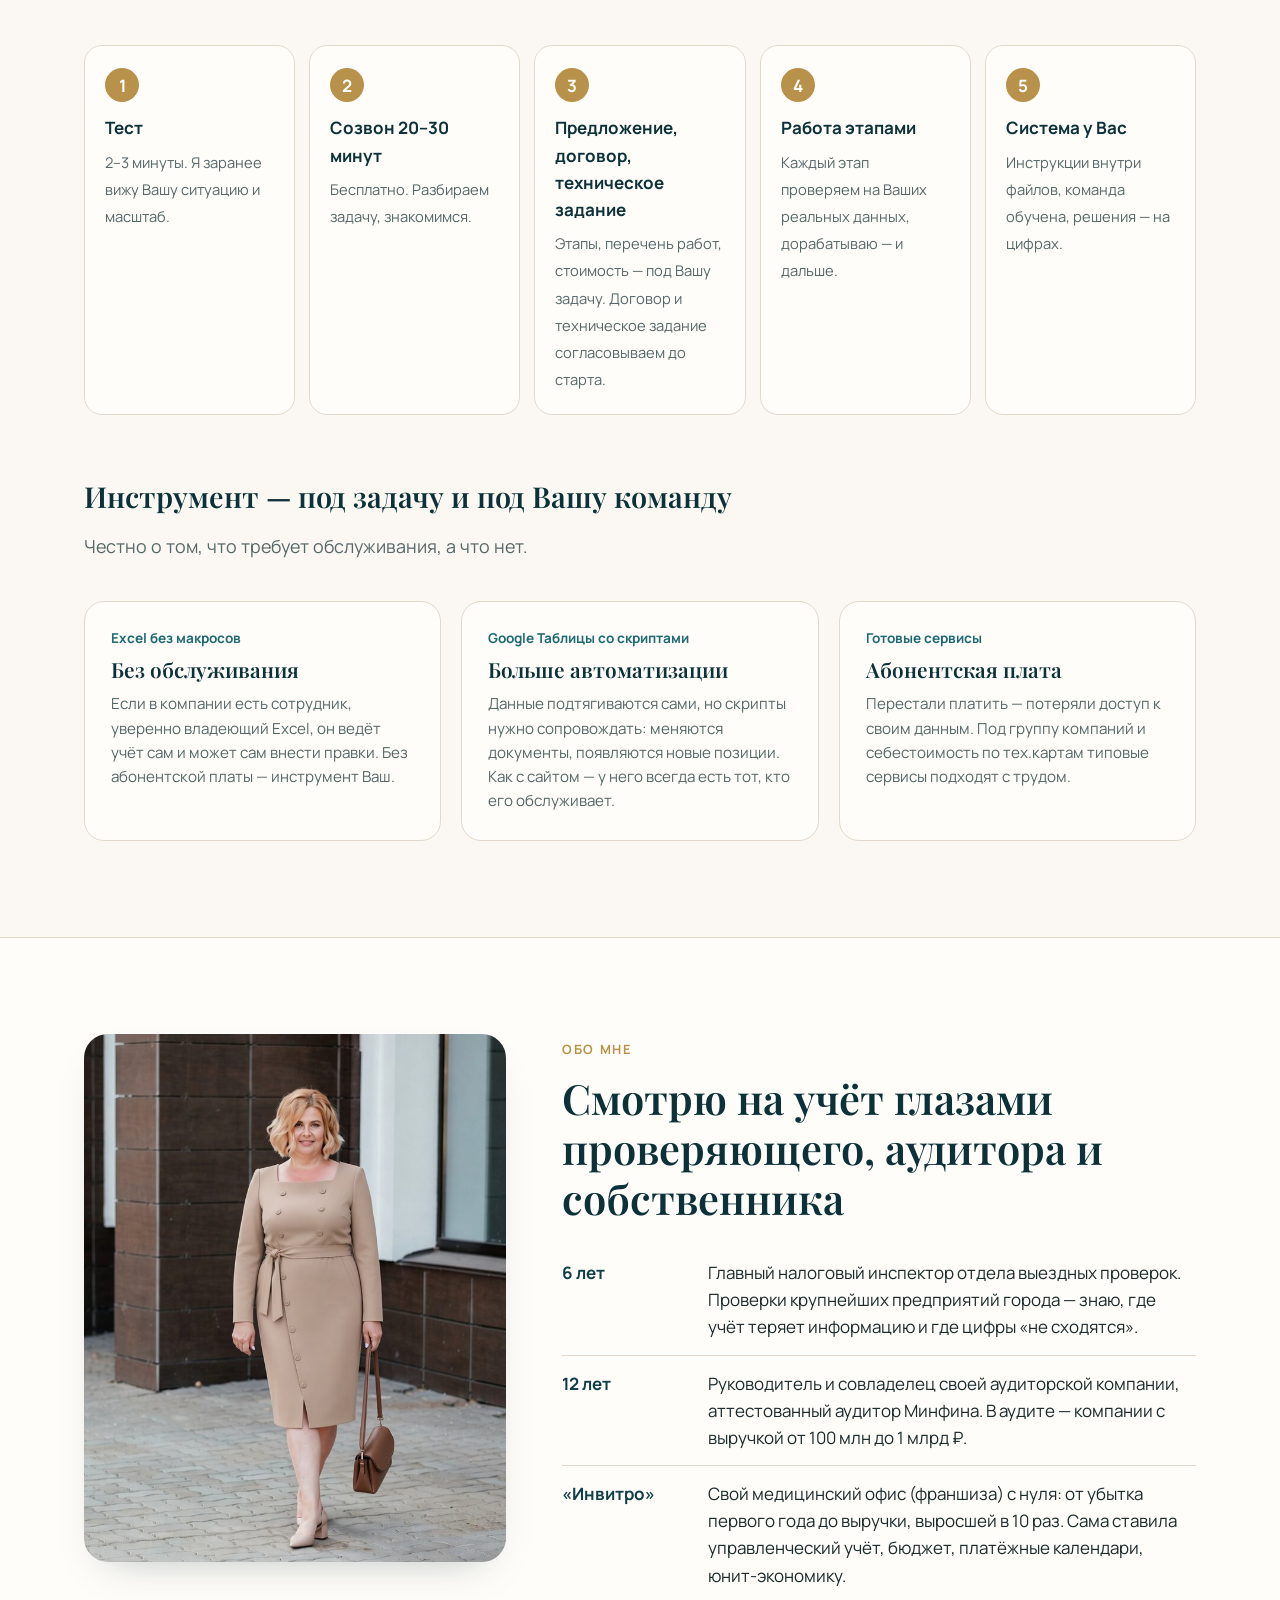
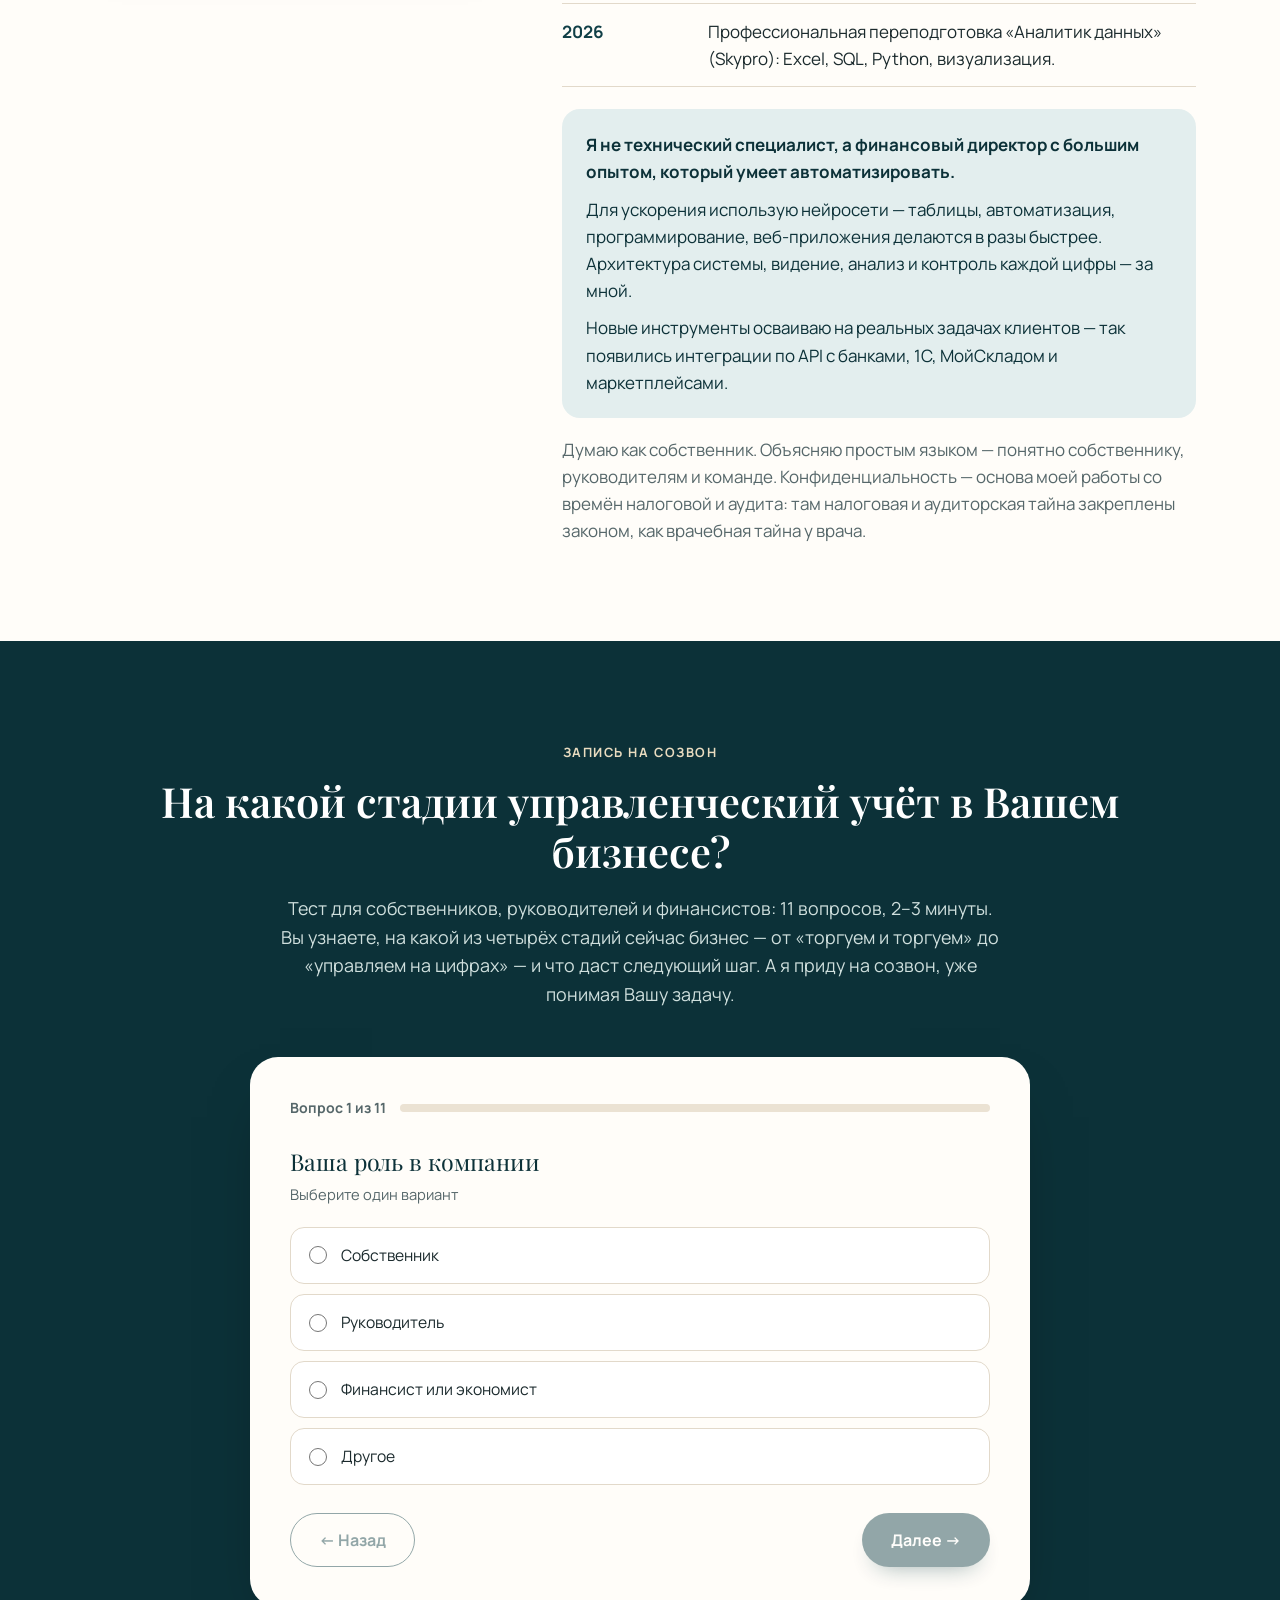
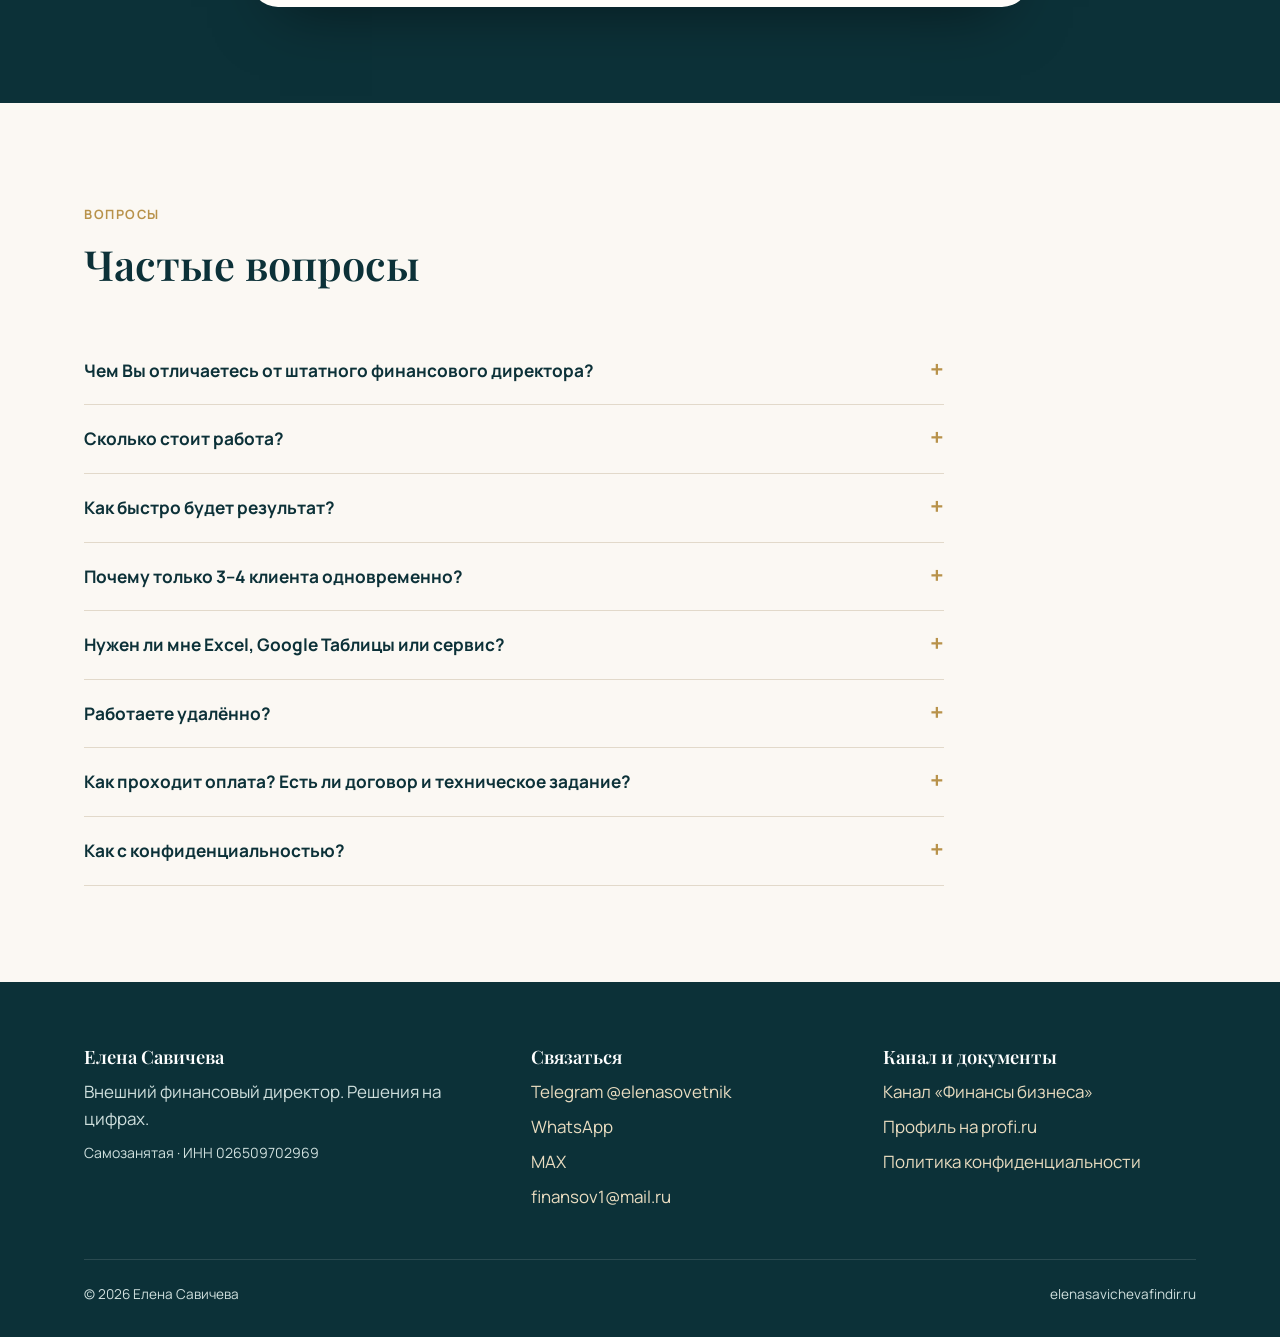
==== commit 0abf68f5: "Ламода — самая молодая площадка, форс-мажор лета 2026, доработки от 15 000 ₽ Co-Authored-By: Claude " ====
--- a/index.html
+++ b/index.html
@@ -461,14 +461,14 @@
           <h4>Результат</h4>
           <ul>
             <li>Ламода из «непонятной площадки» стала растущей: маржинальность с 3,9% в июне до 27,7% в октябре.</li>
-            <li>Осенью оборот снизился вдвое к лету после известного форс-мажора на маркетплейсах — бизнес в прибыли и закупается без кредитов за счёт накопленного запаса денег.</li>
+            <li>Осенью оборот снизился вдвое к лету после известного форс-мажора на маркетплейсах летом 2026 года — бизнес в прибыли и закупается без кредитов за счёт накопленного запаса денег.</li>
             <li>Собственник видит, сколько можно закладывать на зарплату, рекламу и развитие — и сколько взять себе без ущерба для бизнеса.</li>
           </ul>
         </div>
       </div>
       <div class="metrics">
         <div class="metric"><b>3,9% → 27,7%</b><span>маржинальность Ламоды, июнь → октябрь</span></div>
-        <div class="metric"><b>29 → 264 тыс. ₽</b><span>валовая маржа Ламоды за месяц после налогов. Ламода — самая маленькая из четырёх площадок бренда: продажи около 1 млн ₽ в месяц</span></div>
+        <div class="metric"><b>29 → 264 тыс. ₽</b><span>валовая маржа Ламоды за месяц после налогов. Ламода — самая маленькая и самая молодая площадка бренда: на ВБ и Озоне бренд больше 3 лет, на Ламоде — с лета 2026. Продажи пока около 1 млн ₽ в месяц</span></div>
         <div class="metric"><b>14–17%</b><span>чистая прибыль осенью: выручка около 16 млн ₽ в месяц против 30–32 млн ₽ летом</span></div>
       </div>
       <div class="next-box">
@@ -541,7 +541,7 @@
       <div>
         <h3>Бренд женской одежды: страховать товар на маркетплейсах</h3>
         <p>Руководитель отдела продаж был против страховки. Я настояла, и решение было на цифрах: стоимость страховки известна — от 5 000 ₽ в день в зависимости от стоимости остатков товара, при таком обороте это небольшой расход по сравнению с риском потери товара.</p>
-        <p style="margin-top:10px">После форс-мажора на маркетплейсах на ВБ, где страховки не было, утрата — больше 8 млн ₽ по себестоимости. Посчитать её точно удалось только потому, что учёт уже был выстроен. На Озоне товар был застрахован: компенсация — уже 2,1 млн ₽, вдвое больше себестоимости. Расходы на страховку окупились за месяц и даже близко не сопоставимы с полученной компенсацией.</p>
+        <p style="margin-top:10px">После форс-мажора на маркетплейсах летом 2026 года на ВБ, где страховки не было, утрата — больше 8 млн ₽ по себестоимости. Посчитать её точно удалось только потому, что учёт уже был выстроен. На Озоне товар был застрахован: компенсация — уже 2,1 млн ₽, вдвое больше себестоимости. Расходы на страховку окупились за месяц и даже близко не сопоставимы с полученной компенсацией.</p>
       </div>
     </div>
   </div>
@@ -641,7 +641,7 @@
       </div>
       <div class="service accent">
         <h3>Постоянное сопровождение</h3>
-        <p>Ваш финансовый директор: цифры и анализ каждую неделю, встречи с собственником — разбор ситуации, рычаги управления, план для нужной прибыли, план-факт и готовые управленческие решения на рассмотрение. Решение — за собственником. Новые отчёты и модули — отдельно, по ставке 15 000 ₽ за рабочий день.</p>
+        <p>Ваш финансовый директор: цифры и анализ каждую неделю, встречи с собственником — разбор ситуации, рычаги управления, план для нужной прибыли, план-факт и готовые управленческие решения на рассмотрение. Решение — за собственником. Новые отчёты и модули — отдельно, от 15 000 ₽ за рабочий день.</p>
         <div class="price">от 75 тыс. ₽ в месяц</div>
       </div>
       <div class="service">
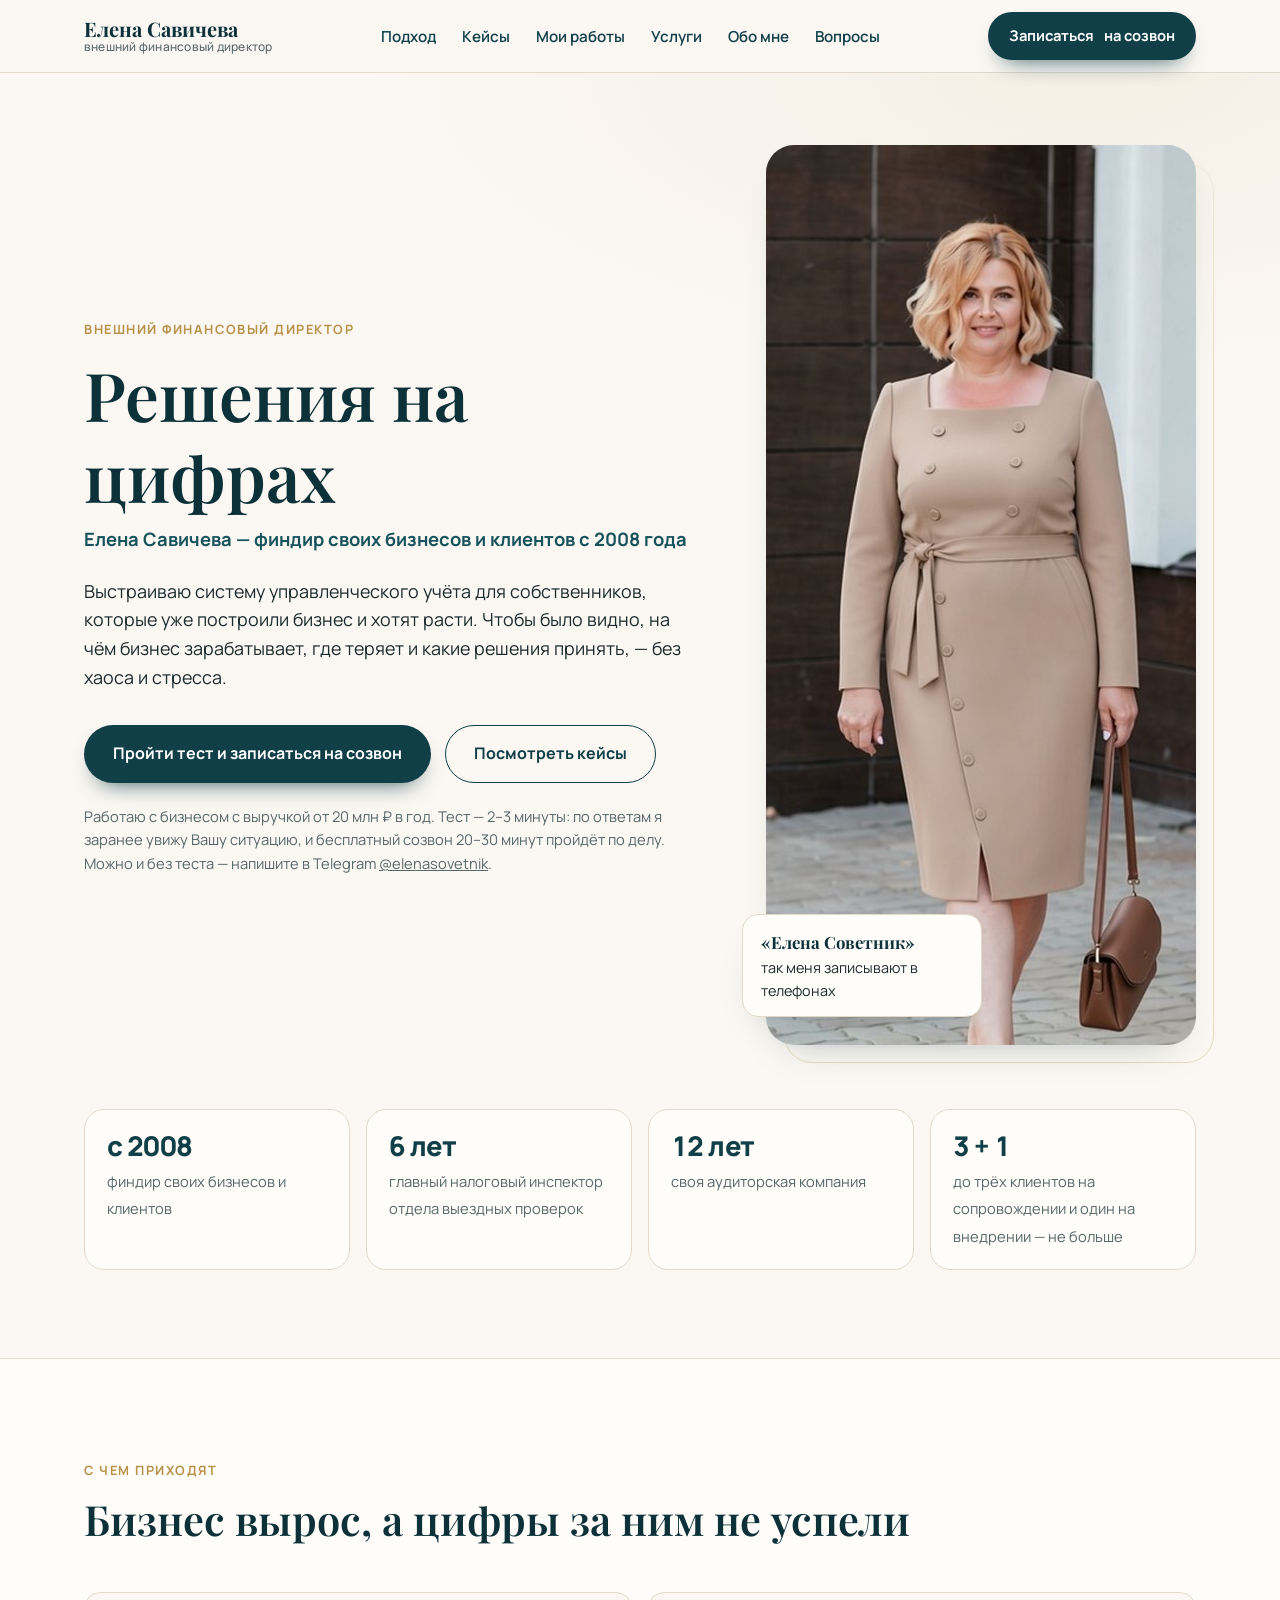
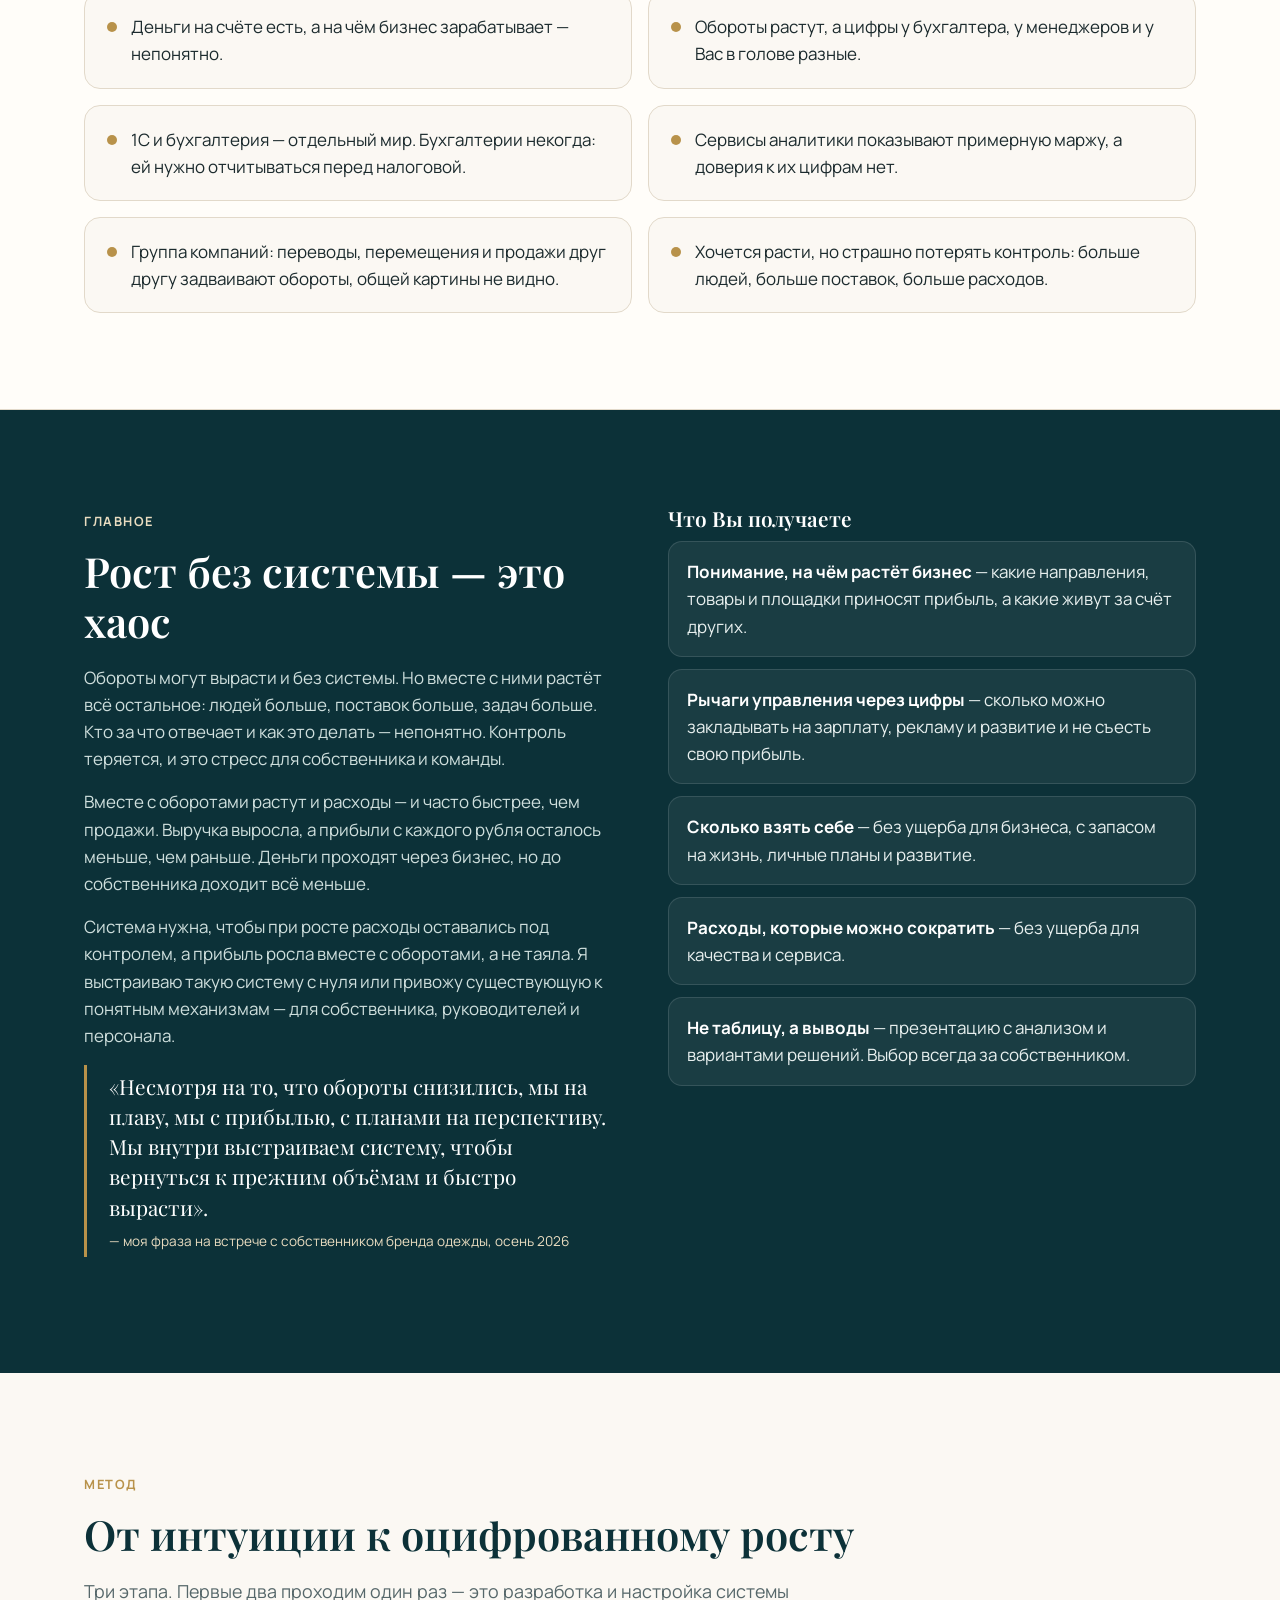
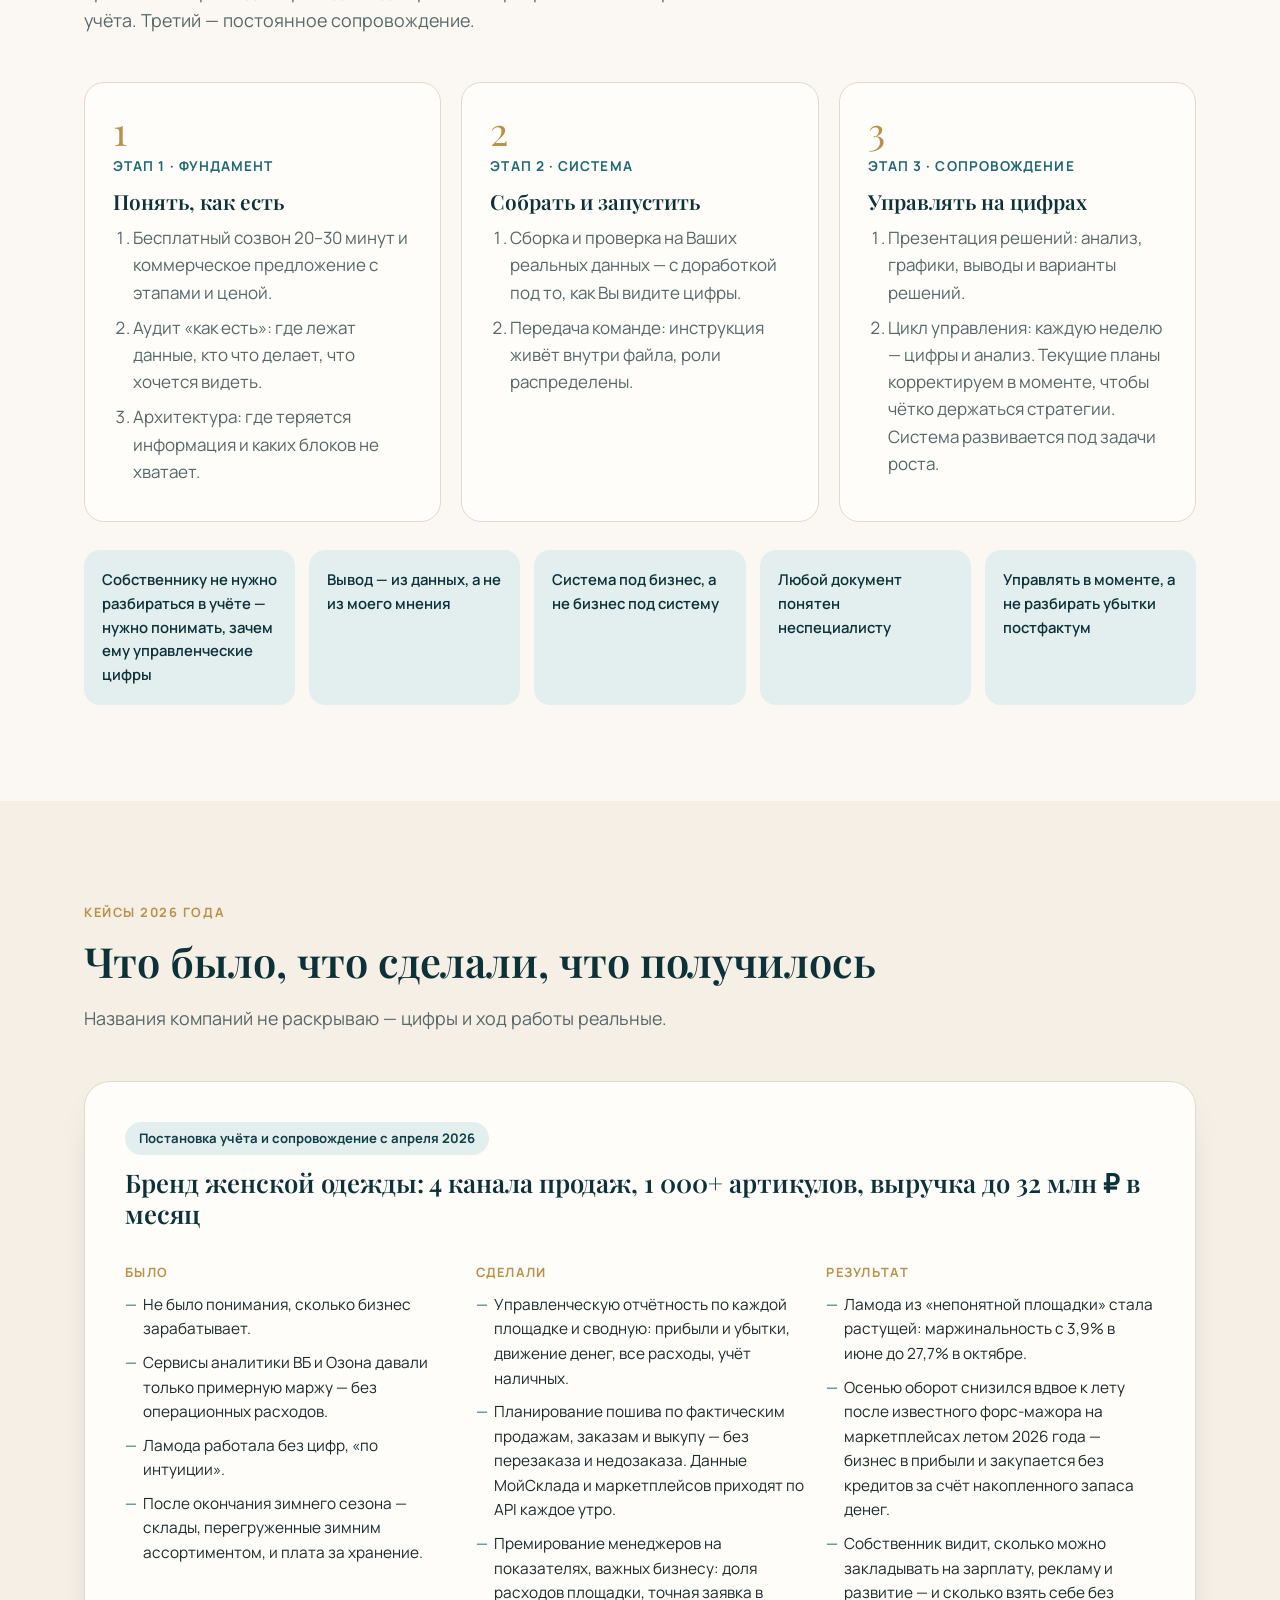
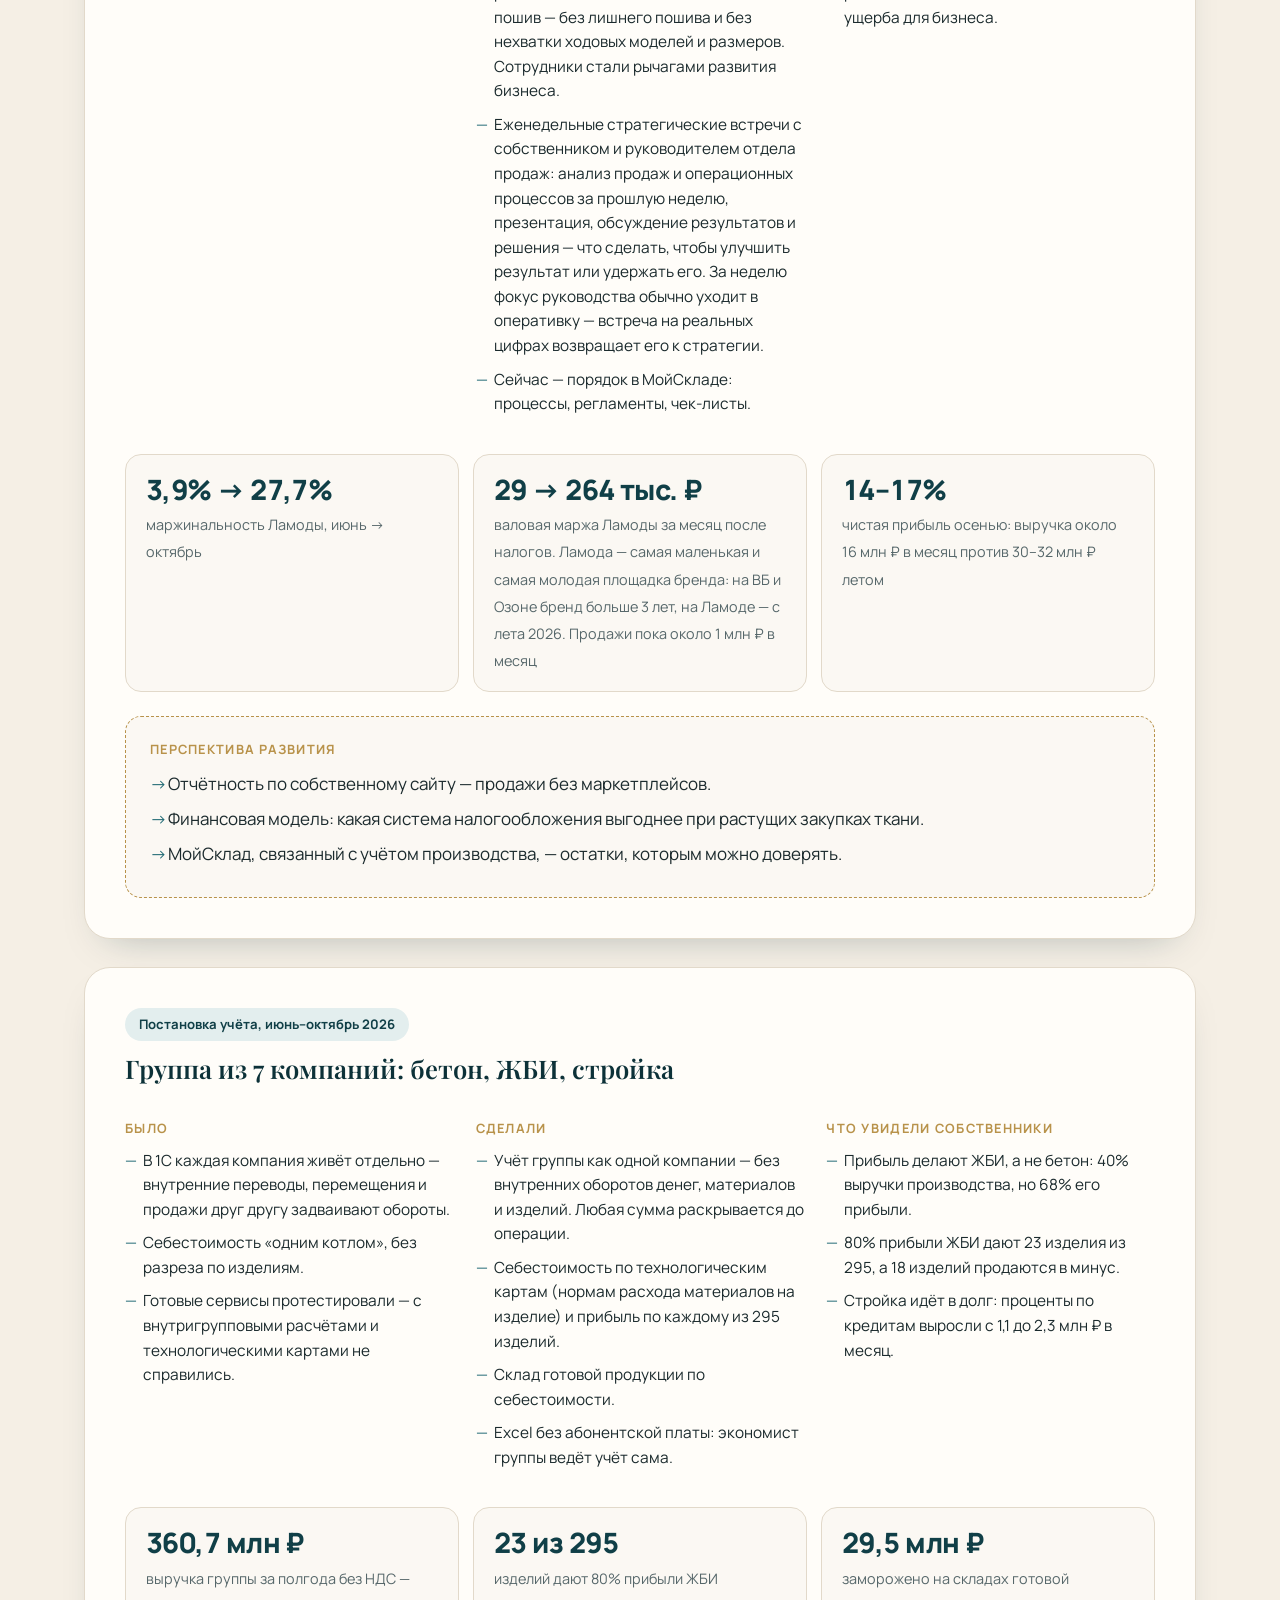
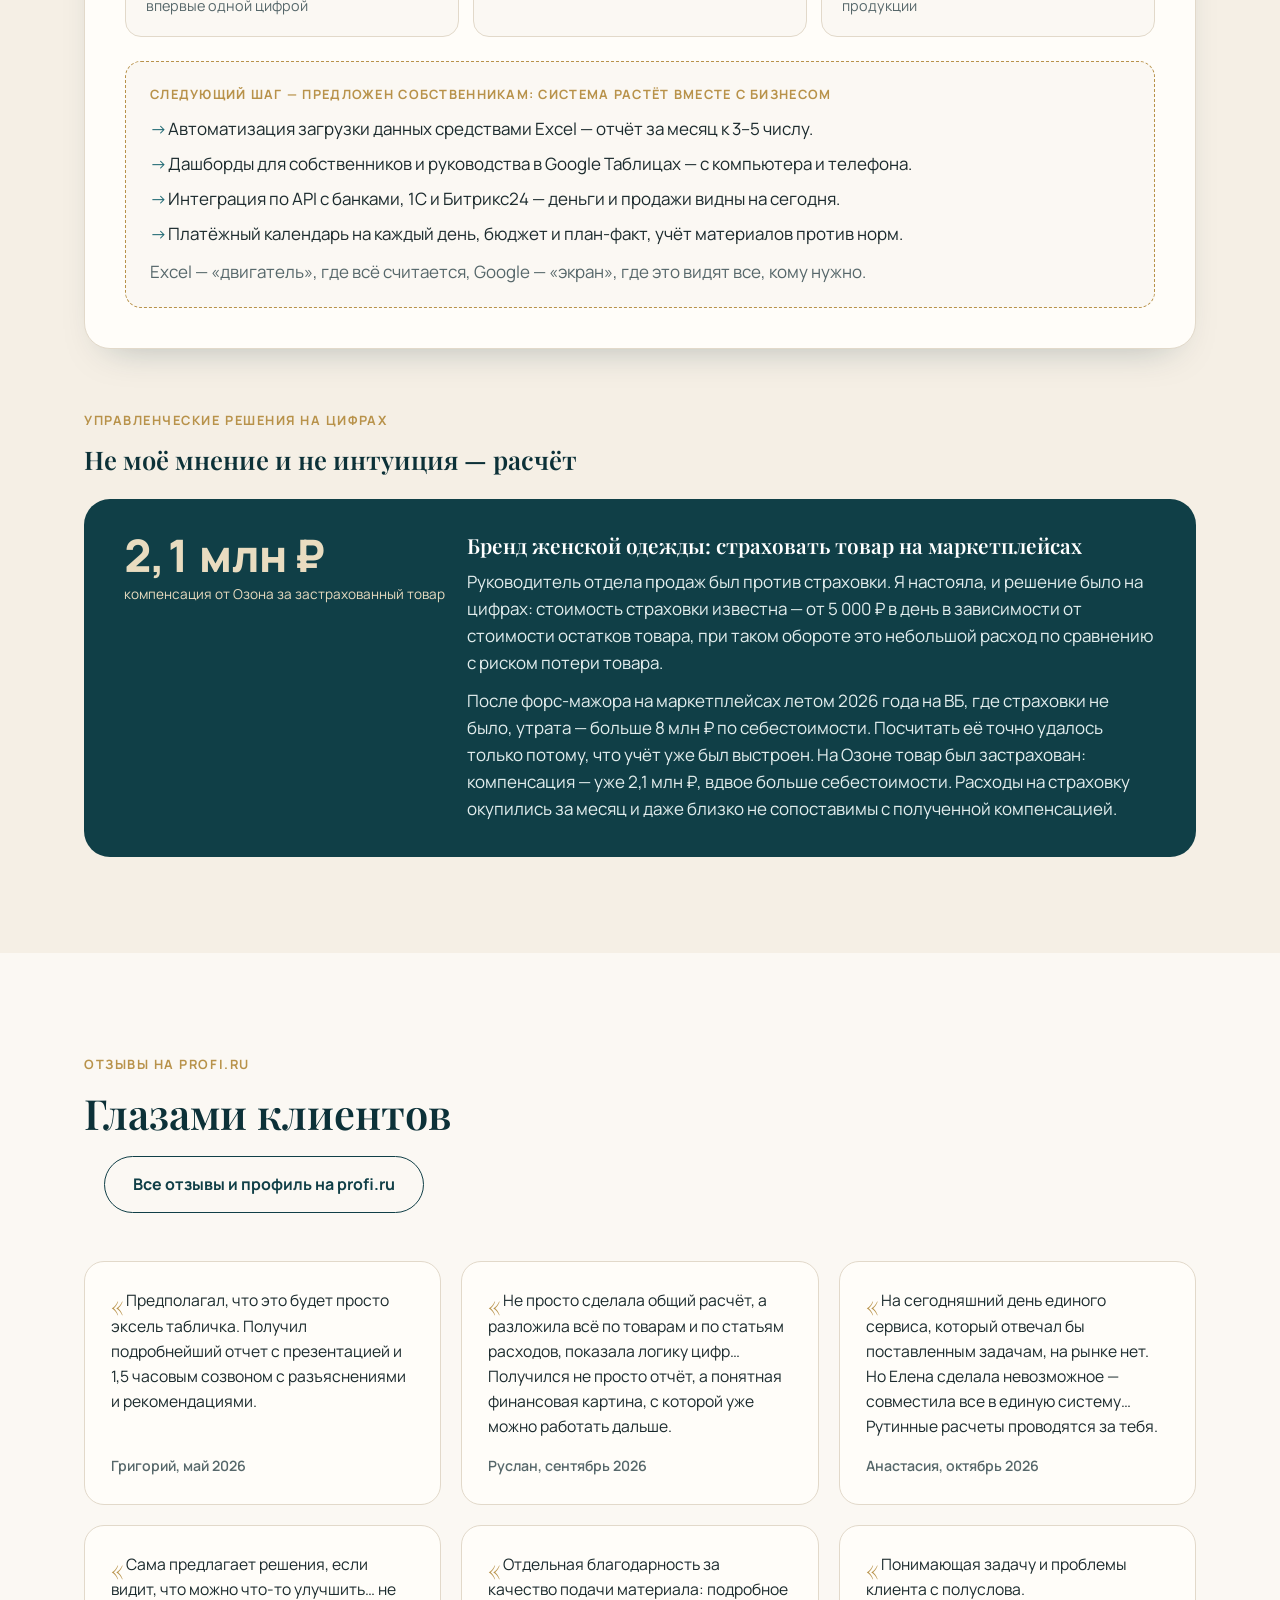
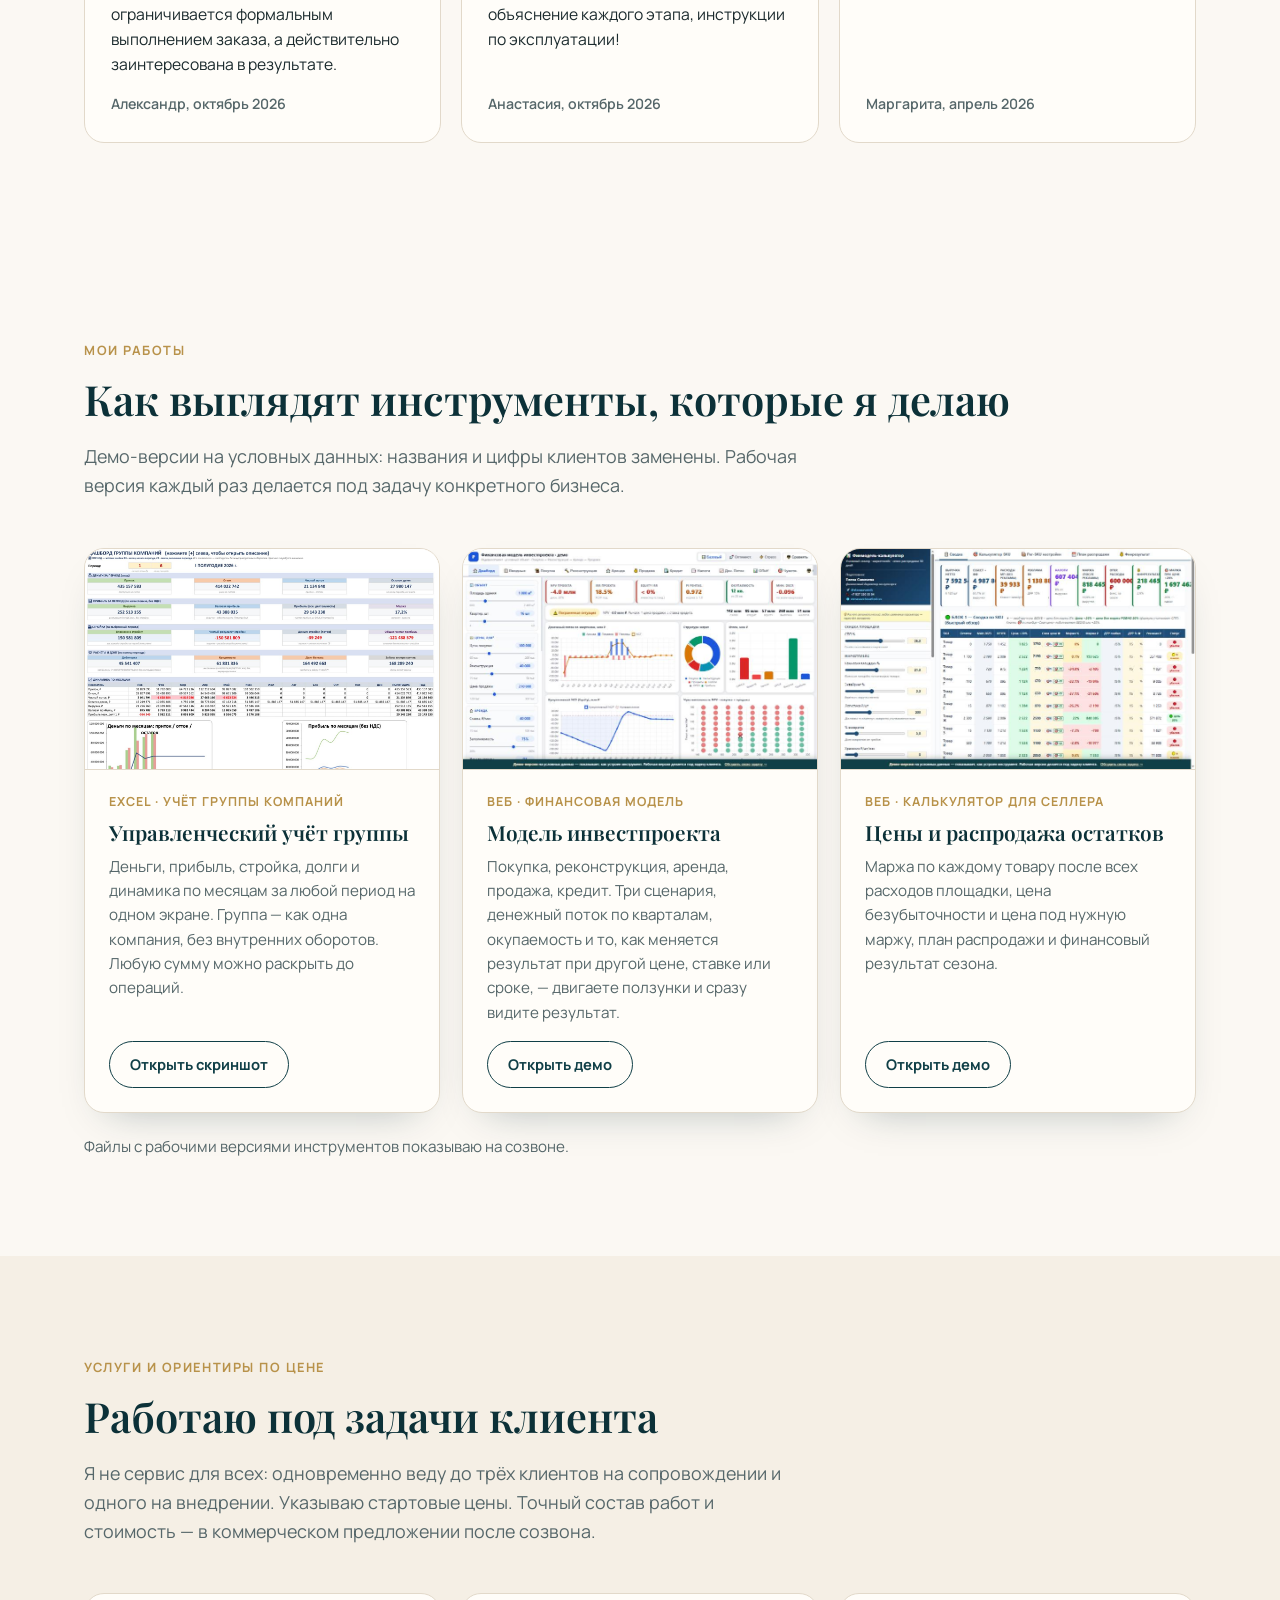
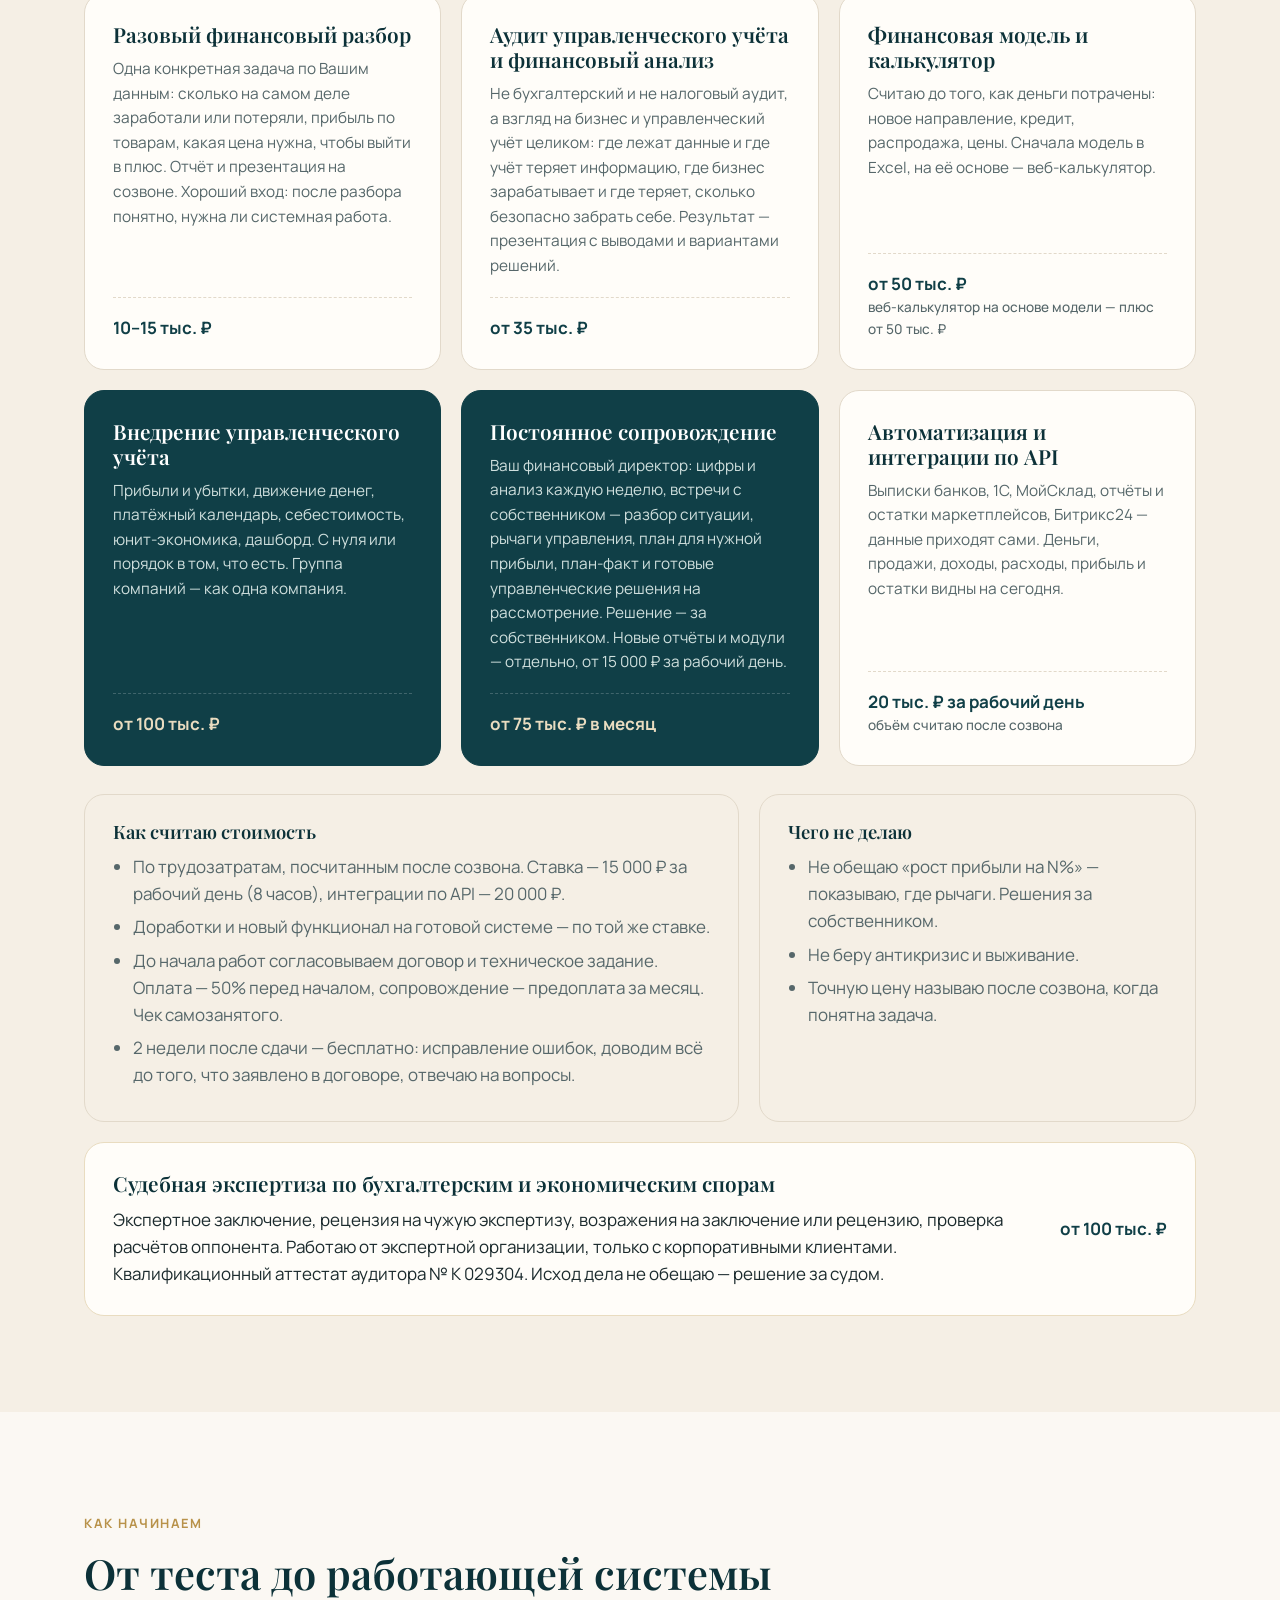
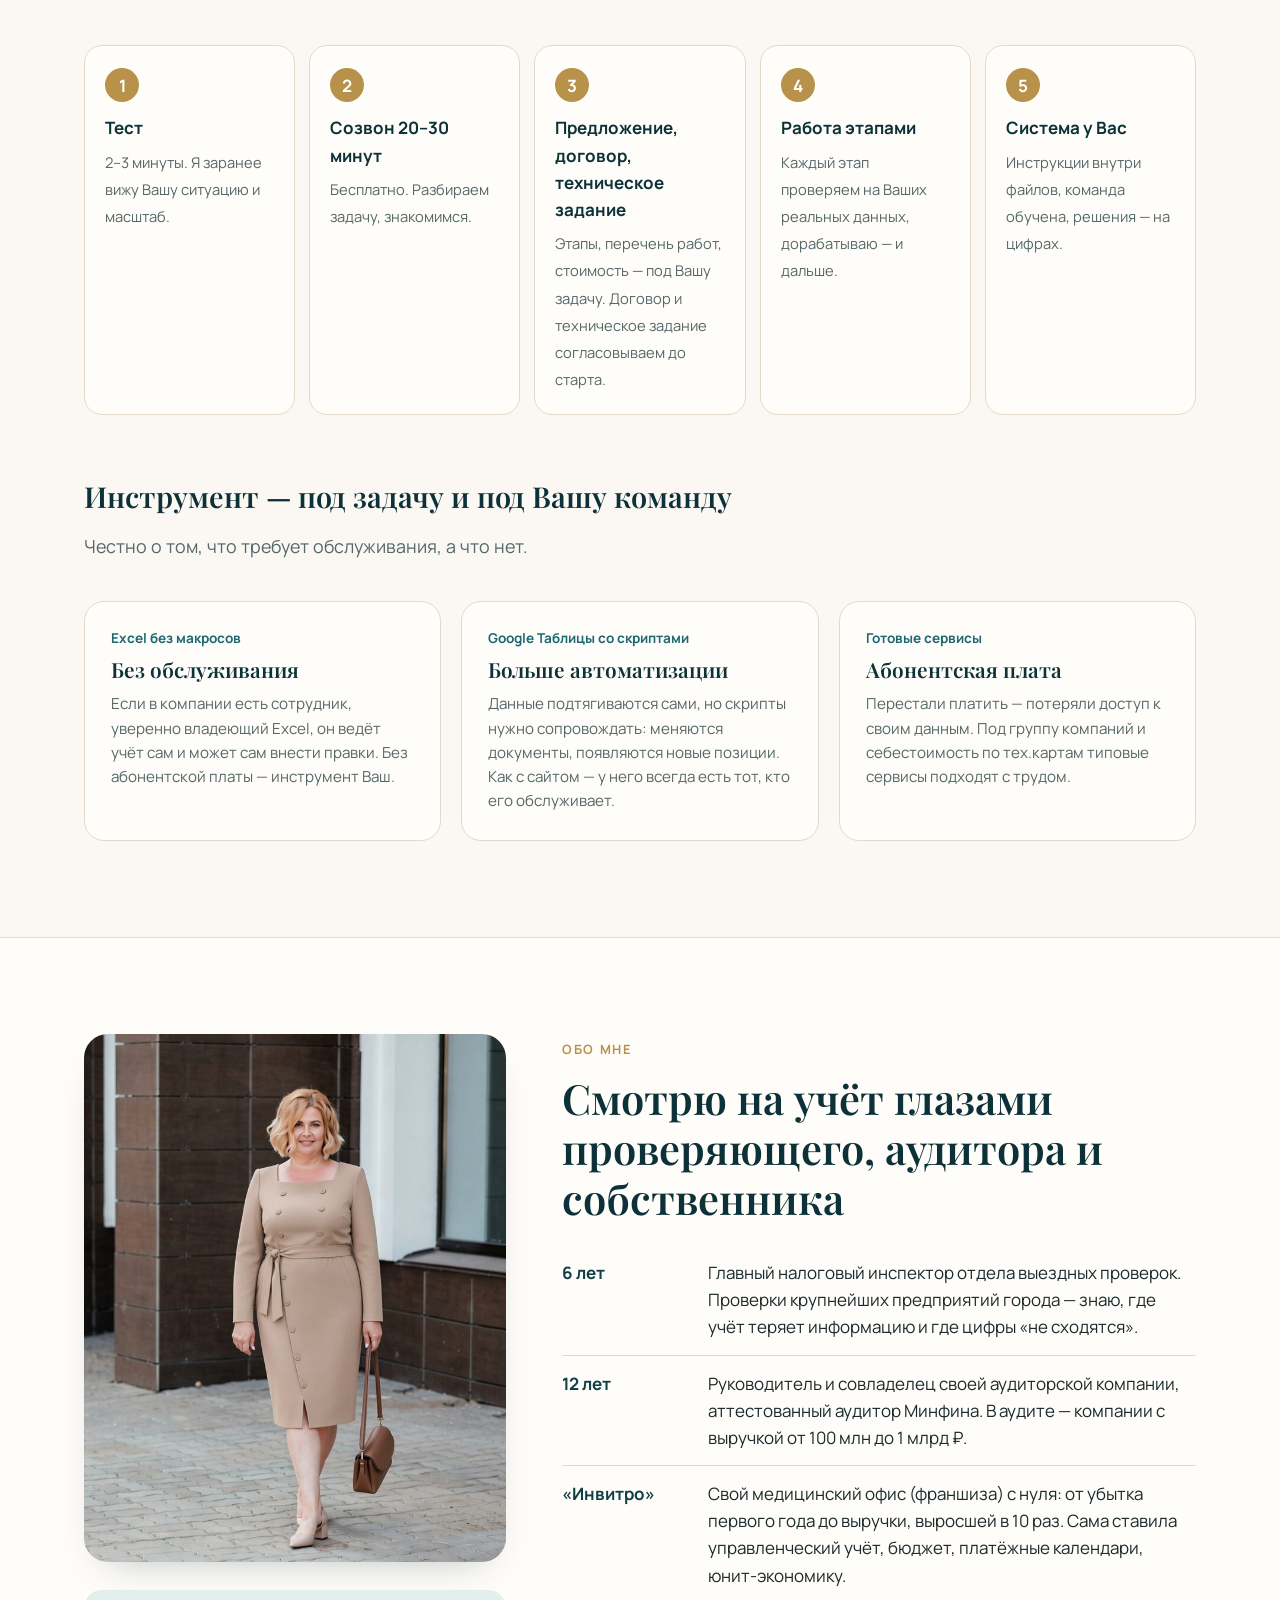
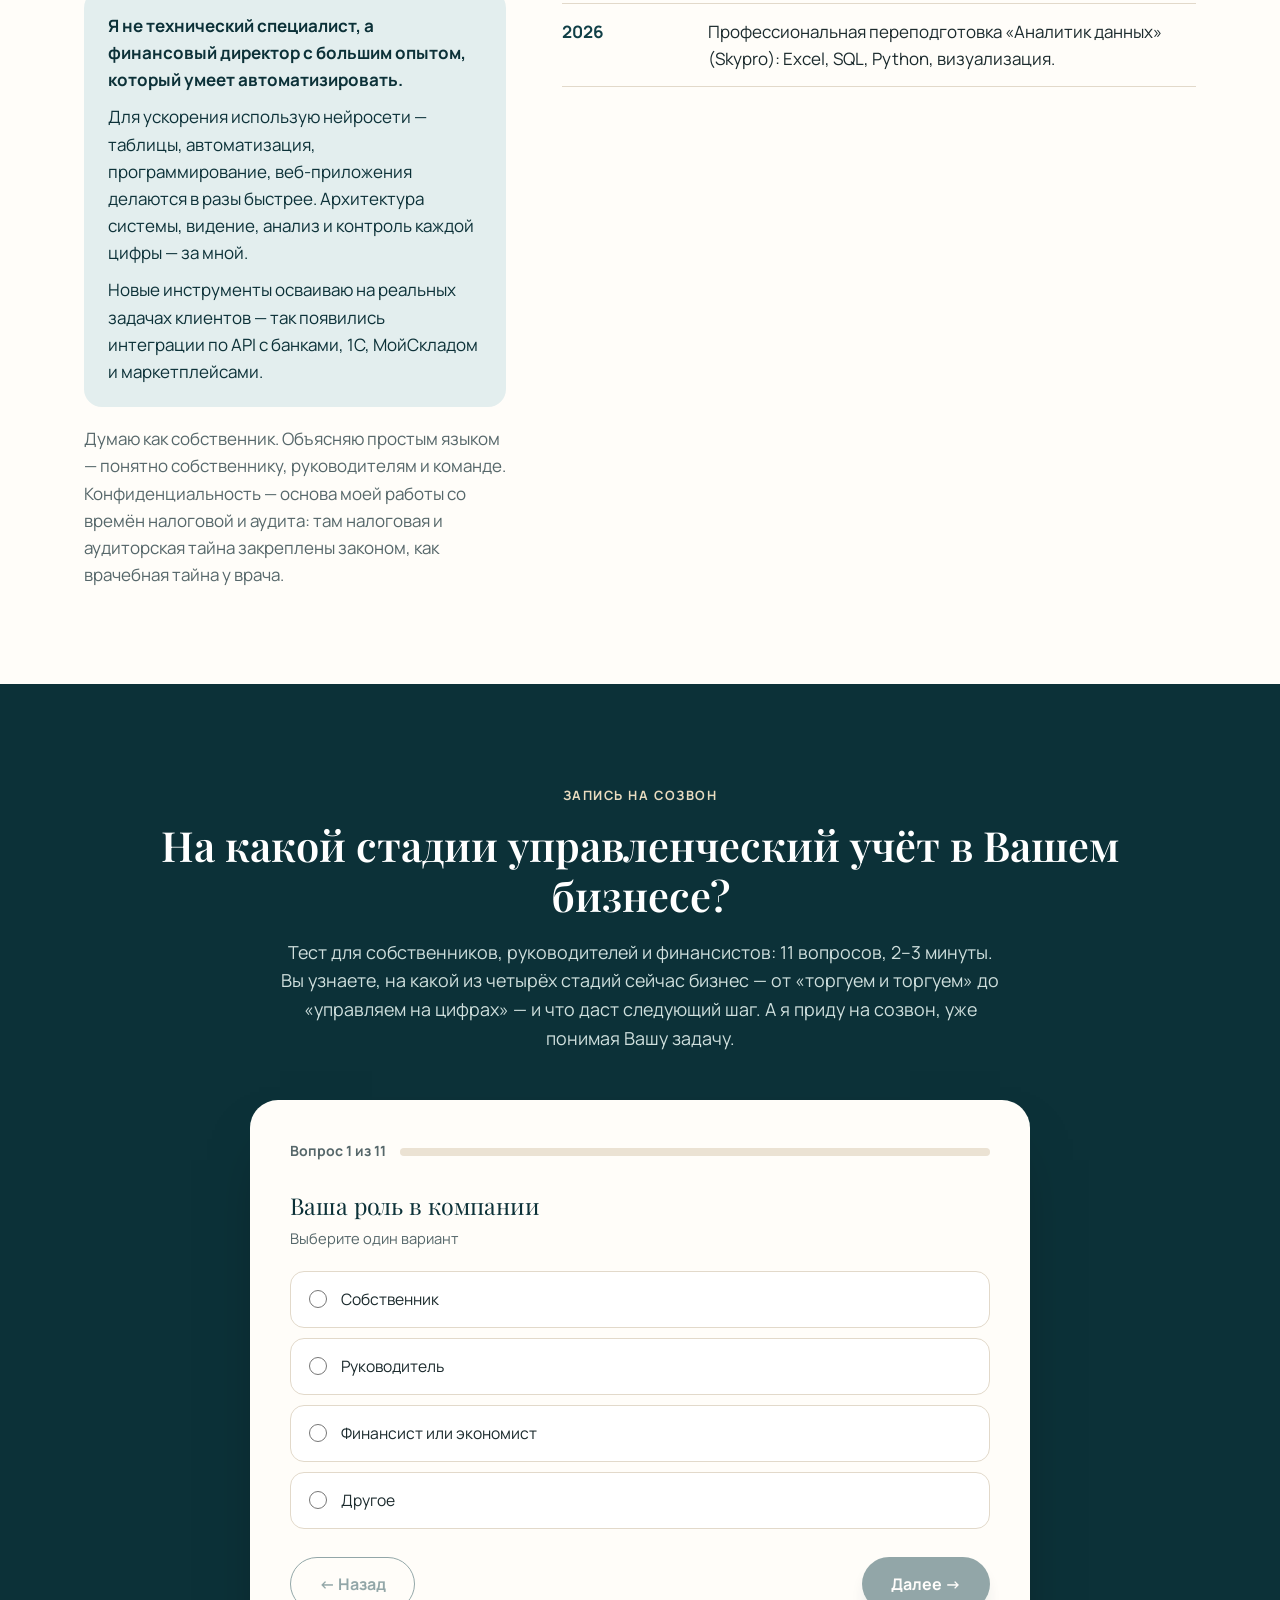
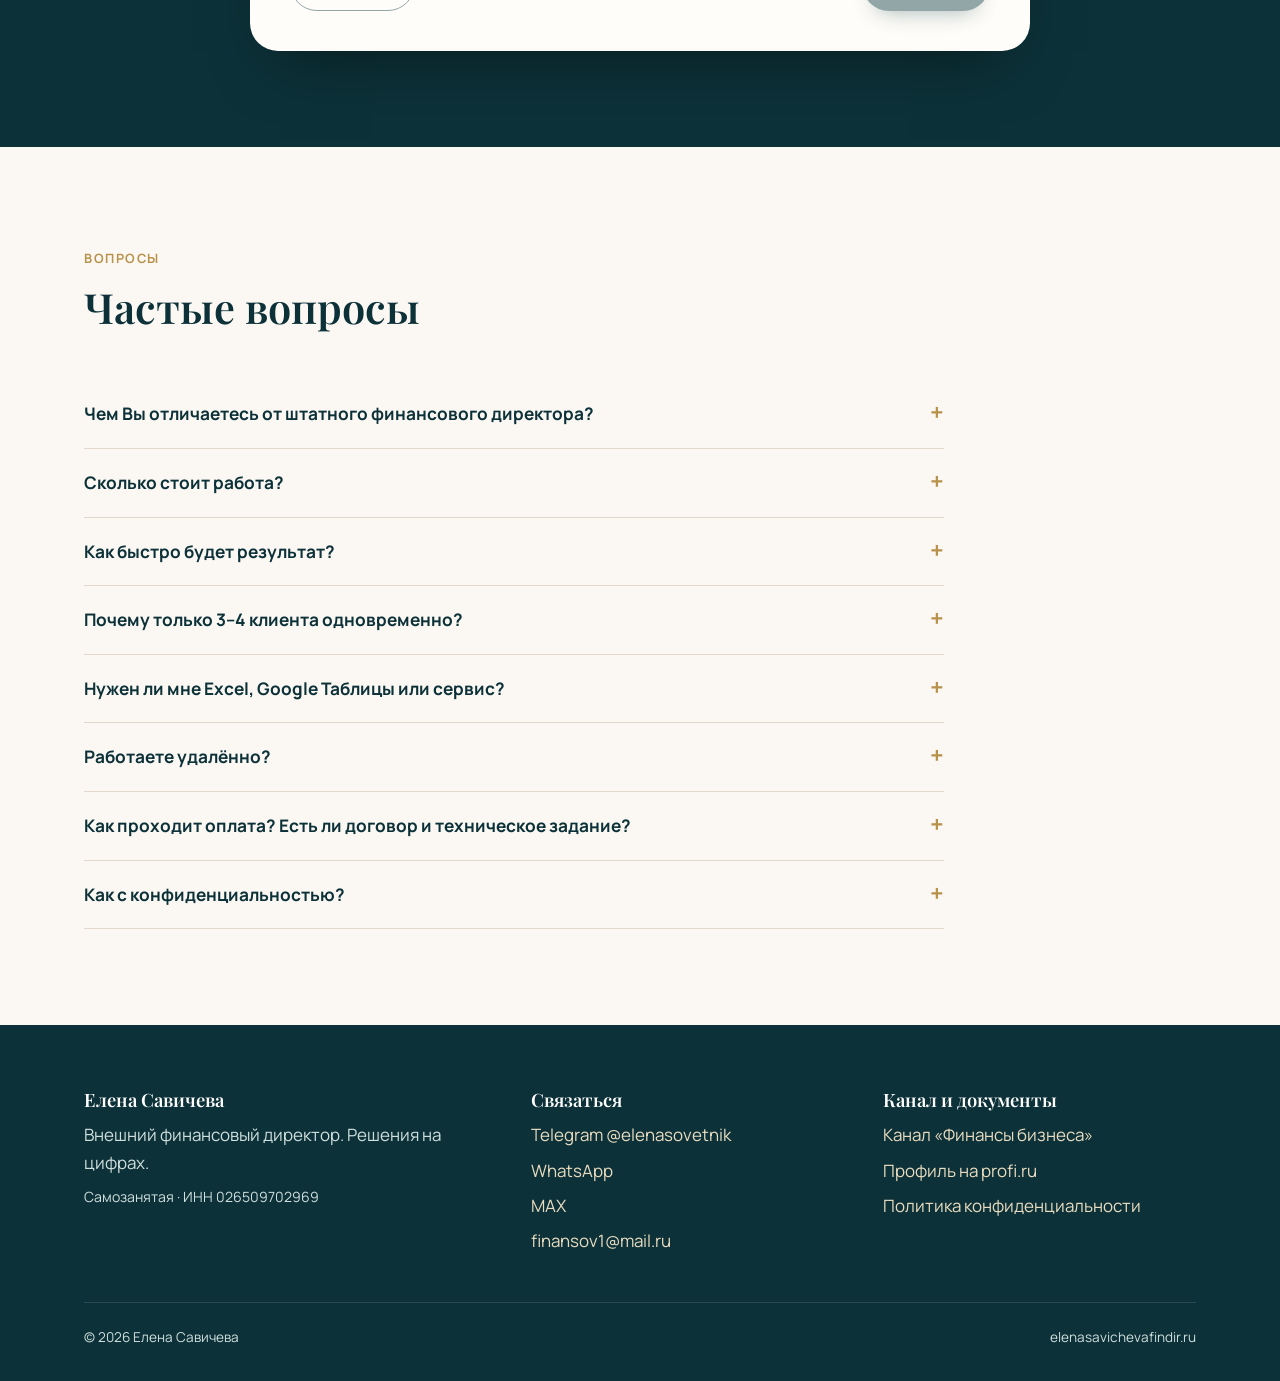
==== commit 1237366e: "Обо мне: блок «не технический специалист» под фото Co-Authored-By: Claude Opus 5.5 <noreply@anthropi" ====
--- a/index.html
+++ b/index.html
@@ -188,7 +188,8 @@
 
 /* about */
 .about{background:var(--white);border-top:1px solid var(--line)}
-.about-grid{display:grid;grid-template-columns:.8fr 1.2fr;gap:56px;align-items:start}
+.about-grid{display:grid;grid-template-columns:.8fr 1.2fr;grid-template-areas:"photo text" "extra text";column-gap:56px;row-gap:28px;align-items:start}
+.about-photo{grid-area:photo}.about-text{grid-area:text}.about-extra{grid-area:extra}
 .about-grid img{border-radius:24px;box-shadow:var(--shadow);width:100%;height:auto;aspect-ratio:4/5;object-fit:cover;object-position:50% 12%}
 .timeline{list-style:none;margin:22px 0}
 .timeline li{display:grid;grid-template-columns:130px 1fr;gap:16px;padding:14px 0;border-bottom:1px solid var(--line)}
@@ -255,6 +256,7 @@
 
 @media (max-width:1000px){
   .hero-grid,.idea-grid,.about-grid,.price-note{grid-template-columns:1fr}
+  .about-grid{grid-template-areas:"photo" "text" "extra"}
   .facts{grid-template-columns:repeat(2,1fr)}
   .phases,.services-grid,.reviews-grid,.tools,.works-grid{grid-template-columns:1fr 1fr}
   .principles{grid-template-columns:1fr 1fr}
@@ -708,8 +710,8 @@
 <!-- ABOUT -->
 <section class="about" id="about">
   <div class="container about-grid">
-    <div class="reveal"><img src="assets/elena-full.jpg" alt="Елена Савичева" loading="lazy" width="712" height="998"></div>
-    <div class="reveal">
+    <div class="reveal about-photo"><img src="assets/elena-full.jpg" alt="Елена Савичева" loading="lazy" width="712" height="998"></div>
+    <div class="reveal about-text">
       <span class="eyebrow">Обо мне</span>
       <h2>Смотрю на учёт глазами проверяющего, аудитора и собственника</h2>
       <ul class="timeline">
@@ -718,7 +720,10 @@
         <li><b>«Инвитро»</b><span>Свой медицинский офис (франшиза) с нуля: от убытка первого года до выручки, выросшей в 10 раз. Сама ставила управленческий учёт, бюджет, платёжные календари, юнит-экономику.</span></li>
         <li><b>2026</b><span>Профессиональная переподготовка «Аналитик данных» (Skypro): Excel, SQL, Python, визуализация.</span></li>
       </ul>
-      <div class="callout">
+
+    </div>
+      <div class="reveal about-extra">
+      <div class="callout" style="margin-top:0">
         <p><b>Я не технический специалист, а финансовый директор с большим опытом, который умеет автоматизировать.</b></p>
         <p>Для ускорения использую нейросети — таблицы, автоматизация, программирование, веб-приложения делаются в разы быстрее. Архитектура системы, видение, анализ и контроль каждой цифры — за мной.</p>
         <p>Новые инструменты осваиваю на реальных задачах клиентов — так появились интеграции по API с банками, 1С, МойСкладом и маркетплейсами.</p>
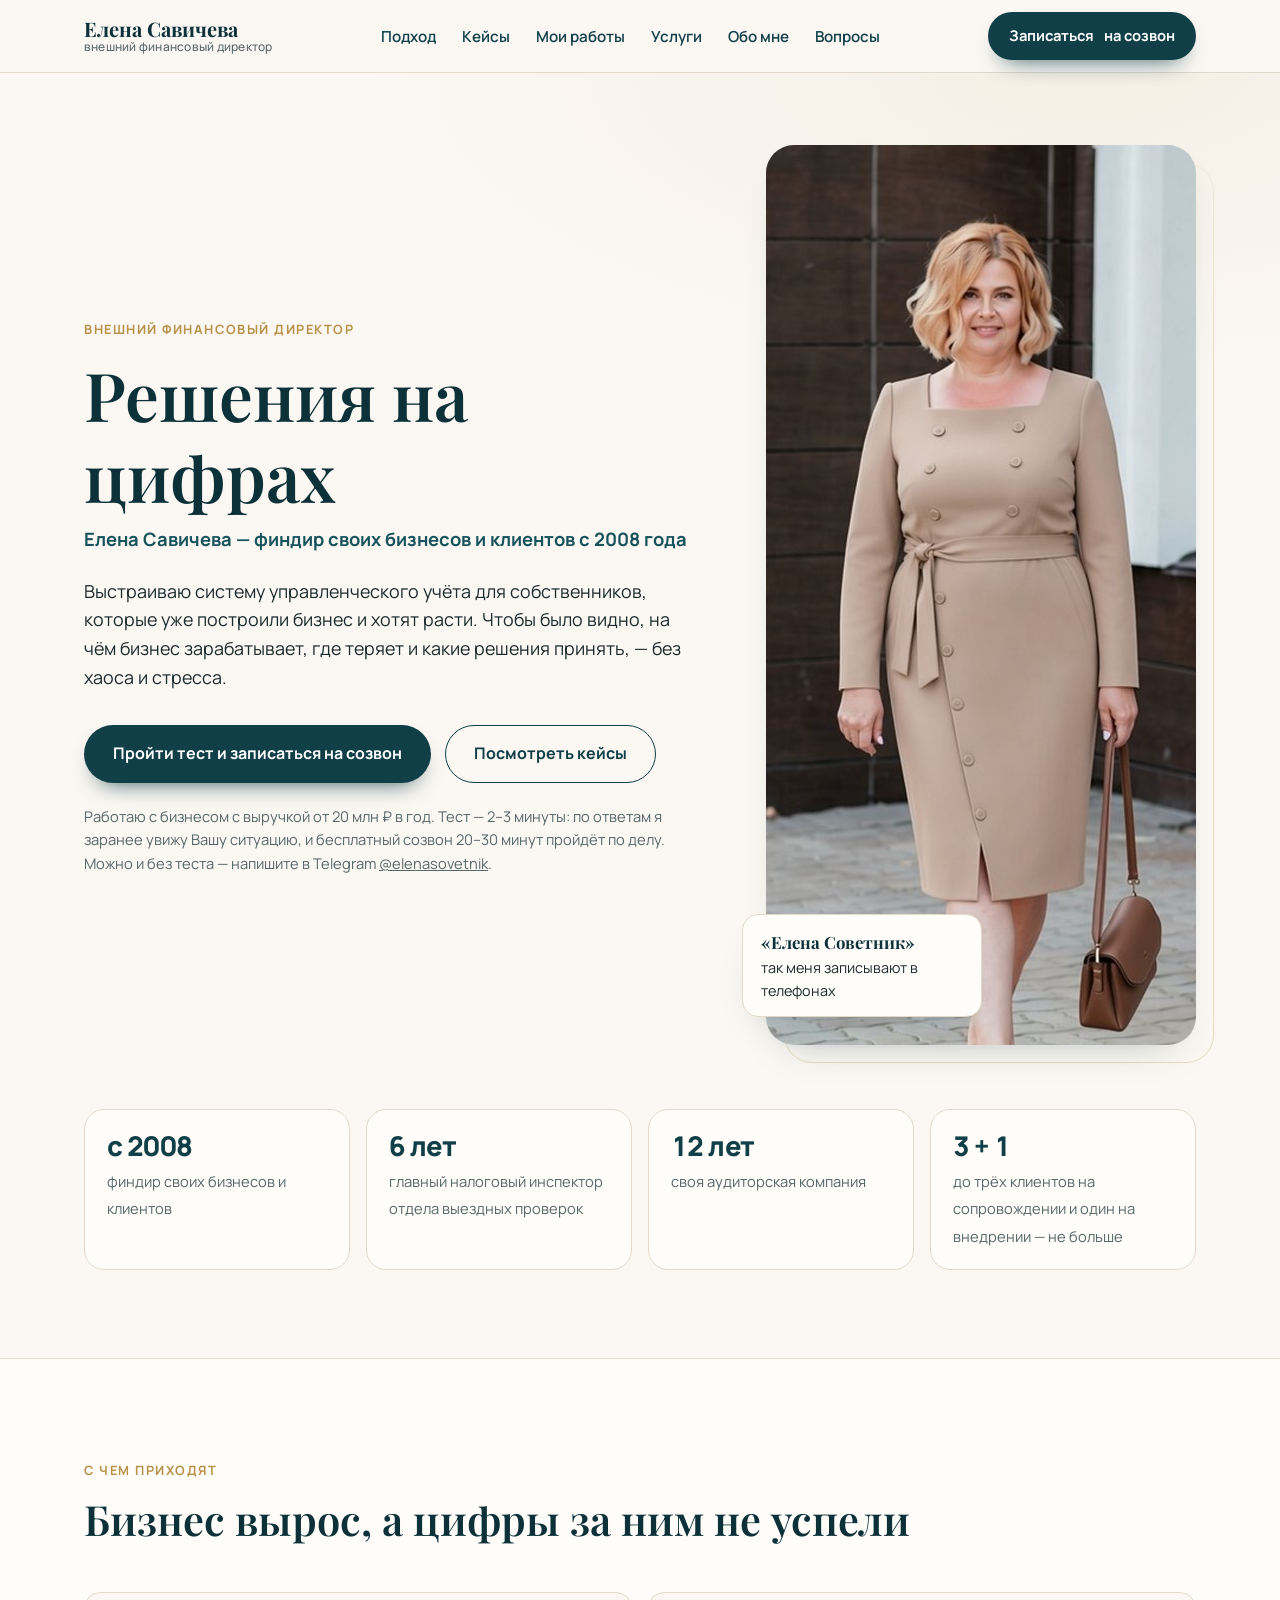
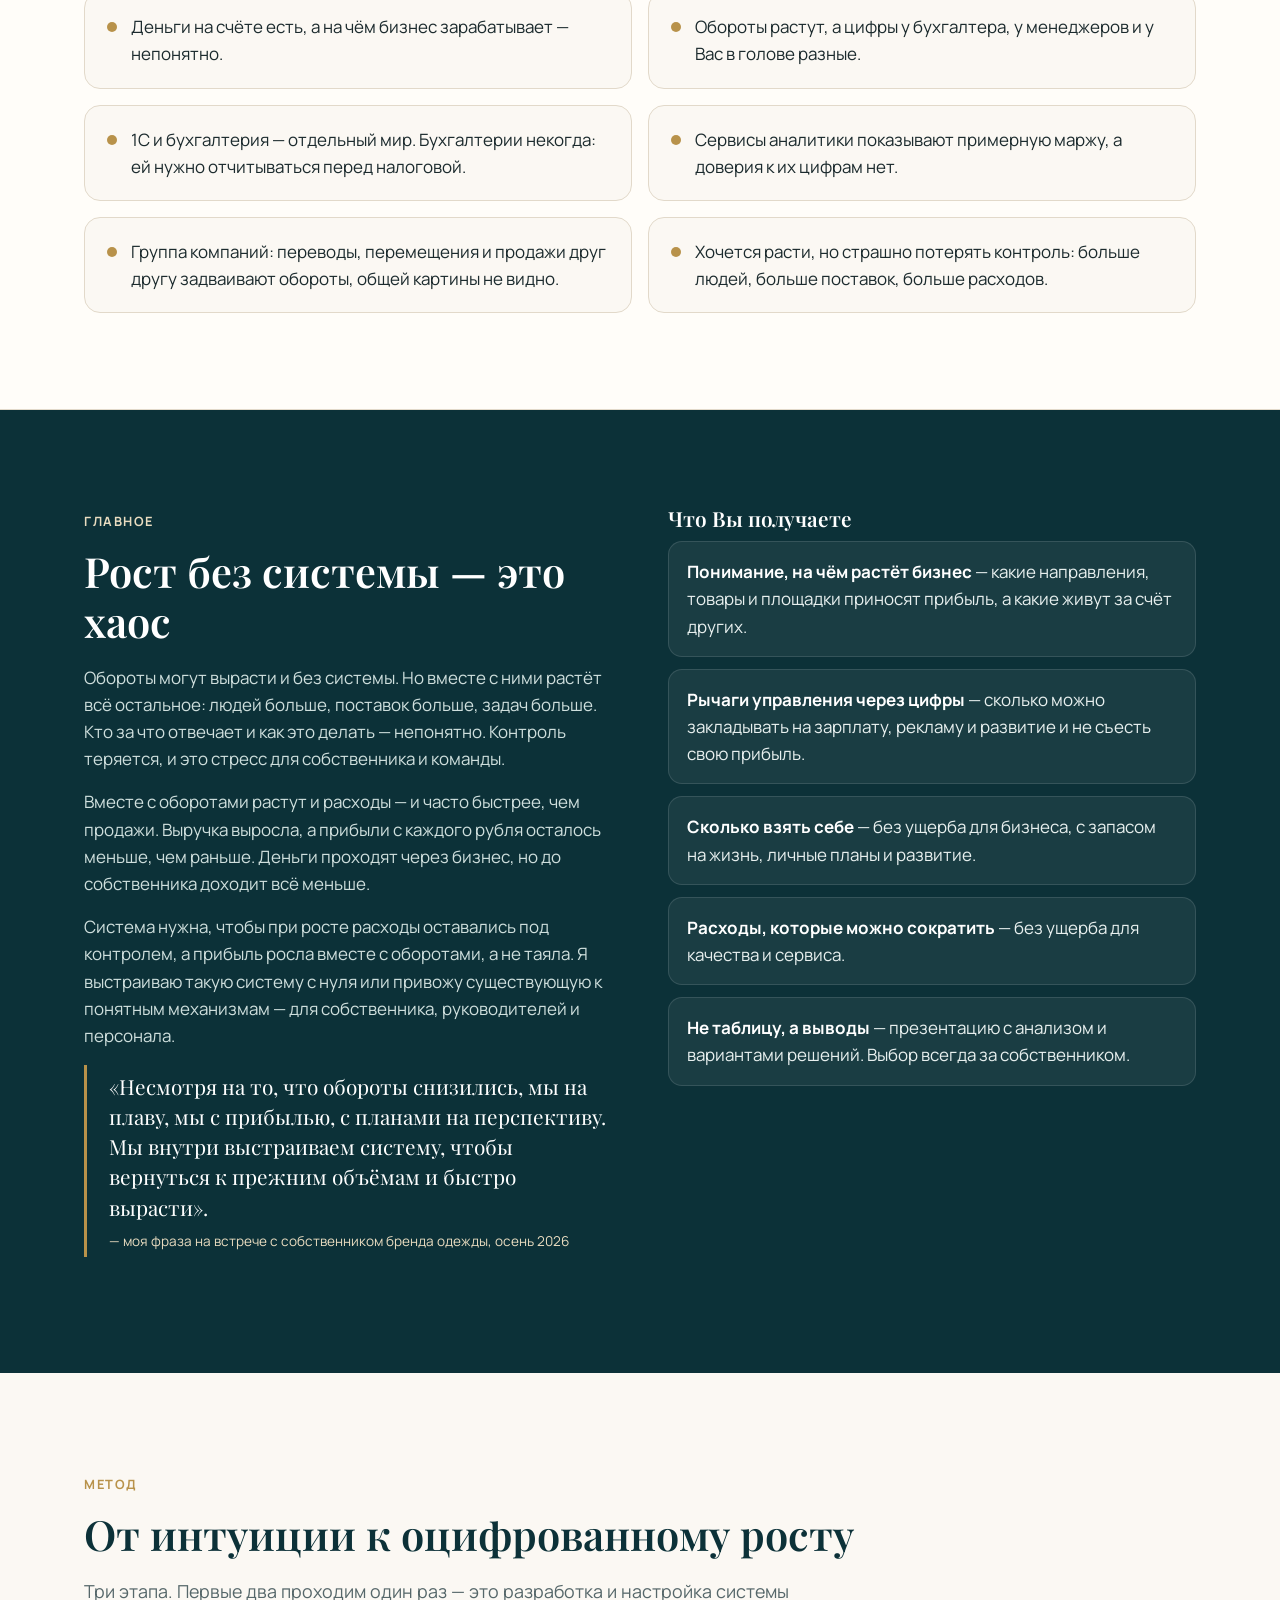
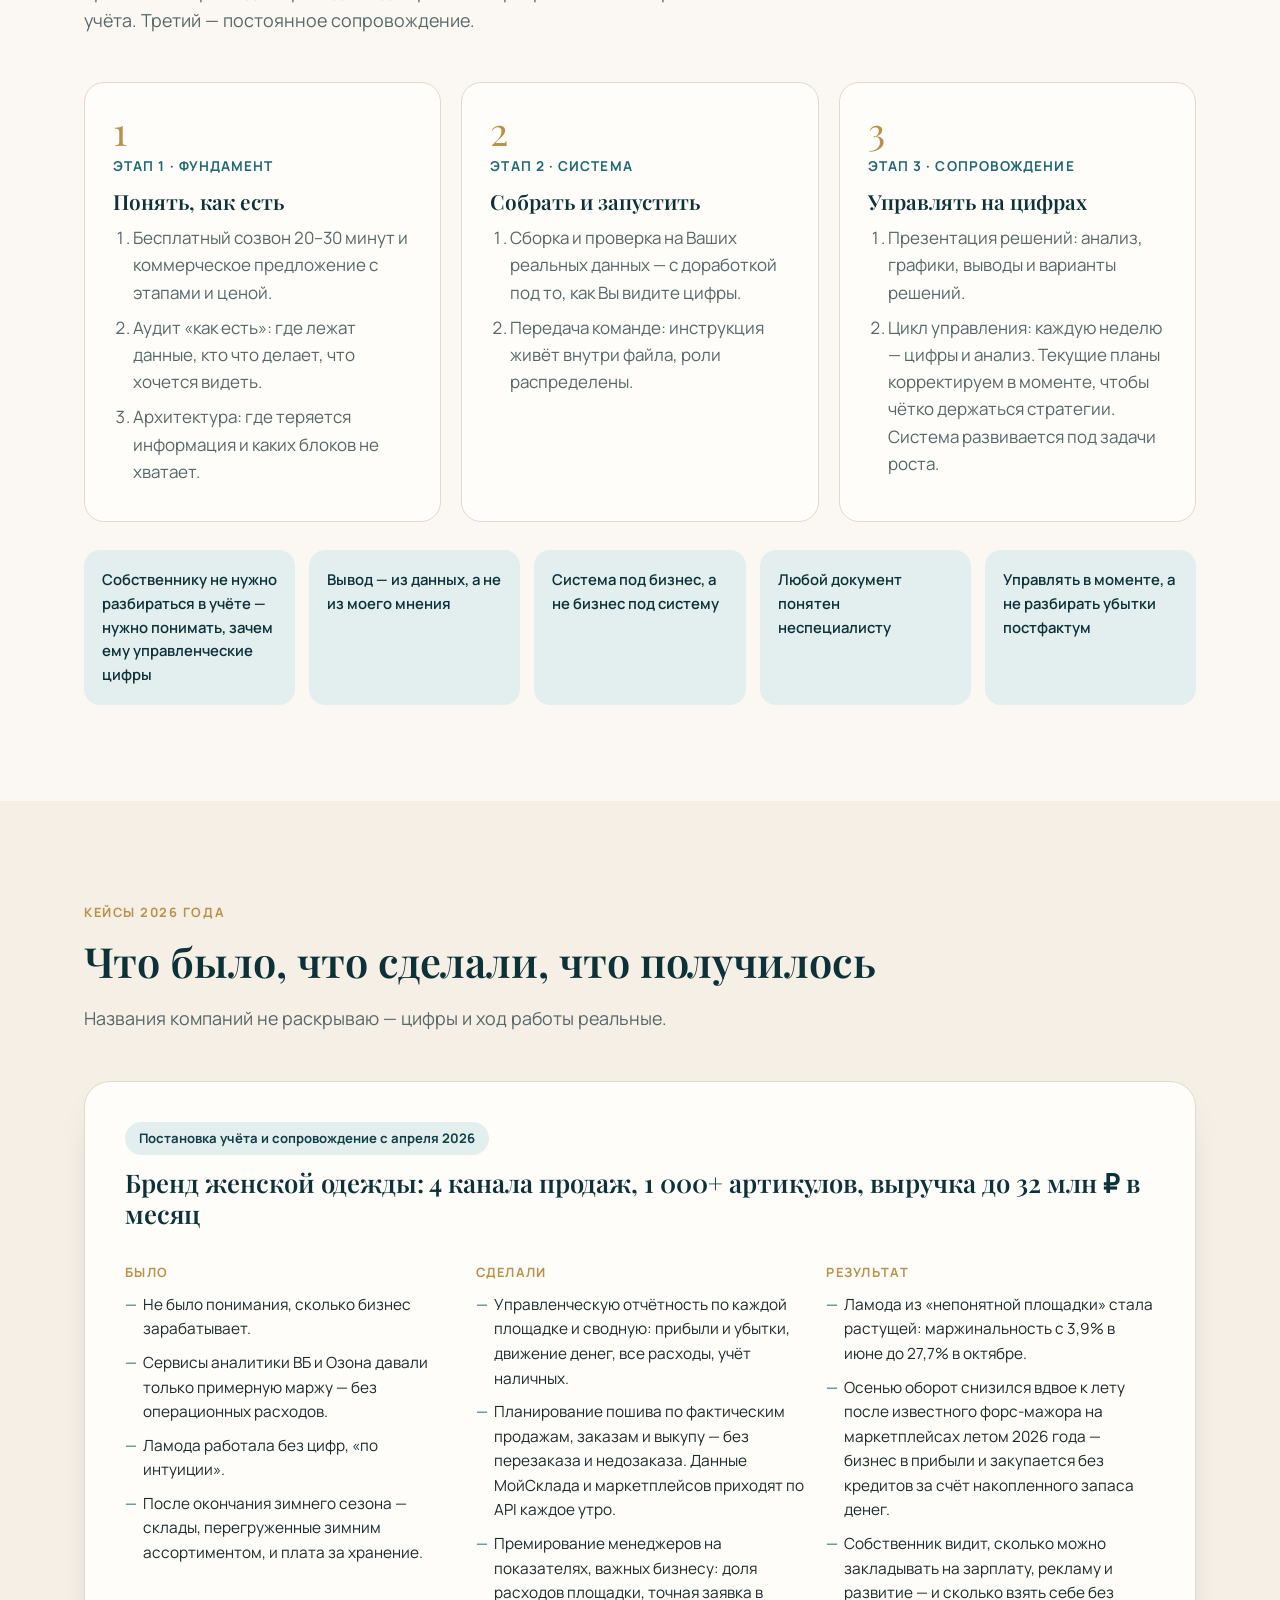
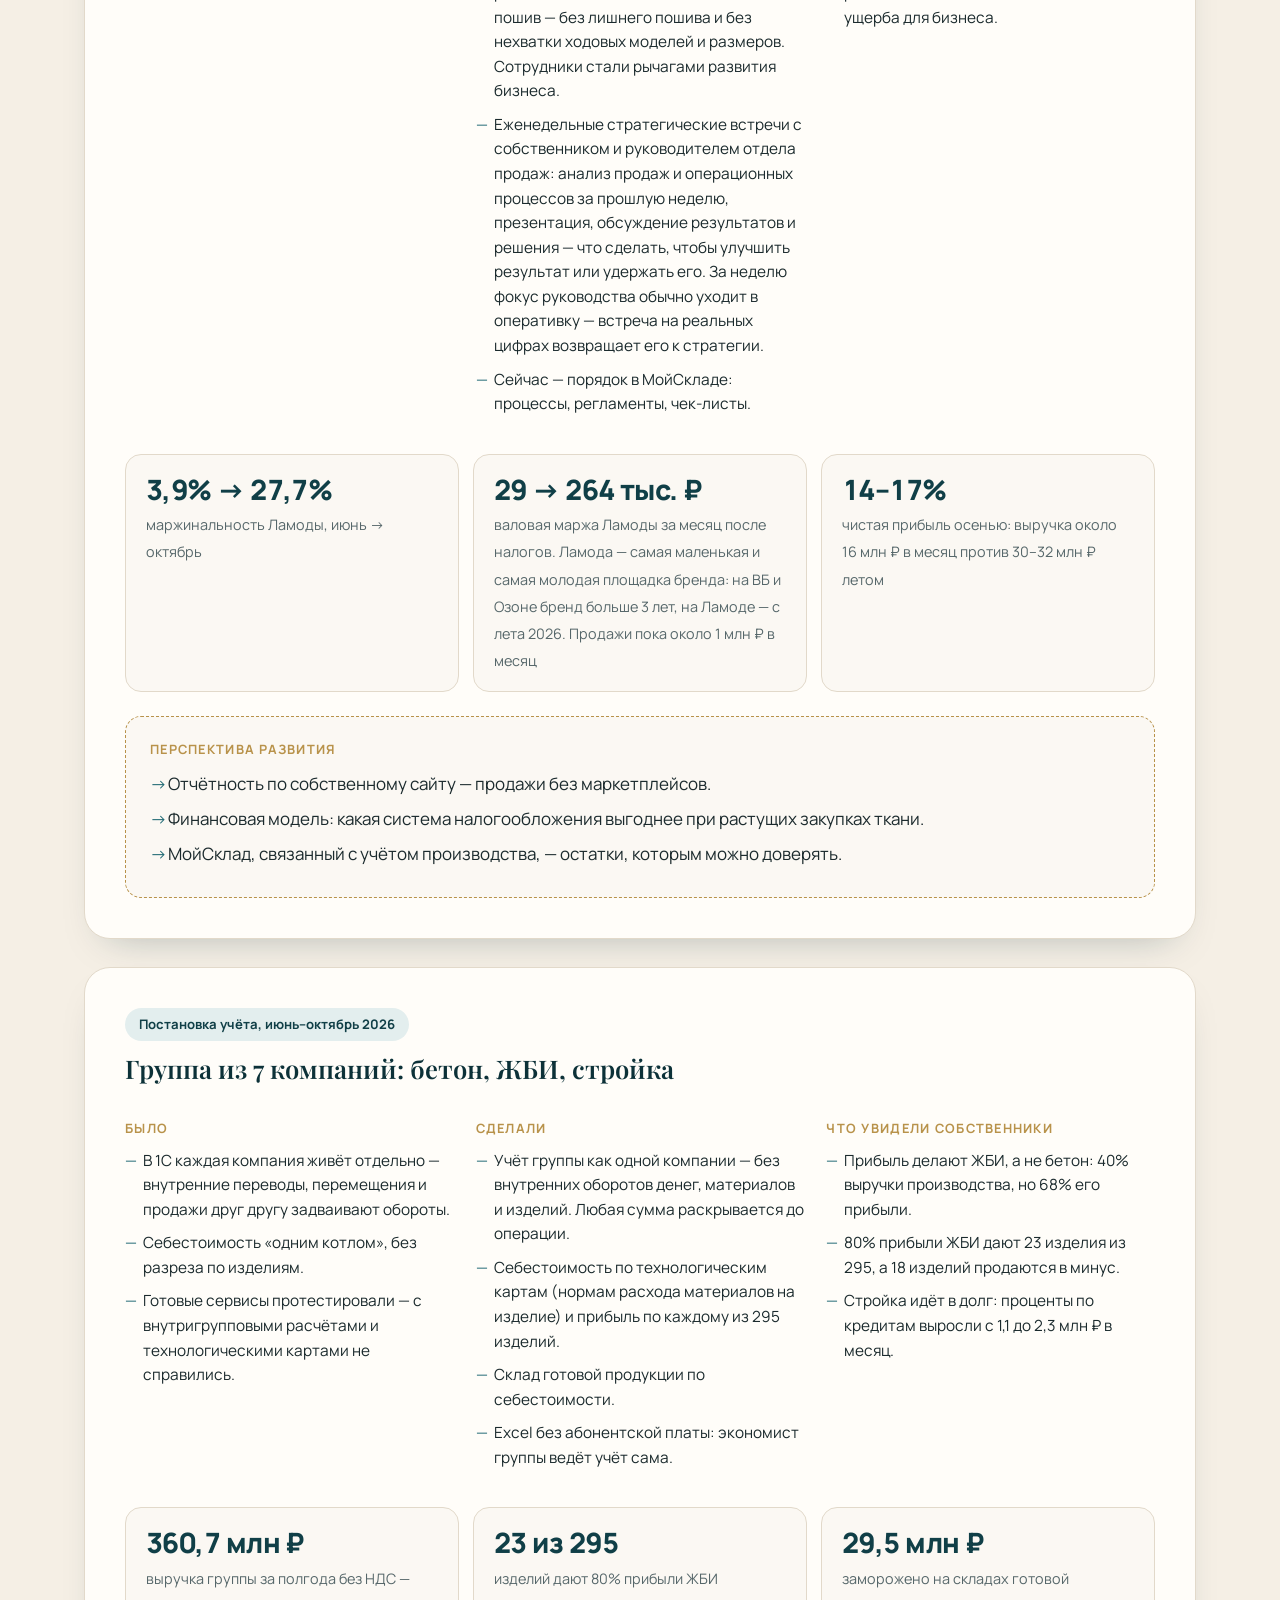
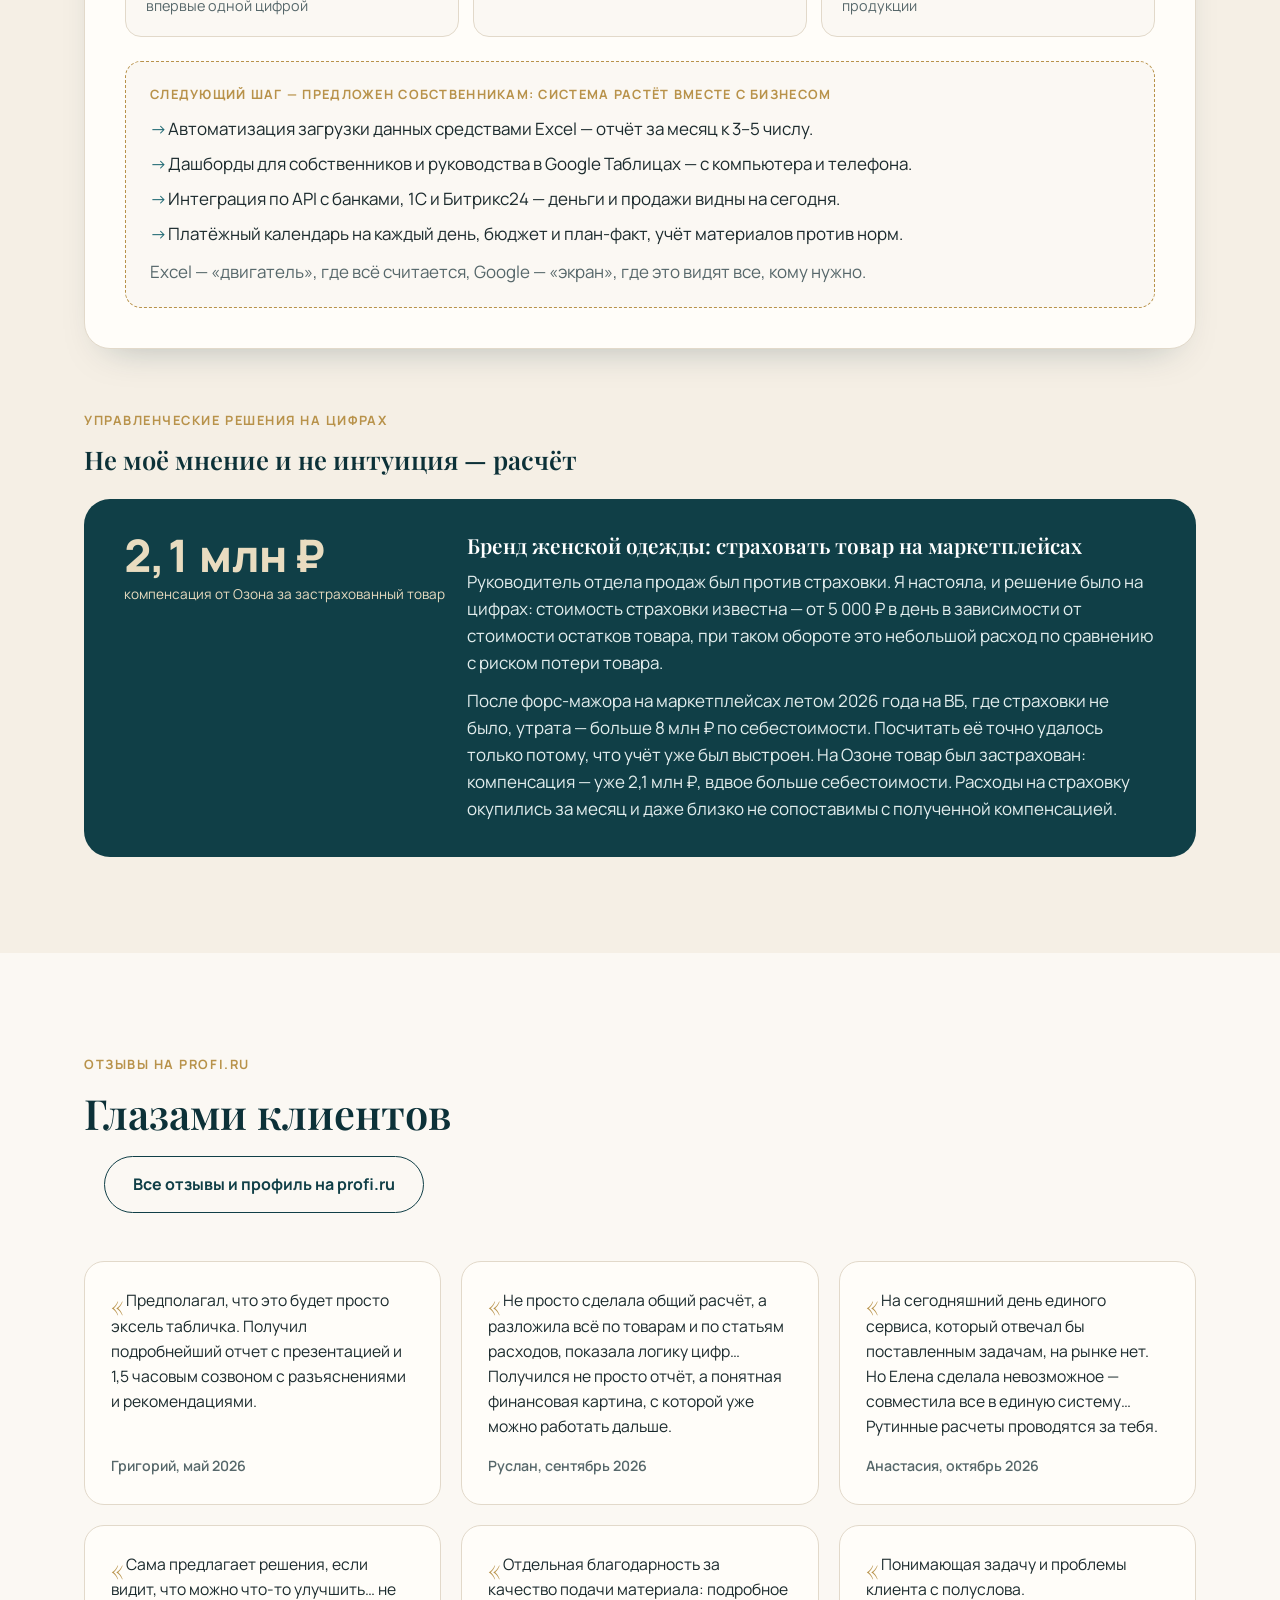
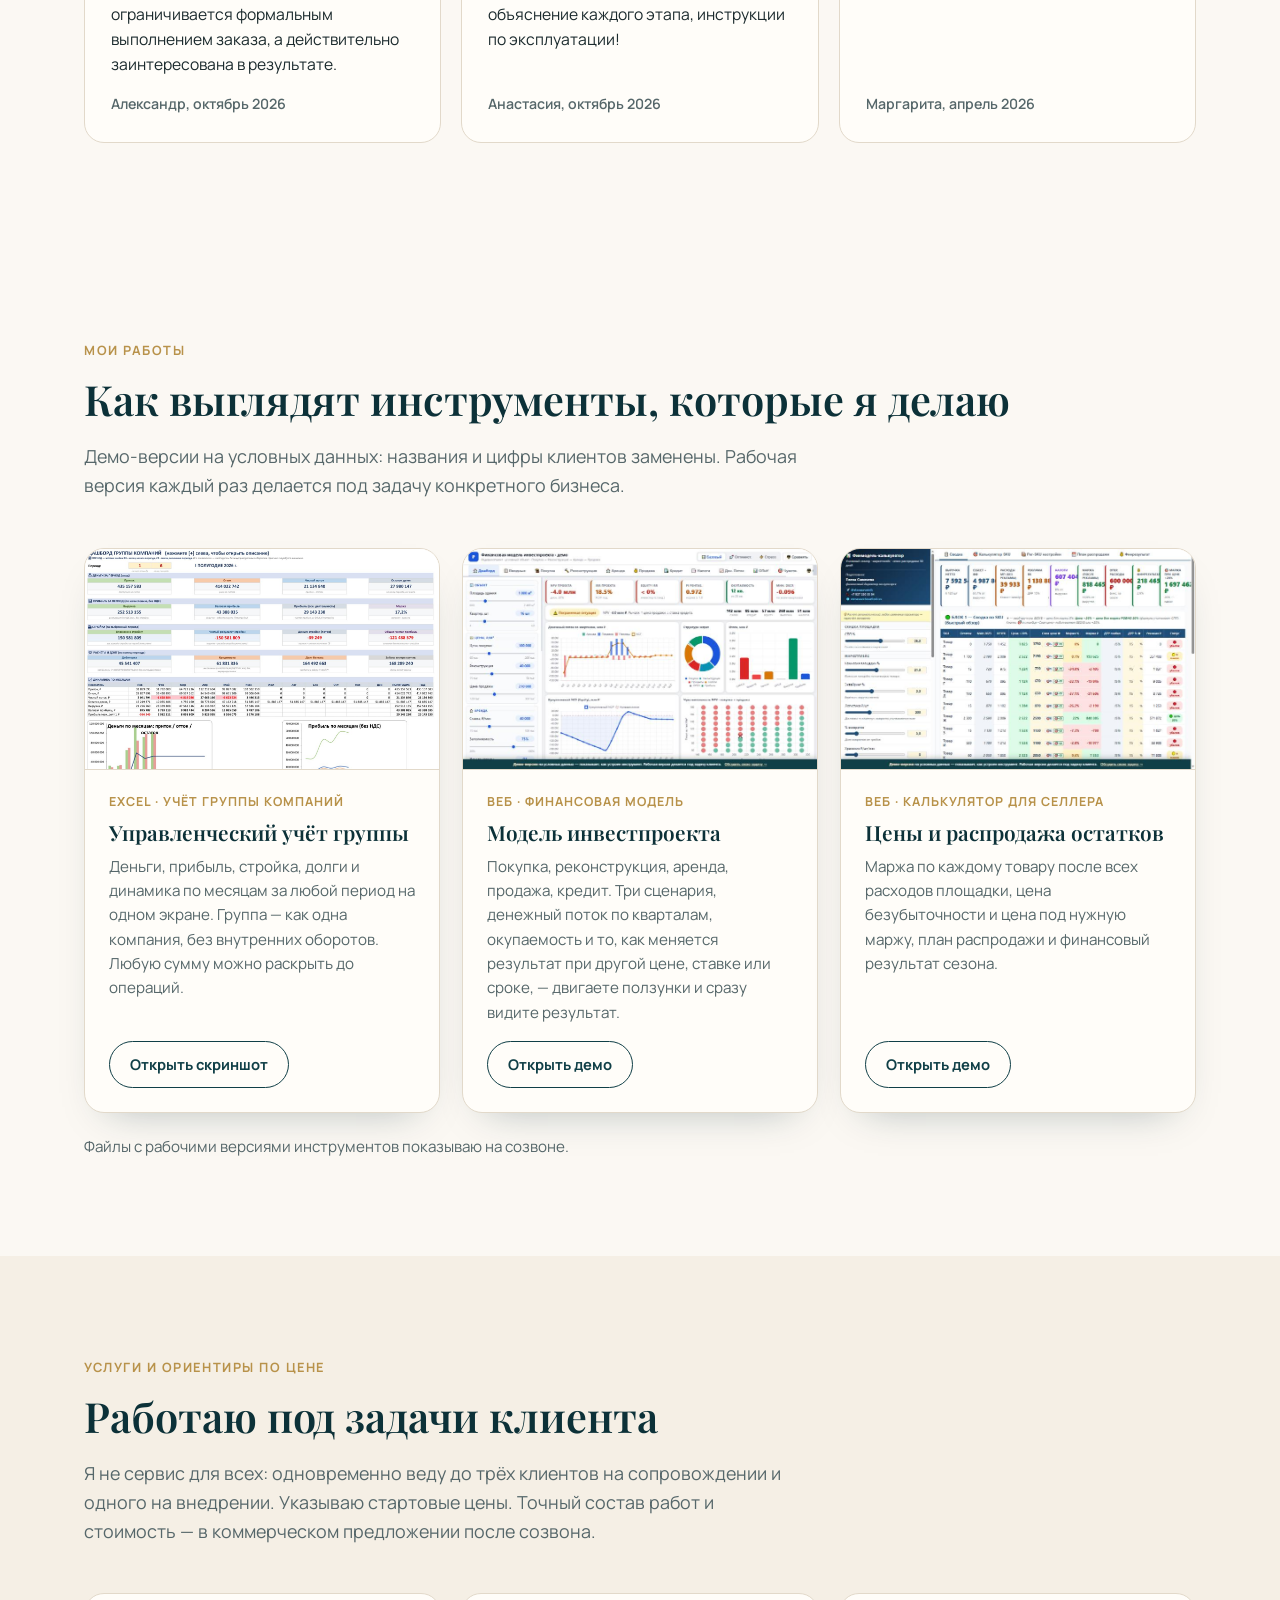
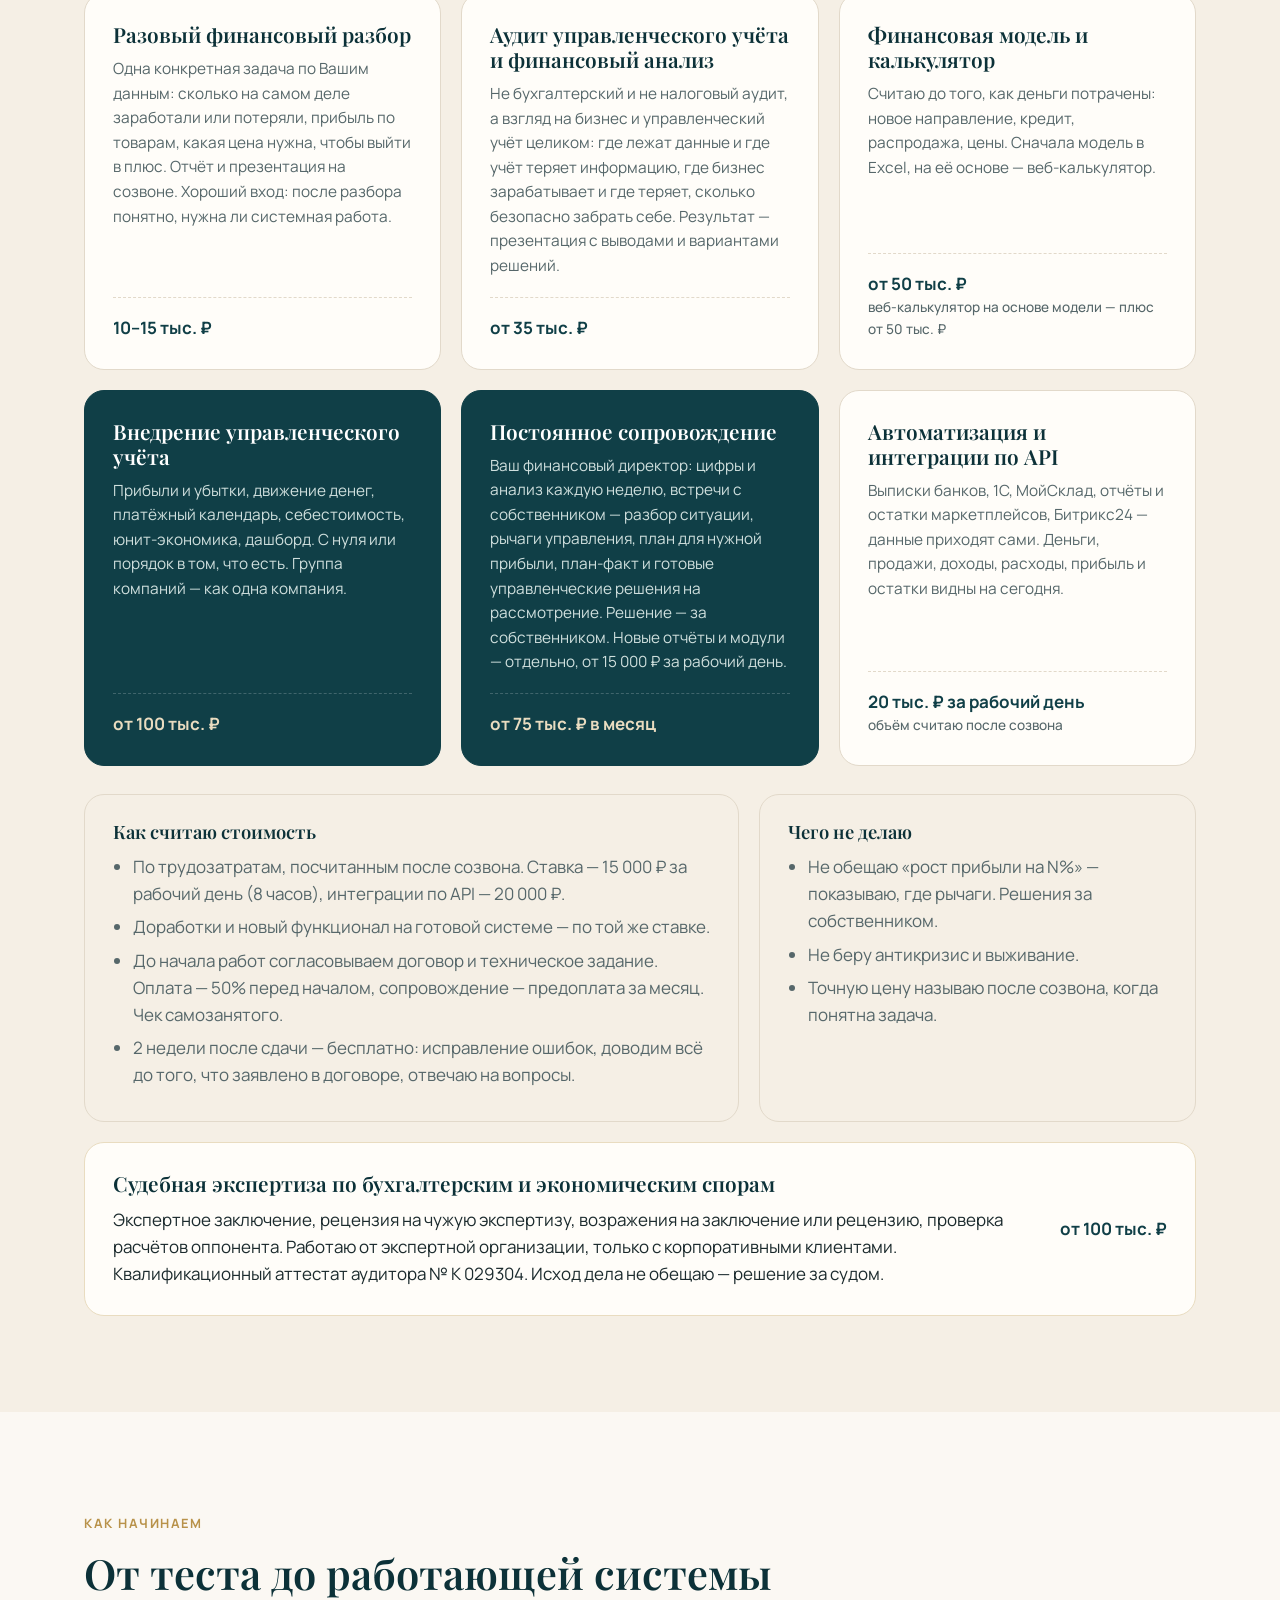
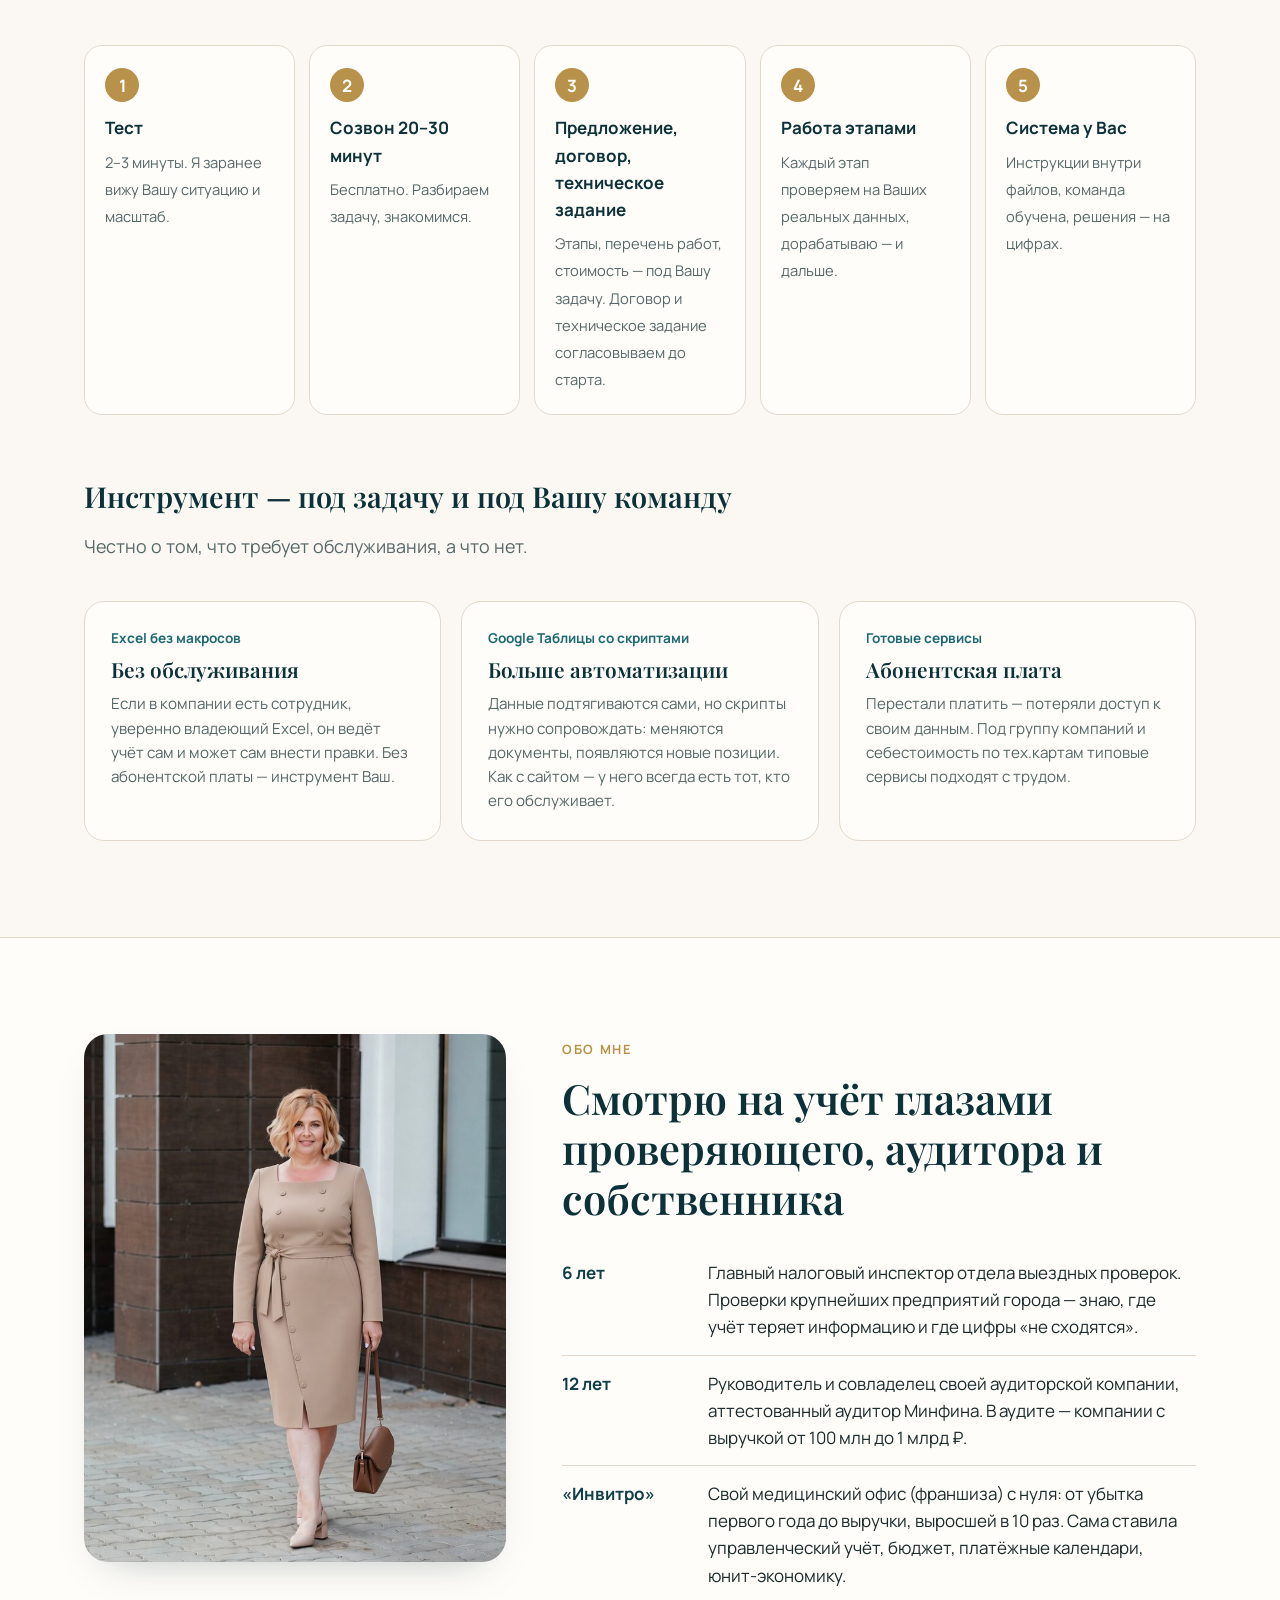
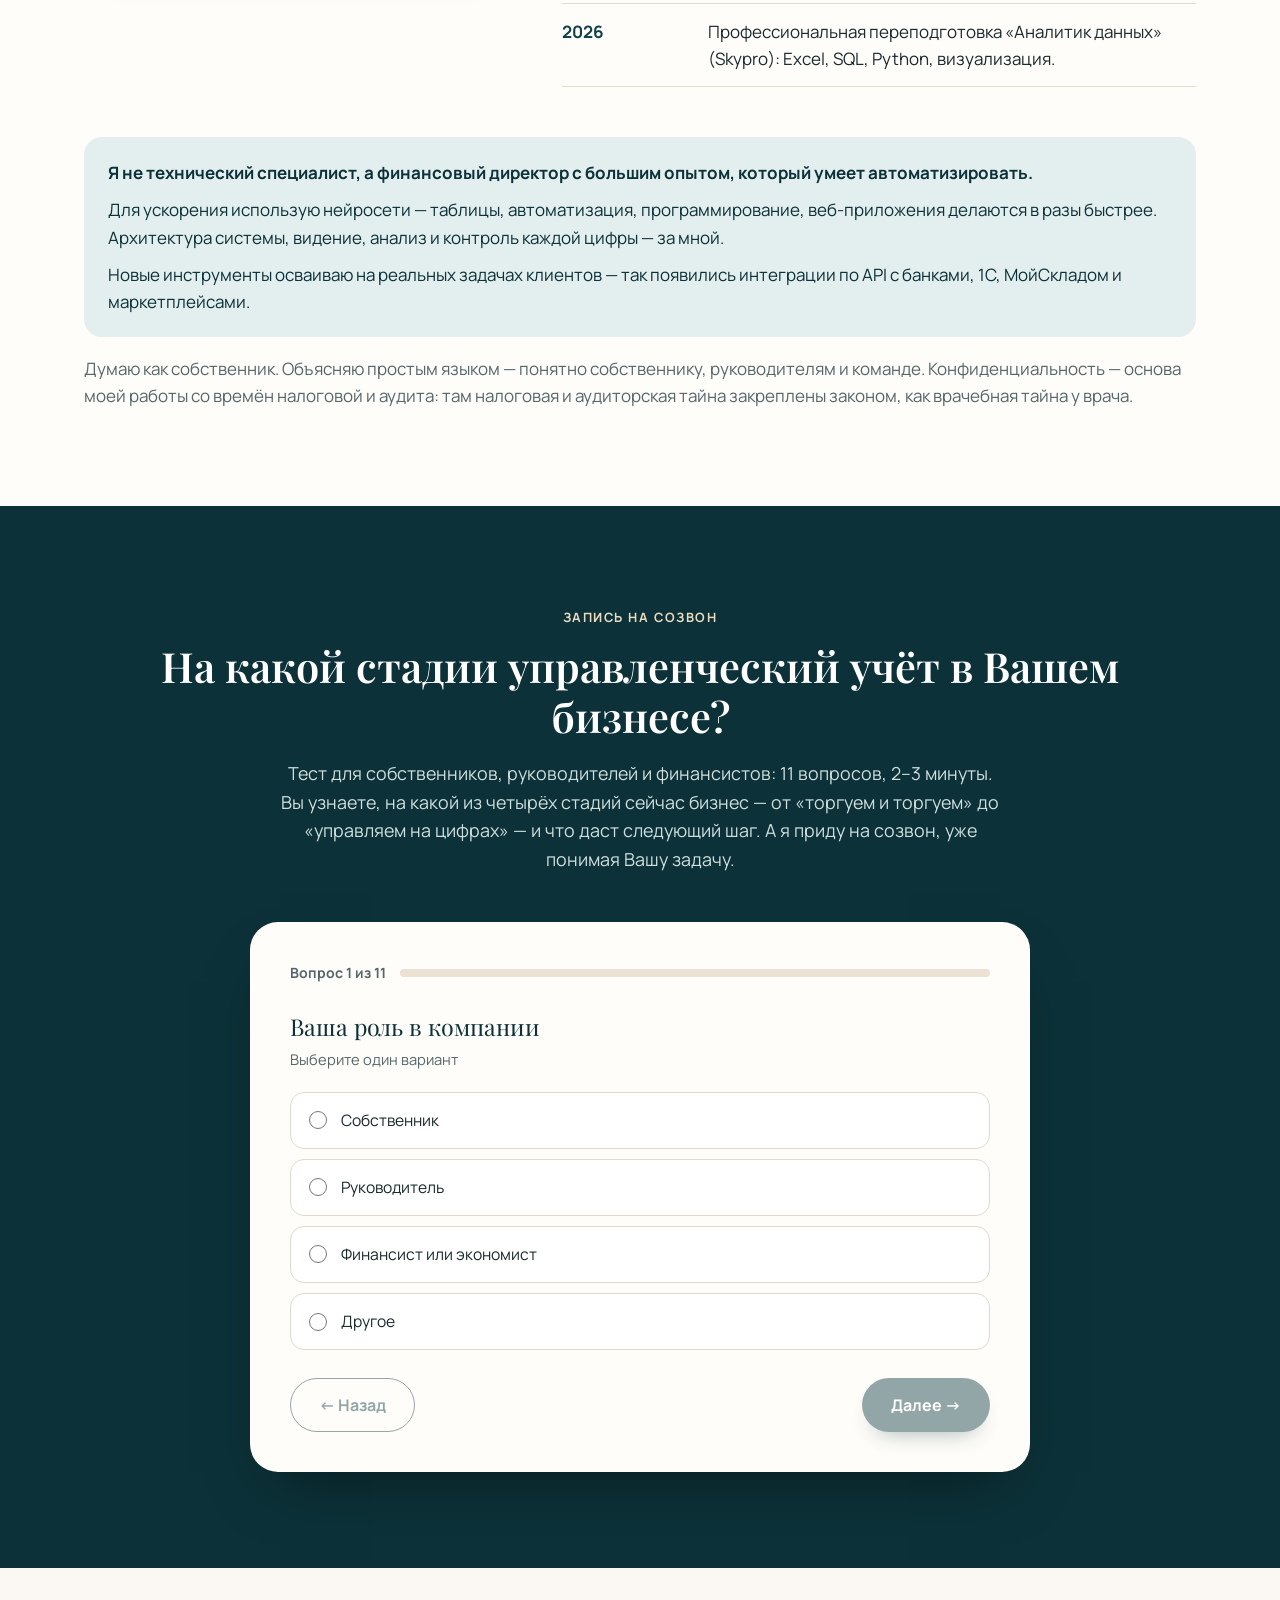
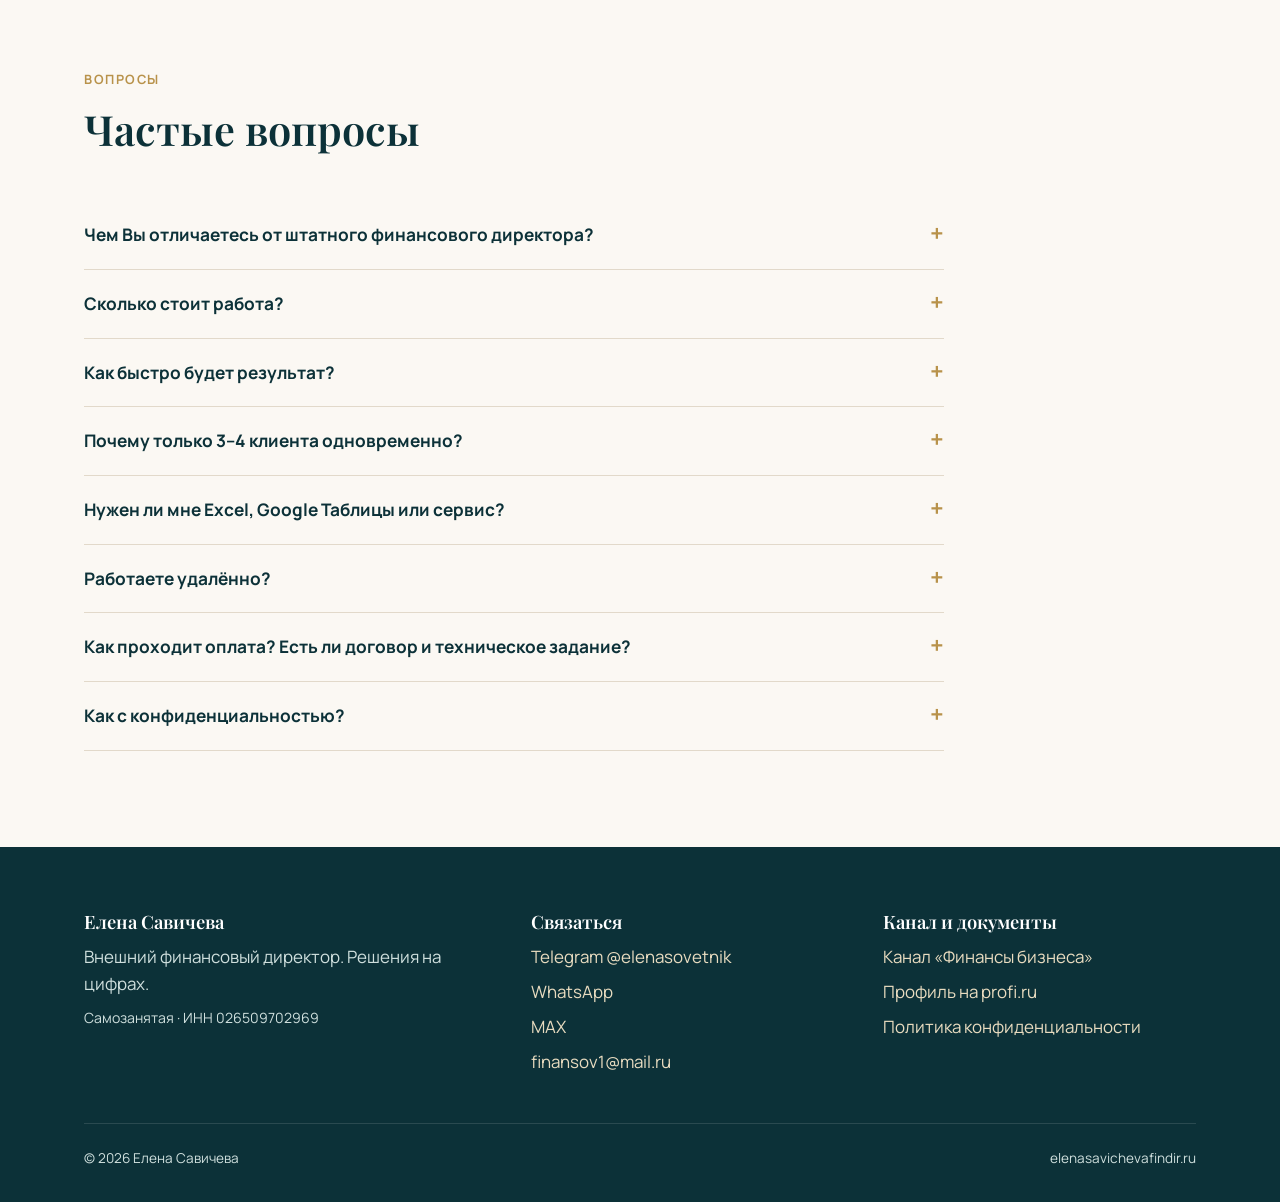
==== commit 4bf60efb: "Обо мне: блок «не технический специалист» на всю ширину под фото и текстом Co-Authored-By: Claude Op" ====
--- a/index.html
+++ b/index.html
@@ -188,7 +188,7 @@
 
 /* about */
 .about{background:var(--white);border-top:1px solid var(--line)}
-.about-grid{display:grid;grid-template-columns:.8fr 1.2fr;grid-template-areas:"photo text" "extra text";column-gap:56px;row-gap:28px;align-items:start}
+.about-grid{display:grid;grid-template-columns:.8fr 1.2fr;grid-template-areas:"photo text" "extra extra";column-gap:56px;row-gap:28px;align-items:start}
 .about-photo{grid-area:photo}.about-text{grid-area:text}.about-extra{grid-area:extra}
 .about-grid img{border-radius:24px;box-shadow:var(--shadow);width:100%;height:auto;aspect-ratio:4/5;object-fit:cover;object-position:50% 12%}
 .timeline{list-style:none;margin:22px 0}
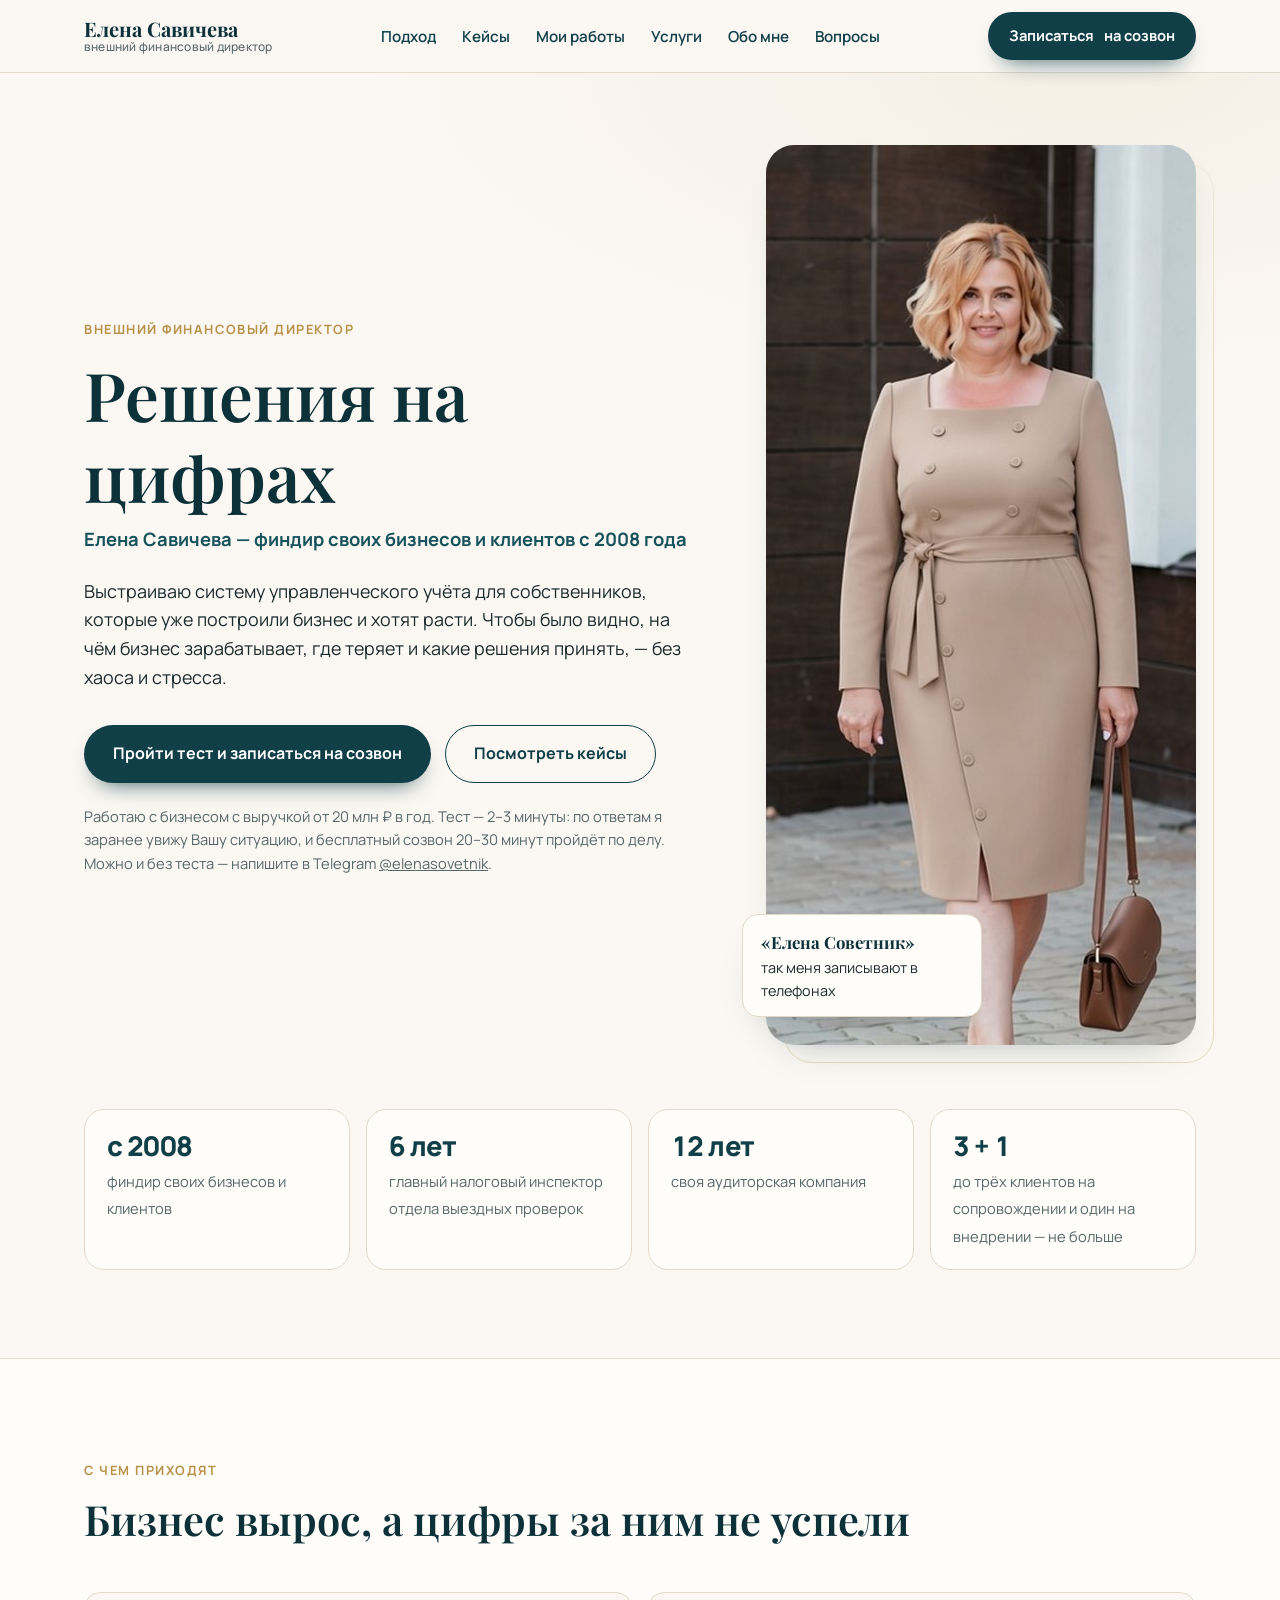
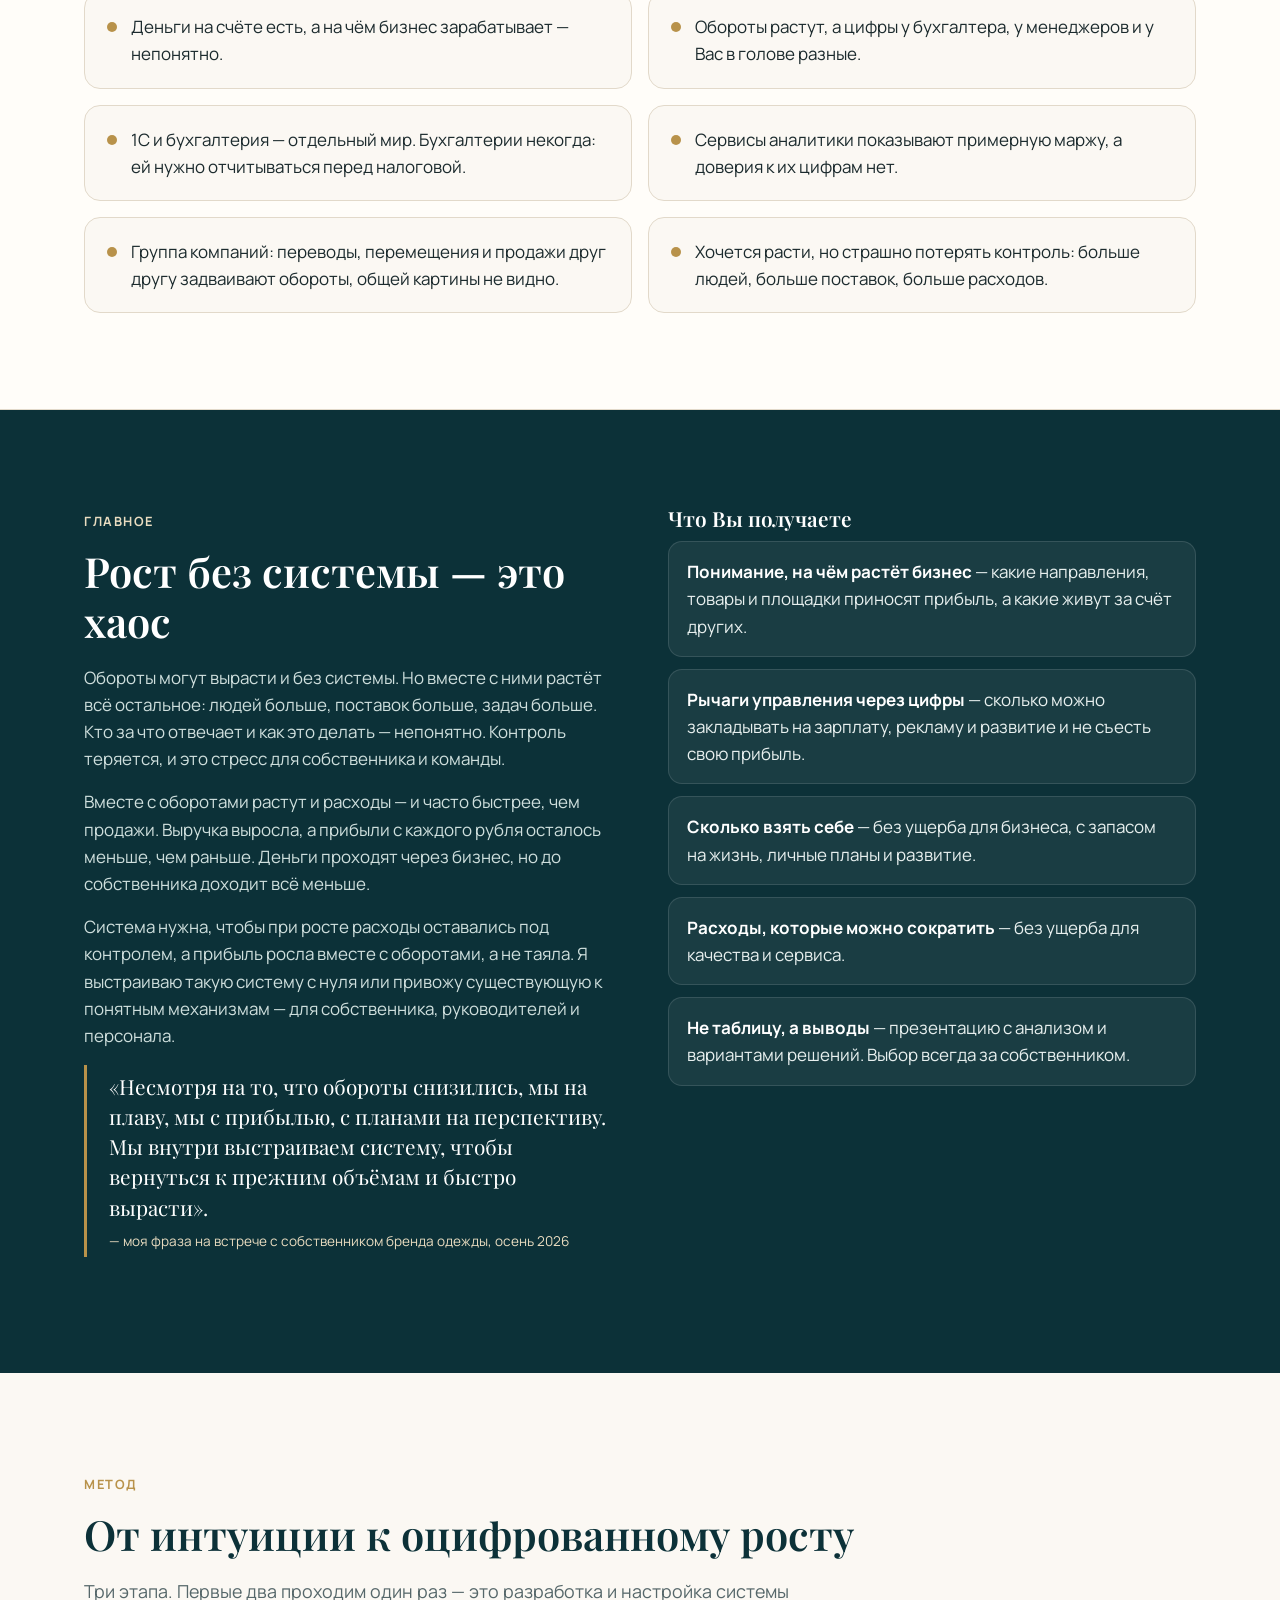
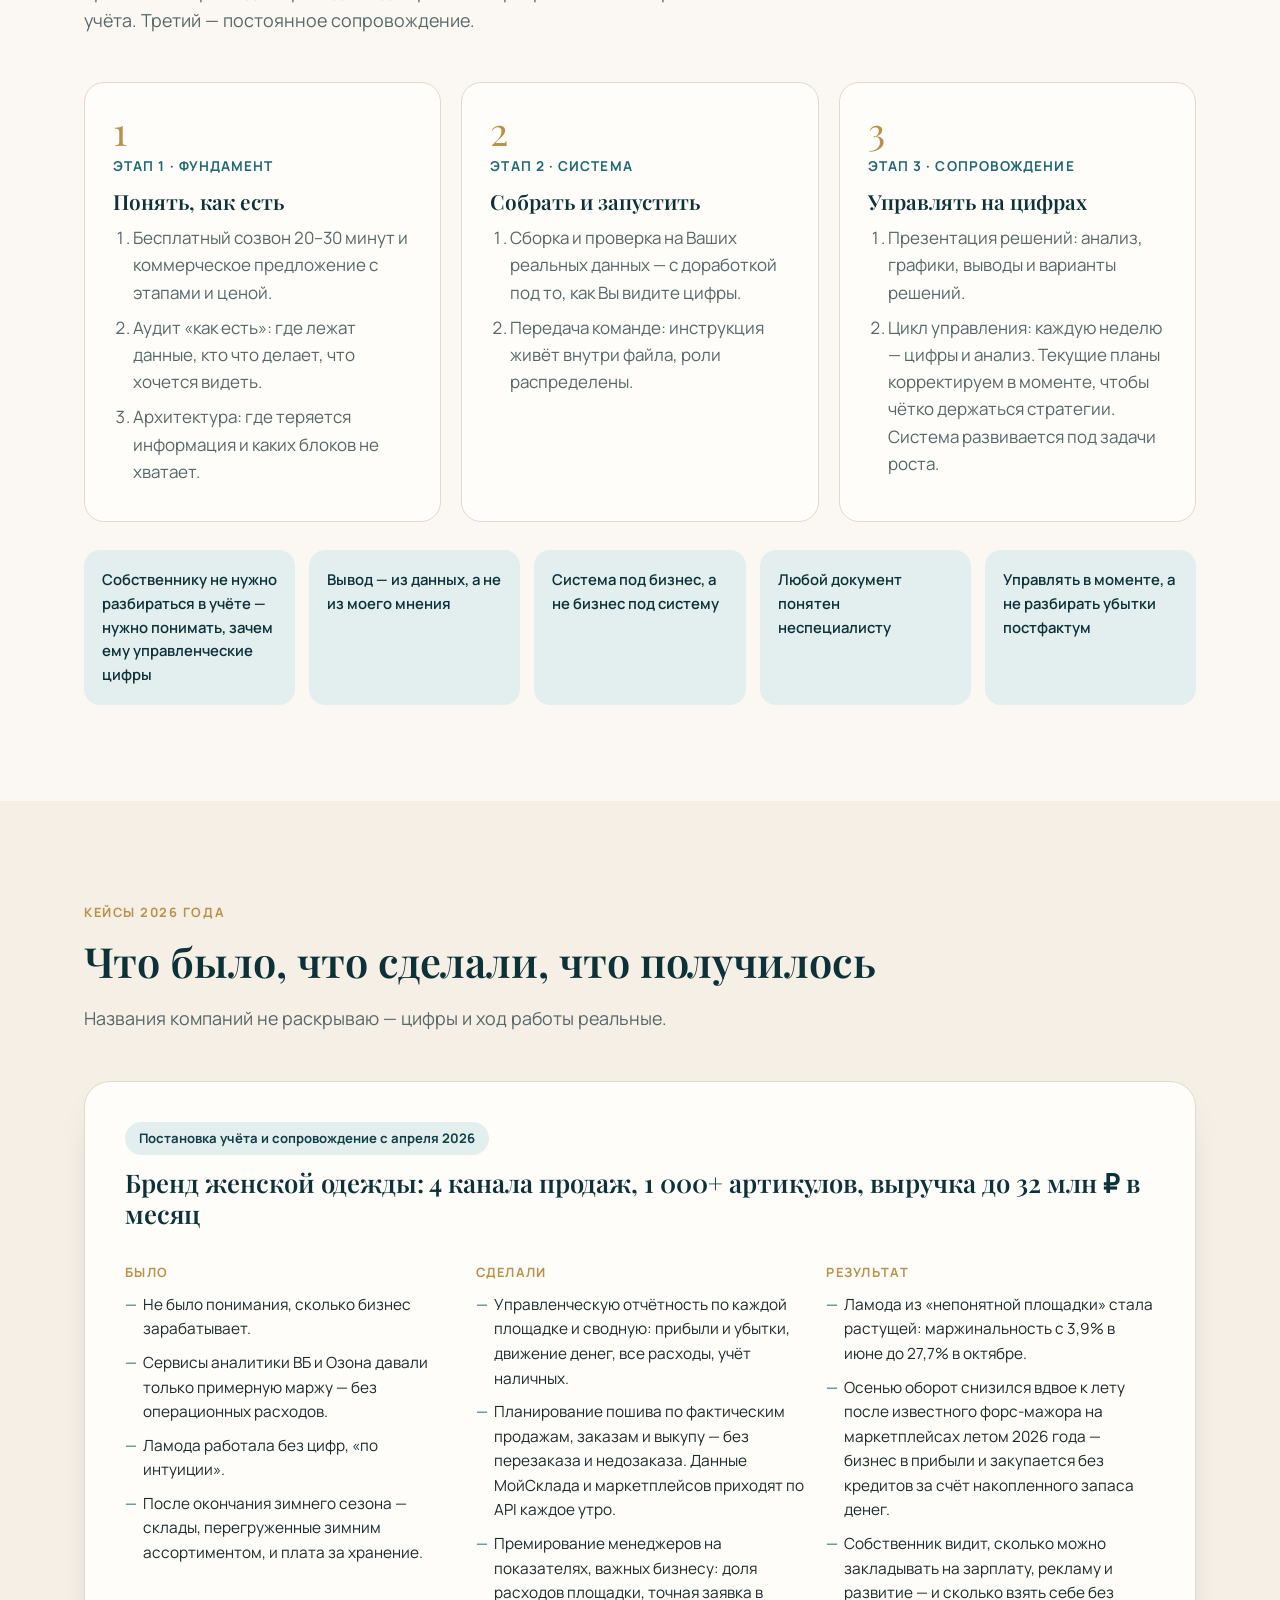
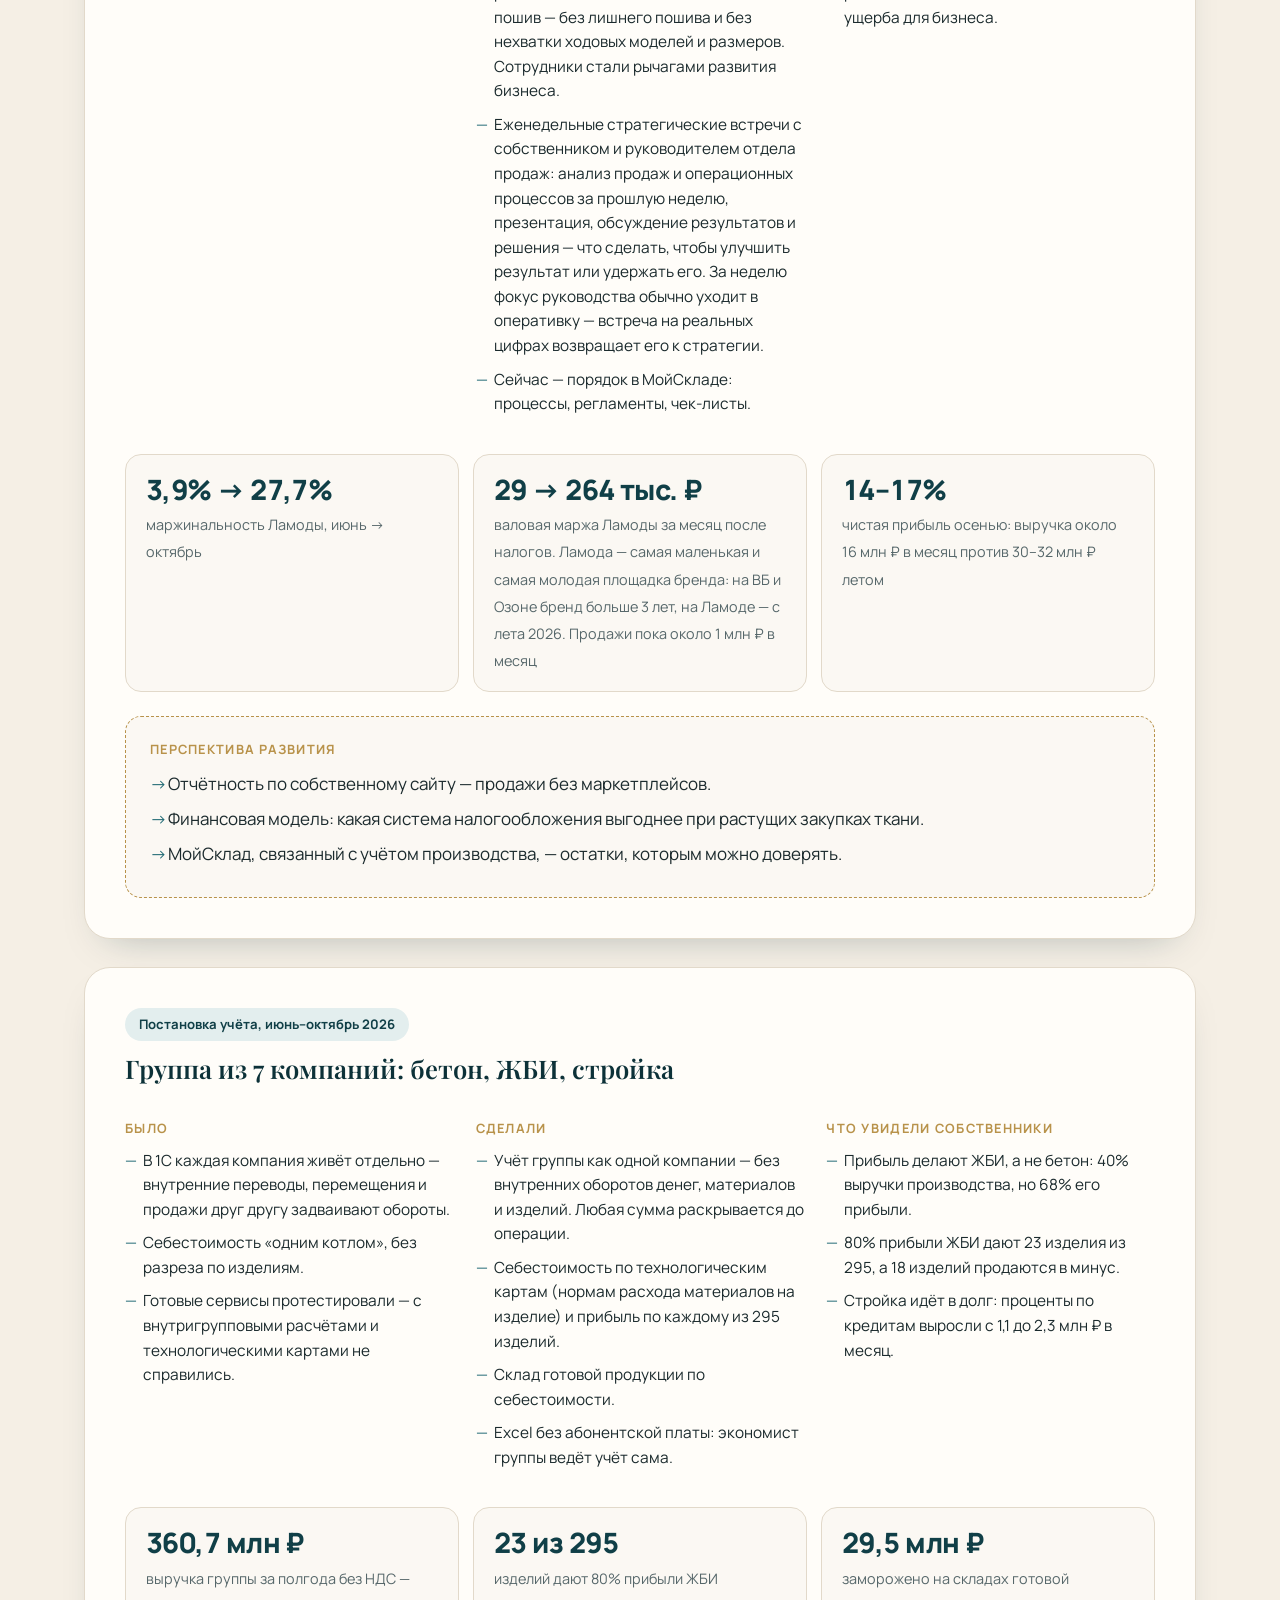
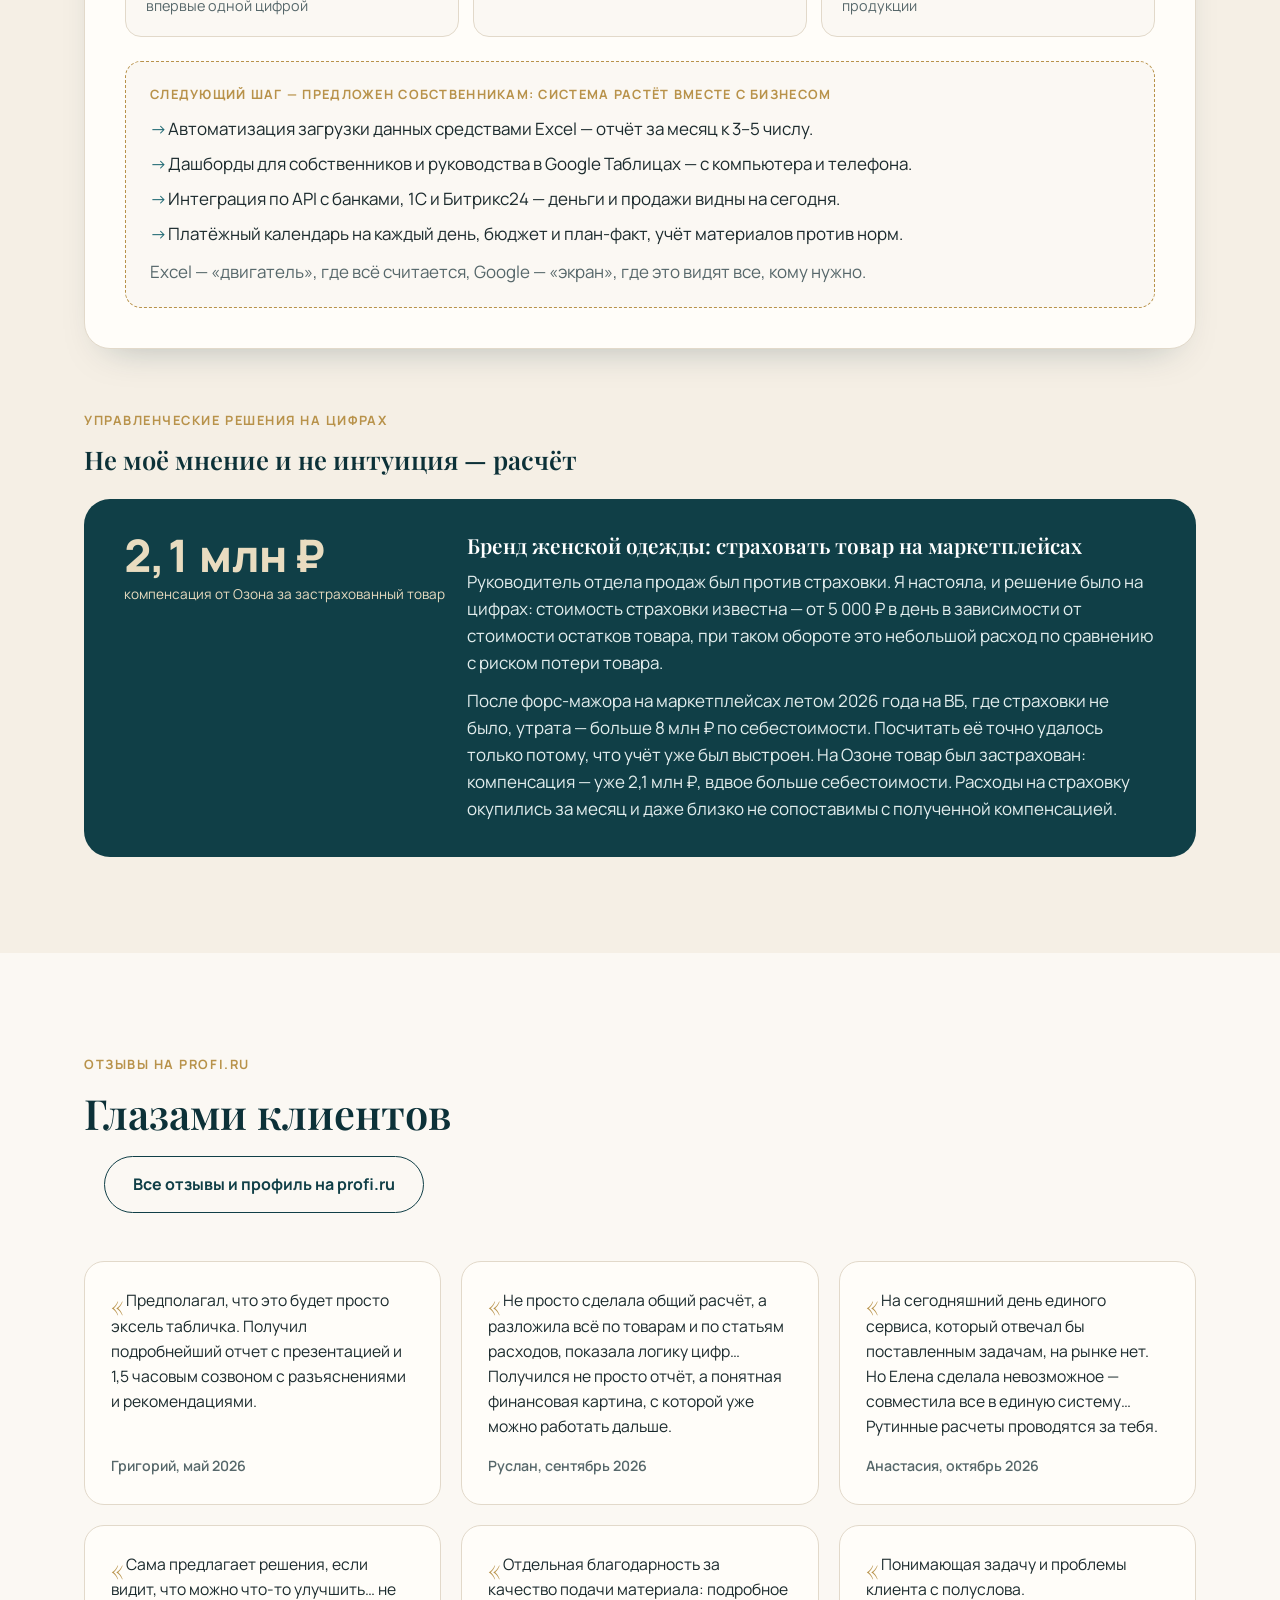
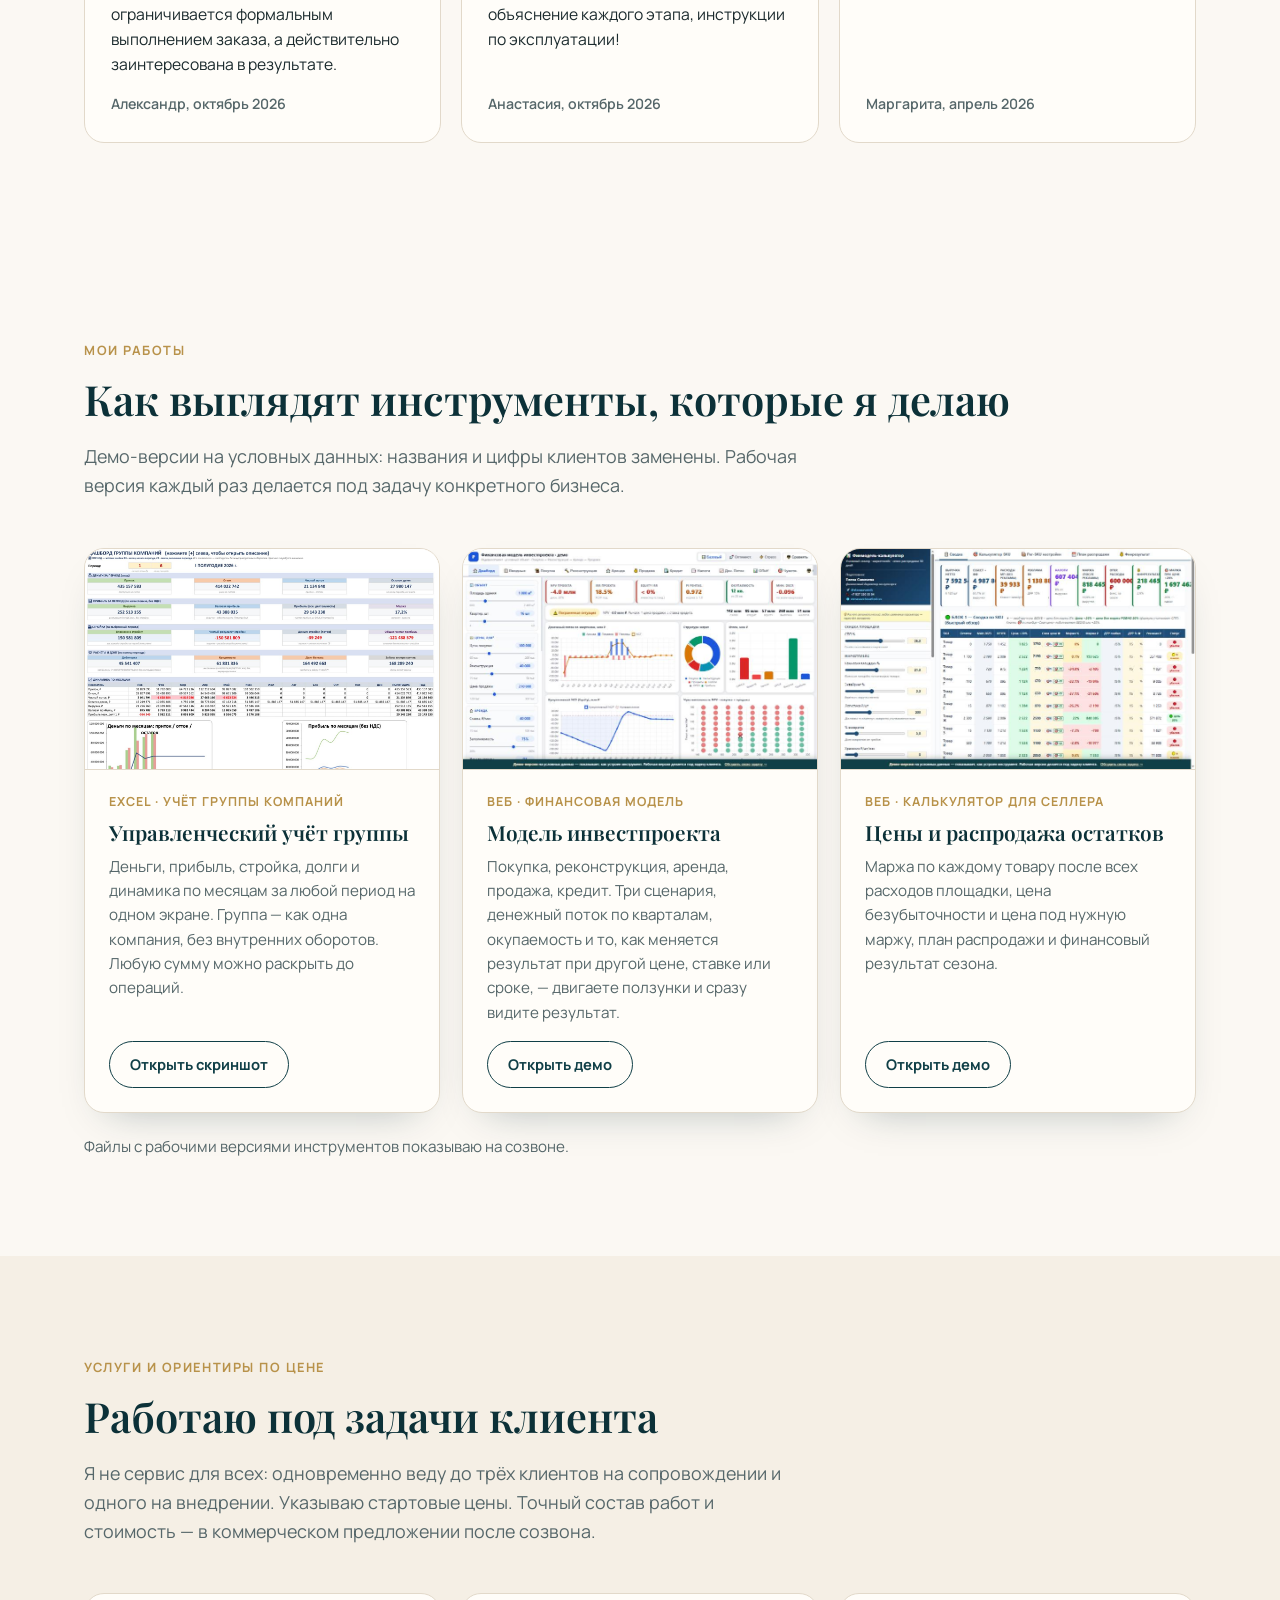
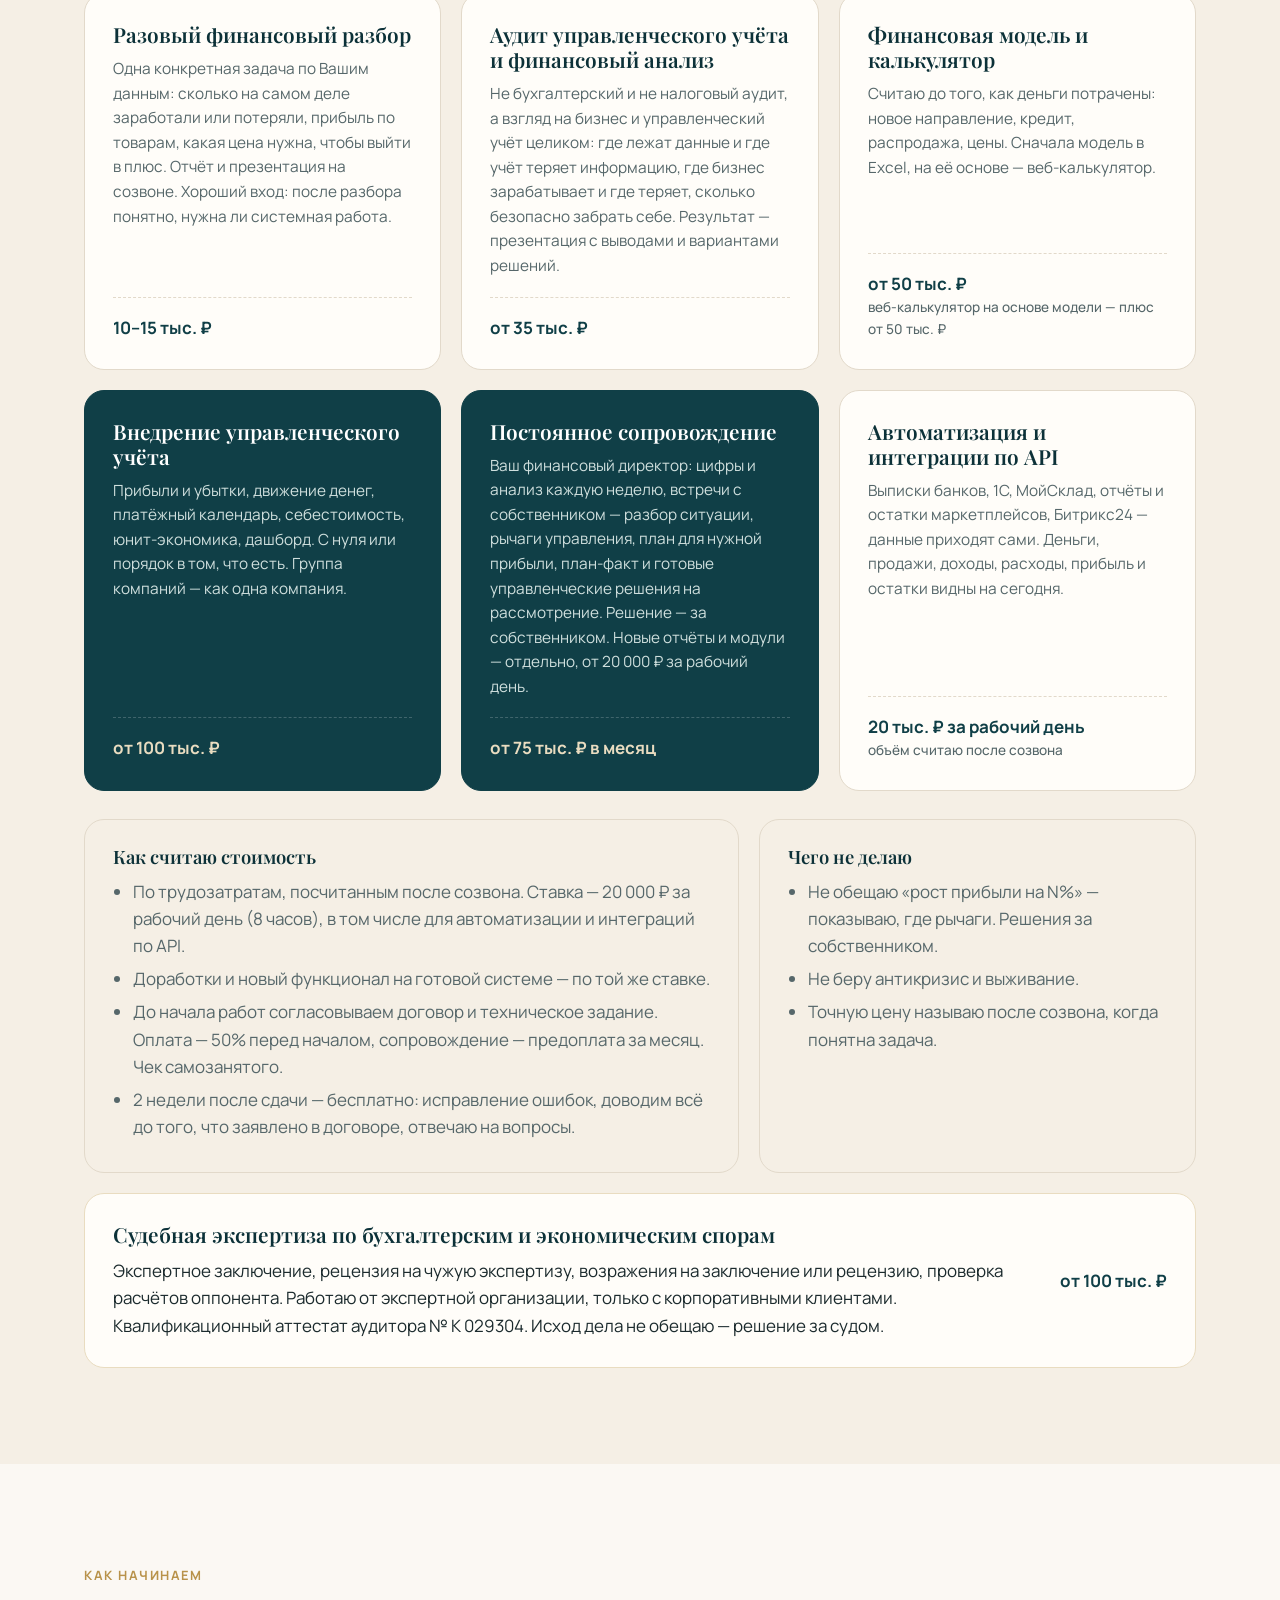
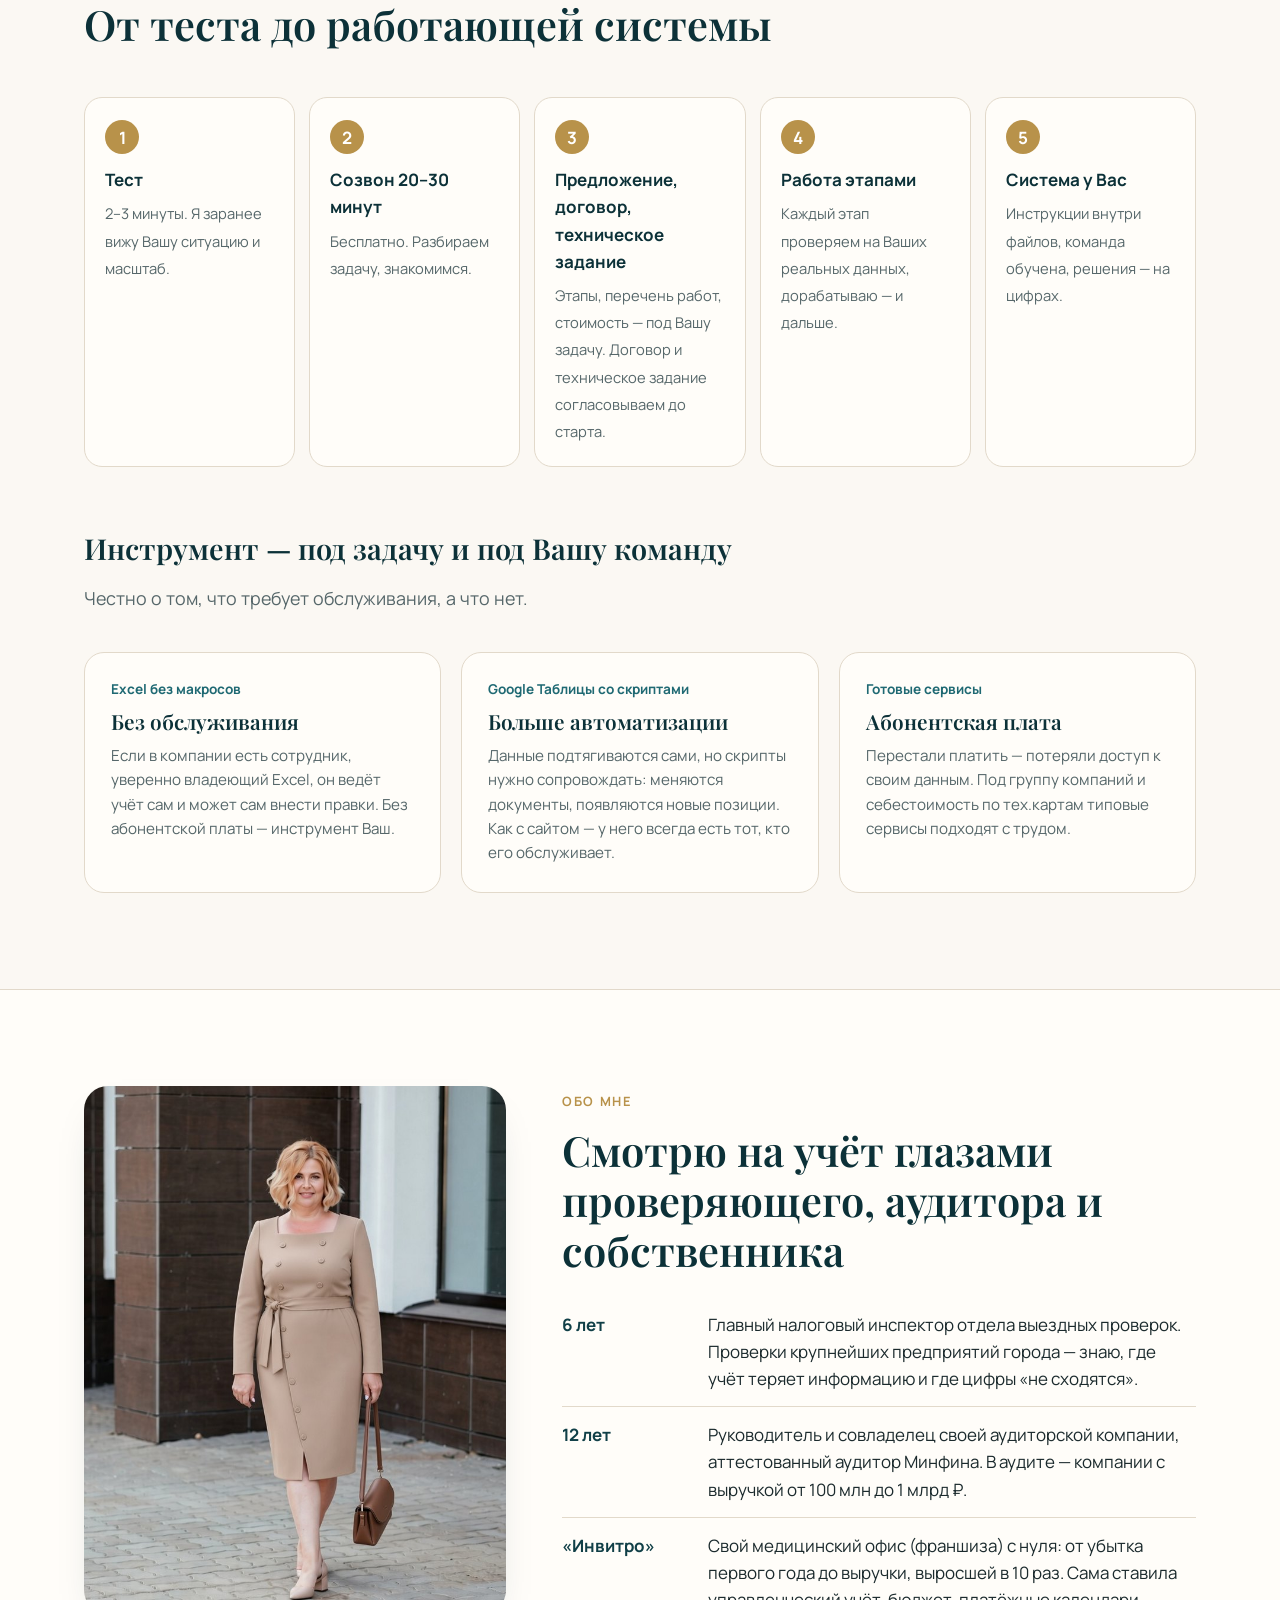
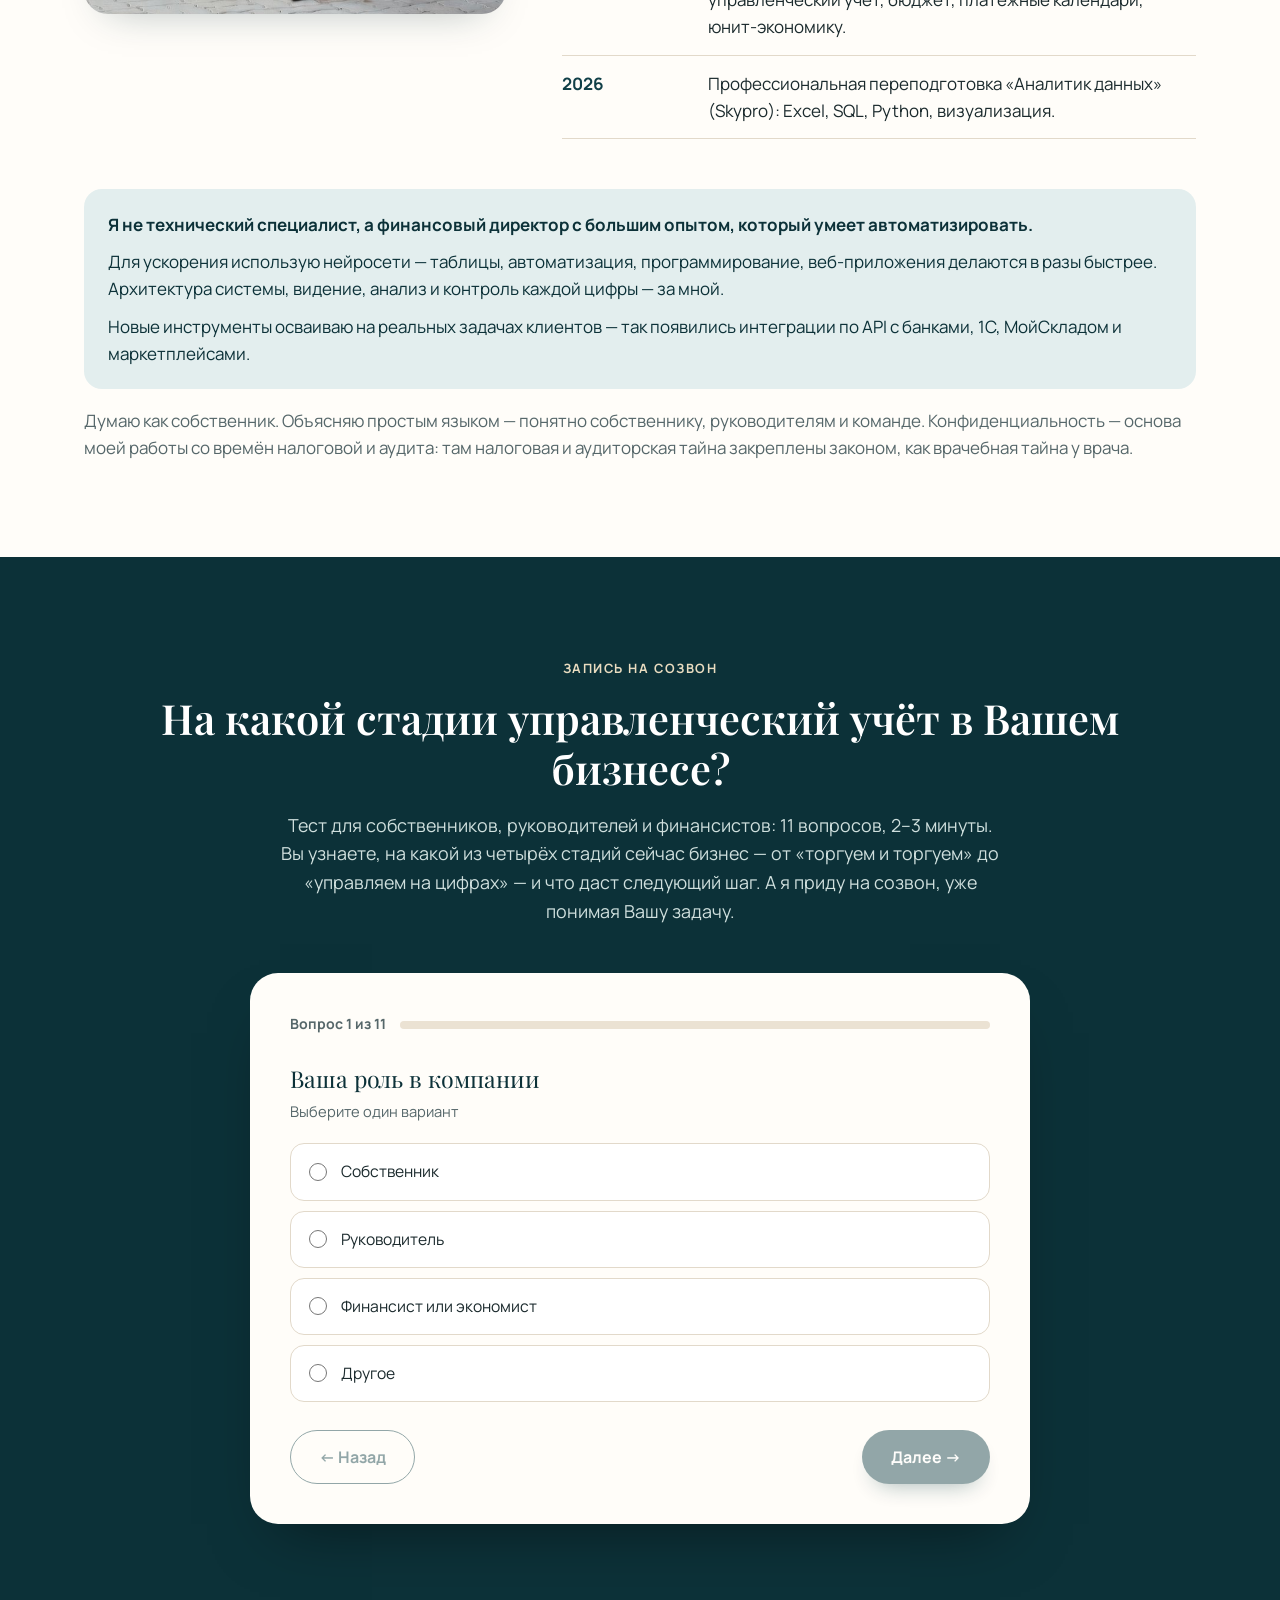
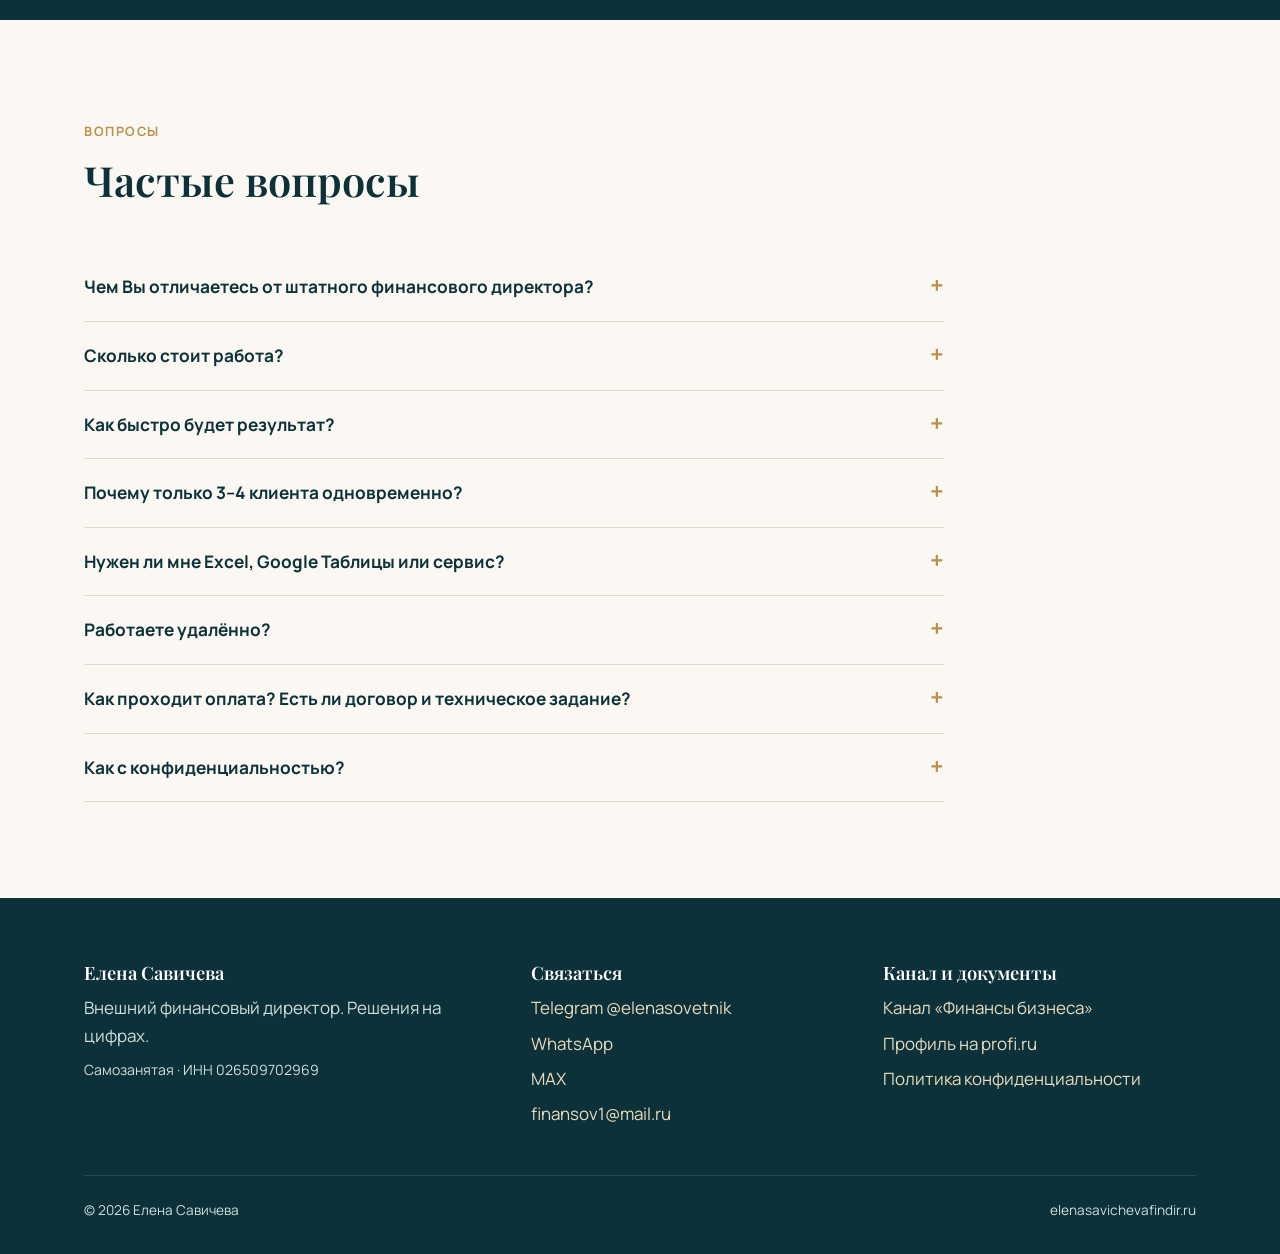
==== commit 9c7926df: "deploy: 8a7729b76058b17c520db6325d3464859867e941" ====
--- a/index.html
+++ b/index.html
@@ -643,7 +643,7 @@
       </div>
       <div class="service accent">
         <h3>Постоянное сопровождение</h3>
-        <p>Ваш финансовый директор: цифры и анализ каждую неделю, встречи с собственником — разбор ситуации, рычаги управления, план для нужной прибыли, план-факт и готовые управленческие решения на рассмотрение. Решение — за собственником. Новые отчёты и модули — отдельно, от 15 000 ₽ за рабочий день.</p>
+        <p>Ваш финансовый директор: цифры и анализ каждую неделю, встречи с собственником — разбор ситуации, рычаги управления, план для нужной прибыли, план-факт и готовые управленческие решения на рассмотрение. Решение — за собственником. Новые отчёты и модули — отдельно, от 20 000 ₽ за рабочий день.</p>
         <div class="price">от 75 тыс. ₽ в месяц</div>
       </div>
       <div class="service">
@@ -656,7 +656,7 @@
       <div class="note-box">
         <h3>Как считаю стоимость</h3>
         <ul>
-          <li>По трудозатратам, посчитанным после созвона. Ставка — 15 000 ₽ за рабочий день (8 часов), интеграции по API — 20 000 ₽.</li>
+          <li>По трудозатратам, посчитанным после созвона. Ставка — 20 000 ₽ за рабочий день (8 часов), в том числе для автоматизации и интеграций по API.</li>
           <li>Доработки и новый функционал на готовой системе — по той же ставке.</li>
           <li>До начала работ согласовываем договор и техническое задание. Оплата — 50% перед началом, сопровождение — предоплата за месяц. Чек самозанятого.</li>
           <li>2 недели после сдачи — бесплатно: исправление ошибок, доводим всё до того, что заявлено в договоре, отвечаю на вопросы.</li>
@@ -757,7 +757,7 @@
     </div>
     <div class="faq-list reveal">
       <details><summary>Чем Вы отличаетесь от штатного финансового директора?</summary><p>Вы получаете опыт налоговой, аудита и собственного бизнеса без найма в штат. Я выстраиваю систему так, чтобы она работала и без меня: инструкции внутри файлов, команда обучена. Дальше — сопровождение или самостоятельная работа, как Вам удобнее. Вы платите за нужный объём работы, а не за полный рабочий день в штате.</p></details>
-      <details><summary>Сколько стоит работа?</summary><p>Ориентиры — в разделе «Услуги». Точную стоимость считаю после созвона по трудозатратам: ставка 15 000 ₽ за рабочий день, интеграции по API — 20 000 ₽. Скидки в процентах не даю. Если берёте весь пул работ одним договором, скидка возможна — фиксированной суммой из сэкономленных часов.</p></details>
+      <details><summary>Сколько стоит работа?</summary><p>Ориентиры — в разделе «Услуги». Точную стоимость считаю после созвона по трудозатратам: ставка 20 000 ₽ за рабочий день. Скидки в процентах не даю. Если берёте весь пул работ одним договором, скидка возможна — фиксированной суммой из сэкономленных часов.</p></details>
       <details><summary>Как быстро будет результат?</summary><p>Срок зависит от задачи и от того, как быстро команда проверяет этапы на своих данных. Ориентир по календарю — в коммерческом предложении. Работаю этапами: первые выводы Вы получаете уже после аудита, на первом этапе.</p></details>
       <details><summary>Почему только 3–4 клиента одновременно?</summary><p>До трёх клиентов на сопровождении и один на внедрении. Внедрение — это глубокое погружение в бизнес: данные, процессы, команда. Поэтому проекты внедрения беру по очереди: если место занято, договоримся о дате старта. Так каждый клиент получает персональную работу, а не поток.</p></details>
       <details><summary>Нужен ли мне Excel, Google Таблицы или сервис?</summary><p>Зависит от задачи и от того, кто будет вести учёт. Excel без макросов работает без обслуживания, если в компании есть сильный сотрудник. Google Таблицы со скриптами дают больше автоматизации, но требуют сопровождения. Сервисы — это абонентская плата. Подбираем на созвоне.</p></details>
